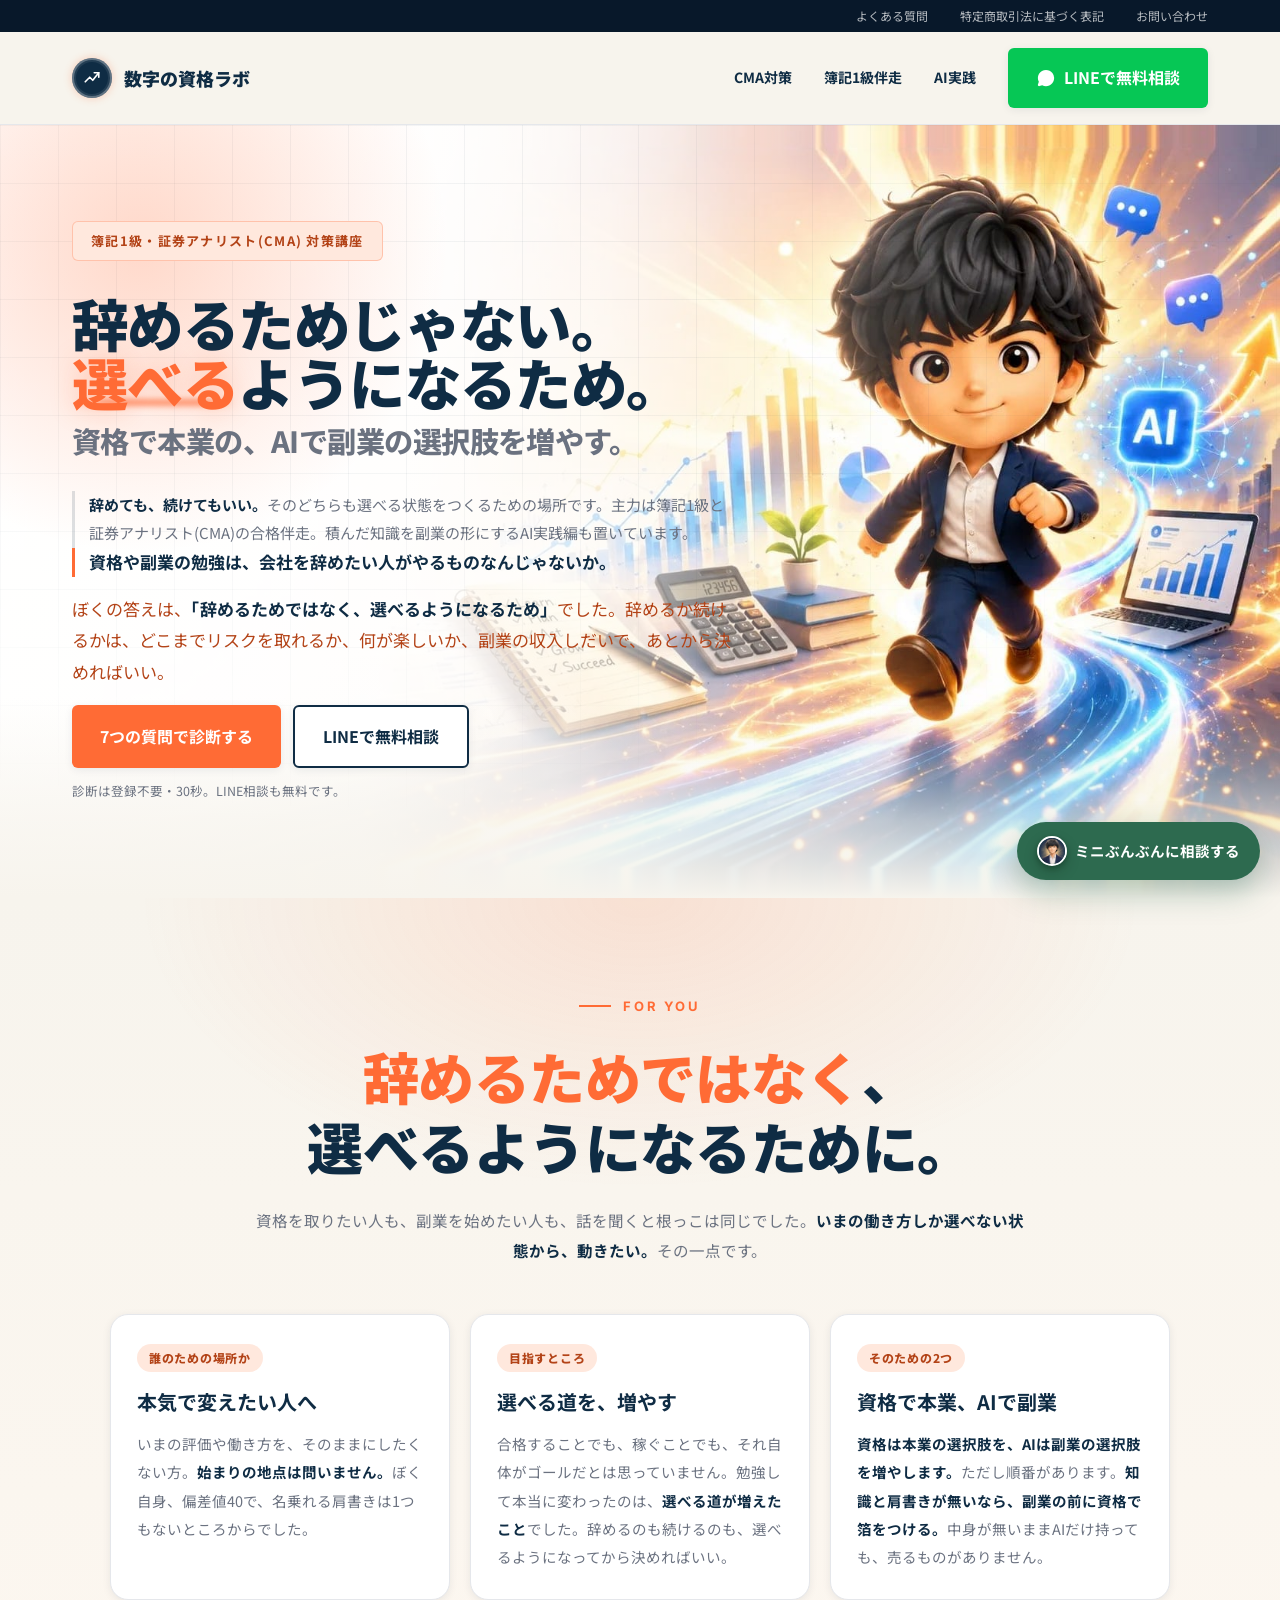
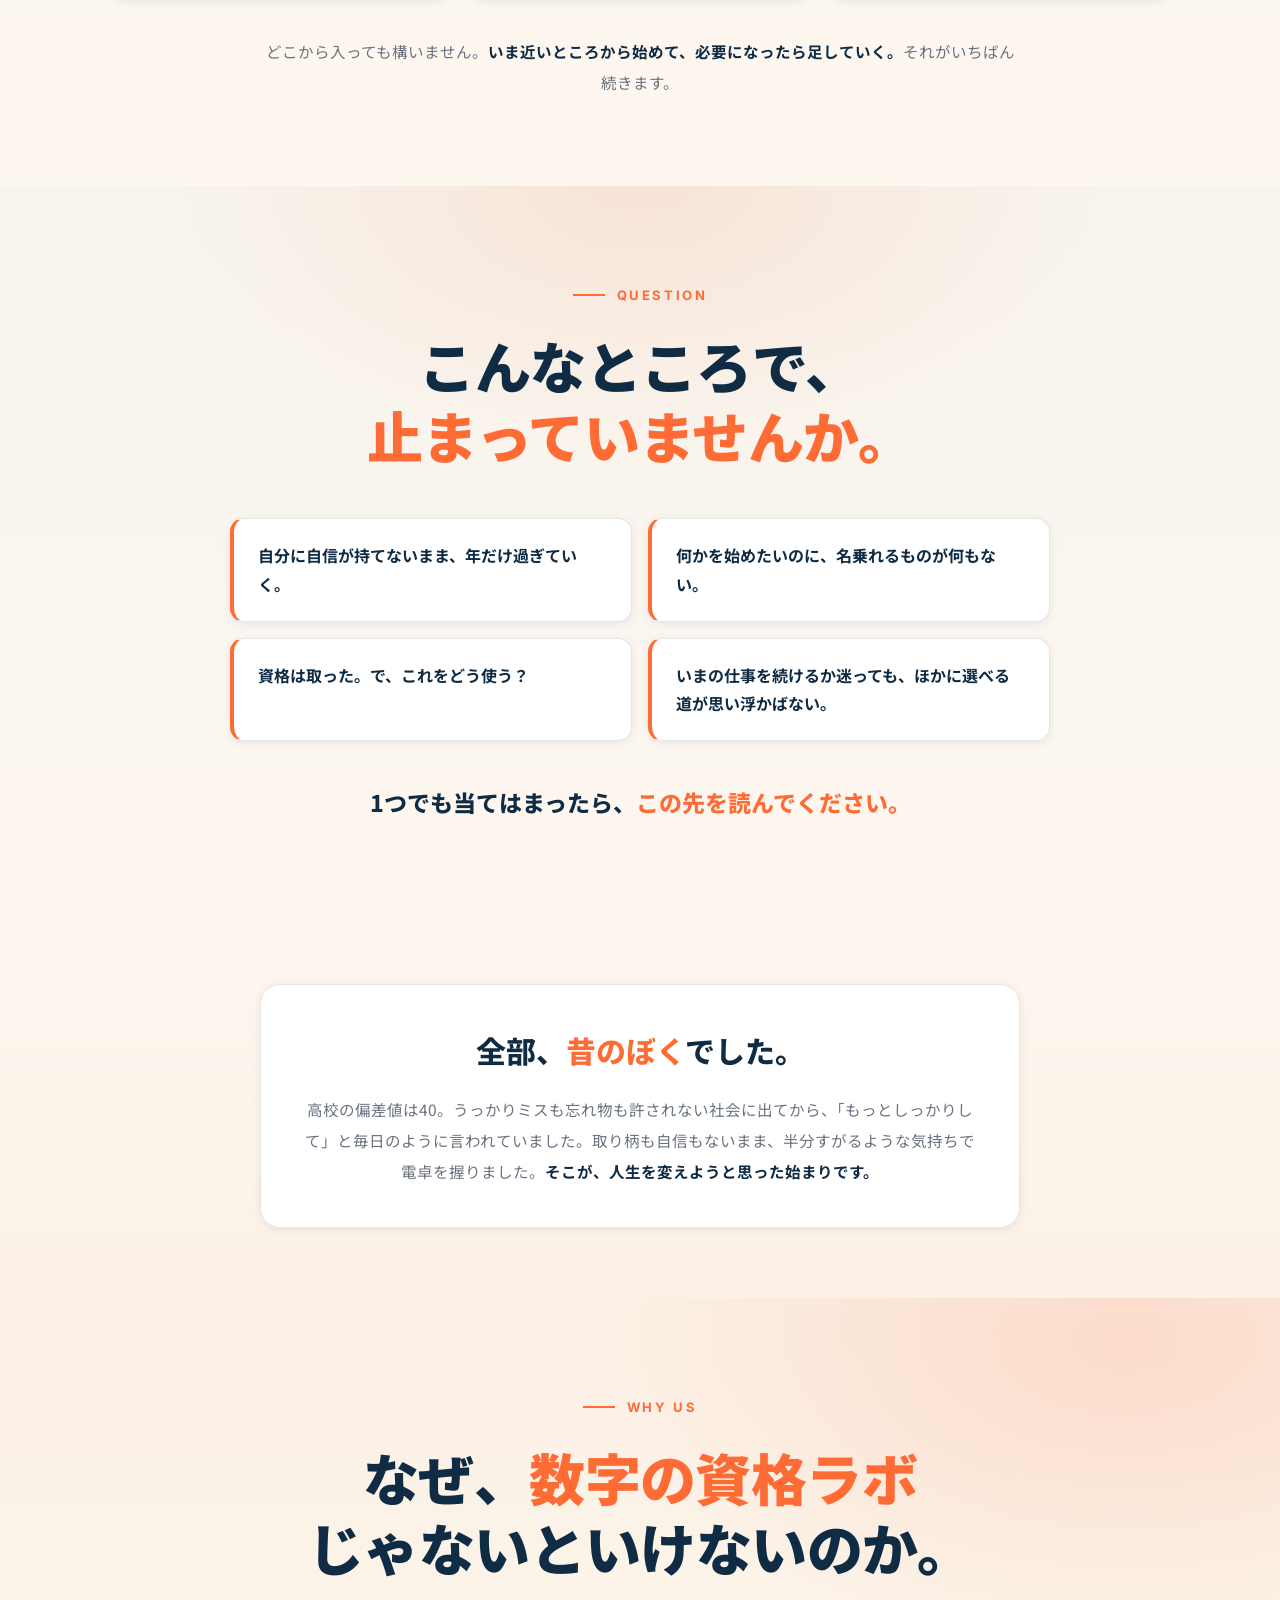
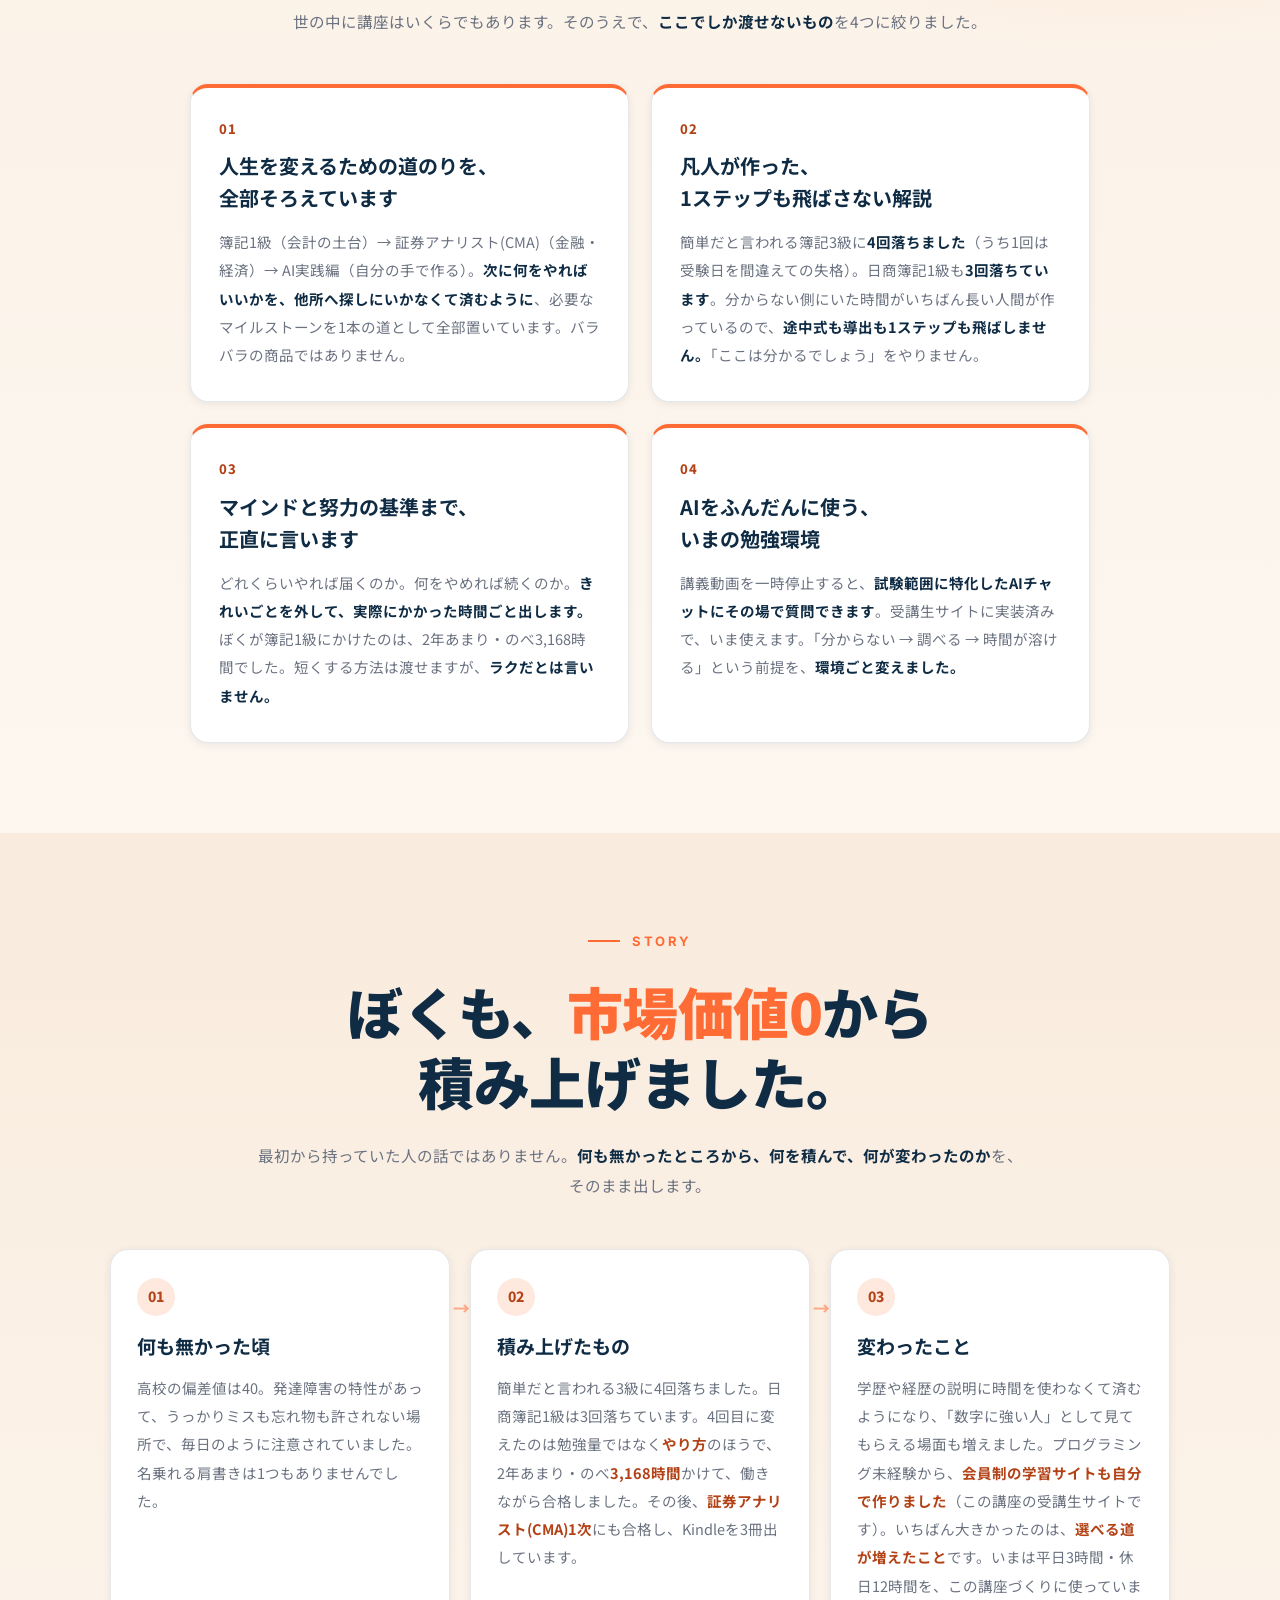
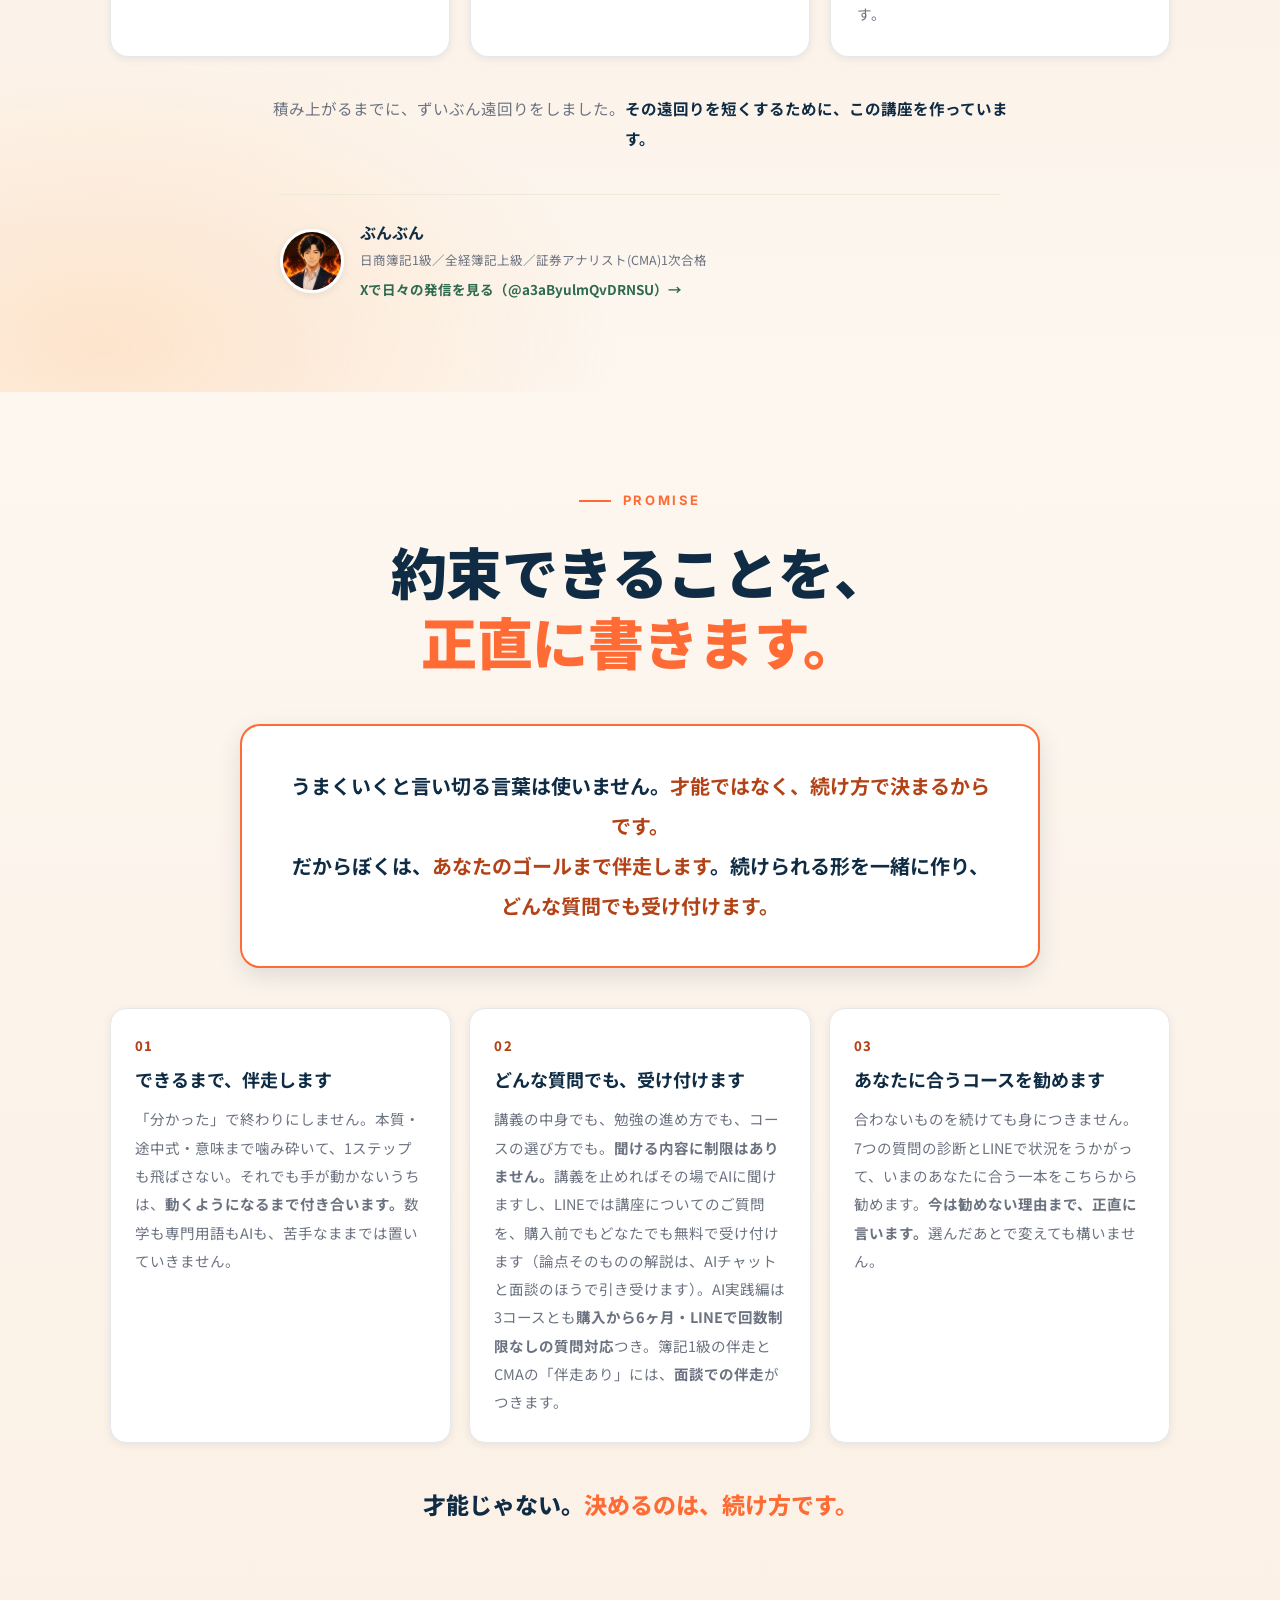
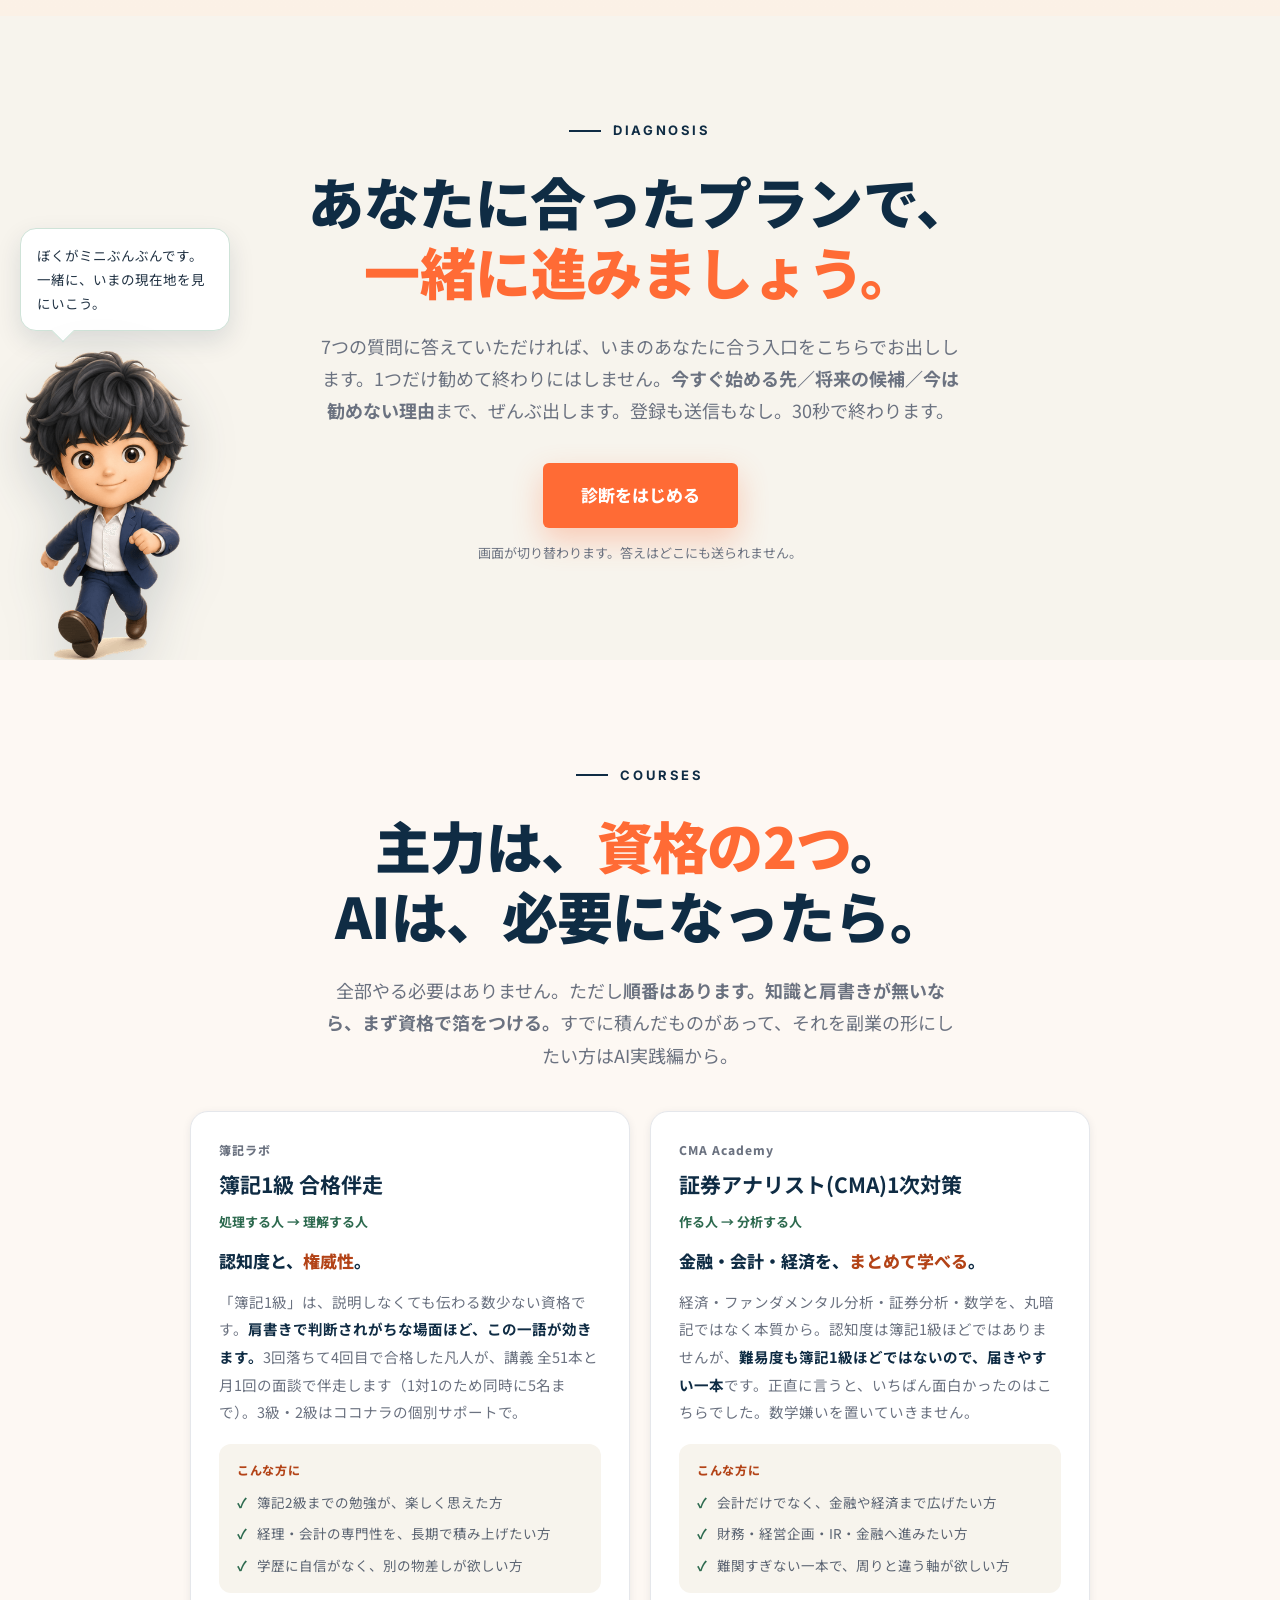
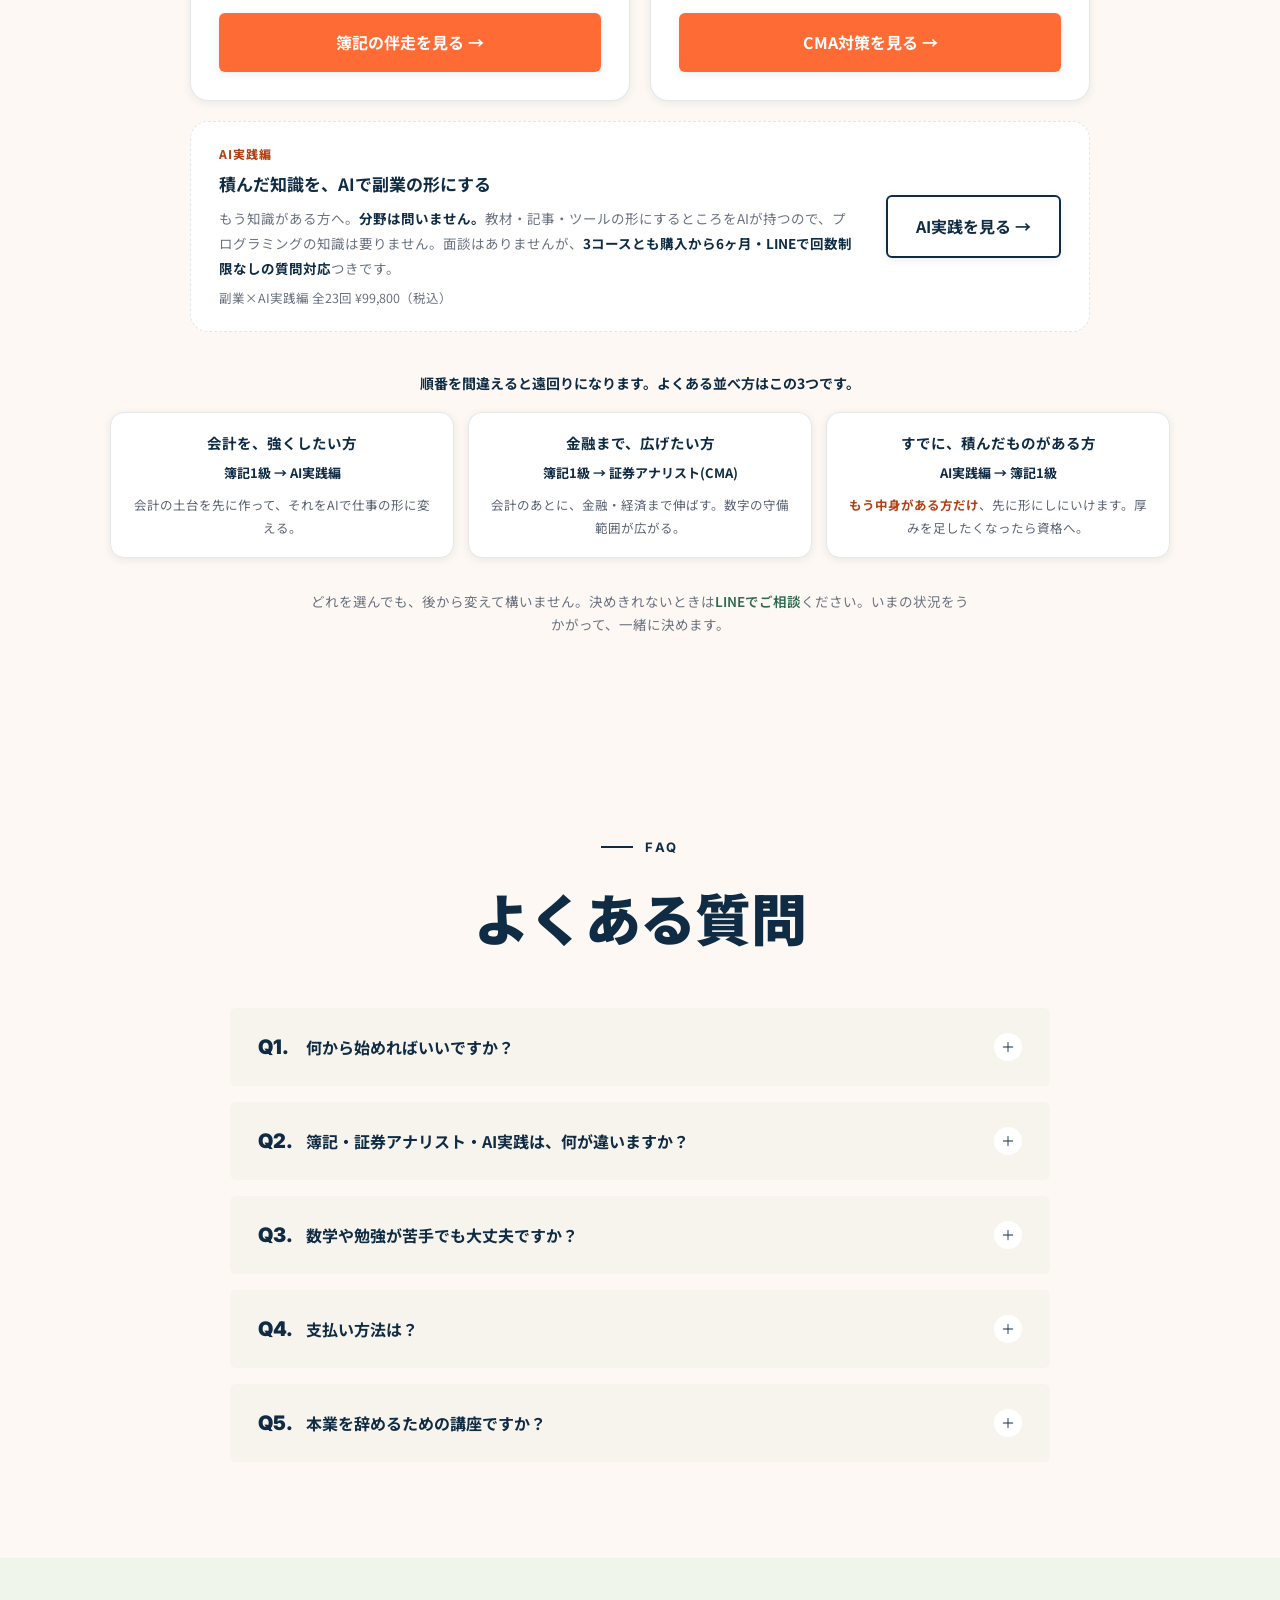
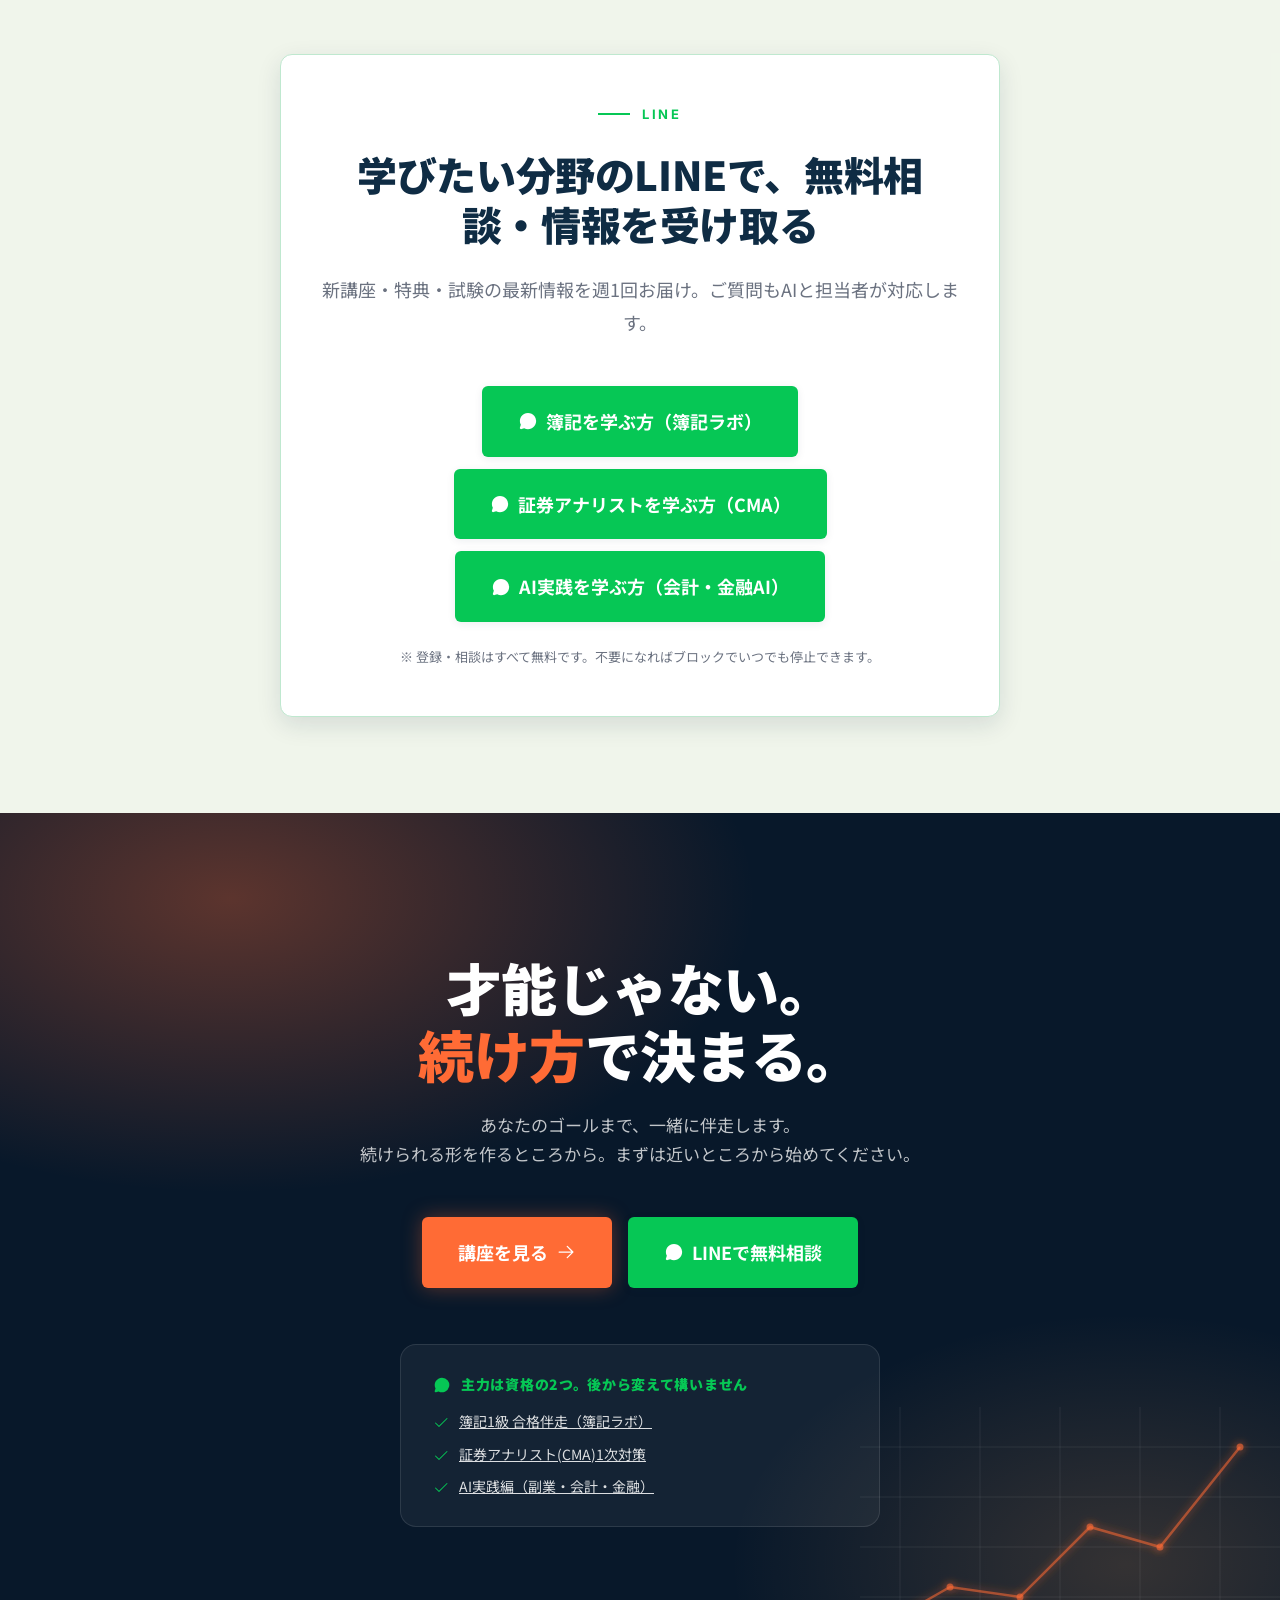
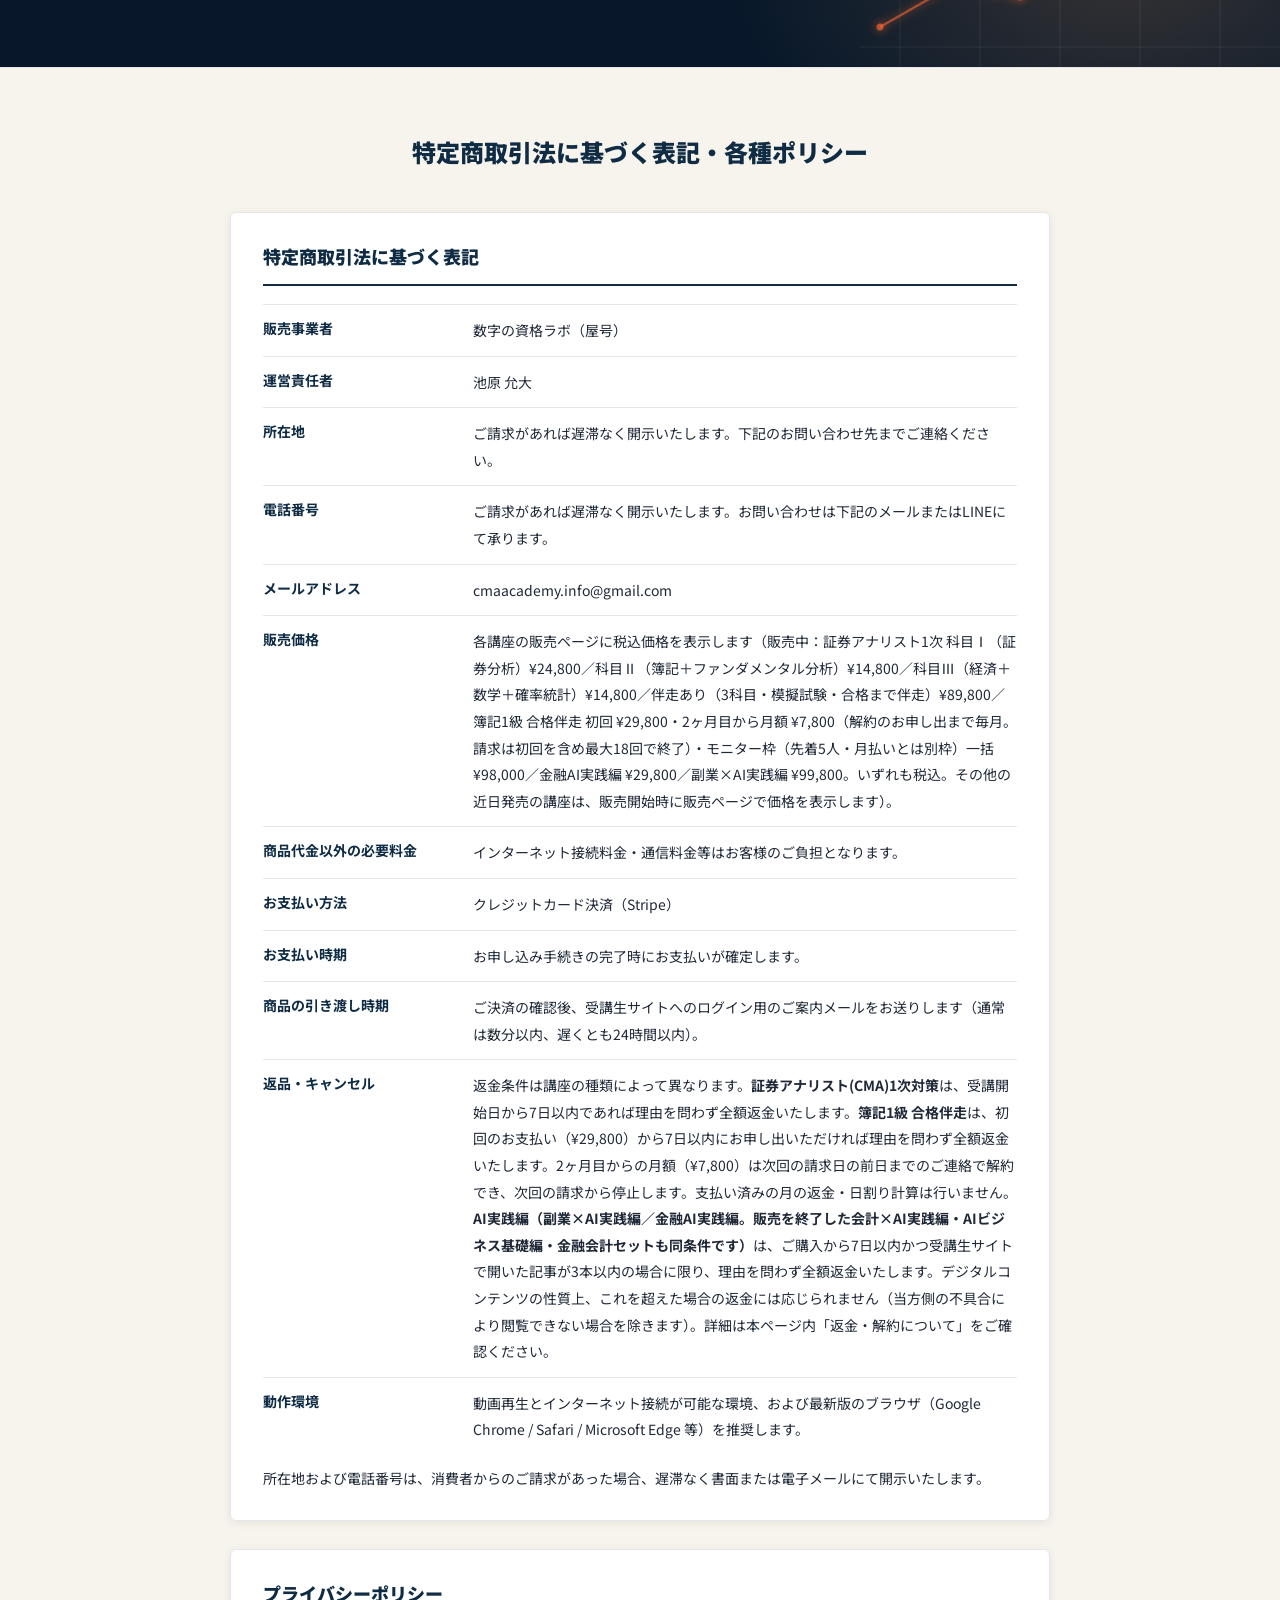
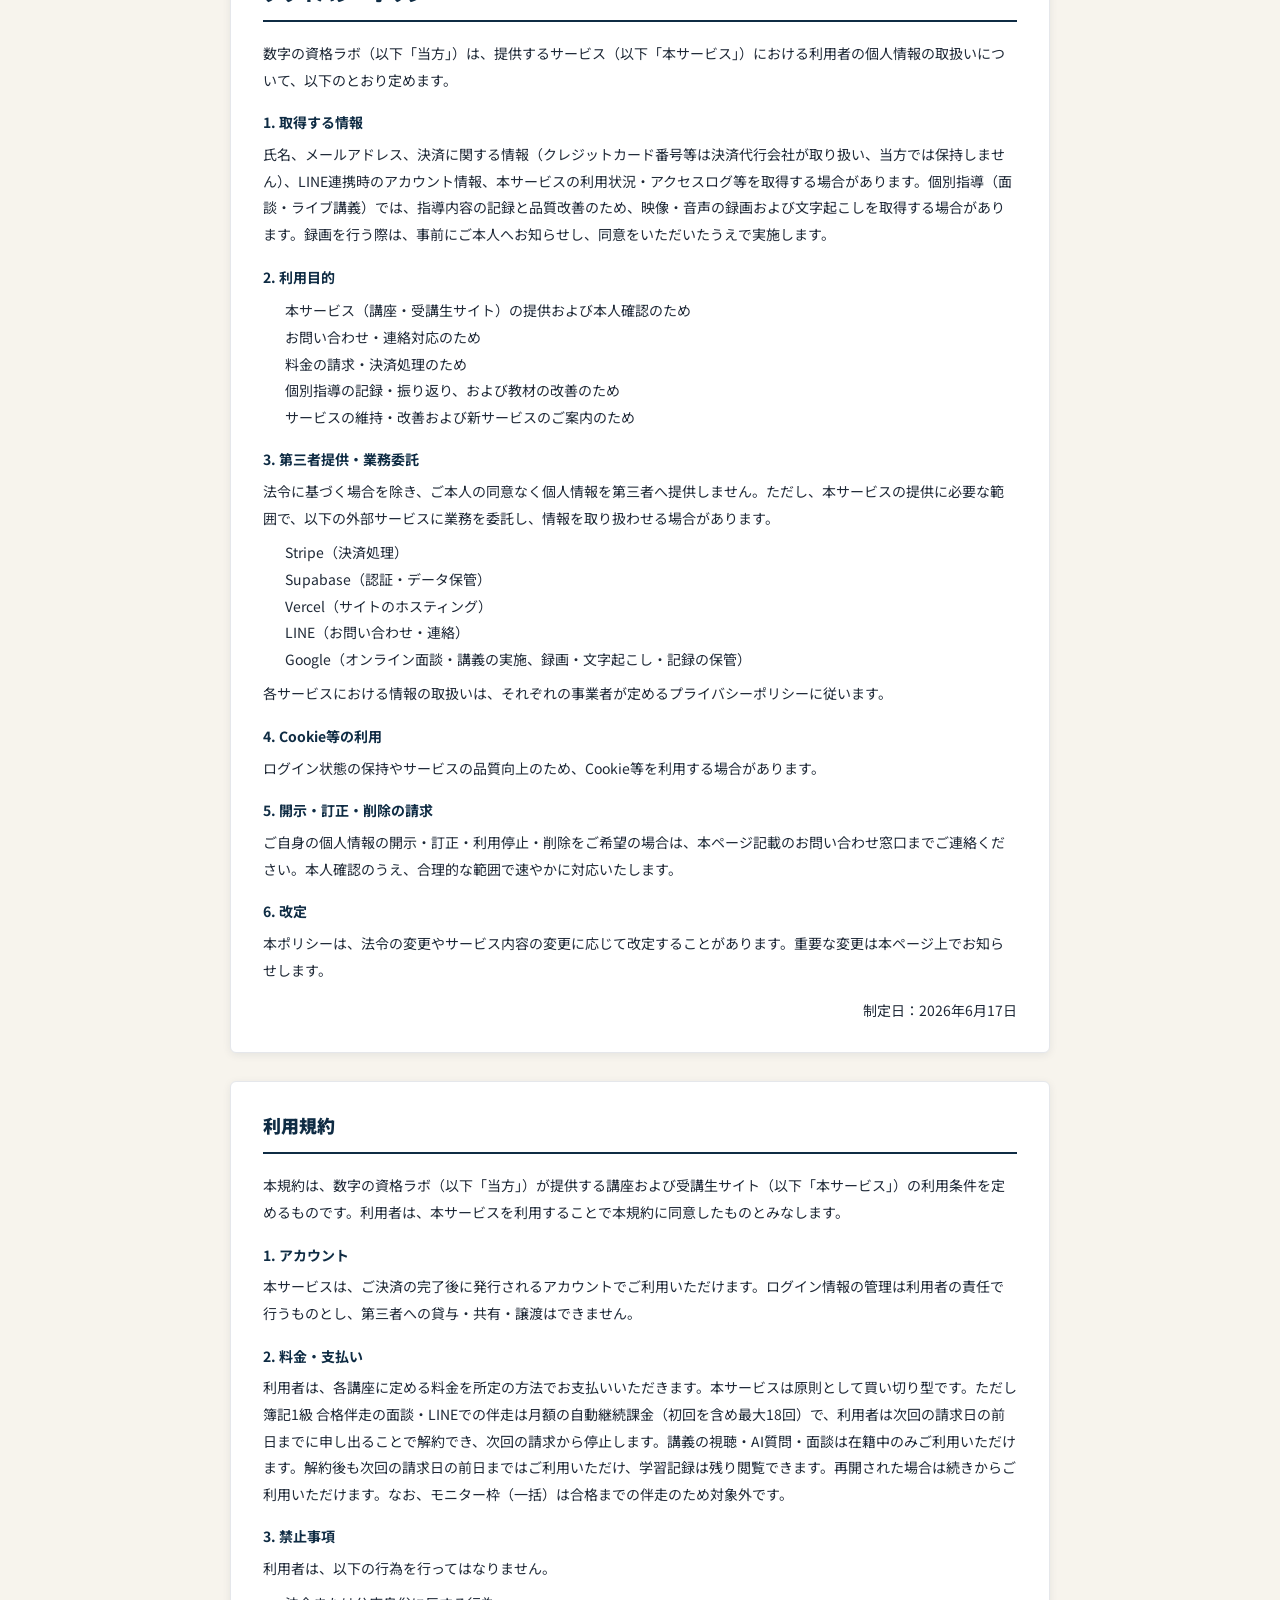
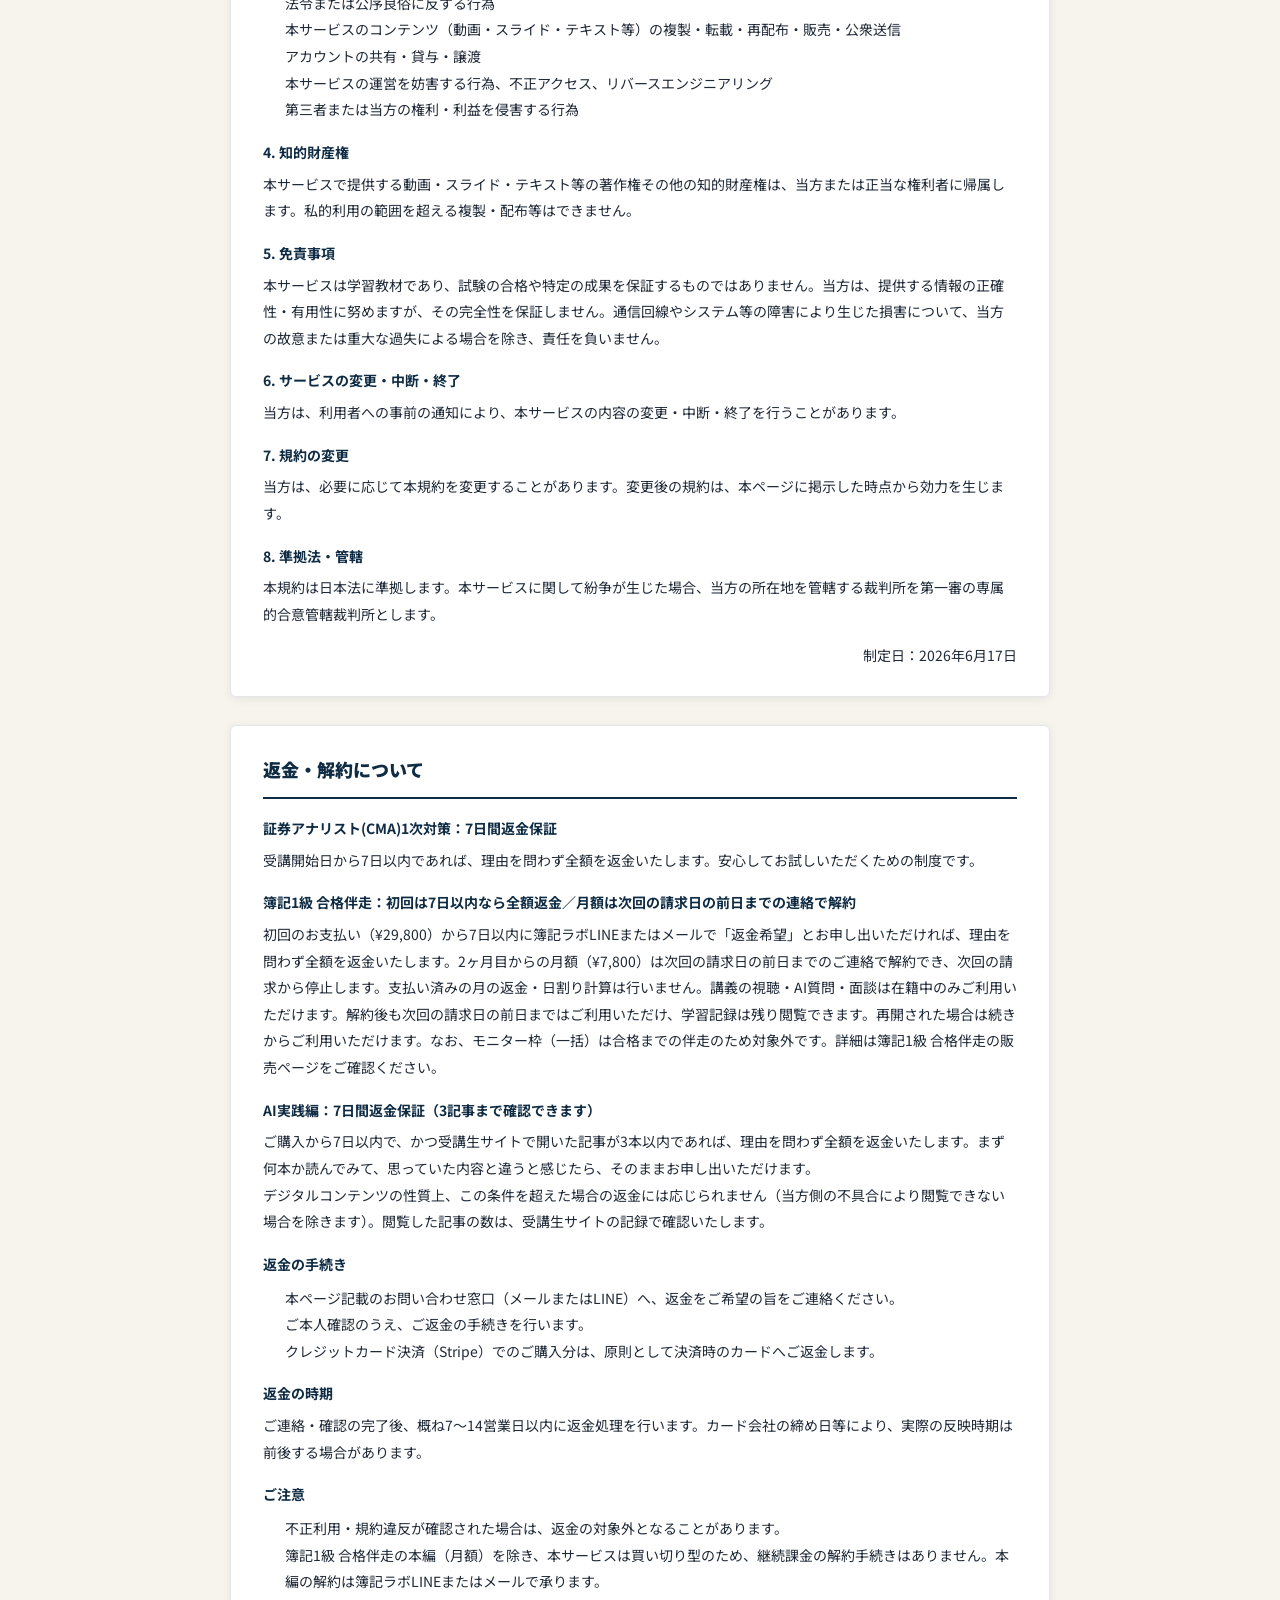
==== index.html @ 0aae83b2 "lp(cma): sell CMA level 1 per exam subject plus coaching (2026-10-18 pricing) - pricing: 科目I ¥24,800" ====
<!DOCTYPE html>
<html lang="ja">
<head>
  <!-- Google tag (gtag.js) -->
  <script async src="https://www.googletagmanager.com/gtag/js?id=G-1YC8Z04C44"></script>
  <script>
    window.dataLayer = window.dataLayer || [];
    function gtag(){dataLayer.push(arguments);}
    gtag('js', new Date());
    gtag('config', 'G-1YC8Z04C44');
  </script>
  <meta charset="UTF-8">
  <meta name="viewport" content="width=device-width, initial-scale=1.0">
  <title>選べるようになるための、資格とAI｜簿記1級・証券アナリスト対策</title>
  <meta name="description" content="辞めても、続けてもいい。選べるようになるための場所です。資格で本業の選択肢を、AIで副業の選択肢を増やす。講義を止めてその場でAIに質問できる簿記1級・証券アナリスト(CMA)対策と、積んだ知識を副業の形にするAI実践編。偏差値40から積み上げた、凡人の正直な学びを。">

  <!-- 検索・SNS最適化 -->
  <link rel="canonical" href="https://sujilab.net/">
  <meta name="robots" content="index, follow">
  <meta property="og:type" content="website">
  <meta property="og:site_name" content="数字の資格ラボ">
  <meta property="og:locale" content="ja_JP">
  <meta property="og:title" content="選べるようになるための、資格とAI｜簿記1級・証券アナリスト対策">
  <meta property="og:description" content="辞めるためじゃない。選べるようになるため。資格で本業の選択肢を、AIで副業の選択肢を増やす。講義を止めてその場でAIに質問できる簿記1級・証券アナリスト(CMA)対策と、積んだ知識を副業の形にするAI実践編。偏差値40から積み上げた、凡人の正直な学びを。">
  <meta property="og:url" content="https://sujilab.net/">
  <meta property="og:image" content="https://sujilab.net/assets/og-image-v4.jpg">
  <meta property="og:image:type" content="image/jpeg">
  <meta property="og:image:width" content="1200">
  <meta property="og:image:height" content="630">
  <meta property="og:image:alt" content="数字の資格ラボ｜簿記1級・証券アナリスト(CMA)・AI実践　資格を、使える武器に">
  <meta name="twitter:card" content="summary_large_image">
  <meta name="twitter:title" content="選べるようになるための、資格とAI｜簿記1級・証券アナリスト対策">
  <meta name="twitter:description" content="辞めるためじゃない。選べるようになるため。資格で本業の選択肢を、AIで副業の選択肢を増やす。講義を止めてその場でAIに質問できる簿記1級・証券アナリスト(CMA)対策と、積んだ知識を副業の形にするAI実践編。偏差値40から積み上げた、凡人の正直な学びを。">
  <meta name="twitter:image" content="https://sujilab.net/assets/og-image-v4.jpg">
  <meta name="twitter:image:alt" content="数字の資格ラボ｜簿記1級・証券アナリスト(CMA)・AI実践　資格を、使える武器に">
  <script type="application/ld+json">
  {
    "@context": "https://schema.org",
    "@graph": [
      {
        "@type": "Organization",
        "name": "数字の資格ラボ",
        "url": "https://sujilab.net/",
        "description": "簿記1級・証券アナリスト(CMA)の理解重視型オンライン講座と、学んだ会計・金融をAIで実務に使うAI実践編。"
      },
      {
        "@type": "Course",
        "name": "証券アナリスト(CMA)1次試験対策講座",
        "description": "経済・ファンダメンタル分析・証券分析・数学の4科目を、丸暗記ではなく本質・途中式・意味まで噛み砕いて学ぶオンライン講座。",
        "inLanguage": "ja",
        "provider": {
          "@type": "Organization",
          "name": "数字の資格ラボ",
          "url": "https://sujilab.net/"
        }
      }
    ]
  }
  </script>

  <link rel="preconnect" href="https://fonts.googleapis.com">
  <link rel="preconnect" href="https://fonts.gstatic.com" crossorigin>
  <!-- 明朝は「開講中の講座」の掲示板だけに使っていたので、掲示板の削除とあわせて Noto Serif JP も外した（2026-08-11） -->
  <link href="https://fonts.googleapis.com/css2?family=Noto+Sans+JP:wght@400;500;700;900&family=Inter:wght@400;700;900&display=swap" rel="stylesheet">
  <style>
    /* ============================================
       数字の資格ラボ LP — Design System
       Theme: ディープネイビー × ウォームオレンジ × クリームベージュ
       ============================================ */

    /* リセット */
    html { scroll-behavior: smooth; }
    *, *::before, *::after { box-sizing: border-box; margin: 0; padding: 0; }
    /* 固定ヘッダー(92px)の下に見出しが潜らないよう、ページ内リンクの飛び先すべてに逃げを入れる */
    #mission, #curriculum, #pricing, #faq,
    #shindan, #tracks,
    #legal-tokuho, #legal-privacy, #legal-terms, #legal-refund, #legal-contact { scroll-margin-top: 100px; }
    img, svg { max-width: 100%; height: auto; display: block; }
    button { font-family: inherit; cursor: pointer; border: none; background: none; }
    a { color: inherit; text-decoration: none; }
    ul, ol { list-style: none; }

    /* CSS 変数 */
    :root {
      --navy: #0F2C44;
      --navy-soft: #1A3F5F;
      --navy-deep: #08182A;
      --orange: #FF6B35;
      --orange-soft: #FFE8DD;
      --green: #06C755;
      --green-dark: #04A547;
      --cream: #F7F4ED;
      --cream-deep: #EFE9DC;
      --white: #FFFFFF;
      --text: #1F2937;
      --text-muted: #6B7280;
      --text-light: #9CA3AF;
      --border: #E5E7EB;
      --border-dark: #2A4866;
      --shadow-sm: 0 2px 8px rgba(15, 44, 68, 0.08);
      --shadow-md: 0 8px 24px rgba(15, 44, 68, 0.12);
      --shadow-lg: 0 20px 50px rgba(15, 44, 68, 0.18);

      /* スペーシング（8px基準） */
      --space-1: 8px;  --space-2: 16px; --space-3: 24px;
      --space-4: 32px; --space-5: 40px; --space-6: 48px;
      --space-7: 64px; --space-8: 80px; --space-9: 96px;

      /* 角丸 */
      --radius-sm: 6px;
      --radius-md: 10px;
      --radius-lg: 12px;

      /* カードpadding */
      --card-pad-compact: 28px 32px;
      --card-pad-roomy: 40px 36px;
      --card-pad-showcase: 48px 40px;

      /* タイポグラフィ */
      --fs-display: clamp(44px, 7vw, 88px);
      --fs-h1: clamp(32px, 5vw, 56px);
      --fs-h2: clamp(20px, 2.4vw, 24px);
      --fs-h3: 16px;

      /* 金融チャート風の背景モチーフ（navy地セクション用） */
      --chart-motif: url("data:image/svg+xml,%3Csvg xmlns='http://www.w3.org/2000/svg' viewBox='0 0 420 260'%3E%3Cdefs%3E%3Cfilter id='g' x='-60%25' y='-60%25' width='220%25' height='220%25'%3E%3CfeGaussianBlur stdDeviation='4' result='b'/%3E%3CfeMerge%3E%3CfeMergeNode in='b'/%3E%3CfeMergeNode in='SourceGraphic'/%3E%3C/feMerge%3E%3C/filter%3E%3C/defs%3E%3Cg stroke='%23ffffff' stroke-opacity='0.07'%3E%3Cline x1='0' y1='40' x2='420' y2='40'/%3E%3Cline x1='0' y1='90' x2='420' y2='90'/%3E%3Cline x1='0' y1='140' x2='420' y2='140'/%3E%3Cline x1='0' y1='190' x2='420' y2='190'/%3E%3Cline x1='0' y1='240' x2='420' y2='240'/%3E%3Cline x1='40' y1='0' x2='40' y2='260'/%3E%3Cline x1='120' y1='0' x2='120' y2='260'/%3E%3Cline x1='200' y1='0' x2='200' y2='260'/%3E%3Cline x1='280' y1='0' x2='280' y2='260'/%3E%3Cline x1='360' y1='0' x2='360' y2='260'/%3E%3C/g%3E%3Cpolyline points='20,220 90,180 160,190 230,120 300,140 380,40' fill='none' stroke='%23FF6B35' stroke-opacity='0.55' stroke-width='2.5' filter='url(%23g)'/%3E%3Cg fill='%23FF6B35' fill-opacity='0.6' filter='url(%23g)'%3E%3Ccircle cx='20' cy='220' r='3.5'/%3E%3Ccircle cx='90' cy='180' r='3.5'/%3E%3Ccircle cx='160' cy='190' r='3.5'/%3E%3Ccircle cx='230' cy='120' r='3.5'/%3E%3Ccircle cx='300' cy='140' r='3.5'/%3E%3Ccircle cx='380' cy='40' r='3.5'/%3E%3C/g%3E%3C/svg%3E");
    }

    /* ベース */
    body {
      font-family: 'Noto Sans JP', sans-serif;
      font-weight: 400;
      color: var(--text);
      background: var(--white);
      line-height: 1.7;
      -webkit-font-smoothing: antialiased;
      overflow-x: hidden;
    }

    /* タイポグラフィ */
    .num {
      font-family: 'Inter', sans-serif;
      font-weight: 900;
      letter-spacing: -0.01em;
    }
    .eyebrow {
      display: inline-flex;
      align-items: center;
      gap: 12px;
      font-family: 'Inter', sans-serif;
      font-size: 13px;
      font-weight: 700;
      letter-spacing: 0.2em;
      color: var(--navy);
      text-transform: uppercase;
      margin-bottom: 24px;
    }
    .eyebrow::before {
      content: '';
      width: 32px;
      height: 2px;
      background: var(--navy);
    }
    .section-title {
      font-size: var(--fs-h1);
      font-weight: 900;
      line-height: 1.25;
      letter-spacing: -0.01em;
      margin-bottom: 24px;
      color: var(--navy);
    }
    .section-subtitle {
      font-size: clamp(16px, 1.5vw, 18px);
      color: var(--text-muted);
      max-width: 640px;
      line-height: 1.8;
    }
    .underline-mark {
      background: linear-gradient(transparent 60%, var(--orange-soft) 60%);
      padding: 0 4px;
      color: var(--orange);
    }

    /* コンテナ */
    .container {
      max-width: 1200px;
      margin: 0 auto;
      padding: 0 32px;
    }
    section {
      padding: clamp(64px, 8vw, 96px) 0;
      position: relative;
    }

    /* ボタン */
    .btn {
      display: inline-flex;
      align-items: center;
      justify-content: center;
      gap: 8px;
      padding: 16px 28px;
      border-radius: var(--radius-sm);
      font-weight: 700;
      font-size: 16px;
      transition: transform 0.15s ease, box-shadow 0.15s ease, background 0.15s ease;
      white-space: nowrap;
      min-height: 56px;
      box-shadow: var(--shadow-sm);
    }
    .btn svg { width: 20px; height: 20px; }
    .btn:hover { transform: translateY(-2px); box-shadow: var(--shadow-md); }
    .btn-line {
      background: var(--green);
      color: var(--white);
    }
    .btn-line:hover { background: var(--green-dark); }
    .btn-outline {
      background: var(--white);
      color: var(--navy);
      border: 2px solid var(--navy);
    }
    .btn-outline:hover { background: var(--navy); color: var(--white); }
    .btn-orange {
      background: var(--orange);
      color: var(--white);
    }
    .btn-orange:hover { background: #E55A2B; }
    .btn-large {
      padding: 20px 36px;
      font-size: 18px;
      min-height: 64px;
    }

    /* ============================================
       ユーティリティバー
       ============================================ */
    .utility-bar {
      background: var(--navy-deep);
      padding: 6px 0;
    }
    .utility-bar .container {
      display: flex;
      justify-content: flex-end;
      gap: var(--space-4);
    }
    .utility-bar a {
      font-size: 12px;
      color: rgba(255,255,255,0.7);
      white-space: nowrap;
    }
    .utility-bar a:hover {
      color: var(--white);
      text-decoration: underline;
    }

    /* ============================================
       ヘッダー
       ============================================ */
    .site-header {
      position: sticky;
      top: 0;
      left: 0;
      width: 100%;
      padding: 16px 0;
      z-index: 10;
      background: var(--cream);
      border-bottom: 1px solid var(--border);
    }
    .site-header .container {
      display: flex;
      align-items: center;
      justify-content: space-between;
    }
    .header-right {
      display: flex;
      align-items: center;
      gap: var(--space-4);
    }
    .site-nav {
      display: flex;
      gap: var(--space-4);
    }
    .site-nav a {
      font-size: 14px;
      font-weight: 700;
      color: var(--navy);
      white-space: nowrap;
    }
    .site-nav a:hover {
      color: var(--navy-soft);
      text-decoration: underline;
    }
    .logo {
      display: flex;
      align-items: center;
      gap: 12px;
      font-weight: 900;
      font-size: 18px;
      color: var(--navy);
    }
    .logo-mark {
      width: 40px;
      height: 40px;
      border-radius: 50%;
      background: var(--navy);
      color: var(--white);
      display: flex;
      align-items: center;
      justify-content: center;
      box-shadow: inset 0 0 0 2px rgba(255,255,255,0.28), inset 0 0 0 4px rgba(255,255,255,0.08), 0 0 8px rgba(255,107,53,0.3);
      flex-shrink: 0;
    }
    .logo-mark svg { width: 18px; height: 18px; }
    .header-cta {
      display: flex;
      gap: 12px;
    }

    /* ============================================
       Section 1: HERO
       ============================================ */
    .hero {
      padding: clamp(48px, 6vw, 80px) 0;
      background: var(--white);
      position: relative;
      overflow: hidden;
      min-height: 100vh;
      display: flex;
      align-items: center;
    }
    .hero .container {
      position: relative;
      z-index: 2;
    }
    .hero-grid {
      display: grid;
      grid-template-columns: 1.2fr 1fr;
      gap: 60px;
      align-items: center;
    }
    .hero-eyebrow {
      display: inline-block;
      padding: 8px 18px;
      background: var(--cream-deep);
      color: var(--navy);
      font-weight: 700;
      font-size: 13px;
      letter-spacing: 0.1em;
      border-radius: var(--radius-sm);
      margin-bottom: 32px;
      animation: hero-fade 0.8s ease-out both;
    }
    .hero-title {
      font-size: var(--fs-display);
      font-weight: 900;
      line-height: 1.05;
      letter-spacing: -0.01em;
      color: var(--navy);
      margin-bottom: 32px;
      animation: hero-fade 0.8s ease-out 0.1s both;
    }
    .hero-title .em {
      position: relative;
      display: inline-block;
      color: var(--orange);
    }
    .hero-title .em::after {
      content: '';
      position: absolute;
      left: 0;
      bottom: 8px;
      width: 100%;
      height: 14px;
      background: var(--orange-soft);
      z-index: -1;
    }
    .hero-sub {
      font-size: clamp(16px, 1.5vw, 19px);
      color: var(--text-muted);
      line-height: 1.8;
      margin-bottom: 48px;
      max-width: 520px;
      animation: hero-fade 0.8s ease-out 0.2s both;
    }
    .hero-ctas {
      display: flex;
      flex-wrap: wrap;
      gap: 12px;
      animation: hero-fade 0.8s ease-out 0.4s both;
    }
    .hero-visual {
      position: relative;
      animation: hero-fade 1s ease-out 0.3s both;
    }
    .hero-image-wrap {
      position: relative;
      border-radius: var(--radius-lg);
      overflow: hidden;
      box-shadow: var(--shadow-lg);
      aspect-ratio: 4 / 5;
      background: var(--navy);
    }
    .hero-image-wrap::after {
      content: '';
      position: absolute;
      inset: 0;
      background: linear-gradient(180deg, rgba(15,44,68,0) 55%, rgba(15,44,68,0.55) 100%);
      pointer-events: none;
    }
    .hero-image-wrap img {
      width: 100%;
      height: 100%;
      display: block;
      object-fit: cover;
      object-position: 38% 42%;
    }
    .hero-image-wrap svg {
      width: 100%;
      height: 100%;
      display: block;
    }
    .hero-badge {
      position: absolute;
      top: -20px;
      right: -20px;
      max-width: 200px;
      padding: 14px 18px;
      background: var(--white);
      color: var(--navy);
      border: 2px solid var(--navy);
      border-radius: var(--radius-md);
      display: flex;
      align-items: center;
      gap: 12px;
      font-weight: 900;
      font-size: 14px;
      text-align: left;
      box-shadow: var(--shadow-md);
      transform: rotate(-4deg);
      z-index: 3;
      line-height: 1.3;
    }
    .hero-badge-icon {
      width: 38px;
      height: 38px;
      border-radius: 50%;
      background: rgba(15,44,68,0.08);
      color: var(--navy);
      display: flex;
      align-items: center;
      justify-content: center;
      flex-shrink: 0;
    }
    .hero-badge-icon svg { width: 20px; height: 20px; }
    .hero-badge-text {
      display: flex;
      flex-direction: column;
    }
    .hero-badge-small {
      font-size: 11px;
      font-weight: 500;
      letter-spacing: 0.1em;
    }
    .hero-badge-em {
      font-size: 17px;
      color: var(--navy);
    }
    .hero-floating-card {
      position: absolute;
      bottom: -30px;
      left: -30px;
      background: var(--white);
      padding: 20px 24px;
      border-radius: var(--radius-md);
      box-shadow: var(--shadow-md);
      display: flex;
      align-items: center;
      gap: 14px;
      z-index: 3;
      max-width: 280px;
    }
    .hero-floating-card-icon {
      width: 44px;
      height: 44px;
      border-radius: 50%;
      background: rgba(15,44,68,0.08);
      color: var(--navy);
      display: flex;
      align-items: center;
      justify-content: center;
      flex-shrink: 0;
    }
    .hero-floating-card-icon svg { width: 22px; height: 22px; }
    .hero-floating-card-text {
      font-size: 13px;
      line-height: 1.4;
      color: var(--text);
    }
    .hero-floating-card-text strong {
      display: block;
      font-weight: 900;
      color: var(--navy);
      margin-bottom: 2px;
    }

    @keyframes hero-fade {
      from { opacity: 0; transform: translateY(20px); }
      to { opacity: 1; transform: translateY(0); }
    }

    /* ============================================
       Section 2: PROBLEM
       ============================================ */
    .problem {
      background: var(--cream);
      position: relative;
    }
    .problem::before {
      content: '?';
      position: absolute;
      top: 40px;
      right: 5%;
      font-family: 'Inter', sans-serif;
      font-size: clamp(160px, 20vw, 320px);
      font-weight: 900;
      color: var(--cream-deep);
      line-height: 1;
      pointer-events: none;
      user-select: none;
    }
    .problem .container { position: relative; z-index: 2; }
    .problem-header {
      text-align: center;
      margin-bottom: 60px;
    }
    .problem-header .eyebrow { justify-content: center; }
    .problem-list {
      max-width: 800px;
      margin: 0 auto 48px;
      background: var(--white);
      border: 1px solid var(--border);
      border-radius: var(--radius-md);
      overflow: hidden;
    }
    .problem-card {
      padding: var(--card-pad-compact);
      display: flex;
      align-items: flex-start;
      gap: 18px;
      border-bottom: 1px solid var(--border);
      transition: background 0.2s ease;
      border-left: 4px solid var(--navy);
    }
    .problem-card:last-child { border-bottom: none; }
    .problem-card:hover {
      background: var(--cream);
    }
    .problem-icon {
      width: 36px;
      height: 36px;
      border-radius: 50%;
      background: rgba(15,44,68,0.08);
      color: var(--navy);
      display: flex;
      align-items: center;
      justify-content: center;
      flex-shrink: 0;
    }
    .problem-icon svg { width: 18px; height: 18px; }
    .problem-text {
      font-size: 16px;
      font-weight: 500;
      color: var(--text);
      line-height: 1.6;
    }
    .problem-bridge {
      text-align: center;
      max-width: 720px;
      margin: 0 auto;
      padding: 32px;
      background: var(--white);
      border-radius: var(--radius-md);
      border: 2px dashed var(--navy);
      font-size: clamp(18px, 2vw, 22px);
      font-weight: 700;
      color: var(--navy);
      line-height: 1.6;
    }
    .problem-bridge .em {
      color: var(--orange);
    }

    /* ============================================
       Section 3: MISSION
       ============================================ */
    .mission {
      background: var(--white);
      text-align: center;
    }
    .mission-title {
      font-size: var(--fs-h1);
      font-weight: 900;
      line-height: 1.25;
      letter-spacing: -0.01em;
      color: var(--navy);
      margin-bottom: 32px;
      max-width: 920px;
      margin-left: auto;
      margin-right: auto;
    }
    .mission-title .em {
      color: var(--orange);
      position: relative;
    }
    .mission-lead {
      font-size: 18px;
      color: var(--text-muted);
      margin-bottom: 80px;
      max-width: 640px;
      margin-left: auto;
      margin-right: auto;
    }
    .mission-steps {
      max-width: 820px;
      margin: 0 auto;
      text-align: left;
      background: var(--white);
      border: 1px solid var(--border);
      border-radius: var(--radius-md);
      overflow: hidden;
    }
    .mission-step {
      display: grid;
      grid-template-columns: auto 1fr;
      align-items: start;
      gap: 24px;
      padding: 28px 32px;
      border-bottom: 1px solid var(--border);
      transition: background 0.2s ease;
    }
    .mission-step:last-child { border-bottom: none; }
    .mission-step:hover { background: var(--cream); }
    .mission-step-num {
      width: 44px;
      height: 44px;
      border-radius: 50%;
      background: var(--navy);
      color: var(--white);
      display: flex;
      align-items: center;
      justify-content: center;
      font-family: 'Inter', sans-serif;
      font-weight: 900;
      font-size: 18px;
      flex-shrink: 0;
    }
    .mission-step-label {
      display: block;
      font-family: 'Inter', sans-serif;
      font-size: 12px;
      font-weight: 700;
      letter-spacing: 0.2em;
      color: var(--navy);
      margin-bottom: 8px;
    }
    .mission-step-title {
      font-size: var(--fs-h2);
      font-weight: 900;
      color: var(--navy);
      margin-bottom: 8px;
      line-height: 1.4;
    }
    .mission-step-text {
      font-size: 14px;
      color: var(--text-muted);
      line-height: 1.7;
    }

    /* ============================================
       Section 4: METHOD (navy dark)
       ============================================ */
    .method {
      background: var(--navy);
      color: var(--white);
      position: relative;
      overflow: hidden;
    }
    .method::before {
      content: '';
      position: absolute;
      bottom: 0;
      right: 0;
      width: 420px;
      height: 260px;
      background-image: var(--chart-motif);
      background-repeat: no-repeat;
      background-position: bottom right;
      pointer-events: none;
    }
    .method .container { position: relative; z-index: 2; }
    .method-header {
      text-align: center;
      margin-bottom: 64px;
    }
    .method-header .eyebrow {
      justify-content: center;
      color: rgba(255,255,255,0.85);
    }
    .method-header .eyebrow::before { background: rgba(255,255,255,0.85); }
    .method-title {
      font-size: var(--fs-h1);
      font-weight: 900;
      line-height: 1.25;
      color: var(--white);
      letter-spacing: -0.01em;
    }
    .method-title .em { color: var(--orange); }
    .method-grid {
      display: grid;
      grid-template-columns: repeat(2, 1fr);
      gap: 24px;
      max-width: 1100px;
      margin: 0 auto;
    }
    .method-card {
      background: var(--navy-soft);
      border: 1px solid var(--border-dark);
      padding: var(--card-pad-roomy);
      border-radius: var(--radius-md);
      position: relative;
      transition: transform 0.2s ease, border-color 0.2s ease;
    }
    .method-card:hover {
      transform: translateY(-4px);
      border-color: rgba(255,255,255,0.3);
    }
    .method-num-badge {
      position: absolute;
      top: 24px;
      right: 28px;
      font-family: 'Inter', sans-serif;
      font-size: 40px;
      font-weight: 900;
      color: var(--white);
      opacity: 0.08;
      line-height: 1;
    }
    .method-icon {
      width: 56px;
      height: 56px;
      border-radius: var(--radius-sm);
      background: rgba(255, 255, 255, 0.12);
      color: var(--white);
      display: flex;
      align-items: center;
      justify-content: center;
      margin-bottom: 20px;
    }
    .method-icon svg { width: 28px; height: 28px; }
    .method-card-title {
      font-size: var(--fs-h2);
      font-weight: 900;
      color: var(--white);
      margin-bottom: 12px;
      line-height: 1.4;
    }
    .method-card-text {
      font-size: 15px;
      color: rgba(255, 255, 255, 0.75);
      line-height: 1.8;
    }

    /* ============================================
       Section 5: HOW TO USE (5-step cycle)
       ============================================ */
    .how-to {
      background: var(--white);
      position: relative;
    }
    .how-to-header {
      text-align: center;
      margin-bottom: 64px;
    }
    .how-to-header .eyebrow { justify-content: center; }
    .how-to-flow {
      display: grid;
      grid-template-columns: repeat(5, 1fr);
      gap: 16px;
      max-width: 1200px;
      margin: 0 auto 48px;
      position: relative;
    }
    .how-to-step {
      background: var(--cream);
      padding: 32px 20px;
      border-radius: var(--radius-md);
      text-align: center;
      position: relative;
      border: 1px solid var(--border);
      transition: transform 0.2s ease, background 0.2s ease, border-color 0.2s ease;
    }
    .how-to-step:hover {
      transform: translateY(-4px);
      background: var(--cream-deep);
      border-color: var(--navy);
    }
    .how-to-step-num {
      width: 48px;
      height: 48px;
      border-radius: 50%;
      background: var(--navy);
      color: var(--white);
      display: flex;
      align-items: center;
      justify-content: center;
      font-family: 'Inter', sans-serif;
      font-weight: 900;
      font-size: 20px;
      margin: 0 auto 18px;
    }
    .how-to-step:nth-child(odd) .how-to-step-num { background: var(--navy); }
    .how-to-step-title {
      font-size: var(--fs-h3);
      font-weight: 900;
      color: var(--navy);
      margin-bottom: 8px;
      line-height: 1.4;
    }
    .how-to-step-text {
      font-size: 13px;
      color: var(--text-muted);
      line-height: 1.6;
    }
    .how-to-arrow {
      display: none;
    }
    .how-to-note {
      max-width: 720px;
      margin: 0 auto;
      padding: 28px 36px;
      background: var(--navy);
      color: var(--white);
      border-radius: var(--radius-md);
      text-align: center;
      font-size: 16px;
      line-height: 1.7;
      font-weight: 500;
    }
    .how-to-note .em {
      color: var(--orange);
      font-weight: 900;
    }

    /* ============================================
       Section 6: CONNECTIONS
       ============================================ */
    .connections {
      background: var(--cream);
      position: relative;
      overflow: hidden;
    }
    .connections .container { position: relative; z-index: 2; }
    .connections-header {
      text-align: center;
      margin-bottom: 64px;
    }
    .connections-header .eyebrow { justify-content: center; }
    .connections-list {
      max-width: 920px;
      margin: 0 auto 56px;
      background: var(--white);
      border: 1px solid var(--border);
      border-radius: var(--radius-sm);
      overflow: hidden;
    }
    .connection-row {
      display: grid;
      grid-template-columns: 1fr auto 1.5fr;
      align-items: center;
      gap: 24px;
      padding: 24px 28px;
      border-bottom: 1px solid var(--border);
      transition: background 0.2s ease;
    }
    .connection-row:last-child { border-bottom: none; }
    .connection-row:hover {
      background: var(--cream);
    }
    .connection-math {
      font-family: 'Inter', sans-serif;
      font-size: clamp(18px, 2.2vw, 24px);
      font-weight: 700;
      color: var(--navy);
      letter-spacing: -0.01em;
    }
    .connection-arrow {
      width: 44px;
      height: 44px;
      border-radius: 50%;
      background: rgba(15,44,68,0.08);
      color: var(--navy);
      display: flex;
      align-items: center;
      justify-content: center;
      flex-shrink: 0;
    }
    .connection-arrow svg { width: 20px; height: 20px; }
    .connection-finance {
      font-size: 15px;
      color: var(--text);
      font-weight: 500;
      line-height: 1.5;
    }
    .connections-quote {
      max-width: 720px;
      margin: 0 auto;
      text-align: center;
      font-size: clamp(20px, 2.5vw, 28px);
      font-weight: 700;
      color: var(--navy);
      line-height: 1.6;
      padding: 0 24px;
      position: relative;
    }
    .connections-quote::before,
    .connections-quote::after {
      content: '"';
      font-family: 'Inter', serif;
      font-size: clamp(60px, 8vw, 96px);
      font-weight: 900;
      color: var(--navy);
      opacity: 0.4;
      line-height: 0.6;
      position: absolute;
    }
    .connections-quote::before { left: -20px; top: -10px; }
    .connections-quote::after { right: -20px; bottom: -40px; transform: rotate(180deg); }

    /* ============================================
       Section 8: PRICING
       ============================================ */
    .pricing {
      background: var(--navy);
      color: var(--white);
      position: relative;
      overflow: hidden;
    }
    .pricing::before {
      content: '¥';
      position: absolute;
      top: 40px;
      left: 5%;
      font-family: 'Inter', sans-serif;
      font-size: clamp(180px, 25vw, 360px);
      font-weight: 900;
      color: rgba(255, 255, 255, 0.04);
      line-height: 1;
      pointer-events: none;
      user-select: none;
    }
    .pricing::after {
      content: '';
      position: absolute;
      bottom: 0;
      right: 0;
      width: 420px;
      height: 260px;
      background-image: var(--chart-motif);
      background-repeat: no-repeat;
      background-position: bottom right;
      pointer-events: none;
    }
    .pricing .container { position: relative; z-index: 2; }
    .pricing-header {
      text-align: center;
      margin-bottom: 64px;
    }
    .pricing-header .eyebrow {
      justify-content: center;
      color: rgba(255,255,255,0.85);
    }
    .pricing-header .eyebrow::before { background: rgba(255,255,255,0.85); }
    .pricing-title {
      color: var(--white);
      font-size: var(--fs-h1);
      font-weight: 900;
      line-height: 1.25;
      letter-spacing: -0.01em;
    }
    .pricing-grid {
      display: grid;
      grid-template-columns: repeat(3, 1fr);
      gap: 24px;
      max-width: 1100px;
      margin: 0 auto;
    }
    .pricing-card {
      background: var(--white);
      color: var(--text);
      padding: var(--card-pad-showcase);
      border-radius: var(--radius-lg);
      position: relative;
      border: 1px solid var(--border);
      transition: transform 0.2s ease, border-color 0.2s ease;
    }
    .pricing-card.featured {
      background: var(--navy-soft);
      color: var(--white);
      border: 2px solid var(--navy);
    }
    .pricing-card.featured .pricing-cta {
      box-shadow: 0 0 20px rgba(255,107,53,0.35);
    }
    .pricing-card.featured .pricing-badge { background: var(--orange); }
    .pricing-card:hover { transform: translateY(-4px); }
    .pricing-badge {
      position: absolute;
      top: -16px;
      right: 24px;
      background: var(--navy);
      color: var(--white);
      font-size: 12px;
      font-weight: 900;
      padding: 8px 16px;
      border-radius: var(--radius-sm);
      letter-spacing: 0.1em;
    }
    .pricing-card-label {
      font-family: 'Inter', sans-serif;
      font-size: 13px;
      font-weight: 700;
      letter-spacing: 0.2em;
      color: var(--navy);
      margin-bottom: 12px;
    }
    .pricing-card.featured .pricing-card-label {
      color: rgba(255,255,255,0.85);
    }
    .pricing-card-name {
      font-size: var(--fs-h2);
      font-weight: 900;
      color: var(--navy);
      margin-bottom: 16px;
    }
    .pricing-card.featured .pricing-card-name {
      color: var(--white);
    }
    .pricing-price {
      display: flex;
      align-items: baseline;
      gap: 6px;
      margin-bottom: 4px;
    }
    .pricing-price .num {
      font-size: clamp(40px, 5vw, 56px);
      font-weight: 900;
      letter-spacing: -0.01em;
      line-height: 1;
      color: var(--navy);
    }
    .pricing-card.featured .pricing-price .num { color: var(--white); }
    .pricing-price .yen {
      font-size: 24px;
      font-weight: 900;
      color: var(--navy);
      margin-right: 2px;
    }
    .pricing-card.featured .pricing-price .yen { color: var(--white); }
    .pricing-price .tax {
      font-size: 13px;
      color: var(--text-muted);
      font-weight: 500;
    }
    .pricing-card.featured .pricing-price .tax { color: rgba(255,255,255,0.8); }
    .pricing-original {
      font-size: 13px;
      color: var(--text-light);
      text-decoration: line-through;
      margin-bottom: 28px;
    }
    .pricing-card.featured .pricing-original { color: rgba(255,255,255,0.6); }

    /* 科目別プラン用：科目ごとに価格を等しく並べる */
    .pricing-card-sub {
      font-size: 14px;
      color: var(--text-muted);
      margin: 0 0 16px;
      line-height: 1.5;
    }
    .pricing-card.featured .pricing-card-sub { color: rgba(255,255,255,0.8); }
    .pricing-list {
      list-style: none;
      margin: 0 0 28px;
      padding: 12px 0 0;
      border-top: 1px solid #e5e7eb;
    }
    .pricing-list li {
      display: flex;
      justify-content: space-between;
      align-items: baseline;
      padding: 10px 0;
      border-bottom: 1px solid #e5e7eb;
      font-size: 15px;
    }
    .pricing-list .subject {
      color: var(--navy);
      font-weight: 600;
    }
    .pricing-list .price {
      font-weight: 900;
      font-size: 22px;
      color: var(--navy);
      letter-spacing: -0.01em;
    }
    .pricing-card.featured .pricing-list { border-color: rgba(255,255,255,0.2); }
    .pricing-card.featured .pricing-list li { border-color: rgba(255,255,255,0.2); }
    .pricing-card.featured .pricing-list .subject,
    .pricing-card.featured .pricing-list .price { color: var(--white); }
    /* 階層価格リスト：科目見出し行（パック）と配下の分野行 */
    .pricing-list li.group {
      background: var(--cream);
      margin-top: 14px;
      padding: 10px 12px;
      border-bottom: none;
      border-radius: var(--radius-sm);
    }
    .pricing-list li.group:first-child { margin-top: 0; }
    .pricing-list li.group .subject { font-size: 15px; }
    .pricing-list li.group .price { font-size: 18px; }
    .pricing-list li.sub { padding-left: 16px; }
    .pricing-list li.sub .subject { font-weight: 500; font-size: 14px; }
    .pricing-list li.sub .price { font-size: 17px; }
    .pricing-list li { flex-wrap: wrap; gap: 4px 8px; }
    .pricing-list .price-cell {
      display: flex;
      align-items: center;
      gap: 8px;
      margin-left: auto;
    }
    /* 販売状態バッジ */
    .badge-onsale, .badge-soon {
      display: inline-block;
      font-size: 11px;
      font-weight: 700;
      line-height: 1;
      padding: 4px 8px;
      border-radius: var(--radius-sm);
      white-space: nowrap;
    }
    .badge-onsale { background: var(--green-dark); color: #fff; }
    .badge-soon { background: var(--border); color: var(--text-muted); }
    /* 販売中行の小型購入ボタン */
    .buy-mini {
      display: inline-block;
      font-size: 12px;
      font-weight: 700;
      line-height: 1;
      padding: 7px 12px;
      border-radius: var(--radius-sm);
      background: var(--orange);
      color: #fff;
      text-decoration: none;
      white-space: nowrap;
      transition: opacity .15s;
    }
    .buy-mini:hover { opacity: .85; }
    /* 未発売の価格・科目名はグレー表示 */
    .pricing-list .is-soon .subject,
    .pricing-list .is-soon .price { color: #9aa1ab; }
    .pricing-features {
      margin: 28px 0 36px;
    }
    .pricing-feature {
      display: flex;
      align-items: flex-start;
      gap: 12px;
      padding: 10px 0;
      font-size: 14px;
      line-height: 1.6;
      color: var(--text);
    }
    .pricing-card.featured .pricing-feature { color: var(--white); }
    .pricing-feature svg {
      width: 18px;
      height: 18px;
      color: var(--green);
      flex-shrink: 0;
      margin-top: 4px;
    }
    .pricing-card.featured .pricing-feature svg { color: var(--white); }
    .pricing-cta {
      display: block;
      width: 100%;
      text-align: center;
      padding: 18px;
      background: var(--orange);
      color: var(--white);
      border-radius: var(--radius-sm);
      font-weight: 700;
      font-size: 15px;
      transition: background 0.15s ease, transform 0.15s ease;
    }
    .pricing-cta:hover {
      background: #E55A2B;
      transform: translateY(-2px);
    }
    .pricing-compare-wrap {
      max-width: 1100px;
      margin: var(--space-6) auto 0;
      overflow-x: auto;
      border-radius: var(--radius-md);
      border: 1px solid var(--border);
    }
    .pricing-compare {
      width: 100%;
      min-width: 560px;
      border-collapse: collapse;
      background: var(--white);
      font-size: 14px;
    }
    .pricing-compare th,
    .pricing-compare td {
      padding: 14px 16px;
      text-align: center;
      border-top: 1px solid var(--border);
      border-left: 1px solid var(--border);
    }
    .pricing-compare th:first-child,
    .pricing-compare td:first-child {
      border-left: none;
    }
    .pricing-compare thead th {
      background: var(--navy);
      color: var(--white);
      font-weight: 900;
      border-top: none;
      border-left: 1px solid rgba(255,255,255,0.15);
    }
    .pricing-compare thead th:first-child { border-left: none; }
    .pricing-compare tbody th {
      text-align: left;
      color: var(--navy);
      font-weight: 700;
      white-space: nowrap;
      background: var(--cream);
    }
    .pricing-compare td { color: var(--text); }
    .pricing-compare tbody tr:nth-child(even) td { background: var(--cream); }
    .pricing-compare .compare-check { color: var(--green-dark); display: inline-flex; }
    .pricing-compare .compare-check svg { width: 18px; height: 18px; }
    .pricing-trust-band {
      display: grid;
      grid-template-columns: repeat(3, 1fr);
      gap: var(--space-3);
      max-width: 920px;
      margin: var(--space-6) auto 0;
      padding: var(--space-3) var(--space-4);
      background: var(--navy-soft);
      border: 1px solid var(--border-dark);
      border-radius: var(--radius-md);
    }
    .trust-item {
      display: flex;
      align-items: center;
      gap: 12px;
      color: var(--white);
    }
    .trust-item-icon {
      width: 36px;
      height: 36px;
      border-radius: 50%;
      background: rgba(255,255,255,0.12);
      display: flex;
      align-items: center;
      justify-content: center;
      flex-shrink: 0;
      color: var(--white);
    }
    .trust-item-icon svg { width: 18px; height: 18px; }
    .trust-item-text {
      display: flex;
      flex-direction: column;
      font-size: 13px;
      line-height: 1.5;
    }
    .trust-item-text strong { font-size: 14px; font-weight: 900; }
    .trust-item-text span { color: rgba(255,255,255,0.7); }
    a.trust-item:hover .trust-item-text strong { text-decoration: underline; }

    /* ============================================
       Section 8.5: LINE 週1配信
       ============================================ */
    .line-broadcast {
      background: rgba(6, 199, 85, 0.05);
    }
    .line-broadcast-inner {
      max-width: 720px;
      margin: 0 auto;
      background: var(--white);
      border: 1px solid #BFE8CF;
      border-radius: var(--radius-lg);
      box-shadow: var(--shadow-md);
      padding: var(--card-pad-showcase);
      text-align: center;
      display: flex;
      flex-direction: column;
      align-items: center;
      gap: 24px;
    }
    .line-broadcast-inner .eyebrow { color: var(--green); margin-bottom: 0; }
    .line-broadcast-inner .eyebrow::before { background: var(--green); }
    .line-broadcast-inner .section-title { font-size: clamp(26px, 3.5vw, 40px); margin-bottom: 0; }
    .line-broadcast-inner .section-subtitle { margin: 0 auto; }
    .line-broadcast-points {
      display: flex;
      flex-direction: column;
      gap: 10px;
      text-align: left;
      color: var(--text);
      line-height: 1.8;
    }
    .line-broadcast-points li {
      display: flex;
      align-items: baseline;
      gap: 10px;
    }
    .line-broadcast-points .point-icon {
      flex-shrink: 0;
      width: 28px;
      height: 28px;
      border-radius: 50%;
      background: rgba(6, 199, 85, 0.1);
      color: var(--green-dark);
      display: inline-flex;
      align-items: center;
      justify-content: center;
    }
    .line-broadcast-points .point-icon svg { width: 15px; height: 15px; }
    .line-broadcast-note {
      font-size: 13px;
      color: var(--text-muted);
    }
    /* ============================================
       Section 9: FAQ
       ============================================ */
    .faq {
      background: var(--white);
    }
    .faq-header {
      text-align: center;
      margin-bottom: 56px;
    }
    .faq-header .eyebrow { justify-content: center; }
    .faq-list {
      max-width: 820px;
      margin: 0 auto;
      display: grid;
      gap: 16px;
    }
    .faq-item {
      background: var(--cream);
      border-radius: var(--radius-sm);
      overflow: hidden;
      transition: background 0.2s ease;
    }
    .faq-item[open] { background: var(--white); border: 2px solid var(--navy); }
    .faq-q {
      list-style: none;
      cursor: pointer;
      padding: 24px 28px;
      display: flex;
      align-items: center;
      justify-content: space-between;
      gap: 16px;
      font-size: var(--fs-h3);
      font-weight: 700;
      color: var(--navy);
      line-height: 1.5;
      position: relative;
    }
    .faq-q::-webkit-details-marker { display: none; }
    .faq-q-mark {
      font-family: 'Inter', sans-serif;
      font-weight: 900;
      color: var(--navy);
      font-size: 20px;
      flex-shrink: 0;
      width: 32px;
    }
    .faq-q-text { flex: 1; }
    .faq-toggle {
      width: 28px;
      height: 28px;
      border-radius: 50%;
      background: var(--white);
      color: var(--navy);
      display: flex;
      align-items: center;
      justify-content: center;
      flex-shrink: 0;
      transition: transform 0.2s ease, background 0.2s ease;
    }
    .faq-item[open] .faq-toggle {
      background: var(--navy);
      color: var(--white);
      transform: rotate(45deg);
    }
    .faq-toggle svg { width: 14px; height: 14px; }
    .faq-a {
      padding: 0 28px 28px 60px;
      font-size: 15px;
      color: var(--text-muted);
      line-height: 1.8;
    }

    /* ============================================
       Final CTA
       ============================================ */
    .final-cta {
      padding: clamp(96px, 11vw, 140px) 0;
      background: var(--navy-deep);
      color: var(--white);
      position: relative;
      overflow: hidden;
    }
    .final-cta::before {
      content: '';
      position: absolute;
      bottom: 0;
      right: 0;
      width: 420px;
      height: 260px;
      background-image: var(--chart-motif);
      background-repeat: no-repeat;
      background-position: bottom right;
      pointer-events: none;
    }
    .final-cta .container {
      position: relative;
      z-index: 2;
      text-align: center;
    }
    .final-cta-title {
      font-size: var(--fs-h1);
      font-weight: 900;
      line-height: 1.2;
      letter-spacing: -0.01em;
      margin-bottom: 24px;
      color: var(--white);
    }
    .final-cta-title .em {
      color: var(--orange);
      /* inline-block ＝ スマホ幅で「加速／する。」と割らず、塊ごと次の行へ落とす */
      display: inline-block;
    }
    .final-cta-sub {
      font-size: 17px;
      color: rgba(255, 255, 255, 0.75);
      margin-bottom: 48px;
      max-width: 560px;
      margin-left: auto;
      margin-right: auto;
    }
    .final-cta-buttons {
      display: flex;
      flex-wrap: wrap;
      gap: 16px;
      justify-content: center;
      margin-bottom: 56px;
    }
    .final-cta-buttons .btn-orange {
      box-shadow: 0 0 20px rgba(255,107,53,0.35);
    }
    .final-cta-bonus {
      max-width: 480px;
      margin: 0 auto;
      padding: 28px 32px;
      background: rgba(255, 255, 255, 0.05);
      border: 1px solid rgba(255, 255, 255, 0.1);
      border-radius: 16px;
      text-align: left;
    }
    .final-cta-bonus-title {
      display: flex;
      align-items: center;
      gap: 10px;
      font-size: 14px;
      font-weight: 900;
      color: var(--green);
      margin-bottom: 14px;
      letter-spacing: 0.05em;
    }
    .final-cta-bonus-title svg { width: 18px; height: 18px; }
    .final-cta-bonus-list {
      display: grid;
      gap: 10px;
    }
    .final-cta-bonus-item {
      display: flex;
      align-items: flex-start;
      gap: 10px;
      font-size: 14px;
      color: rgba(255, 255, 255, 0.85);
      line-height: 1.6;
    }
    .final-cta-bonus-item svg {
      width: 16px;
      height: 16px;
      color: var(--green);
      flex-shrink: 0;
      margin-top: 4px;
    }

    /* ============================================
       FOOTER
       ============================================ */
    .site-footer {
      background: var(--navy-deep);
      color: rgba(255, 255, 255, 0.6);
      padding: 48px 0 32px;
      border-top: 1px solid rgba(255, 255, 255, 0.08);
    }
    .footer-inner {
      display: flex;
      justify-content: space-between;
      align-items: center;
      flex-wrap: wrap;
      gap: 24px;
    }
    .footer-logo {
      color: var(--white);
      display: flex;
      align-items: center;
      gap: 12px;
      font-weight: 900;
      font-size: 16px;
    }
    .footer-logo .logo-mark {
      background: var(--navy);
      width: 36px;
      height: 36px;
    }
    .footer-logo .logo-mark svg { width: 16px; height: 16px; }
    .footer-copy {
      font-size: 13px;
    }
    .footer-nav {
      display: flex;
      flex-wrap: wrap;
      gap: 8px 20px;
      width: 100%;
      margin-bottom: 24px;
      padding-bottom: 24px;
      border-bottom: 1px solid rgba(255, 255, 255, 0.12);
    }
    .footer-nav a {
      color: rgba(255, 255, 255, 0.7);
      font-size: 13px;
      text-decoration: none;
    }
    .footer-nav a:hover { color: var(--white); text-decoration: underline; }

    /* ============================================
       法務セクション（特商法・各種ポリシー）
       ============================================ */
    .legal {
      background: var(--cream);
      padding: var(--space-7) 0;
      border-top: 1px solid var(--border);
    }
    .legal-title {
      font-size: var(--fs-h2);
      font-weight: 900;
      color: var(--navy);
      text-align: center;
      margin-bottom: 40px;
    }
    .legal-block {
      max-width: 820px;
      margin: 0 auto 28px;
      background: var(--white);
      border: 1px solid var(--border);
      border-radius: var(--radius-sm);
      padding: var(--card-pad-compact);
      box-shadow: var(--shadow-sm);
    }
    .legal-block h3 {
      font-size: 18px;
      font-weight: 900;
      color: var(--navy);
      margin: 0 0 18px;
      padding-bottom: 12px;
      border-bottom: 2px solid var(--navy);
    }
    .legal-block h4 {
      font-size: 14px;
      font-weight: 700;
      color: var(--navy);
      margin: 18px 0 6px;
    }
    .legal-block p,
    .legal-block li,
    .legal-block dd {
      font-size: 14px;
      line-height: 1.9;
      color: var(--text);
    }
    .legal-block ul,
    .legal-block ol { padding-left: 1.4em; margin: 8px 0; }
    .legal-dl {
      display: grid;
      grid-template-columns: 210px 1fr;
    }
    .legal-dl dt {
      font-weight: 700;
      color: var(--navy);
      padding: 12px 0;
      border-top: 1px solid var(--border);
      font-size: 14px;
    }
    .legal-dl dd {
      margin: 0;
      padding: 12px 0;
      border-top: 1px solid var(--border);
    }
    .legal-note { font-size: 12px; color: var(--text-muted); margin-top: 10px; }
    .legal-updated { text-align: right; font-size: 12px; color: var(--text-muted); margin-top: 14px; }
    /* ============================================
       レスポンシブ・タブレット (≤1024px)
       ============================================ */
    @media (max-width: 1024px) {
      .container { padding: 0 28px; }
      section { padding: var(--space-8) 0; }
      .how-to-flow { grid-template-columns: repeat(3, 1fr); }
    }

    /* ============================================
       レスポンシブ (≤768px)
       ============================================ */
    @media (max-width: 768px) {
      .container { padding: 0 20px; }
      section { padding: 64px 0; }

      .header-cta { display: none; }
      .site-nav { display: none; }
      .utility-bar { display: none; }

      /* LINE 週1配信 */
      .line-broadcast-inner { padding: 36px 20px; }
      .line-broadcast-inner .btn-line { width: 100%; white-space: normal; }

      /* 法務セクション */
      .legal { padding: 48px 0; }
      .legal-block { padding: 22px 20px; }
      .legal-dl { grid-template-columns: 1fr; }
      .legal-dl dt { padding: 12px 0 0; }
      .legal-dl dd { padding: 4px 0 12px; border-top: none; }

      /* Hero */
      .hero { padding: 48px 0 64px; }
      .hero-grid {
        grid-template-columns: 1fr;
        gap: 48px;
      }
      .hero-title { font-size: clamp(36px, 9vw, 56px); }
      .hero-ctas { flex-direction: column; }
      .hero-ctas .btn {
        width: 100%;
        min-height: 52px;
      }
      .hero-image-wrap {
        aspect-ratio: 4 / 3;
        max-width: 420px;
        margin: 0 auto;
      }
      .hero-badge {
        max-width: 160px;
        padding: 10px 14px;
        top: -14px;
        right: 8px;
      }
      .hero-badge-icon { width: 30px; height: 30px; }
      .hero-badge-icon svg { width: 16px; height: 16px; }
      .hero-floating-card {
        bottom: -20px;
        left: 10px;
        padding: 14px 18px;
        max-width: 240px;
      }

      /* Problem */
      .problem-card {
        padding: 22px 24px;
      }

      /* Mission */
      .mission-step {
        padding: 20px 22px;
        gap: 14px;
      }

      /* Method */
      .method-grid {
        grid-template-columns: 1fr;
        gap: 18px;
      }
      .method-card {
        padding: 32px 28px;
      }
      .method-num-badge { font-size: 32px; }

      /* How to Use */
      .how-to-flow {
        grid-template-columns: 1fr;
        gap: 14px;
      }
      .how-to-step {
        display: grid;
        grid-template-columns: auto 1fr;
        gap: 16px;
        text-align: left;
        padding: 20px 22px;
        align-items: center;
      }
      .how-to-step-num {
        margin: 0;
        width: 40px;
        height: 40px;
        font-size: 17px;
      }
      .how-to-step-title { margin-bottom: 4px; }

      /* Connections */
      .connection-row {
        grid-template-columns: 1fr;
        gap: 12px;
        padding: 22px 24px;
      }
      .connection-arrow {
        transform: rotate(90deg);
      }

      /* Pricing */
      .pricing-grid {
        grid-template-columns: 1fr;
        gap: 18px;
      }
      .pricing-card {
        padding: 36px 28px;
      }
      .pricing-card.featured {
        order: -1;
      }
      .pricing-trust-band { grid-template-columns: 1fr; gap: var(--space-2); }

      /* FAQ */
      .faq-q { padding: 20px 22px; font-size: 15px; }
      .faq-a { padding: 0 22px 22px 50px; font-size: 14px; }

      /* Final CTA */
      .final-cta-buttons {
        flex-direction: column;
      }
      .final-cta-buttons .btn {
        width: 100%;
        min-height: 52px;
      }
    }

    /* ================================
       Sample Lesson セクション
       ================================ */
    .sample-lesson {
      padding: clamp(64px, 8vw, 96px) 0;
      background: linear-gradient(180deg, var(--cream) 0%, #ffffff 100%);
    }
    .sample-lesson .container {
      max-width: 960px;
    }
    .sample-lesson-header {
      text-align: center;
      margin-bottom: 40px;
    }
    .sample-lesson-video {
      position: relative;
      width: 100%;
      border-radius: var(--radius-md);
      overflow: hidden;
      box-shadow: var(--shadow-lg);
      background: #000;
    }
    .sample-lesson-video video {
      width: 100%;
      display: block;
      aspect-ratio: 16 / 9;
    }
    .sample-lesson-meta {
      display: flex;
      gap: 28px;
      flex-wrap: wrap;
      justify-content: center;
      margin-top: 28px;
      font-size: 14px;
      color: var(--text-muted);
    }
    .sample-lesson-meta-item {
      display: inline-flex;
      align-items: center;
      gap: 8px;
    }
    .sample-lesson-meta-item svg {
      flex-shrink: 0;
      color: var(--green-dark);
    }
    @media (max-width: 768px) {
      .sample-lesson { padding: 56px 0; }
      .sample-lesson-meta { gap: 16px; font-size: 13px; }
    }

    /* ============================================
       ブランドハブ Hero（2カラム・自作SVGビジュアル）
       ============================================ */
    /* 未来感は「暗さ」ではなく「薄い格子＋やわらかい光」で出す。地は明るいクリーム。
       画像は背景に敷かず右のカードで見せる（文字と画像を重ねないので可読性の調整が要らない）。 */
    .hub-hero {
      position: relative;
      overflow: hidden;
      color: var(--text);
      background:
        radial-gradient(900px 520px at 88% 12%, rgba(255,183,120,0.28) 0%, rgba(255,183,120,0) 62%),
        radial-gradient(760px 480px at 6% 90%, rgba(120,180,230,0.20) 0%, rgba(120,180,230,0) 65%),
        linear-gradient(160deg, #FFFDF8 0%, var(--cream) 48%, #F1EFE6 100%);
    }
    /* 薄い格子。明るい地なので線はネイビー側を薄く使う */
    .hub-hero::before {
      content: '';
      position: absolute;
      inset: 0;
      background-image:
        linear-gradient(rgba(15,44,68,0.055) 1px, transparent 1px),
        linear-gradient(90deg, rgba(15,44,68,0.055) 1px, transparent 1px);
      background-size: 58px 58px;
      -webkit-mask-image: radial-gradient(120% 90% at 30% 20%, #000 20%, transparent 78%);
      mask-image: radial-gradient(120% 90% at 30% 20%, #000 20%, transparent 78%);
      pointer-events: none;
    }
    /* オレンジのにじみ。H1の裏に置いて見出しだけを光らせる */
    .hub-hero::after {
      content: '';
      position: absolute;
      left: -180px; top: -200px;
      width: 640px; height: 640px;
      border-radius: 50%;
      background: radial-gradient(circle, rgba(255,107,53,0.14) 0%, rgba(255,107,53,0) 66%);
      pointer-events: none;
    }
    .hub-hero > .container { position: relative; z-index: 1; }
    /* 漂う数式・数字（診断ワールドの dxw-form / dxw-num と同じ発想） */
    .hub-hero-motif { position: absolute; inset: 0; pointer-events: none; z-index: 0; overflow: hidden; }
    .hub-hero-motif span {
      position: absolute;
      font-family: 'Inter', system-ui, sans-serif;
      font-weight: 700;
      color: rgba(15,44,68,0.10);
      white-space: nowrap;
      animation: motif-drift 12s ease-in-out infinite alternate;
    }
    @keyframes motif-drift { from { transform: translateY(0); } to { transform: translateY(-14px); } }
    @media (prefers-reduced-motion: reduce) { .hub-hero-motif span { animation: none; } }

    .hub-hero-grid {
      display: grid;
      /* H1の2行目「加速する。」を折らずに置ける幅を左に確保する */
      grid-template-columns: 1.12fr 0.88fr;
      gap: 52px;
      align-items: center;
    }
    .hub-hero-copy { max-width: 640px; }
    .hub-hero-copy .eyebrow { margin-bottom: 20px; }
    .hub-hero-h1 {
      /* 「AIで、勉強と副業を」を1行に収める上限。ここを上げると3行にちぎれる */
      font-size: clamp(40px, 5.6vw, 72px);
      font-weight: 900;
      line-height: 1.05;
      letter-spacing: -0.01em;
      color: var(--navy);
      margin: 0 0 32px;
    }
    .hub-hero-h1 .em {
      color: var(--orange);
      white-space: nowrap;
      position: relative;
      display: inline-block;
      text-shadow: 0 0 26px rgba(255,107,53,0.28);
    }
    /* 下線＝光の帯。height を上げたり bottom を下げたりすると字の下端に食い込む（12px より上には出さない） */
    .hub-hero-h1 .em::after {
      content: '';
      position: absolute;
      left: 2%; bottom: 6px;
      width: 96%; height: 5px;
      border-radius: 99px;
      background: linear-gradient(90deg, rgba(255,107,53,0) 0%, rgba(255,107,53,0.9) 22%, rgba(255,107,53,0.9) 78%, rgba(255,107,53,0) 100%);
      filter: blur(3px);
      z-index: -1;
    }
    /* .h1-accel＝小見出し「資格で土台をつくり、AIで前に進める。」＝H1の強さを消さないよう一段小さく置く */
    .hub-hero-h1 .h1-accel {
      display: block;
      margin-top: 10px;
      font-size: 0.52em;
      font-weight: 800;
      line-height: 1.3;
      color: var(--navy-soft);
    }
    /* 読者の迷いを名指しする一言 */
    .hub-hero-doubt {
      margin: 0 0 16px;
      padding-left: 14px;
      border-left: 3px solid var(--orange);
      font-size: clamp(15px, 1.4vw, 17px);
      font-weight: 700;
      line-height: 1.7;
      color: var(--navy);
    }
    .hub-hero-sub {
      font-size: clamp(16px, 1.5vw, 19px);
      color: var(--text-muted);
      line-height: 1.8;
      margin: 0 0 28px;
    }
    .hub-hero-sub strong { color: var(--navy); }
    /* 本人の答え＝一人称で置く。読者への一般論として言い切らない */
    .hub-hero-answer {
      margin: 0 0 18px;
      font-size: clamp(15px, 1.4vw, 17px);
      line-height: 1.85;
      color: #A15A2B;
    }
    .hub-hero-answer strong { color: var(--navy); }
    .hub-hero-ctas { display: flex; flex-wrap: wrap; gap: 12px; }
    /* 予備校の「無料体験」の注記にあたる一行 */
    .hub-hero-free { margin: 12px 0 0; font-size: 12.5px; color: var(--text-muted); }
    /* 宛先ブロック内のトラックへのクイック導線（ピル） */
    /* トラックへのクイック導線（明るい地なので白ピル） */
    .hub-hero-tracks { display: flex; flex-wrap: wrap; gap: 10px; margin-top: 26px; }
    .hub-hero-track-ai { border-color: var(--orange); box-shadow: 0 4px 18px rgba(255,107,53,0.18); }
    .hub-hero-track {
      display: inline-flex;
      align-items: center;
      gap: 8px;
      padding: 8px 15px;
      background: var(--white);
      border: 1px solid var(--border);
      border-radius: 999px;
      font-size: 13px;
      font-weight: 700;
      color: var(--navy);
      box-shadow: var(--shadow-sm);
      transition: transform 0.15s ease, box-shadow 0.15s ease;
    }
    .hub-hero-track:hover { transform: translateY(-2px); box-shadow: var(--shadow-md); }
    .hub-hero-track i { width: 9px; height: 9px; border-radius: 50%; display: inline-block; flex-shrink: 0; }
    /* ビジュアル（自作SVGを白フチのカードに載せる） */
    .hub-hero-visual { position: relative; }
    .hub-hero-card {
      border-radius: 22px;
      overflow: hidden;
      box-shadow: var(--shadow-lg);
      background: var(--cream-deep);
      animation: hero-fade 1s ease-out 0.2s both;
    }
    .hub-hero-card svg { width: 100%; height: auto; display: block; }


    @media (max-width: 900px) {
      .hub-hero-grid { grid-template-columns: 1fr; gap: 40px; text-align: center; }
      .hub-hero-h1 { font-size: clamp(36px, 9vw, 56px); }
      .hub-hero-copy { max-width: 640px; margin: 0 auto; }
      .hub-hero-copy .eyebrow { justify-content: center; }
      .hub-hero-ctas, .hub-hero-tracks { justify-content: center; }
      .hub-hero-doubt { text-align: left; }
      .hub-hero-h1 .h1-accel { font-size: 0.62em; }
      .hub-hero-visual { max-width: 480px; margin: 0 auto; width: 100%; }
      /* モチーフは狭い画面だと文字に重なるので消す */
      .hub-hero-motif { display: none; }
    }
    /* ヒーロー内の eyebrow は明るい地に載せるので、白のバッジにする */
    .hub-hero .hero-eyebrow {
      background: var(--white);
      border: 1px solid var(--border);
      color: var(--navy);
      box-shadow: var(--shadow-sm);
    }

    /* ============================================================
       ヒーロー＝ミニぶんぶんのイラスト（hub-hero-mini）に合わせて明るくする一括上書き。
       2026-08-11 本人指示で、紺のダーク版（hub-hero-desk-v4.jpg）から差し替えた。

       絵は「左半分が白く空いていて、右にキャラ・電卓・ノート・ラップトップ・AI」。
       左の空きにコピーを置くので、左からの白いスクリムで帯を均してから文字を載せる。
       アクセントは絵に合わせて青とオレンジ（熱さ）の2色。
       🔴 このブロックをまるごと消すと、上で定義した明るいヒーローの素の状態に戻る。
       ============================================================ */
    .hub-hero {
      --hero-cyan: #2E7FC2;   /* 明るい地でも読める青。絵の道と同系 */
      --hero-gold: #B26A12;   /* 明るい地でも読める金 */
      color: var(--text);
      background-image:
        /* ① 下端をクリームへ溶かして、次の節へ渡す */
        linear-gradient(to bottom, rgba(247,244,237,0) 74%, rgba(247,244,237,0.72) 90%, var(--cream) 100%),
        /* ② 左からの白いスクリム。コピーを載せる帯だけ均す */
        linear-gradient(96deg, rgba(255,255,255,0.97) 0%, rgba(255,255,255,0.94) 32%, rgba(255,255,255,0.74) 46%, rgba(255,255,255,0.30) 60%, rgba(255,255,255,0) 76%),
        url('assets/hub-hero-mini.jpg');
      background-size: cover, cover, cover;
      /* 🔴 right 固定。キャラを右端に残すため。left にすると絵の主役が画面外へ逃げる */
      background-position: center, center, right center;
      background-repeat: no-repeat;
    }
    /* 薄い格子。明るい地なので線はネイビー側を薄く使う */
    .hub-hero::before {
      background-image:
        linear-gradient(rgba(15,44,68,0.05) 1px, transparent 1px),
        linear-gradient(90deg, rgba(15,44,68,0.05) 1px, transparent 1px);
    }
    /* 見出しの裏の光は、熱さを出すためオレンジにする */
    .hub-hero::after { background: radial-gradient(circle, rgba(255,107,53,0.26) 0%, rgba(255,107,53,0) 68%); }
    .hub-hero-motif span { color: rgba(15,44,68,0.08); }
    /* 絵に「文字を置くための空き」が作ってあるので1カラムで使う */
    .hub-hero-grid { display: block; min-height: 60vh; }
    .hub-hero-copy {
      /* H1「AIで、勉強と副業を」が1行に収まる幅。狭めると「を」だけ次行に落ちる（要注意） */
      max-width: 660px;
    }
    .hub-hero-h1 { font-size: clamp(34px, 4.4vw, 58px); color: var(--navy); }
    .hub-hero-visual { display: none; }
    .hub-hero .hero-eyebrow {
      background: var(--orange-soft);
      border: 1px solid rgba(255,107,53,0.30);
      color: #B34317;
      box-shadow: none;
    }
    .hub-hero-h1 .em { color: var(--orange); }
    .hub-hero-h1 .em::after {
      background: linear-gradient(90deg, rgba(255,107,53,0) 0%, rgba(255,107,53,0.9) 20%, rgba(255,107,53,0.9) 80%, rgba(255,107,53,0) 100%);
    }
    .hub-hero-h1 .h1-accel { color: var(--text-muted); }
    .hub-hero-doubt { color: var(--navy); border-left-color: var(--orange); }
    .hub-hero-answer { color: #B34317; }
    .hub-hero-answer strong { color: var(--navy); }
    .hub-hero-sub { color: var(--text-muted); }
    .hub-hero-sub strong { color: var(--navy); }
    .hub-hero-free { color: var(--text-muted); }
    .hub-hero-track {
      background: var(--white);
      border: 1px solid var(--border);
      color: var(--navy);
      box-shadow: var(--shadow-sm);
    }
    .hub-hero-track:hover { background: var(--cream); box-shadow: var(--shadow-md); }
    .hub-hero-track-ai { border-color: rgba(255,107,53,0.55); }
    .hub-hero .btn-outline { background: var(--white); color: var(--navy); border-color: var(--navy); }
    .hub-hero .btn-outline:hover { background: var(--navy); color: var(--white); }
    @media (max-width: 900px) {
      /* 縦画面では横スクリムが効かないので、上から白く覆う。キャラが入る位置まで右へ寄せる */
      .hub-hero {
        background-image:
          linear-gradient(180deg, rgba(255,255,255,0.90) 0%, rgba(255,255,255,0.84) 44%, rgba(250,248,243,0.94) 86%, var(--cream) 100%),
          url('assets/hub-hero-mini.jpg');
        background-position: center, right center;
      }
      .hub-hero-grid { min-height: 0; }
      /* 左に色帯のあるブロックを中央寄せにすると崩れるので、ここだけ左揃えに戻す */
      .hub-hero-for, .hub-hero-for *, .hub-hero-bridge { text-align: left; }
      .hf-col .hub-hero-tracks { justify-content: flex-start; }
    }

    /* ===== 宛先を2つに分けるブロック =====
       「勉強を加速」と「副業を加速」はターゲットが違う（前者は会計・金融に限定、後者は分野不問）。
       1文にまとめると両方に刺さらなくなるので、左の色帯で分けて別々に名指しする。 */
    .hub-hero-for { display: grid; gap: 18px; margin-top: 26px; }
    .hf-col { padding-left: 15px; border-left: 3px solid; }
    .hf-study { border-left-color: var(--hero-cyan); }
    .hf-work { border-left-color: var(--hero-gold); }
    .hf-tag {
      display: inline-block;
      font-size: 12px;
      font-weight: 800;
      letter-spacing: .06em;
      padding: 3px 10px;
      border-radius: 999px;
    }
    .hf-study .hf-tag { background: rgba(110,198,245,0.18); color: var(--hero-cyan); }
    .hf-work .hf-tag { background: rgba(242,200,121,0.18); color: var(--hero-gold); }
    .hf-who { margin: 9px 0 0; font-size: 15.5px; font-weight: 700; color: var(--white); line-height: 1.6; }
    .hf-who em { font-style: normal; color: var(--hero-gold); }
    .hf-detail { margin: 5px 0 0; font-size: 12.5px; color: rgba(255,255,255,0.7); line-height: 1.75; }
    .hf-col .hub-hero-tracks { margin-top: 11px; }
    .hub-hero-bridge {
      margin: 22px 0 0;
      padding-top: 16px;
      border-top: 1px solid rgba(255,255,255,0.16);
      font-size: 13.5px;
      color: rgba(255,255,255,0.72);
      line-height: 1.8;
    }
    .hub-hero-bridge strong { color: var(--white); }


    /* ===== 進む順番（ルーター）＝ヒーロー直下 ===== */
    /* ============================================================
       コンセプト＝3拍で見せる。
       01 何がある（講義の種類）→ 02 どれが自分に合うか（診断）→ 03 何のために
       ⚠ 03 は「人生が変わります」と言い切らない。渡せるのは一歩であって結果ではない。
       ============================================================ */
    .concept { padding: clamp(56px, 7vw, 92px) 0; background: var(--white); }
    .concept-head { max-width: 780px; margin: 0 auto clamp(32px, 4vw, 48px); text-align: center; }
    .concept-head .section-title { margin-top: 12px; }
    .concept-head .em { color: var(--orange); display: inline-block; }
    .concept-lead { margin: 16px 0 0; color: var(--text-muted); font-size: 15.5px; line-height: 2; }
    .concept-steps { list-style: none; display: grid; grid-template-columns: minmax(0, 1fr); gap: 18px; max-width: 1000px; margin: 0 auto; }
    .cstep {
      background: var(--cream);
      border: 1px solid var(--border);
      border-radius: 18px;
      padding: clamp(22px, 2.6vw, 32px) clamp(20px, 2.6vw, 34px);
    }
    .cstep-num {
      font-family: 'Inter', system-ui, sans-serif;
      font-size: 12px; font-weight: 900; letter-spacing: .1em; color: var(--orange);
    }
    .cstep-title { margin: 8px 0 0; font-size: clamp(19px, 2.1vw, 24px); color: var(--navy); line-height: 1.5; }
    .cstep-text { margin: 12px 0 0; color: var(--text-muted); font-size: 14.5px; line-height: 2; }
    .cstep-text strong { color: var(--navy); }
    /* 01＝講義の種類 */
    .ckinds { list-style: none; display: grid; grid-template-columns: repeat(auto-fit, minmax(min(220px, 100%), 1fr)); gap: 12px; margin-top: 18px; }
    .ckind { background: var(--white); border: 1px solid var(--border); border-radius: 14px; padding: 16px 18px; }
    .ckind a { color: var(--navy); font-weight: 700; font-size: 15px; text-decoration: none; }
    .ckind a::after { content: " →"; color: var(--orange); font-weight: 900; }
    .ckind span { display: block; margin-top: 6px; color: var(--text-muted); font-size: 12.5px; line-height: 1.7; }
    /* 02＝診断への導線 */
    .cstep-cta { margin-top: 18px; display: flex; flex-wrap: wrap; gap: 12px; align-items: center; }
    .cstep-note { margin: 10px 0 0; font-size: 12.5px; color: var(--text-light); }
    /* 03＝コンセプトの言い切り。ここだけ紺地にして着地点だと分かるようにする */
    .cstep-goal { background: var(--navy); border-color: var(--navy); }
    .cstep-goal .cstep-num { color: #F2C879; }
    .cstep-goal .cstep-title { color: var(--white); }
    .cstep-goal .cstep-text { color: rgba(255,255,255,0.84); }
    .cstep-goal .cstep-text strong { color: #F2C879; }
    @media (max-width: 700px) { .concept-head { text-align: left; } }
    .hub-router { padding: clamp(36px, 4.5vw, 56px) 0; background: var(--white); }
    .hub-router-lead {
      margin: 0;
      text-align: center;
      font-size: clamp(18px, 2vw, 22px);
      font-weight: 800;
      color: var(--navy);
      line-height: 1.6;
    }
    /* inline-block ＝ 折り返すときに「どちらから始めても構いません。」を途中で割らない */
    .hub-router-lead .em { color: var(--orange); display: inline-block; }
    .hub-router-note {
      margin: 12px auto 0;
      max-width: 660px;
      text-align: center;
      color: var(--text-muted);
      font-size: 14.5px;
      line-height: 1.9;
    }
    .hub-router-grid {
      display: grid;
      grid-template-columns: repeat(auto-fit, minmax(220px, 1fr));
      gap: 12px;
      max-width: 1000px;
      margin: 22px auto 0;
    }
    .hub-router-card {
      background: var(--cream);
      border: 1px solid var(--border);
      border-radius: 12px;
      padding: 16px 18px;
    }
    .hub-router-card strong { display: block; color: var(--navy); font-size: 14px; }
    .hub-router-card p { margin: 6px 0 0; color: var(--text-muted); font-size: 13.5px; }
    .hub-router-line {
      margin: 18px auto 0;
      max-width: 660px;
      text-align: center;
      color: var(--text-muted);
      font-size: 13.5px;
    }
    .hub-router-line a { color: #2D6A4F; font-weight: 600; }

    /* ===== 「なぜ作ったのか」＝4つの約束の前置き（旧 STORY の節をここへ畳んだ） ===== */
    .method-why {
      max-width: 720px;
      margin: 0 auto clamp(36px, 4.5vw, 56px);
      color: var(--text);
      font-size: 15.5px;
      line-height: 2.15;
    }
    .method-why p { margin: 0; }
    .method-why p + p { margin-top: 20px; }
    .method-why strong { color: var(--navy); font-weight: 700; }
    /* 書いた人。約束のあとに名刺のように1枚だけ置く */
    .method-who {
      max-width: 720px;
      margin: clamp(32px, 4vw, 44px) auto 0;
      padding-top: 24px;
      border-top: 1px solid var(--cream-deep);
      display: flex; align-items: center; gap: 16px;
    }
    .method-who img {
      width: 64px; height: 64px; border-radius: 50%; object-fit: cover;
      border: 3px solid var(--white); box-shadow: var(--shadow-sm); flex: none;
    }
    .method-who b { display: block; color: var(--navy); font-size: 16px; }
    .method-who span { display: block; margin-top: 3px; color: var(--text-muted); font-size: 12.5px; line-height: 1.7; }
    .method-who a { display: inline-block; margin-top: 8px; font-size: 13.5px; color: #2D6A4F; font-weight: 700; }
    @media (max-width: 700px) {
      .method-why { font-size: 15px; line-height: 2.05; }
    }

    /* ===== なぜ、AIの時代に簿記1級とCMAなのか ===== */
    .why-now {
      position: relative;
      overflow: hidden;
      color: var(--white);
      background:
        radial-gradient(900px 520px at 85% 0%, #17415F 0%, rgba(23,65,95,0) 60%),
        linear-gradient(200deg, #0B2136 0%, #0F2C44 50%, #08182A 100%);
    }
    .why-now::before {
      content: '';
      position: absolute; inset: 0;
      background-image:
        linear-gradient(rgba(255,255,255,0.045) 1px, transparent 1px),
        linear-gradient(90deg, rgba(255,255,255,0.045) 1px, transparent 1px);
      background-size: 58px 58px;
      -webkit-mask-image: radial-gradient(110% 80% at 70% 10%, #000 15%, transparent 75%);
      mask-image: radial-gradient(110% 80% at 70% 10%, #000 15%, transparent 75%);
      pointer-events: none;
    }
    .why-now > .container { position: relative; z-index: 1; }
    .why-now-motif { position: absolute; inset: 0; pointer-events: none; }
    .why-now-motif span {
      position: absolute;
      font-family: 'Inter', system-ui, sans-serif;
      font-weight: 700;
      color: rgba(240,217,174,0.13);
    }
    .why-now-head { max-width: 760px; margin: 0 auto 48px; text-align: center; }
    .why-now-head .eyebrow { justify-content: center; color: rgba(255,255,255,0.85); }
    .why-now-head .eyebrow::before { background: rgba(255,255,255,0.85); }
    .why-now-head .section-title { color: var(--white); }
    .why-now-lead {
      margin: 20px auto 0;
      color: rgba(255,255,255,0.78);
      line-height: 1.95;
      font-size: clamp(15px, 1.4vw, 17px);
    }
    .why-now-lead strong { color: var(--white); }
    .why-now-grid {
      display: grid;
      grid-template-columns: repeat(auto-fit, minmax(280px, 1fr));
      gap: 20px;
      max-width: 1060px;
      margin: 0 auto;
    }
    .why-now-card {
      display: flex;
      flex-direction: column;
      position: relative;
      padding: 30px 28px;
      border-radius: 18px;
      background: rgba(255,255,255,0.05);
      border: 1px solid rgba(255,255,255,0.14);
      backdrop-filter: blur(10px);
    }
    .why-now-num {
      font-family: 'Inter', system-ui, sans-serif;
      font-size: 13px;
      font-weight: 900;
      letter-spacing: .12em;
      color: var(--orange);
    }
    .why-now-title {
      margin: 12px 0 0;
      font-size: 19px;
      line-height: 1.5;
      color: var(--white);
    }
    .why-now-text {
      margin: 14px 0 0;
      flex: 1;
      color: rgba(255,255,255,0.72);
      font-size: 14.5px;
      line-height: 1.9;
    }
    .why-now-text strong { color: #F2C879; }
    .why-now-link {
      margin-top: 18px;
      font-size: 13.5px;
      font-weight: 700;
      color: #F2C879;
    }
    .why-now-link:hover { color: var(--orange); }
    .why-now-stance {
      max-width: 720px;
      margin: 36px auto 0;
      text-align: center;
      color: rgba(255,255,255,0.72);
      font-size: 14.5px;
      line-height: 1.95;
    }
    .why-now-stance strong { color: var(--white); }
    /* 「勉強そのものをAIで速くする」＝実装済み機能の紹介ブロック */
    .why-now-accel {
      max-width: 860px;
      margin: 44px auto 0;
      padding: 34px 36px;
      border-radius: 20px;
      text-align: center;
      background: linear-gradient(135deg, rgba(255,107,53,0.16) 0%, rgba(255,107,53,0.04) 100%);
      border: 1px solid rgba(255,107,53,0.4);
      box-shadow: 0 0 60px rgba(255,107,53,0.12);
    }
    .why-now-accel-eyebrow {
      display: block;
      font-size: 12.5px;
      font-weight: 700;
      letter-spacing: .06em;
      color: var(--orange);
    }
    .why-now-accel-title { margin: 12px 0 0; font-size: clamp(20px, 2.2vw, 26px); color: var(--white); }
    .why-now-accel-text {
      margin: 14px auto 0;
      max-width: 640px;
      color: rgba(255,255,255,0.78);
      font-size: 14.5px;
      line-height: 1.95;
    }
    .why-now-accel-text strong { color: var(--white); }
    .why-now-accel-ctas { display: flex; flex-wrap: wrap; gap: 12px; justify-content: center; margin-top: 24px; }

    /* ハイライト＝暗い地の上でここだけ光らせる。使いすぎると効かないので1文に1回まで */
    .wn-hl { color: var(--hero-gold, #F2C879); }
    .why-now { --hero-gold: #F2C879; --hero-cyan: #6EC6F5; }
    /* 「では、なぜこの2つなのか」の問いと答え */
    .wn-q {
      max-width: 820px;
      margin: 0 auto;
      text-align: center;
      font-size: clamp(19px, 2.2vw, 26px);
      font-weight: 800;
      color: var(--white);
      line-height: 1.6;
    }
    .wn-a {
      max-width: 720px;
      margin: 14px auto 44px;
      text-align: center;
      font-size: 15px;
      line-height: 1.95;
      color: rgba(255,255,255,0.8);
    }
    .wn-a strong { color: var(--hero-gold); }
    /* 資格カード2枚 */
    .wn-grid {
      display: grid;
      grid-template-columns: repeat(auto-fit, minmax(320px, 1fr));
      gap: 22px;
      max-width: 1000px;
      margin: 0 auto;
    }
    .wn-card {
      position: relative;
      display: flex;
      flex-direction: column;
      padding: 34px 30px 30px;
      border-radius: 20px;
      background: linear-gradient(165deg, rgba(255,255,255,0.09) 0%, rgba(255,255,255,0.035) 100%);
      border: 1px solid rgba(255,255,255,0.16);
      backdrop-filter: blur(10px);
      transition: transform 0.18s ease, border-color 0.18s ease;
    }
    .wn-card:hover { transform: translateY(-4px); border-color: rgba(242,200,121,0.45); }
    .wn-card-badge {
      position: absolute;
      top: 20px; right: 24px;
      font-family: 'Inter', system-ui, sans-serif;
      font-size: 40px;
      font-weight: 900;
      line-height: 1;
      color: rgba(255,255,255,0.10);
    }
    .wn-card-name { margin: 0; font-size: 15px; font-weight: 700; letter-spacing: .06em; color: var(--hero-cyan); }
    .wn-card-catch {
      margin: 8px 0 0;
      font-size: clamp(24px, 2.6vw, 31px);
      font-weight: 900;
      line-height: 1.35;
      color: var(--white);
    }
    .wn-card-text { margin: 16px 0 0; font-size: 14.5px; line-height: 1.95; color: rgba(255,255,255,0.78); }
    .wn-card-text strong { color: var(--white); }
    .wn-card-for {
      margin: 20px 0 0;
      padding: 16px 18px;
      border-radius: 12px;
      background: rgba(0,0,0,0.22);
      flex: 1;
    }
    .wn-for-label { display: block; font-size: 11.5px; font-weight: 800; letter-spacing: .08em; color: var(--hero-gold); }
    .wn-card-for ul { margin: 10px 0 0; padding: 0; }
    .wn-card-for li {
      position: relative;
      padding-left: 18px;
      font-size: 13.5px;
      line-height: 1.85;
      color: rgba(255,255,255,0.82);
    }
    .wn-card-for li + li { margin-top: 4px; }
    .wn-card-for li::before { content: '✓'; position: absolute; left: 0; color: var(--hero-cyan); font-weight: 900; }
    .wn-card-cta { margin-top: 20px; width: 100%; }

    /* ===== 知識がある人へ（マネタイズ側） =====
       稼ぐ話なので、資格側より一段コントラストを上げて「切り替わった」ことを見せる。 */
    .for-work {
      --fw-gold: #F5C451;
      position: relative;
      overflow: hidden;
      color: var(--white);
      background:
        radial-gradient(760px 460px at 82% 6%, rgba(245,196,81,0.16) 0%, rgba(245,196,81,0) 62%),
        linear-gradient(165deg, #0A1A2B 0%, #071522 55%, #05101B 100%);
    }
    .for-work::before {
      content: '';
      position: absolute; inset: 0;
      background-image:
        linear-gradient(rgba(255,255,255,0.04) 1px, transparent 1px),
        linear-gradient(90deg, rgba(255,255,255,0.04) 1px, transparent 1px);
      background-size: 58px 58px;
      -webkit-mask-image: radial-gradient(100% 80% at 80% 10%, #000 10%, transparent 72%);
      mask-image: radial-gradient(100% 80% at 80% 10%, #000 10%, transparent 72%);
      pointer-events: none;
    }
    .for-work > .container { position: relative; z-index: 1; }
    .fw-hl { color: var(--fw-gold); }
    /* 「終わ／らせますか」で割れるのを防ぐ。折り返すならこの塊ごと落とす */
    .fw-nb { display: inline-block; }
    .fw-head { max-width: 800px; margin: 0 auto 46px; text-align: center; }
    .fw-head .eyebrow { justify-content: center; color: rgba(255,255,255,0.85); }
    .fw-head .eyebrow::before { background: var(--fw-gold); }
    .fw-head .section-title { color: var(--white); }
    .fw-lead { margin: 20px auto 0; font-size: clamp(15px, 1.4vw, 17px); line-height: 1.95; color: rgba(255,255,255,0.8); }
    .fw-lead strong { color: var(--white); }
    /* 2ステップの流れ */
    .fw-flow {
      display: grid;
      grid-template-columns: 1fr auto 1fr;
      align-items: stretch;
      gap: 18px;
      max-width: 960px;
      margin: 0 auto;
    }
    .fw-step {
      padding: 28px 26px;
      border-radius: 18px;
      background: rgba(255,255,255,0.05);
      border: 1px solid rgba(255,255,255,0.14);
    }
    .fw-step-num {
      font-family: 'Inter', system-ui, sans-serif;
      font-size: 13px; font-weight: 900; letter-spacing: .1em;
      color: var(--fw-gold);
    }
    .fw-step-title { margin: 10px 0 0; font-size: 20px; color: var(--white); }
    .fw-step-text { margin: 12px 0 0; font-size: 14.5px; line-height: 1.95; color: rgba(255,255,255,0.78); }
    .fw-step-text strong { color: var(--fw-gold); }
    .fw-arrow { align-self: center; font-size: 26px; color: rgba(245,196,81,0.7); }
    /* 主張＋CTA。ここが金の掛かる場所なので一番強く出す */
    .fw-claim {
      max-width: 880px;
      margin: 44px auto 0;
      padding: 40px 38px;
      border-radius: 22px;
      text-align: center;
      background: linear-gradient(135deg, rgba(245,196,81,0.15) 0%, rgba(245,196,81,0.03) 100%);
      border: 1px solid rgba(245,196,81,0.42);
      box-shadow: 0 0 70px rgba(245,196,81,0.10);
    }
    .fw-claim-lead {
      margin: 0;
      font-size: clamp(22px, 2.8vw, 32px);
      font-weight: 900;
      line-height: 1.45;
      color: var(--white);
    }
    .fw-claim-text {
      margin: 16px auto 0;
      max-width: 660px;
      font-size: 14.5px;
      line-height: 2;
      color: rgba(255,255,255,0.8);
    }
    .fw-claim-text strong { color: var(--white); }
    .fw-ctas { display: flex; flex-wrap: wrap; gap: 12px; justify-content: center; margin-top: 26px; }
    .for-work .btn-outline { background: transparent; color: var(--white); border-color: rgba(255,255,255,0.55); }
    .for-work .btn-outline:hover { background: var(--white); color: var(--navy); }
    .for-work .btn-orange { box-shadow: 0 0 40px rgba(255,107,53,0.3); }
    .fw-note { margin: 18px 0 0; font-size: 12px; color: rgba(255,255,255,0.6); line-height: 1.8; }
    @media (max-width: 780px) {
      .fw-flow { grid-template-columns: 1fr; }
      .fw-arrow { transform: rotate(90deg); justify-self: center; }
      .fw-claim { padding: 30px 22px; }
    }
    .why-now-accel .btn-outline { background: transparent; color: var(--white); border-color: rgba(255,255,255,0.55); }
    .why-now-accel .btn-outline:hover { background: var(--white); color: var(--navy); }
    @media (max-width: 700px) {
      .why-now-accel { padding: 28px 22px; }
      .why-now-motif { display: none; }
    }

    /* ===== コース診断（入口＝ボタンのみ。本体は全画面の「ラボ」の中） ===== */
    #shindan { position: relative; overflow: hidden; }
    .dx-enter { text-align: center; }
    /* 🔴 緑はLINEの色として取ってあるので、診断の入口はオレンジ（サイト共通のCTA色）にする。
       角丸もピルをやめて、他のボタンと同じ --radius-sm に揃えた（2026-08-11） */
    .dx-enter-btn {
      font: inherit; font-size: 17px; font-weight: 800; color: #fff;
      background: var(--orange);
      border: none; border-radius: var(--radius-sm); padding: 18px 38px; cursor: pointer;
      box-shadow: 0 12px 30px rgba(255,107,53,.30);
      transition: transform .15s, box-shadow .15s, background .15s;
    }
    .dx-enter-btn:hover { background: #E55A2B; transform: translateY(-2px); box-shadow: 0 18px 40px rgba(255,107,53,.38); }
    .dx-enter-note { margin: 14px 0 0; font-size: 13px; color: var(--text-muted); }

    .dx-guide {
      position: absolute; left: max(12px, calc(50% - 620px)); bottom: 0;
      width: 170px; height: auto; pointer-events: none;
      filter: drop-shadow(0 18px 26px rgba(15,44,68,.18));
    }
    .dx-guide-bubble {
      position: absolute; left: max(12px, calc(50% - 620px)); bottom: 329px;
      width: 210px; background: #fff; border: 1.5px solid #CFE3D8; border-radius: 16px;
      padding: 14px 16px; font-size: 13.5px; line-height: 1.8; color: #234;
      box-shadow: 0 10px 26px rgba(15,44,68,.12); pointer-events: none;
    }
    .dx-guide-bubble::after {
      content: ""; position: absolute; left: 34px; bottom: -9px; width: 16px; height: 16px;
      background: #fff; border-right: 1.5px solid #CFE3D8; border-bottom: 1.5px solid #CFE3D8;
      transform: rotate(45deg);
    }
    @media (max-width: 1180px) { .dx-guide, .dx-guide-bubble { display: none; } }

    /* ===== ここから「別の世界」＝静かな研究所 =====
       学校の記号（黒板・机）は置かない。深い藍の空間に、上からの光と同心円、
       浮かぶ数式だけを配置して、集中できる神聖な場所として見せる。 */
    .dxw {
      position: fixed; inset: 0; z-index: 200; display: none;
      background: #0A121B url("/assets/lab-bg.jpg") center/cover no-repeat;
      overflow: hidden;
    }
    /* 背景を残したまま文字を読めるようにする、ごく薄い暗幕。真ん中は薄くして奥行きを見せる */
    .dxw::before {
      content: ""; position: absolute; inset: 0; pointer-events: none;
      background:
        radial-gradient(70% 60% at 50% 45%, rgba(4,10,16,.10) 0%, rgba(4,10,16,.46) 100%),
        linear-gradient(180deg, rgba(4,10,16,.34) 0%, rgba(4,10,16,.12) 40%, rgba(4,10,16,.52) 100%);
    }
    .dxw.is-open { display: block; }

    /* 入場：暗転 → 明転（約1.2秒） */
    .dxw-veil {
      position: absolute; inset: 0; background: #04090F; z-index: 5;
      animation: dxwVeil 1.2s ease forwards;
    }
    @keyframes dxwVeil {
      0%   { opacity: 1; }
      45%  { opacity: 1; }
      100% { opacity: 0; visibility: hidden; }
    }

    /* 上から差す光の柱 */
    .dxw-halo {
      position: absolute; left: 50%; top: -18%; transform: translateX(-50%);
      width: min(760px, 78vw); height: 78%;
      background: linear-gradient(180deg, rgba(255,236,205,.34) 0%, rgba(255,236,205,.10) 45%, rgba(255,236,205,0) 100%);
      clip-path: polygon(38% 0, 62% 0, 100% 100%, 0 100%);
      filter: blur(2px); pointer-events: none;
      animation: dxwFade 1.4s ease .5s both;
    }
    @keyframes dxwFade { from { opacity: 0; } to { opacity: 1; } }

    /* 同心円（観測装置のような輪） */
    .dxw-rings { position: absolute; left: 50%; top: 52%; transform: translate(-50%, -50%); pointer-events: none; }
    .dxw-ring {
      position: absolute; left: 50%; top: 50%; transform: translate(-50%, -50%);
      border-radius: 50%; border: 1px solid rgba(242,200,121,.10);
      animation: dxwFade 1.6s ease .6s both;
    }
    .dxw-ring:nth-child(1) { width: 420px; height: 420px; }
    .dxw-ring:nth-child(2) { width: 700px; height: 700px; border-color: rgba(242,200,121,.07); }
    .dxw-ring:nth-child(3) { width: 1020px; height: 1020px; border-color: rgba(242,200,121,.05); }
    .dxw-ring:nth-child(4) { width: 1400px; height: 1400px; border-color: rgba(255,255,255,.035); }

    /* 浮かぶ数式（チョークではなく、光で書かれている） */
    .dxw-form {
      position: absolute; color: rgba(214,232,245,.22); font-weight: 600;
      font-family: "Courier New", monospace; letter-spacing: .04em;
      text-shadow: 0 0 14px rgba(140,200,235,.28);
      pointer-events: none; user-select: none;
      animation: dxwFade 1.8s ease .7s both;
    }
    /* 遠くに散る記号 */
    .dxw-num {
      position: absolute; color: rgba(242,200,121,.16); font-weight: 800;
      text-shadow: 0 0 18px rgba(110,198,245,.22);
      pointer-events: none; user-select: none;
      animation: dxwFade 1.8s ease .8s both;
    }

    /* 足元の台座（床の光） */
    .dxw-floor {
      position: absolute; left: 50%; bottom: -140px; transform: translateX(-50%);
      width: min(1200px, 120vw); height: 320px; border-radius: 50%;
      background: radial-gradient(50% 50% at 50% 50%, rgba(110,198,245,.20) 0%, rgba(110,198,245,0) 70%);
      pointer-events: none;
      animation: dxwFade 1.6s ease .6s both;
    }

    /* 中身 */
    .dxw-inner {
      position: relative; z-index: 3; height: 100%;
      display: flex; flex-direction: column; align-items: center;
      padding: 84px 20px 110px; overflow-y: auto;
    }
    .dxw-panel {
      width: min(560px, 92vw);
      background: linear-gradient(180deg, rgba(12,22,33,.62), rgba(8,16,25,.72));
      -webkit-backdrop-filter: blur(9px) saturate(120%); backdrop-filter: blur(9px) saturate(120%);
      border: 1px solid rgba(242,200,121,.42); border-radius: 20px; padding: 28px 28px 24px;
      box-shadow: 0 26px 80px rgba(0,0,0,.55), 0 0 60px rgba(110,198,245,.10), inset 0 1px 0 rgba(255,255,255,.14);
      animation: dxwIn .5s ease .55s both;
    }
    @keyframes dxwIn { from { opacity: 0; transform: translateY(18px); } to { opacity: 1; transform: none; } }

    .dxw-top { display: flex; align-items: center; gap: 14px; margin-bottom: 24px; }
    .dxw-step { font-size: 13px; font-weight: 800; color: #F2C879; flex: none; }
    .dxw-step b { font-size: 22px; }
    .dxw-bar { flex: 1; height: 6px; border-radius: 99px; background: rgba(255,255,255,.16); overflow: hidden; }
    .dxw-bar-fill { height: 100%; border-radius: 99px; background: linear-gradient(90deg, #6EC6F5, #F2C879); width: 0; transition: width .35s cubic-bezier(.4,0,.2,1); }

    .dxw-q { font-size: clamp(19px, 2.4vw, 23px); font-weight: 800; color: #F4F7FA; line-height: 1.55; margin: 0 0 20px; text-shadow: 0 2px 12px rgba(0,0,0,.5); }
    .dxw-opts { display: grid; gap: 10px; }
    .dxw-opt {
      display: flex; align-items: center; justify-content: space-between; gap: 12px;
      width: 100%; text-align: left; font: inherit; font-size: 15.5px; color: #EAF1F7;
      background: rgba(255,255,255,.07); border: 1px solid rgba(255,255,255,.20); border-radius: 13px;
      padding: 16px 18px; cursor: pointer; transition: transform .12s, border-color .12s, box-shadow .12s, background .12s;
    }
    .dxw-opt:hover { border-color: rgba(110,198,245,.85); background: rgba(110,198,245,.14); transform: translateY(-2px); box-shadow: 0 10px 26px rgba(0,0,0,.4); }
    .dxw-opt:focus-visible { outline: 2px solid #6EC6F5; outline-offset: 2px; }
    .dxw-opt.is-on { border-color: #6EC6F5; background: rgba(110,198,245,.22); font-weight: 700; color: #fff; }
    .dxw-opt i { flex: none; width: 22px; height: 22px; border-radius: 50%; border: 1.5px solid rgba(255,255,255,.35); position: relative; }
    .dxw-opt:hover i, .dxw-opt.is-on i { border-color: #6EC6F5; }
    .dxw-opt.is-on i::after { content: ""; position: absolute; inset: 4px; border-radius: 50%; background: #6EC6F5; }
    .dxw-nav { margin-top: 20px; display: flex; align-items: center; justify-content: space-between; gap: 12px; }
    .dxw-back { font: inherit; font-size: 14px; color: rgba(234,241,247,.7); background: none; border: none; cursor: pointer; }
    .dxw-back:hover { color: #fff; text-decoration: underline; }
    .dxw-back[hidden] { visibility: hidden; display: block; }
    .dxw-hint { font-size: 12.5px; color: rgba(234,241,247,.55); }

    /* ミニぶんぶんと吹き出し（世界の中） */
    .dxw-chara {
      position: absolute; right: max(16px, calc(50% - 600px)); bottom: 40px;
      width: 190px; z-index: 4; pointer-events: none;
      filter: drop-shadow(0 0 26px rgba(110,198,245,.30)) drop-shadow(0 18px 26px rgba(0,0,0,.5));
      animation: dxwChara .6s ease .5s both;
    }
    @keyframes dxwChara { from { opacity: 0; transform: translateY(26px); } to { opacity: 1; transform: none; } }
    .dxw-say {
      position: absolute; right: max(16px, calc(50% - 600px)); bottom: 386px;
      width: 250px; background: rgba(255,255,255,.97); border: 1px solid rgba(110,198,245,.5); border-radius: 18px;
      padding: 16px 18px; font-size: 14.5px; line-height: 1.85; color: #234; z-index: 4;
      box-shadow: 0 18px 40px rgba(0,0,0,.45), 0 0 40px rgba(110,198,245,.14); pointer-events: none;
      animation: dxwIn .5s ease .8s both;
    }
    .dxw-say::after {
      content: ""; position: absolute; right: 40px; bottom: -9px; width: 16px; height: 16px;
      background: rgba(255,255,255,.97); border-right: 1px solid rgba(110,198,245,.5); border-bottom: 1px solid rgba(110,198,245,.5);
      transform: rotate(45deg);
    }
    .dxw-say[hidden] { display: none; }

    /* 結果 */
    .dxw-lead { text-align: center; margin: 0 0 22px; }
    .dxw-lead span { font-size: 12px; font-weight: 800; letter-spacing: .12em; color: #F2C879; }
    .dxw-lead h3 { margin: 8px 0 0; font-size: clamp(21px, 2.6vw, 26px); font-weight: 900; color: #F4F7FA; line-height: 1.5; text-shadow: 0 2px 12px rgba(0,0,0,.5); }
    .dxw-alert { background: #FFF9E6; border: 1px solid #E8C84A; border-radius: 14px; padding: 16px 18px; font-size: 14px; color: #5A4A10; line-height: 1.85; margin-bottom: 16px; }
    .dxw-card { border-radius: 18px; padding: 24px; margin-bottom: 12px; }
    .dxw-card-1 { background: linear-gradient(160deg, rgba(20,42,64,.92), rgba(11,26,41,.94)); border: 1px solid rgba(110,198,245,.55); color: #fff; box-shadow: 0 18px 44px rgba(0,0,0,.5), 0 0 40px rgba(110,198,245,.12); }
    .dxw-card-2 { background: rgba(255,255,255,.10); border: 1px solid rgba(255,255,255,.24); }
    .dxw-card-3 { background: rgba(255,255,255,.05); border: 1px solid rgba(255,255,255,.14); }
    .dxw-rank { display: inline-flex; align-items: center; font-size: 11.5px; font-weight: 800; letter-spacing: .08em; padding: 5px 11px; border-radius: 99px; }
    .dxw-card-1 .dxw-rank { background: #6EC6F5; color: #08182A; }
    .dxw-card-2 .dxw-rank { background: rgba(242,200,121,.22); color: #F2C879; }
    .dxw-card-3 .dxw-rank { background: rgba(255,255,255,.12); color: rgba(234,241,247,.7); }
    .dxw-name { margin: 12px 0 0; font-size: 22px; font-weight: 900; line-height: 1.4; }
    .dxw-card-1 .dxw-name { color: #fff; }
    .dxw-card-2 .dxw-name, .dxw-card-3 .dxw-name { color: #F4F7FA; }
    .dxw-why { margin: 10px 0 0; font-size: 14.5px; line-height: 1.95; }
    .dxw-card-1 .dxw-why { color: rgba(255,255,255,.86); }
    .dxw-card-2 .dxw-why, .dxw-card-3 .dxw-why { color: rgba(234,241,247,.78); }
    .dxw-route { margin-top: 18px; background: rgba(242,200,121,.10); border: 1px solid rgba(242,200,121,.30); border-radius: 16px; padding: 20px 22px; }
    .dxw-route p { margin: 0; font-size: 14.5px; line-height: 1.95; color: rgba(240,246,251,.9); }
    .dxw-route strong { color: #F2C879; }
    /* ガラスのカードの上では、LP既定の濃紺ボタンが読めないので上書きする */
    .dxw-card .btn-outline {
      color: #F2C879; border-color: rgba(242,200,121,.6); background: rgba(242,200,121,.08);
    }
    .dxw-card .btn-outline:hover { color: #fff; border-color: #6EC6F5; background: rgba(110,198,245,.22); }
    /* ===== 診断を閉じたあとに残る結果の帯 ===== */
    .dxw-echo { background: var(--cream); padding: clamp(28px, 4vw, 44px) 0 0; }
    .dxe-card {
      max-width: 720px; margin: 0 auto;
      background: var(--navy); border-radius: 18px;
      padding: clamp(22px, 3vw, 30px) clamp(20px, 3vw, 32px);
      box-shadow: var(--shadow-md);
    }
    .dxe-tag { font-size: 11.5px; font-weight: 800; letter-spacing: .12em; color: #F2C879; }
    .dxe-name { margin: 10px 0 0; font-size: clamp(19px, 2.2vw, 23px); font-weight: 900; color: var(--white); line-height: 1.45; }
    .dxe-note { margin: 10px 0 0; font-size: 13.5px; line-height: 1.9; color: rgba(255,255,255,0.8); }
    .dxe-note strong { color: #F2C879; }
    .dxe-ctas { margin-top: 18px; display: flex; flex-wrap: wrap; gap: 12px; align-items: center; }
    .dxe-card .btn-outline { background: transparent; color: var(--white); border-color: rgba(255,255,255,0.55); }
    .dxe-card .btn-outline:hover { background: var(--white); color: var(--navy); }
    .dxe-redo { font: inherit; font-size: 13.5px; color: rgba(255,255,255,0.72); background: none; border: none; cursor: pointer; }
    .dxe-redo:hover { color: #fff; text-decoration: underline; }

    .dxw-foot { margin-top: 18px; display: flex; gap: 14px; justify-content: center; flex-wrap: wrap; }
    .dxw-foot button { font: inherit; font-size: 14px; color: rgba(234,241,247,.72); background: none; border: none; cursor: pointer; }
    .dxw-foot button:hover { color: #fff; text-decoration: underline; }

    @media (max-width: 1080px) { .dxw-chara, .dxw-say { display: none; } }
    @media (max-width: 560px) {
      .dxw-inner { padding: 60px 14px 80px; }
      .dxw-panel { padding: 24px 18px 22px; border-radius: 18px; }
      .dxw-halo { width: 108vw; }
      .dxw-ring:nth-child(2), .dxw-ring:nth-child(3), .dxw-ring:nth-child(4) { display: none; }
    }
    /* 動きを減らす設定の人には、演出を出さない */
    @media (prefers-reduced-motion: reduce) {
      .dxw-veil { display: none; }
      .dxw-panel, .dxw-chara, .dxw-say, .dxw-halo, .dxw-ring, .dxw-form, .dxw-num, .dxw-floor { animation: none; }
      .dxw-bar-fill { transition: none; }
      .dxw-opt { transition: none; }
    }

  </style>
</head>
<body>
  <div class="utility-bar">
    <div class="container">
      <a href="#faq">よくある質問</a>
      <a href="#legal-tokuho">特定商取引法に基づく表記</a>
      <a href="mailto:cmaacademy.info@gmail.com">お問い合わせ</a>
    </div>
  </div>
  <!-- ============================================
       ヘッダー
       ============================================ -->
  <header class="site-header">
    <div class="container">
      <div class="logo">
        <div class="logo-mark"><svg viewBox="0 0 24 24" fill="none" stroke="currentColor" stroke-width="2.2" stroke-linecap="round" stroke-linejoin="round"><polyline points="3 17 9 11 13 15 21 5"/><polyline points="15 5 21 5 21 11"/></svg></div>
        <span>数字の資格ラボ</span>
      </div>
      <div class="header-right">
        <nav class="site-nav" aria-label="ページ内ナビゲーション">
          <a href="/cma.html">CMA対策</a>
          <a href="/boki.html">簿記1級伴走</a>
          <a href="/ai.html">AI実践</a>
        </nav>
        <div class="header-cta">
          <a href="https://line.me/R/ti/p/@159qegdx" target="_blank" rel="noopener" class="btn btn-line">
            <svg viewBox="0 0 256 256" fill="currentColor"><path d="M128,24A104,104,0,0,0,36.18,176.88L24.83,210.93a16,16,0,0,0,20.24,20.24l34.05-11.35A104,104,0,1,0,128,24Z"/></svg>
            LINEで無料相談
          </a>
        </div>
      </div>
    </div>
  </header>


  <!-- ===== HERO（ブランドハブ） ===== -->
  <section class="hub-hero">
    <!-- 数式モチーフは背景画像を入れた時点で不要（画像側が十分に情報量を持っている）。
         カード表示に戻すときは、この下の .hub-hero-visual と合わせて復活させる -->
    <div class="container">
      <div class="hub-hero-grid">
        <!-- 左：コピー -->
        <div class="hub-hero-copy">
          <span class="hero-eyebrow">簿記1級・証券アナリスト(CMA) 対策講座</span>
          <!-- 🔴 2026-09-14 本人決定：軸＝資格が主役「資格で本業の選択肢を、AIで副業の選択肢を増やす」。
               切り口＝「辞めるためではなく、選べるようになるため」。辞めても続けてもいい。
               ⚠ 本人の「月50万が続いたら辞める」計画は書かない／不安を煽らない／成果を保証しない。 -->
          <h1 class="hub-hero-h1">辞めるためじゃない。<br><span class="em">選べる</span>ように<br class="sp-br">なるため。<span class="h1-accel">資格で本業の、AIで副業の選択肢を増やす。</span></h1>
          <!-- 何をする場所かを1行で（2026-08-11 本人指示。抽象語を使わず、置いてあるものを言う） -->
          <p class="hub-hero-what"><strong>辞めても、続けてもいい。</strong>そのどちらも選べる状態をつくるための場所です。主力は簿記1級と証券アナリスト(CMA)の合格伴走。積んだ知識を副業の形にするAI実践編も置いています。</p>
          <!-- 読者がいちばん引っかかっている迷いを、最初に名指しする -->
          <p class="hub-hero-doubt">資格や副業の勉強は、会社を辞めたい人がやるものなんじゃないか。</p>
          <!-- 答えは一人称で。読者への一般論として言い切ると成果の保証になる。
               🔴 2026-08-11 本人指摘：前の「どちらもAIで速くする／片方ずつ順番にやろうとするから止まる」は事実と違った。
                  一次ソース profile.json theme.valueAxis.order は「資格（土台）→ AI（エンジン）。土台があるからAIに
                  的確な指示が出せる」＝順番がある、が本人の軸。同 shikaku「資格＝見られ方・扱われ方が変わる」と
                  writingRule「資格の話は見られ方・扱われ方・チャンスへ着地」に合わせ、土台→肩書と知識が武器、へ直した。 -->
          <p class="hub-hero-answer">ぼくの答えは、<strong>「辞めるためではなく、選べるようになるため」</strong>でした。辞めるか続けるかは、どこまでリスクを取れるか、何が楽しいか、副業の収入しだいで、あとから決めればいい。</p>
          <div class="hub-hero-ctas">
            <a href="#shindan" class="btn btn-orange">7つの質問で診断する</a>
            <a href="https://line.me/R/ti/p/@159qegdx" target="_blank" rel="noopener" class="btn btn-outline">LINEで無料相談</a>
          </div>
          <p class="hub-hero-free">診断は登録不要・30秒。LINE相談も無料です。</p>
          <!-- 「勉強を加速／副業を加速」の宛先分けは、運営側の都合から入っていたので削除した
               （2026-08-11 本人指示）。読者を分ける役目は、下の7問の診断が持つ。 -->
        </div>
      </div>
    </div>
  </section>



  <!-- ============================================================
       ①-2 この場所は誰のためで、ゴールは何か（2026-08-11 本人指示）
       🔴 親LPは3コースを包括する層に向ける。2026-09-14 から切り口は「辞めるためではなく、選べるようになるため」。
          資格の勉強の話に寄せない（それは boki / cma の各ページの役目）。
       ⚠ 一次ソース＝profile.json theme.valueAxis「資格とAIスキルは人生を良くする両輪。
          資格＝見られ方／AI＝できること」。順序も資格→AIで守る。
       ⚠ 「人生が変わります」とは書かない（結果の保証になる）。渡せるのは選べる道であって結果ではない。
       ============================================================ -->
  <section class="blk about">
    <div class="container">
      <div class="blk-head">
        <span class="eyebrow">FOR YOU</span>
        <h2 class="section-title"><span class="em">辞めるためではなく</span>、<br>選べるように<br class="sp-br">なるために。</h2>
        <p class="blk-lead">資格を取りたい人も、副業を始めたい人も、話を聞くと根っこは同じでした。<strong>いまの働き方しか選べない状態から、動きたい。</strong>その一点です。</p>
      </div>

      <div class="ab-grid">
        <div class="ab-card">
          <span class="ab-label">誰のための場所か</span>
          <h3 class="ab-title">本気で変えたい人へ</h3>
          <p class="ab-text">いまの評価や働き方を、そのままにしたくない方。<strong>始まりの地点は問いません。</strong>ぼく自身、偏差値40で、名乗れる肩書きは1つもないところからでした。</p>
        </div>
        <div class="ab-card">
          <span class="ab-label">目指すところ</span>
          <h3 class="ab-title">選べる道を、増やす</h3>
          <p class="ab-text">合格することでも、稼ぐことでも、それ自体がゴールだとは思っていません。勉強して本当に変わったのは、<strong>選べる道が増えたこと</strong>でした。辞めるのも続けるのも、選べるようになってから決めればいい。</p>
        </div>
        <div class="ab-card">
          <span class="ab-label">そのための2つ</span>
          <h3 class="ab-title">資格で本業、AIで副業</h3>
          <p class="ab-text"><strong>資格は本業の選択肢を、AIは副業の選択肢を増やします。</strong>ただし順番があります。<strong>知識と肩書きが無いなら、副業の前に資格で箔をつける。</strong>中身が無いままAIだけ持っても、売るものがありません。</p>
        </div>
      </div>

      <p class="ab-close">どこから入っても構いません。<strong>いま近いところから始めて、必要になったら足していく。</strong>それがいちばん続きます。</p>
    </div>
  </section>

  <!-- ============================================================
       ② 問い ＝ 読者の潜在的な悩みを、抽象語なしの「場面」で引き出す
       ⚠ 抽象語（市場価値・自己肯定感）は使わない。悩みの層は根本まで下げつつ、必ず「場面」で書く。
       🔴 親LPなので、簿記1級・CMAの各論（過去問で手が止まる等）は書かない。3コース共通の根本だけ。
       ⚠ 不安を煽らない（事業ハブ 販売倫理）。責めない・脅さない・「このままでは危ない」と書かない。
       ============================================================ -->
  <section class="blk pains">
    <div class="container">
      <div class="blk-head">
        <span class="eyebrow">QUESTION</span>
        <h2 class="section-title">こんなところで、<br><span class="em">止まっていませんか。</span></h2>
      </div>
      <div class="pain-grid">
        <p class="pain">自分に自信が持てないまま、年だけ過ぎていく。</p>
        <p class="pain">何かを始めたいのに、名乗れるものが何もない。</p>
        <p class="pain">資格は取った。で、これをどう使う？</p>
        <p class="pain">いまの仕事を続けるか迷っても、ほかに選べる道が思い浮かばない。</p>
      </div>
      <p class="pain-catch">1つでも当てはまったら、<span class="em">この先を読んでください。</span></p>
    </div>
  </section>

  <!-- ============================================================
       ③ 私もそうでした ＝ 短く。ここで長く語らない（時系列は⑥にある）
       ⚠ 一次ソース＝ぶんぶん書籍/日商簿記1級勉強法_改訂版.md（第1〜2章）と profile.json。
       ⚠ 書かないもの：得点の推移／「独学合格」（最初は通信）／休職／前職。
       ============================================================ -->
  <section class="blk metoo">
    <div class="container">
      <div class="metoo-inner">
        <p class="metoo-lead">全部、<span class="em">昔のぼく</span>でした。</p>
        <p class="metoo-text">高校の偏差値は40。うっかりミスも忘れ物も許されない社会に出てから、「もっとしっかりして」と毎日のように言われていました。取り柄も自信もないまま、半分すがるような気持ちで電卓を握りました。<strong>そこが、人生を変えようと思った始まりです。</strong></p>
      </div>
    </div>
  </section>

  <!-- ============================================================
       ④ なぜ「数字の資格ラボ」じゃないといけないのか ＝ 差別化を4点で名指しする
       柱は本人が挙げた4つ。①マイルストーンを全部そろえている ②凡人が作った1ステップも飛ばさない解説
       ③マインド・努力の基準まで正直に伝える ④AIをふんだんに使った現代の勉強環境
       ⚠ 就職・収入・市場価値の保証は書かない。
       ============================================================ -->
  <section class="blk pillars">
    <div class="container">
      <div class="blk-head">
        <span class="eyebrow">WHY US</span>
        <h2 class="section-title">なぜ、<span class="em">数字の資格ラボ</span><br>じゃないといけないのか。</h2>
        <p class="blk-lead">世の中に講座はいくらでもあります。そのうえで、<strong>ここでしか渡せないもの</strong>を4つに絞りました。</p>
      </div>
      <div class="pillar-grid">
        <div class="pillar">
          <span class="pillar-num">01</span>
          <h3 class="pillar-title">人生を変えるための道のりを、<br>全部そろえています</h3>
          <p class="pillar-text">簿記1級（会計の土台）→ 証券アナリスト(CMA)（金融・経済）→ AI実践編（自分の手で作る）。<strong>次に何をやればいいかを、他所へ探しにいかなくて済むように</strong>、必要なマイルストーンを1本の道として全部置いています。バラバラの商品ではありません。</p>
        </div>
        <div class="pillar">
          <span class="pillar-num">02</span>
          <h3 class="pillar-title">凡人が作った、<br>1ステップも飛ばさない解説</h3>
          <p class="pillar-text">簡単だと言われる簿記3級に<strong>4回落ちました</strong>（うち1回は受験日を間違えての失格）。日商簿記1級も<strong>3回落ちています</strong>。分からない側にいた時間がいちばん長い人間が作っているので、<strong>途中式も導出も1ステップも飛ばしません。</strong>「ここは分かるでしょう」をやりません。</p>
        </div>
        <div class="pillar">
          <span class="pillar-num">03</span>
          <h3 class="pillar-title">マインドと努力の基準まで、<br>正直に言います</h3>
          <p class="pillar-text">どれくらいやれば届くのか。何をやめれば続くのか。<strong>きれいごとを外して、実際にかかった時間ごと出します。</strong>ぼくが簿記1級にかけたのは、2年あまり・のべ3,168時間でした。短くする方法は渡せますが、<strong>ラクだとは言いません。</strong></p>
        </div>
        <div class="pillar">
          <span class="pillar-num">04</span>
          <h3 class="pillar-title">AIをふんだんに使う、<br>いまの勉強環境</h3>
          <p class="pillar-text">講義動画を一時停止すると、<strong>試験範囲に特化したAIチャットにその場で質問できます</strong>。受講生サイトに実装済みで、いま使えます。「分からない → 調べる → 時間が溶ける」という前提を、<strong>環境ごと変えました。</strong></p>
        </div>
      </div>
    </div>
  </section>

  <!-- ============================================================
       ⑥ 市場価値0からの時系列 ＝「何もなかった頃 → 積んだもの → 変わったこと」を1本の帯に
       ⚠ 一次ソース＝ぶんぶん書籍/日商簿記1級勉強法_改訂版.md と profile.json confidenceClaims。
       ⚠ 書かないもの：得点の推移／「独学合格」／休職／前職／勤務先の規模・業種・雇用形態（2026-09-14「大企業に入社」を削除）／就職・年収の保証。
       ⚠ サイトづくりの期間（「4か月」）は一次ソースで確認できないので書かない（2026-09-14 本人判断）。
       ============================================================ -->
  <section class="blk journey">
    <div class="container">
      <div class="blk-head">
        <span class="eyebrow">STORY</span>
        <h2 class="section-title">ぼくも、<span class="em">市場価値0</span>から<br>積み上げました。</h2>
        <p class="blk-lead">最初から持っていた人の話ではありません。<strong>何も無かったところから、何を積んで、何が変わったのか</strong>を、そのまま出します。</p>
      </div>

      <ol class="jr-band">
        <li class="jr-step">
          <span class="jr-num">01</span>
          <h3 class="jr-title">何も無かった頃</h3>
          <p class="jr-text">高校の偏差値は40。発達障害の特性があって、うっかりミスも忘れ物も許されない場所で、毎日のように注意されていました。名乗れる肩書きは1つもありませんでした。</p>
        </li>
        <li class="jr-step">
          <span class="jr-num">02</span>
          <h3 class="jr-title">積み上げたもの</h3>
          <p class="jr-text">簡単だと言われる3級に4回落ちました。日商簿記1級は3回落ちています。4回目に変えたのは勉強量ではなく<strong>やり方</strong>のほうで、2年あまり・のべ<strong>3,168時間</strong>かけて、働きながら合格しました。その後、<strong>証券アナリスト(CMA)1次</strong>にも合格し、Kindleを3冊出しています。</p>
        </li>
        <li class="jr-step">
          <span class="jr-num">03</span>
          <h3 class="jr-title">変わったこと</h3>
          <p class="jr-text">学歴や経歴の説明に時間を使わなくて済むようになり、「数字に強い人」として見てもらえる場面も増えました。プログラミング未経験から、<strong>会員制の学習サイトも自分で作りました</strong>（この講座の受講生サイトです）。いちばん大きかったのは、<strong>選べる道が増えたこと</strong>です。いまは平日3時間・休日12時間を、この講座づくりに使っています。</p>
        </li>
      </ol>

      <p class="jr-close">積み上がるまでに、ずいぶん遠回りをしました。<strong>その遠回りを短くするために、この講座を作っています。</strong></p>

      <div class="method-who">
        <img src="assets/bunbun-avatar-v2.jpg" alt="運営者 ぶんぶん" loading="lazy">
        <div>
          <b>ぶんぶん</b>
          <span>日商簿記1級／全経簿記上級／証券アナリスト(CMA)1次合格</span>
          <a href="https://x.com/a3aByulmQvDRNSU" target="_blank" rel="noopener">Xで日々の発信を見る（@a3aByulmQvDRNSU）→</a>
        </div>
      </div>
    </div>
  </section>

  <!-- ============================================================
       ⑦ 約束 ＝ 本人確定の言い回し。「保証しない」と逃げず「こうする」を言い切る
       🔴 合格保証・収入保証は景表法上も事業ハブの販売倫理上も書けない。
          そのぶん「続けられる形を一緒に作る」という、実際にやることだけを約束する。
       旧「4つの約束」（.method）はここへ統合した。
       ============================================================ -->
  <section class="blk promise">
    <div class="container">
      <div class="blk-head">
        <span class="eyebrow">PROMISE</span>
        <h2 class="section-title">約束できることを、<br><span class="em">正直に書きます。</span></h2>
      </div>

      <div class="pm-hero">
        <p class="pm-hero-text">うまくいくと言い切る言葉は使いません。<strong>才能ではなく、続け方で決まるからです。</strong><br>だからぼくは、<em>あなたのゴールまで伴走します</em>。続けられる形を一緒に作り、<strong>どんな質問でも受け付けます。</strong></p>
      </div>

      <div class="pm-grid">
        <div class="pm-card">
          <span class="pm-num">01</span>
          <h3 class="pm-title">できるまで、伴走します</h3>
          <p class="pm-text">「分かった」で終わりにしません。本質・途中式・意味まで噛み砕いて、1ステップも飛ばさない。それでも手が動かないうちは、<strong>動くようになるまで付き合います。</strong>数学も専門用語もAIも、苦手なままでは置いていきません。</p>
        </div>
        <div class="pm-card">
          <span class="pm-num">02</span>
          <h3 class="pm-title">どんな質問でも、受け付けます</h3>
          <p class="pm-text">講義の中身でも、勉強の進め方でも、コースの選び方でも。<strong>聞ける内容に制限はありません。</strong>講義を止めればその場でAIに聞けますし、LINEでは講座についてのご質問を、購入前でもどなたでも無料で受け付けます（論点そのものの解説は、AIチャットと面談のほうで引き受けます）。AI実践編は3コースとも<strong>購入から6ヶ月・LINEで回数制限なしの質問対応</strong>つき。簿記1級の伴走とCMAの「伴走あり」には、<strong>面談での伴走</strong>がつきます。</p>
        </div>
        <div class="pm-card">
          <span class="pm-num">03</span>
          <h3 class="pm-title">あなたに合うコースを勧めます</h3>
          <p class="pm-text">合わないものを続けても身につきません。7つの質問の診断とLINEで状況をうかがって、いまのあなたに合う一本をこちらから勧めます。<strong>今は勧めない理由まで、正直に言います。</strong>選んだあとで変えても構いません。</p>
        </div>
      </div>

      <p class="pm-close">才能じゃない。<span class="em">決めるのは、続け方です。</span></p>
    </div>
  </section>

  <!-- ===== コース診断（入口） ===== -->
  <section id="shindan" style="background:var(--cream);">
    <div class="container">
      <div class="dx-guide-bubble">ぼくがミニぶんぶんです。<br>一緒に、いまの現在地を見にいこう。</div>
      <img src="/assets/minibunbun-chibi.png" alt="案内役のミニぶんぶん" class="dx-guide" width="286" height="520" decoding="async">

      <div style="text-align:center;max-width:760px;margin:0 auto 36px;">
        <span class="eyebrow" style="justify-content:center;">DIAGNOSIS</span>
        <h2 class="section-title">あなたに合ったプランで、<br><span class="em">一緒に進みましょう。</span></h2>
        <p class="section-subtitle" style="margin:16px auto 0;">7つの質問に答えていただければ、いまのあなたに合う入口をこちらでお出しします。1つだけ勧めて終わりにはしません。<strong>今すぐ始める先／将来の候補／今は勧めない理由</strong>まで、ぜんぶ出します。登録も送信もなし。30秒で終わります。</p>
      </div>

      <div class="dx-enter">
        <button type="button" class="dx-enter-btn" id="dxw-enter">診断をはじめる</button>
        <p class="dx-enter-note">画面が切り替わります。答えはどこにも送られません。</p>
      </div>
    </div>
  </section>

  <!-- ===== 別の世界：明るいラボ ===== -->
  <div class="dxw" id="dxw" role="dialog" aria-modal="true" aria-label="コース診断">
    <div class="dxw-veil" id="dxw-veil"></div>
    <div class="dxw-rings" aria-hidden="true"><span class="dxw-ring"></span><span class="dxw-ring"></span><span class="dxw-ring"></span><span class="dxw-ring"></span></div>
    <div id="dxw-nums" aria-hidden="true"></div>

    <div class="dxw-say" id="dxw-say" hidden></div>
    <img src="/assets/minibunbun-chibi.png" alt="" class="dxw-chara" id="dxw-chara" width="286" height="520" decoding="async">

    <div class="dxw-inner">
      <div class="dxw-panel" id="dxw-panel" aria-live="polite"></div>
    </div>
  </div>

  <script>
  (function () {
    // 診断の中身（設問・配点・判定）は、これまでの実装をそのまま引き継いでいる。
    // 変わったのは「どこで答えるか」だけ。数字を触るときは 事業ハブ/コース診断_設計.md も直すこと。
    var Q = [
      { t: 'いま一番実現したいことは何ですか？', o: [
        ['自分の知識を収入に変えたい', 0,0,3], ['経理で転職・昇進したい', 3,0,0],
        ['財務・経営企画・IR・金融へ進みたい', 0,3,0], ['まだ決まっていない', 1,1,1]] },
      { t: 'いつまでに成果が欲しいですか？', o: [
        ['3か月以内', 0,0,3], ['1年以内', 0,2,1], ['2〜3年かけてもいい', 2,1,0]] },
      { t: 'いま持っている資格は？', o: [
        ['なし', 0,0,1], ['簿記3級', 1,0,1], ['簿記2級', 2,2,0], ['簿記1級', 0,3,2]] },
      { t: '経理・財務の実務経験はありますか？', o: [
        ['ない', 1,0,0], ['1〜3年', 2,0,1], ['3年以上', 0,1,2], ['別の職種だけど、数字は扱う', 0,0,1]] },
      { t: '週に確保できる勉強時間は？', o: [
        ['5時間より少ない', 0,0,2], ['5〜10時間', 0,2,1], ['10〜20時間', 2,1,0], ['20時間以上', 3,0,0]] },
      { t: '勉強と実践、どっちを優先したいですか？', o: [
        ['まず資格を取りたい', 2,2,0], ['まず動かして結果を出したい', 0,0,3], ['半々でいい', 0,1,1]] },
      // ⚠ 「できればやりたくない」でもAI実践編を0点にしない。
      //    発信しない人向けの回（副業×AI実践編の経理まわり・金融AI）があるので、行き先を変えるだけでよい
      { t: '発信や営業に抵抗はありますか？', o: [
        ['抵抗はない', 0,0,2], ['少しある', 0,0,1], ['できればやりたくない', 1,1,1]] }
    ];
    // AI実践編は3コースある。どれを出すかは「目的（Q1）」と「発信への抵抗（Q7）」で決める
    var AI = {
      side:  { name: '副業×AI実践編（全23回）',        keyword: '副業AI 希望' },
      // 2026-08-24：会計×AI実践編は副業×AI実践編へ統合して畳んだ。経理まわりの自動化は side に入っている
      // 2026-08-24：金融AI実践編はCMA講座のページへ移設したので、行き先だけ /cma に差し替える
      kinyu: { name: '金融AI実践編・投資分析（全9回）', keyword: '金融AI 希望', href: '/cma', cta: '金融AI実践編を見る' }
    };
    // card() からも参照するので、描画関数の外に置く
    var ac = null;
    function aiCourse(ans) {
      if (ans[0] === 2) return AI.kinyu;               // 財務・IR・金融へ進みたい
      // 経理で転職・昇進したい／発信はやりたくない＝どちらも「経理まわりの自動化」が要る。
      // その回は副業×AI実践編に入っているので side へ送る（2026-08-24の統合）
      return AI.side;                                  // 収入に変えたい／まだ決まっていない
    }
    var C = {
      B: { label: '簿記ラボ', name: '簿記1級 合格伴走', href: '/boki', cta: '簿記の伴走を見る',
        r1: '経理・会計で専門性を高めたいという目的と、確保できる勉強時間がしっかり噛み合っています。',
        r2: 'まず動かす側を優先して、専門性が足りないと感じたときに戻ってくるのが現実的です。',
        r3: 'すぐに結果が欲しい状況だと、1年単位の試験勉強はどうしても噛み合いにくいからです。',
        // ⚠ 時間に余裕がある人に「すぐ結果が欲しいから」と返すとちぐはぐになるので、理由を分ける
        r3slow: 'いまの目的から見ると、先に進めたほうが近道だからです。経理の専門性を深く積みたくなったときに、戻ってくれば十分です。' },
      C: { label: 'CMA Academy', name: '証券アナリスト(CMA)1次対策', href: '/cma', cta: 'CMA対策を見る',
        r1: '分析する側へ進みたいという目的に合っていて、会計の基礎もすでにあります。',
        r2: '会計の土台ができたあと、財務・投資まで広げる段階で効いてきます。',
        r3: 'いまは金融分析より、会計の基盤を固めるほうが目的に近いからです。',
        r3income: '収入をつくるのが目的なら、CMAは要りません。財務・IR・金融など、本業のポジションを動かしたくなったときに、はじめて意味が出てきます。' },
      A: { label: 'AI実践編', name: '知識を、AIで収入に変える', href: '/ai', cta: 'AI実践を見る',
        r1: '早く結果を出したいという条件と、いま持っている知識をそのまま使える点が合っています。',
        r2: '資格でつくった専門性を、売れる形に変える段階で効いてきます。',
        r3: 'まず土台になる知識をつくったほうが、結果的に早いと思います。' }
    };
    var SWAP = '簿記1級は、模擬試験で合格点を連発できてようやくスタートラインの試験です。いま確保できる時間から見ると、先にCMAへ進むほうが届きやすい！ CMAは簿記1級より目指しやすくて、財務・投資の知識は実務でそのまま使えます。';
    var PREF = { 0: 'A', 1: 'B', 2: 'C' }, ORDER = ['B','C','A'];

    var world = document.getElementById('dxw');
    var panel = document.getElementById('dxw-panel');
    var say   = document.getElementById('dxw-say');
    var veil  = document.getElementById('dxw-veil');
    var enter = document.getElementById('dxw-enter');
    if (!world || !enter) return;

    var step = 0, ans = [], scrollY = 0;

    function esc(s) { return String(s).replace(/[&<>"]/g, function (c) { return {'&':'&amp;','<':'&lt;','>':'&gt;','"':'&quot;'}[c]; }); }

    // 黒板の計算跡と、舞う数字を一度だけ置く（毎回作り直すと重い）
    // 数式と記号は一度だけ置く（毎回作り直すと重い）
    var decorated = false;
    function decorate() {
      if (decorated) return; decorated = true;
      var wrap = document.getElementById('dxw-nums');
      // 光で書かれた数式。学校の板書ではなく、空間に浮かんでいる想定
      // 背景の黒板に数式が入ったので、空間に浮かべるのは少数だけにする
      var forms = [
        ['PV = Σ CF / (1+r)^t', 8, 66, 15],
        ['σ² = E[(X−μ)²]', 74, 70, 14]
      ];
      forms.forEach(function (f) {
        var el = document.createElement('div');
        el.className = 'dxw-form'; el.textContent = f[0];
        el.style.left = f[1] + '%'; el.style.top = f[2] + '%'; el.style.fontSize = f[3] + 'px';
        wrap.appendChild(el);
      });
      // 🔴 もとは簿記1級の点数を浮かべていた。本人指示（推移は出さない）で、意味の無い記号に差し替えた
      var nums = [['1級',4,30,26],['β',88,20,30],['CMA',18,74,24],['NPV',80,80,28],['13週',46,10,20],['±0',92,56,22]];
      nums.forEach(function (n) {
        var el = document.createElement('div');
        el.className = 'dxw-num'; el.textContent = n[0];
        el.style.left = n[1] + '%'; el.style.top = n[2] + '%'; el.style.fontSize = n[3] + 'px';
        wrap.appendChild(el);
      });
    }
    function open() {
      decorate();
      scrollY = window.scrollY;
      document.body.style.overflow = 'hidden';
      world.classList.add('is-open');
      // 入場の暗転をやり直す（2回目以降も同じ演出になるように）
      veil.style.animation = 'none'; void veil.offsetWidth; veil.style.animation = '';
      step = 0; ans = [];
      render();
      speak('ようこそ。7つ聞くね。ここからが面白い。');
      world.focus && world.focus();
      document.addEventListener('keydown', onKey);
    }
    function close() {
      world.classList.remove('is-open');
      document.body.style.overflow = '';
      // 結果まで進んでいたら、元の位置ではなく結果の帯へ戻す
      var box = document.getElementById('dxw-echo');
      if (box && !box.hidden) box.scrollIntoView({ block: 'center' });
      else window.scrollTo(0, scrollY);
      document.removeEventListener('keydown', onKey);
    }
    function onKey(e) {
      if (e.key === 'Escape') { close(); return; }
      // 1〜4 の数字キーでも選べるようにする（選択肢は最大4つ）
      var n = parseInt(e.key, 10);
      if (n >= 1 && n <= 4) {
        var opts = panel.querySelectorAll('.dxw-opt');
        if (opts[n - 1]) { e.preventDefault(); pick(n - 1); }
      }
    }
    enter.addEventListener('click', open);

    function speak(text) {
      if (!text) { say.hidden = true; return; }
      say.textContent = text; say.hidden = false;
      say.style.animation = 'none'; void say.offsetWidth; say.style.animation = '';
    }

    function render() {
      var q = Q[step];
      panel.innerHTML =
        '<div class="dxw-top"><span class="dxw-step"><b>' + (step + 1) + '</b> / 7</span>'
        + '<span class="dxw-bar"><span class="dxw-bar-fill" style="width:' + (step / Q.length * 100) + '%"></span></span></div>'
        + '<h3 class="dxw-q">' + esc(q.t) + '</h3>'
        + '<div class="dxw-opts">'
        + q.o.map(function (o, i) {
            return '<button type="button" class="dxw-opt' + (ans[step] === i ? ' is-on' : '') + '" data-i="' + i + '"><span>' + esc(o[0]) + '</span><i></i></button>';
          }).join('')
        + '</div>'
        + '<div class="dxw-nav"><button type="button" class="dxw-back" id="dxw-back"' + (step === 0 ? ' hidden' : '') + '>← ひとつ戻る</button>'
        + '<span class="dxw-hint">選ぶと次へ進みます</span></div>';

      panel.querySelectorAll('.dxw-opt').forEach(function (b) {
        b.addEventListener('click', function () { pick(+b.dataset.i); });
      });
      var back = document.getElementById('dxw-back');
      if (back) back.addEventListener('click', function () { if (step > 0) { step--; render(); } });
      // キーボードだけでも進めるように、最初の選択肢へフォーカスを移す
      var first = panel.querySelector('.dxw-opt');
      if (first) first.focus({ preventScroll: true });
    }

    function pick(i) {
      ans[step] = i;
      var nodes = panel.querySelectorAll('.dxw-opt');
      for (var k = 0; k < nodes.length; k++) nodes[k].classList.toggle('is-on', k === i);
      var fill = panel.querySelector('.dxw-bar-fill');
      if (fill) fill.style.width = ((step + 1) / Q.length * 100) + '%';
      setTimeout(function () {
        if (step < Q.length - 1) { step++; render(); }
        else { show(); }
      }, 220);
    }

    // name は差し替えできる（AI実践編だけは3コースあるので、どれかを名指しする）
    function card(rank, key, why, name) {
      var c = C[key];
      // AI実践編だけは行き先が枝分かれする（金融AIはCMA講座のページ）
      var href = (key === 'A' && ac && ac.href) ? ac.href : c.href;
      var cta  = (key === 'A' && ac && ac.cta)  ? ac.cta  : c.cta;
      var head = rank === 1 ? '★ 今すぐ始めるならここ' : (rank === 2 ? '次に効いてくる' : '今は急がなくていい');
      var s = '<div class="dxw-card dxw-card-' + rank + '"><span class="dxw-rank">' + head + '</span>'
        + '<p class="dxw-name">' + esc(name || c.name) + '</p><p class="dxw-why">' + why + '</p>';
      if (rank !== 3) s += '<a href="' + href + '" class="btn ' + (rank === 1 ? 'btn-orange' : 'btn-outline') + '" style="margin-top:18px;">' + esc(cta) + ' →</a>';
      return s + '</div>';
    }

    function show() {
      var sc = { B: 0, C: 0, A: 0 };
      ans.forEach(function (i, qi) { var o = Q[qi].o[i]; sc.B += o[1]; sc.C += o[2]; sc.A += o[3]; });

      var pool = (ans[2] === 3) ? ['C','A'] : ORDER.slice();   // 簿記1級を持っている人にBは勧めない
      var pref = PREF[ans[0]];
      pool.sort(function (x, y) {
        if (sc[y] !== sc[x]) return sc[y] - sc[x];
        if (x === pref) return -1; if (y === pref) return 1;
        return ORDER.indexOf(x) - ORDER.indexOf(y);
      });
      var swapped = false;
      if (pool[0] === 'B' && (ans[4] === 0 || ans[1] === 0) && pool.indexOf('C') > 0) {
        pool.splice(pool.indexOf('C'), 1); pool.unshift('C'); swapped = true;
      }
      // 収入が目的の人に、CMAを2番手として見せない（財務・金融を選んだ人は除く）
      var incomeAxis = (pool[0] === 'A' && ans[0] !== 2);
      if (incomeAxis) { pool = ['A', 'B', 'C']; }

      // AI実践編は3コースある。名前を確定させてから結果に出す
      ac = aiCourse(ans);
      function nameOf(key) { return key === 'A' ? ac.name : C[key].name; }

      var h = '<div class="dxw-lead"><span>YOUR ROUTE</span><h3>あなたは、ここから始めるのがいちばん早い！</h3></div>';
      // ⚠ 1位がAI実践編（＝資格を待たずに動く道）のときにこれを出すと、
      //    下の「資格はいま要りません」と真逆のことを言ってしまうので出さない
      if (ans[2] === 0 && pool[0] !== 'A') {
        h += '<div class="dxw-alert">まずは<strong>簿記3級・2級</strong>からいきましょう（<a href="https://coconala.com/services/3501081" target="_blank" rel="noopener" style="color:#F2C879;font-weight:700;">ココナラの個別サポート</a>）。下の結果は、その次に進む先として読んでください。</div>';
      }
      h += card(1, pool[0], swapped && pool[0] === 'C' ? SWAP : C[pool[0]].r1, nameOf(pool[0]));
      h += card(2, pool[1], C[pool[1]].r2, nameOf(pool[1]));
      if (pool[2]) {
        var why3 = C[pool[2]].r3;
        if (incomeAxis && pool[2] === 'C') why3 = C.C.r3income;
        else if (pool[2] === 'B' && ans[1] !== 0) why3 = C.B.r3slow;   // 急いでいない人に「急ぐと噛み合わない」は返さない
        h += card(3, pool[2], why3, nameOf(pool[2]));
      }

      h += '<div class="dxw-route">';
      if (pool[0] === 'A') {
        if (incomeAxis) {
          h += '<p><strong>まずは、収入をつくるところから。</strong><br>資格はいま要りません。案件や発信を進めるうちに「会計の知識が足りない」と感じたら、そのとき簿記1級へ戻ってくれば十分です。</p>';
        } else {
          h += '<p><strong>まずは、収入をつくるところから。</strong><br>ただし、あなたが進みたい財務・金融の方向では <strong>' + esc(C[pool[1]].name) + '</strong> が本線になります。先に収入をつくってから取りにいっても、並行しても構いません。</p>';
        }
      } else {
        h += '<p>あなたの順番は <strong>' + esc(C[pool[0]].name) + '</strong> → <strong>' + esc(ac.name) + '</strong>。<br>資格で専門性をつくって、AIでそれを収入に変える。この向きだと、学んだことがそのまま指示力になります。</p>';
      }
      if (pool[0] === 'C' && ac !== AI.kinyu) {
        h += '<p style="margin:12px 0 0;font-size:13.5px;">CMAで学んだ指標を実際の決算で動かす「金融AI実践編・投資分析（全9回）」もあります。<a href="/ai" style="color:#F2C879;font-weight:700;">こちら</a></p>';
      }
      // 🔴 結果を持ったままLINEへ渡す。LINEは本文を先に入れられないので、
      //    送る合言葉を出しておく（boki.html の「1級伴走 希望」と同じやり方）
      var kw = pool[0] === 'A' ? ac.keyword : (pool[0] === 'B' ? '1級伴走 希望' : 'CMA対策 希望');
      h += '<p style="margin:12px 0 0;font-size:13.5px;">この結果のまま相談するなら、<a href="https://line.me/R/ti/p/@159qegdx" target="_blank" rel="noopener" style="color:#F2C879;font-weight:700;">LINE</a>で <strong style="color:#F2C879;">「' + esc(kw) + '」</strong> と送ってください。いまの状況をうかがって、一緒に決めます！</p></div>'
        + '<div class="dxw-foot"><button type="button" id="dxw-tochat">この結果、ちょっと違うかも？ ミニぶんぶんに相談する</button>'
        + '<button type="button" id="dxw-again">もう一度やる</button>'
        + '<button type="button" id="dxw-close">結果を持ってページに戻る</button></div>';

      panel.innerHTML = h;
      panel.style.animation = 'none'; void panel.offsetWidth; panel.style.animation = '';
      speak('あなたは、ここから始めるのが一番早い。焦らんでいい、順番に積んでいこう。');
      // scrollIntoView だとパネルの上端が18pxほど画面の外に出るので、器ごと先頭に戻す
      var inner = document.querySelector('.dxw-inner');
      if (inner) inner.scrollTop = 0;
      // 閉じても結果が消えないよう、ページ側にも同じ結論を残しておく
      var topHref = (pool[0] === 'A' && ac.href) ? ac.href : C[pool[0]].href;
      var topCta  = (pool[0] === 'A' && ac.cta)  ? ac.cta  : C[pool[0]].cta;
      echo(nameOf(pool[0]), topHref, topCta, kw);
      document.getElementById('dxw-again').addEventListener('click', function () {
        step = 0; ans = []; render(); speak('もう一回いこう。ここからが面白い。');
      });
      document.getElementById('dxw-close').addEventListener('click', close);
      // 表で決めきれない人は、そのままミニぶんぶんとの会話へ渡す
      document.getElementById('dxw-tochat').addEventListener('click', function () {
        close();
        if (window.cwOpen) setTimeout(window.cwOpen, 260);
      });
    }

    // 診断を閉じたあとも、ページの「講座一覧」の手前に結果を残す。
    // 出したままにしないと、閉じた瞬間に何を勧められたか分からなくなる
    function echo(name, href, cta, kw) {
      var box = document.getElementById('dxw-echo');
      if (!box) return;
      box.innerHTML =
        '<div class="container"><div class="dxe-card">'
        + '<span class="dxe-tag">あなたの診断結果</span>'
        + '<p class="dxe-name">' + esc(name) + '</p>'
        + '<p class="dxe-note">LINEで <strong>「' + esc(kw) + '」</strong> と送っていただければ、この結果を前提にご案内します。</p>'
        + '<div class="dxe-ctas">'
        + '<a href="' + href + '" class="btn btn-orange">' + esc(cta) + ' →</a>'
        + '<a href="https://line.me/R/ti/p/@159qegdx" target="_blank" rel="noopener" class="btn btn-outline">LINEで相談する</a>'
        + '<button type="button" class="dxe-redo" id="dxw-redo">診断をやり直す</button>'
        + '</div></div></div>';
      box.hidden = false;
      var redo = document.getElementById('dxw-redo');
      if (redo) redo.addEventListener('click', open);
    }
  })();
  </script>

  <!-- ===== 診断の結果を、ページ側にも残す帯 =====
       診断を閉じると結果が消えてしまうので、講座一覧の手前に同じ結論を出しておく。
       中身は診断を最後まで進めたときだけ JS が入れる（それまでは hidden）。 -->
  <div class="dxw-echo" id="dxw-echo" hidden></div>

  <!-- ===== ⑧-2 3つのコース =====
       宛先を「勉強を加速／副業を加速」で分ける書き方（運営側の都合）はやめ、
       読者が自分で選べるように「いまのあなた」の側から書く（2026-08-11 全面作り替え）。
       ⚠ 旧 #for-study の2枚のカード（簿記1級＝認知度／CMA＝まとめて学べる）と
          旧 #for-work の2ステップ（コンテンツを作る／案件を獲る）は、ここへ畳んだ。 -->
  <section id="tracks">
    <div class="container">
      <div style="text-align:center;max-width:760px;margin:0 auto 40px;">
        <span class="eyebrow" style="justify-content:center;">COURSES</span>
        <!-- 2026-09-14 本人決定：主力＝簿記1級伴走とCMA。AI実践編は「置くだけ」（新しい章・記事は作らない） -->
        <h2 class="section-title">主力は、<span class="em">資格の2つ</span>。<br>AIは、必要になったら。</h2>
        <p class="section-subtitle" style="margin:16px auto 0;">全部やる必要はありません。ただし<strong>順番はあります。知識と肩書きが無いなら、まず資格で箔をつける。</strong>すでに積んだものがあって、それを副業の形にしたい方はAI実践編から。</p>
      </div>
      <div class="tr-grid tr-grid-main">
        <!-- ① 簿記1級 -->
        <div class="tr-card">
          <div class="tr-brand">簿記ラボ</div>
          <h3 class="tr-name">簿記1級 合格伴走</h3>
          <p class="tr-shift">処理する人 → 理解する人</p>
          <p class="tr-catch">認知度と、<span class="tr-hl">権威性</span>。</p>
          <p class="tr-text">「簿記1級」は、説明しなくても伝わる数少ない資格です。<strong>肩書きで判断されがちな場面ほど、この一語が効きます。</strong>3回落ちて4回目で合格した凡人が、講義 全51本と月1回の面談で伴走します（1対1のため同時に5名まで）。3級・2級はココナラの個別サポートで。</p>
          <div class="tr-for">
            <span class="tr-for-label">こんな方に</span>
            <ul>
              <li>簿記2級までの勉強が、楽しく思えた方</li>
              <li>経理・会計の専門性を、長期で積み上げたい方</li>
              <li>学歴に自信がなく、別の物差しが欲しい方</li>
            </ul>
          </div>
          <a href="/boki.html" class="btn btn-orange tr-cta">簿記の伴走を見る →</a>
        </div>
        <!-- ② アナリスト -->
        <div class="tr-card">
          <div class="tr-brand">CMA Academy</div>
          <h3 class="tr-name">証券アナリスト(CMA)1次対策</h3>
          <p class="tr-shift">作る人 → 分析する人</p>
          <p class="tr-catch">金融・会計・経済を、<span class="tr-hl">まとめて学べる</span>。</p>
          <p class="tr-text">経済・ファンダメンタル分析・証券分析・数学を、丸暗記ではなく本質から。認知度は簿記1級ほどではありませんが、<strong>難易度も簿記1級ほどではないので、届きやすい一本</strong>です。正直に言うと、いちばん面白かったのはこちらでした。数学嫌いを置いていきません。</p>
          <div class="tr-for">
            <span class="tr-for-label">こんな方に</span>
            <ul>
              <li>会計だけでなく、金融や経済まで広げたい方</li>
              <li>財務・経営企画・IR・金融へ進みたい方</li>
              <li>難関すぎない一本で、周りと違う軸が欲しい方</li>
            </ul>
          </div>
          <a href="/cma.html" class="btn btn-orange tr-cta">CMA対策を見る →</a>
        </div>
      </div>

      <!-- ③ AI実践編＝主力2枚の下に細い帯で置く（2026-09-14 本人決定「置くだけ」で再開） -->
      <div class="tr-side">
        <div class="tr-side-body">
          <div class="tr-brand tr-brand-accent">AI実践編</div>
          <h3 class="tr-side-name">積んだ知識を、AIで副業の形にする</h3>
          <p class="tr-side-text">もう知識がある方へ。<strong>分野は問いません。</strong>教材・記事・ツールの形にするところをAIが持つので、プログラミングの知識は要りません。面談はありませんが、<strong>3コースとも購入から6ヶ月・LINEで回数制限なしの質問対応</strong>つきです。</p>
          <p class="tr-price">副業×AI実践編 全23回 ¥99,800（税込）</p>
        </div>
        <a href="/ai.html" class="btn btn-outline tr-side-cta">AI実践を見る →</a>
      </div>

      <!-- 進む順番（複合ルート）＝旧 .hub-router。診断だけに任せず、代表的な並べ方をここに残す -->
      <div class="tr-router">
        <p class="tr-router-lead">順番を間違えると遠回りになります。よくある並べ方はこの3つです。</p>
        <div class="tr-router-grid">
          <div class="tr-router-card"><strong>会計を、強くしたい方</strong><p>簿記1級 → AI実践編</p><span>会計の土台を先に作って、それをAIで仕事の形に変える。</span></div>
          <div class="tr-router-card"><strong>金融まで、広げたい方</strong><p>簿記1級 → 証券アナリスト(CMA)</p><span>会計のあとに、金融・経済まで伸ばす。数字の守備範囲が広がる。</span></div>
          <div class="tr-router-card"><strong>すでに、積んだものがある方</strong><p>AI実践編 → 簿記1級</p><span><b>もう中身がある方だけ</b>、先に形にしにいけます。厚みを足したくなったら資格へ。</span></div>
        </div>
      </div>

      <p style="margin:32px auto 0;max-width:660px;text-align:center;color:var(--text-muted);font-size:13.5px;">どれを選んでも、後から変えて構いません。決めきれないときは<a href="https://line.me/R/ti/p/@159qegdx" target="_blank" rel="noopener" style="color:#2D6A4F;font-weight:600;">LINEでご相談</a>ください。いまの状況をうかがって、一緒に決めます。</p>
    </div>
  </section>



  <!-- ===== FAQ（共通の質問） ===== -->
  <section id="faq" class="faq">
    <div class="container">
      <div class="faq-header">
        <span class="eyebrow">FAQ</span>
        <h2 class="section-title">よくある質問</h2>
      </div>
      <div class="faq-list">
        <details class="faq-item"><summary class="faq-q"><span class="faq-q-mark">Q1.</span><span class="faq-q-text">何から始めればいいですか？</span><span class="faq-toggle"><svg viewBox="0 0 256 256" fill="currentColor"><path d="M224,128a8,8,0,0,1-8,8H136v80a8,8,0,0,1-16,0V136H40a8,8,0,0,1,0-16h80V40a8,8,0,0,1,16,0v80h80A8,8,0,0,1,224,128Z"/></svg></span></summary><div class="faq-a">迷うようでしたら、<strong>7つの質問の診断</strong>を先にどうぞ。目安としては、<strong>これから会計・金融の知識をつける方</strong>は簿記1級か証券アナリスト(CMA)のうち近いほうから、<strong>すでに知識や実務がある方</strong>はAI実践編から（こちらは分野を問いません）。順番に両方を進めても、後から足しても構いません。LINEでの無料相談もできます。</div></details>
        <details class="faq-item"><summary class="faq-q"><span class="faq-q-mark">Q2.</span><span class="faq-q-text">簿記・証券アナリスト・AI実践は、何が違いますか？</span><span class="faq-toggle"><svg viewBox="0 0 256 256" fill="currentColor"><path d="M224,128a8,8,0,0,1-8,8H136v80a8,8,0,0,1-16,0V136H40a8,8,0,0,1,0-16h80V40a8,8,0,0,1,16,0v80h80A8,8,0,0,1,224,128Z"/></svg></span></summary><div class="faq-a">簿記は会計の基礎、証券アナリスト(CMA)は金融・投資分析の資格、AI実践は「学んだ知識をAIで実務の道具にする」トラックです。会計・金融で学んだことは、そのままAIを使いこなす力になります。AI実践は会計・金融に限らず、ほかの分野で積んだ知識でも使えます。</div></details>
        <details class="faq-item"><summary class="faq-q"><span class="faq-q-mark">Q3.</span><span class="faq-q-text">数学や勉強が苦手でも大丈夫ですか？</span><span class="faq-toggle"><svg viewBox="0 0 256 256" fill="currentColor"><path d="M224,128a8,8,0,0,1-8,8H136v80a8,8,0,0,1-16,0V136H40a8,8,0,0,1,0-16h80V40a8,8,0,0,1,16,0v80h80A8,8,0,0,1,224,128Z"/></svg></span></summary><div class="faq-a">大丈夫です。運営者自身が偏差値40から3回落ちて4回目で合格した凡人です。丸暗記ではなく、途中式や意味まで高卒レベルから噛み砕く方針で、数学嫌いを置いていきません。</div></details>
        <details class="faq-item"><summary class="faq-q"><span class="faq-q-mark">Q4.</span><span class="faq-q-text">支払い方法は？</span><span class="faq-toggle"><svg viewBox="0 0 256 256" fill="currentColor"><path d="M224,128a8,8,0,0,1-8,8H136v80a8,8,0,0,1-16,0V136H40a8,8,0,0,1,0-16h80V40a8,8,0,0,1,16,0v80h80A8,8,0,0,1,224,128Z"/></svg></span></summary><div class="faq-a">クレジットカード決済（Stripe）です。各講座の販売ページに税込価格を表示しています。詳細は本ページ下部の「特定商取引法に基づく表記」をご確認ください。</div></details>
        <details class="faq-item"><summary class="faq-q"><span class="faq-q-mark">Q5.</span><span class="faq-q-text">本業を辞めるための講座ですか？</span><span class="faq-toggle"><svg viewBox="0 0 256 256" fill="currentColor"><path d="M224,128a8,8,0,0,1-8,8H136v80a8,8,0,0,1-16,0V136H40a8,8,0,0,1,0-16h80V40a8,8,0,0,1,16,0v80h80A8,8,0,0,1,224,128Z"/></svg></span></summary><div class="faq-a">いいえ。<strong>辞めるためではなく、選べるようになるため</strong>の講座です。辞めても、続けてもいい。どこまでリスクを取れるか、何が楽しいか、副業の収入がどうなっているかを見て、あとから決められる状態をつくります。どの講座も、働きながら続けられる形で作っています。</div></details>
      </div>
    </div>
  </section>

  <!-- ===== LINE（両方） ===== -->
  <section class="line-broadcast">
    <div class="container">
      <div class="line-broadcast-inner">
        <span class="eyebrow">LINE</span>
        <h2 class="section-title">学びたい分野のLINEで、無料相談・情報を受け取る</h2>
        <p class="section-subtitle">新講座・特典・試験の最新情報を週1回お届け。ご質問もAIと担当者が対応します。</p>
        <div style="display:flex;flex-wrap:wrap;gap:12px;justify-content:center;margin-top:24px;">
          <a href="https://lin.ee/wDWTB5b" target="_blank" rel="noopener" class="btn btn-line btn-large">
            <svg viewBox="0 0 256 256" fill="currentColor"><path d="M128,24A104,104,0,0,0,36.18,176.88L24.83,210.93a16,16,0,0,0,20.24,20.24l34.05-11.35A104,104,0,1,0,128,24Z"/></svg>
            簿記を学ぶ方（簿記ラボ）
          </a>
          <a href="https://lin.ee/us7vbRy" target="_blank" rel="noopener" class="btn btn-line btn-large">
            <svg viewBox="0 0 256 256" fill="currentColor"><path d="M128,24A104,104,0,0,0,36.18,176.88L24.83,210.93a16,16,0,0,0,20.24,20.24l34.05-11.35A104,104,0,1,0,128,24Z"/></svg>
            証券アナリストを学ぶ方（CMA）
          </a>
          <a href="https://lin.ee/O2xa9mP" target="_blank" rel="noopener" class="btn btn-line btn-large">
            <svg viewBox="0 0 256 256" fill="currentColor"><path d="M128,24A104,104,0,0,0,36.18,176.88L24.83,210.93a16,16,0,0,0,20.24,20.24l34.05-11.35A104,104,0,1,0,128,24Z"/></svg>
            AI実践を学ぶ方（会計・金融AI）
          </a>
        </div>
        <p class="line-broadcast-note">※ 登録・相談はすべて無料です。不要になればブロックでいつでも停止できます。</p>
      </div>
    </div>
  </section>


  <!-- ============================================
       Final CTA
       ============================================ -->
  <section class="final-cta">
    <div class="container">
      <h2 class="final-cta-title">才能じゃない。<br><span class="em">続け方</span>で決まる。</h2>
      <p class="final-cta-sub">あなたのゴールまで、一緒に伴走します。<br>続けられる形を作るところから。まずは近いところから始めてください。</p>
      <div class="final-cta-buttons">
        <a href="#tracks" class="btn btn-orange btn-large">
          講座を見る
          <svg viewBox="0 0 256 256" fill="currentColor"><path d="M221.66,133.66l-72,72a8,8,0,0,1-11.32-11.32L196.69,136H40a8,8,0,0,1,0-16H196.69L138.34,61.66a8,8,0,0,1,11.32-11.32l72,72A8,8,0,0,1,221.66,133.66Z"/></svg>
        </a>
        <a href="https://line.me/R/ti/p/@159qegdx" target="_blank" rel="noopener" class="btn btn-line btn-large">
          <svg viewBox="0 0 256 256" fill="currentColor"><path d="M128,24A104,104,0,0,0,36.18,176.88L24.83,210.93a16,16,0,0,0,20.24,20.24l34.05-11.35A104,104,0,1,0,128,24Z"/></svg>
          LINEで無料相談
        </a>
      </div>
      <div class="final-cta-bonus">
        <div class="final-cta-bonus-title">
          <svg viewBox="0 0 256 256" fill="currentColor"><path d="M128,24A104,104,0,0,0,36.18,176.88L24.83,210.93a16,16,0,0,0,20.24,20.24l34.05-11.35A104,104,0,1,0,128,24Z"/></svg>
          主力は資格の2つ。後から変えて構いません
        </div>
        <div class="final-cta-bonus-list">
          <div class="final-cta-bonus-item"><svg viewBox="0 0 256 256" fill="currentColor"><path d="M229.66,77.66l-128,128a8,8,0,0,1-11.32,0l-56-56a8,8,0,0,1,11.32-11.32L96,188.69,218.34,66.34a8,8,0,0,1,11.32,11.32Z"/></svg><span><a href="/boki.html" style="color:inherit;text-decoration:underline;">簿記1級 合格伴走（簿記ラボ）</a></span></div>
          <div class="final-cta-bonus-item"><svg viewBox="0 0 256 256" fill="currentColor"><path d="M229.66,77.66l-128,128a8,8,0,0,1-11.32,0l-56-56a8,8,0,0,1,11.32-11.32L96,188.69,218.34,66.34a8,8,0,0,1,11.32,11.32Z"/></svg><span><a href="/cma.html" style="color:inherit;text-decoration:underline;">証券アナリスト(CMA)1次対策</a></span></div>
          <div class="final-cta-bonus-item"><svg viewBox="0 0 256 256" fill="currentColor"><path d="M229.66,77.66l-128,128a8,8,0,0,1-11.32,0l-56-56a8,8,0,0,1,11.32-11.32L96,188.69,218.34,66.34a8,8,0,0,1,11.32,11.32Z"/></svg><span><a href="/ai.html" style="color:inherit;text-decoration:underline;">AI実践編（副業・会計・金融）</a></span></div>
        </div>
      </div>
    </div>
  </section>

  <!-- 入口の識別を子LPへ渡す（2026-09-14 追加）
       Xのリンク欄などから ?utm_source=x&utm_medium=profile で来た人の印を、
       ①sessionStorage の entry_ref（簿記・CMA・AIのLPが読んで Stripe の client_reference_id に渡す）と
       ②講座ページへのリンクの utm に引き継ぐ。AIのLPは GA4 のプロパティが別なので、②が無いと入口が見えなくなる。
       診断の結果から後で作られるリンクもあるので、リンクの書き換えはクリックの瞬間に行う。 -->
  <script>
    (function () {
      var src, med;
      try {
        var p = new URLSearchParams(location.search);
        src = p.get('utm_source');
        med = p.get('utm_medium');
      } catch (e) { return; }
      // utm が無い訪問は、参照元のドメインで入口を寄せる（2026-10-06 追加）
      // X本文のリンクは t.co を通るので utm が付かず、印が空のまま決済されていた。
      // 自サイト内の移動・参照元なしは null（＝前に残した印を使う）。
      function readReferrer() {
        try {
          if (!document.referrer) return null;
          var h = new URL(document.referrer).hostname.toLowerCase().replace(/^www\./, '');
          if (h === location.hostname.toLowerCase().replace(/^www\./, '') || /(^|\.)sujilab\.net$/.test(h)) return null;
          var rules = [
            [/^t\.co$/, 'x-tco'],
            [/(^|\.)(x|twitter)\.com$/, 'x-web'],
            [/(^|\.)(youtube\.com|youtu\.be)$/, 'youtube'],
            [/(^|\.)(line\.me|lin\.ee)$/, 'line'],
            [/(^|\.)ukkarihachibee\.com$/, 'blog'],
            [/(^|\.)note\.com$/, 'note'],
            [/(^|\.)google\.[a-z.]+$/, 'google'],
            [/(^|\.)yahoo\.(co\.jp|com)$/, 'yahoo'],
            [/(^|\.)bing\.com$/, 'bing'],
            [/(^|\.)(chatgpt\.com|openai\.com)$/, 'chatgpt'],
            [/(^|\.)amazon\.(co\.jp|com)$/, 'kindle']
          ];
          for (var i = 0; i < rules.length; i++) if (rules[i][0].test(h)) return rules[i][1];
          // 決めていない参照元は「ref-ドメイン」で残す（例：ref-crowdworks_jp）
          return ('ref-' + h.replace(/\./g, '_')).replace(/[^a-zA-Z0-9_-]/g, '').slice(0, 60);
        } catch (e) { return null; }
      }

      // utm が無い時は、参照元の印だけ残す（講座LPが読んで決済リンクに付ける）
      if (!src) {
        var r = readReferrer();
        try { if (r) sessionStorage.setItem('entry_ref', r); } catch (e) { /* 使えなくても止めない */ }
        return;
      }

      var ref = (med ? src + '-' + med : src).replace(/[^a-zA-Z0-9_-]/g, '').slice(0, 60);
      try { if (ref) sessionStorage.setItem('entry_ref', ref); } catch (e) { /* 使えなくても止めない */ }

      document.addEventListener('click', function (ev) {
        var a = ev.target.closest && ev.target.closest('a[href]');
        if (!a) return;
        var href = a.getAttribute('href');
        if (!/^\/(boki|cma|ai)(\.html)?([?#]|$)/.test(href) || href.indexOf('utm_source=') !== -1) return;
        var hash = '';
        var i = href.indexOf('#');
        if (i !== -1) { hash = href.slice(i); href = href.slice(0, i); }
        var q = 'utm_source=' + encodeURIComponent(src) + (med ? '&utm_medium=' + encodeURIComponent(med) : '');
        a.setAttribute('href', href + (href.indexOf('?') === -1 ? '?' : '&') + q + hash);
      }, true);
    })();
  </script>

  <!-- ============================================
       法務（特定商取引法に基づく表記・各種ポリシー）
       ============================================ -->
  <section id="legal" class="legal">
    <div class="container">
      <h2 class="legal-title">特定商取引法に基づく表記・各種ポリシー</h2>

      <!-- 特定商取引法に基づく表記 -->
      <article id="legal-tokuho" class="legal-block">
        <h3>特定商取引法に基づく表記</h3>
        <dl class="legal-dl">
          <dt>販売事業者</dt>
          <dd>数字の資格ラボ（屋号）</dd>
          <dt>運営責任者</dt>
          <dd>池原 允大</dd>
          <dt>所在地</dt>
          <dd>ご請求があれば遅滞なく開示いたします。下記のお問い合わせ先までご連絡ください。</dd>
          <dt>電話番号</dt>
          <dd>ご請求があれば遅滞なく開示いたします。お問い合わせは下記のメールまたはLINEにて承ります。</dd>
          <dt>メールアドレス</dt>
          <dd><a href="mailto:cmaacademy.info@gmail.com">cmaacademy.info@gmail.com</a></dd>
          <dt>販売価格</dt>
          <dd>各講座の販売ページに税込価格を表示します（販売中：証券アナリスト1次 科目Ⅰ（証券分析）¥24,800／科目Ⅱ（簿記＋ファンダメンタル分析）¥14,800／科目Ⅲ（経済＋数学＋確率統計）¥14,800／伴走あり（3科目・模擬試験・合格まで伴走）¥89,800／簿記1級 合格伴走 初回 ¥29,800・2ヶ月目から月額 ¥7,800（解約のお申し出まで毎月。請求は初回を含め最大18回で終了）・モニター枠（先着5人・月払いとは別枠）一括 ¥98,000／金融AI実践編 ¥29,800／副業×AI実践編 ¥99,800。いずれも税込。その他の近日発売の講座は、販売開始時に販売ページで価格を表示します）。</dd>
          <dt>商品代金以外の必要料金</dt>
          <dd>インターネット接続料金・通信料金等はお客様のご負担となります。</dd>
          <dt>お支払い方法</dt>
          <dd>クレジットカード決済（Stripe）</dd>
          <dt>お支払い時期</dt>
          <dd>お申し込み手続きの完了時にお支払いが確定します。</dd>
          <dt>商品の引き渡し時期</dt>
          <dd>ご決済の確認後、受講生サイトへのログイン用のご案内メールをお送りします（通常は数分以内、遅くとも24時間以内）。</dd>
          <dt>返品・キャンセル</dt>
          <dd>返金条件は講座の種類によって異なります。<strong>証券アナリスト(CMA)1次対策</strong>は、受講開始日から7日以内であれば理由を問わず全額返金いたします。<strong>簿記1級 合格伴走</strong>は、初回のお支払い（¥29,800）から7日以内にお申し出いただければ理由を問わず全額返金いたします。2ヶ月目からの月額（¥7,800）は次回の請求日の前日までのご連絡で解約でき、次回の請求から停止します。支払い済みの月の返金・日割り計算は行いません。<strong>AI実践編（副業×AI実践編／金融AI実践編。販売を終了した会計×AI実践編・AIビジネス基礎編・金融会計セットも同条件です）</strong>は、ご購入から7日以内かつ受講生サイトで開いた記事が3本以内の場合に限り、理由を問わず全額返金いたします。デジタルコンテンツの性質上、これを超えた場合の返金には応じられません（当方側の不具合により閲覧できない場合を除きます）。詳細は本ページ内「返金・解約について」をご確認ください。</dd>
          <dt>動作環境</dt>
          <dd>動画再生とインターネット接続が可能な環境、および最新版のブラウザ（Google Chrome / Safari / Microsoft Edge 等）を推奨します。</dd>
        </dl>
        <p class="legal-note">所在地および電話番号は、消費者からのご請求があった場合、遅滞なく書面または電子メールにて開示いたします。</p>
      </article>

      <!-- プライバシーポリシー -->
      <article id="legal-privacy" class="legal-block">
        <h3>プライバシーポリシー</h3>
        <p>数字の資格ラボ（以下「当方」）は、提供するサービス（以下「本サービス」）における利用者の個人情報の取扱いについて、以下のとおり定めます。</p>
        <h4>1. 取得する情報</h4>
        <p>氏名、メールアドレス、決済に関する情報（クレジットカード番号等は決済代行会社が取り扱い、当方では保持しません）、LINE連携時のアカウント情報、本サービスの利用状況・アクセスログ等を取得する場合があります。個別指導（面談・ライブ講義）では、指導内容の記録と品質改善のため、映像・音声の録画および文字起こしを取得する場合があります。録画を行う際は、事前にご本人へお知らせし、同意をいただいたうえで実施します。</p>
        <h4>2. 利用目的</h4>
        <ul>
          <li>本サービス（講座・受講生サイト）の提供および本人確認のため</li>
          <li>お問い合わせ・連絡対応のため</li>
          <li>料金の請求・決済処理のため</li>
          <li>個別指導の記録・振り返り、および教材の改善のため</li>
          <li>サービスの維持・改善および新サービスのご案内のため</li>
        </ul>
        <h4>3. 第三者提供・業務委託</h4>
        <p>法令に基づく場合を除き、ご本人の同意なく個人情報を第三者へ提供しません。ただし、本サービスの提供に必要な範囲で、以下の外部サービスに業務を委託し、情報を取り扱わせる場合があります。</p>
        <ul>
          <li>Stripe（決済処理）</li>
          <li>Supabase（認証・データ保管）</li>
          <li>Vercel（サイトのホスティング）</li>
          <li>LINE（お問い合わせ・連絡）</li>
          <li>Google（オンライン面談・講義の実施、録画・文字起こし・記録の保管）</li>
        </ul>
        <p>各サービスにおける情報の取扱いは、それぞれの事業者が定めるプライバシーポリシーに従います。</p>
        <h4>4. Cookie等の利用</h4>
        <p>ログイン状態の保持やサービスの品質向上のため、Cookie等を利用する場合があります。</p>
        <h4>5. 開示・訂正・削除の請求</h4>
        <p>ご自身の個人情報の開示・訂正・利用停止・削除をご希望の場合は、本ページ記載のお問い合わせ窓口までご連絡ください。本人確認のうえ、合理的な範囲で速やかに対応いたします。</p>
        <h4>6. 改定</h4>
        <p>本ポリシーは、法令の変更やサービス内容の変更に応じて改定することがあります。重要な変更は本ページ上でお知らせします。</p>
        <p class="legal-updated">制定日：2026年6月17日</p>
      </article>

      <!-- 利用規約 -->
      <article id="legal-terms" class="legal-block">
        <h3>利用規約</h3>
        <p>本規約は、数字の資格ラボ（以下「当方」）が提供する講座および受講生サイト（以下「本サービス」）の利用条件を定めるものです。利用者は、本サービスを利用することで本規約に同意したものとみなします。</p>
        <h4>1. アカウント</h4>
        <p>本サービスは、ご決済の完了後に発行されるアカウントでご利用いただけます。ログイン情報の管理は利用者の責任で行うものとし、第三者への貸与・共有・譲渡はできません。</p>
        <h4>2. 料金・支払い</h4>
        <p>利用者は、各講座に定める料金を所定の方法でお支払いいただきます。本サービスは原則として買い切り型です。ただし簿記1級 合格伴走の面談・LINEでの伴走は月額の自動継続課金（初回を含め最大18回）で、利用者は次回の請求日の前日までに申し出ることで解約でき、次回の請求から停止します。講義の視聴・AI質問・面談は在籍中のみご利用いただけます。解約後も次回の請求日の前日まではご利用いただけ、学習記録は残り閲覧できます。再開された場合は続きからご利用いただけます。なお、モニター枠（一括）は合格までの伴走のため対象外です。</p>
        <h4>3. 禁止事項</h4>
        <p>利用者は、以下の行為を行ってはなりません。</p>
        <ul>
          <li>法令または公序良俗に反する行為</li>
          <li>本サービスのコンテンツ（動画・スライド・テキスト等）の複製・転載・再配布・販売・公衆送信</li>
          <li>アカウントの共有・貸与・譲渡</li>
          <li>本サービスの運営を妨害する行為、不正アクセス、リバースエンジニアリング</li>
          <li>第三者または当方の権利・利益を侵害する行為</li>
        </ul>
        <h4>4. 知的財産権</h4>
        <p>本サービスで提供する動画・スライド・テキスト等の著作権その他の知的財産権は、当方または正当な権利者に帰属します。私的利用の範囲を超える複製・配布等はできません。</p>
        <h4>5. 免責事項</h4>
        <p>本サービスは学習教材であり、試験の合格や特定の成果を保証するものではありません。当方は、提供する情報の正確性・有用性に努めますが、その完全性を保証しません。通信回線やシステム等の障害により生じた損害について、当方の故意または重大な過失による場合を除き、責任を負いません。</p>
        <h4>6. サービスの変更・中断・終了</h4>
        <p>当方は、利用者への事前の通知により、本サービスの内容の変更・中断・終了を行うことがあります。</p>
        <h4>7. 規約の変更</h4>
        <p>当方は、必要に応じて本規約を変更することがあります。変更後の規約は、本ページに掲示した時点から効力を生じます。</p>
        <h4>8. 準拠法・管轄</h4>
        <p>本規約は日本法に準拠します。本サービスに関して紛争が生じた場合、当方の所在地を管轄する裁判所を第一審の専属的合意管轄裁判所とします。</p>
        <p class="legal-updated">制定日：2026年6月17日</p>
      </article>

      <!-- 返金・解約について -->
      <article id="legal-refund" class="legal-block">
        <h3>返金・解約について</h3>
        <h4>証券アナリスト(CMA)1次対策：7日間返金保証</h4>
        <p>受講開始日から7日以内であれば、理由を問わず全額を返金いたします。安心してお試しいただくための制度です。</p>
        <h4>簿記1級 合格伴走：初回は7日以内なら全額返金／月額は次回の請求日の前日までの連絡で解約</h4>
        <p>初回のお支払い（¥29,800）から7日以内に簿記ラボLINEまたはメールで「返金希望」とお申し出いただければ、理由を問わず全額を返金いたします。2ヶ月目からの月額（¥7,800）は次回の請求日の前日までのご連絡で解約でき、次回の請求から停止します。支払い済みの月の返金・日割り計算は行いません。講義の視聴・AI質問・面談は在籍中のみご利用いただけます。解約後も次回の請求日の前日まではご利用いただけ、学習記録は残り閲覧できます。再開された場合は続きからご利用いただけます。なお、モニター枠（一括）は合格までの伴走のため対象外です。詳細は簿記1級 合格伴走の販売ページをご確認ください。</p>
        <h4>AI実践編：7日間返金保証（3記事まで確認できます）</h4>
        <p>ご購入から7日以内で、かつ受講生サイトで開いた記事が3本以内であれば、理由を問わず全額を返金いたします。まず何本か読んでみて、思っていた内容と違うと感じたら、そのままお申し出いただけます。</p>
        <p>デジタルコンテンツの性質上、この条件を超えた場合の返金には応じられません（当方側の不具合により閲覧できない場合を除きます）。閲覧した記事の数は、受講生サイトの記録で確認いたします。</p>
        <h4>返金の手続き</h4>
        <ol>
          <li>本ページ記載のお問い合わせ窓口（メールまたはLINE）へ、返金をご希望の旨をご連絡ください。</li>
          <li>ご本人確認のうえ、ご返金の手続きを行います。</li>
          <li>クレジットカード決済（Stripe）でのご購入分は、原則として決済時のカードへご返金します。</li>
        </ol>
        <h4>返金の時期</h4>
        <p>ご連絡・確認の完了後、概ね7〜14営業日以内に返金処理を行います。カード会社の締め日等により、実際の反映時期は前後する場合があります。</p>
        <h4>ご注意</h4>
        <ul>
          <li>不正利用・規約違反が確認された場合は、返金の対象外となることがあります。</li>
          <li>簿記1級 合格伴走の本編（月額）を除き、本サービスは買い切り型のため、継続課金の解約手続きはありません。本編の解約は簿記ラボLINEまたはメールで承ります。</li>
        </ul>
        <p class="legal-updated">制定日：2026年6月17日</p>
      </article>

      <!-- お問い合わせ -->
      <article id="legal-contact" class="legal-block">
        <h3>お問い合わせ</h3>
        <dl class="legal-dl">
          <dt>メール</dt>
          <dd><a href="mailto:cmaacademy.info@gmail.com">cmaacademy.info@gmail.com</a></dd>
          <dt>LINE</dt>
          <dd><a href="https://line.me/R/ti/p/@159qegdx" target="_blank" rel="noopener">公式LINE（@159qegdx）からのお問い合わせ</a></dd>
          <dt>受付・回答</dt>
          <dd>お問い合わせには、通常2営業日以内にご返信します。</dd>
        </dl>
      </article>
    </div>
  </section>

  <!-- ============================================
       FOOTER
       ============================================ -->
  <footer class="site-footer">
    <div class="container">
      <nav class="footer-nav" aria-label="法務・ポリシー">
        <a href="#legal-tokuho">特定商取引法に基づく表記</a>
        <a href="#legal-privacy">プライバシーポリシー</a>
        <a href="#legal-terms">利用規約</a>
        <a href="#legal-refund">返金・解約について</a>
        <a href="#legal-contact">お問い合わせ</a>
      </nav>
      <div class="footer-inner">
        <div class="footer-logo">
          <div class="logo-mark"><svg viewBox="0 0 24 24" fill="none" stroke="currentColor" stroke-width="2.2" stroke-linecap="round" stroke-linejoin="round"><polyline points="3 17 9 11 13 15 21 5"/><polyline points="15 5 21 5 21 11"/></svg></div>
          <span>数字の資格ラボ</span>
        </div>
        <div class="footer-copy">
          運営：数字の資格ラボ ｜ 提供講座：CMA Academy（証券アナリスト1次）／簿記ラボ（簿記1級 合格伴走）／AI実践編（副業・会計・金融）<br>
          © 2026 数字の資格ラボ. 数学嫌いを置いていかない。理解して進む、AI時代の学び方。
        </div>
      </div>
    </div>
  </footer>
  <!-- ===== 相談チャット（/api/chat・受講生サイトのエンドポイントを利用） ===== -->
  <style>
    .cw-launch {
      position: fixed; right: 20px; bottom: 20px; z-index: 90;
      display: inline-flex; align-items: center; gap: 8px;
      background: #2D6A4F; color: #fff; border: none; border-radius: 999px;
      padding: 14px 20px; font: inherit; font-size: 14.5px; font-weight: 700;
      box-shadow: 0 12px 30px rgba(45,106,79,.34); cursor: pointer; transition: transform .15s, box-shadow .15s;
    }
    .cw-launch:hover { transform: translateY(-2px); box-shadow: 0 16px 36px rgba(45,106,79,.42); }
    .cw-launch svg { width: 19px; height: 19px; flex: none; }
    .cw-panel {
      position: fixed; right: 20px; bottom: 20px; z-index: 91;
      width: min(380px, calc(100vw - 32px)); max-height: min(620px, calc(100vh - 40px));
      background: #fff; border-radius: 20px; box-shadow: 0 28px 70px rgba(15,44,68,.30);
      display: none; flex-direction: column; overflow: hidden;
    }
    .cw-panel.is-open { display: flex; }
    .cw-head { background: var(--navy); color: #fff; padding: 16px 18px; display: flex; align-items: center; gap: 10px; }
    .cw-head strong { font-size: 15px; }
    .cw-head span { font-size: 12px; color: rgba(255,255,255,.7); display: block; margin-top: 2px; }
    .cw-close { margin-left: auto; background: none; border: none; color: rgba(255,255,255,.85); font-size: 22px; line-height: 1; cursor: pointer; padding: 0 4px; }
    .cw-close:hover { color: #fff; }
    .cw-body { flex: 1; overflow-y: auto; padding: 18px; background: #F7F9FB; display: flex; flex-direction: column; gap: 12px; }
    .cw-msg { max-width: 86%; font-size: 14px; line-height: 1.85; padding: 12px 14px; border-radius: 14px; white-space: pre-wrap; word-break: break-word; }
    .cw-bot { background: #fff; border: 1px solid #E5E9EF; color: #38455A; align-self: flex-start; border-bottom-left-radius: 5px; }
    .cw-me { background: #2D6A4F; color: #fff; align-self: flex-end; border-bottom-right-radius: 5px; }
    .cw-err { background: #FFF4F2; border: 1px solid #F0C4BC; color: #A2402C; align-self: stretch; max-width: 100%; }
    .cw-dots span { display: inline-block; width: 6px; height: 6px; margin-right: 4px; border-radius: 50%; background: #9AA7B5; animation: cwB 1.1s infinite; }
    .cw-dots span:nth-child(2) { animation-delay: .18s; } .cw-dots span:nth-child(3) { animation-delay: .36s; }
    @keyframes cwB { 0%,60%,100% { opacity: .28; } 30% { opacity: 1; } }
    .cw-chips { display: flex; flex-wrap: wrap; gap: 7px; }
    .cw-chip { font: inherit; font-size: 12.5px; background: #fff; border: 1px solid #CFE3D8; color: #2D6A4F; border-radius: 999px; padding: 7px 12px; cursor: pointer; }
    .cw-chip:hover { background: #F1F7F3; }
    .cw-foot { border-top: 1px solid #E5E9EF; padding: 12px; background: #fff; }
    .cw-form { display: flex; gap: 8px; align-items: flex-end; }
    .cw-input { flex: 1; font: inherit; font-size: 14px; border: 1.5px solid #E5E9EF; border-radius: 12px; padding: 10px 12px; resize: none; max-height: 90px; line-height: 1.6; }
    .cw-input:focus { outline: none; border-color: #2D6A4F; }
    .cw-send { flex: none; background: #2D6A4F; color: #fff; border: none; border-radius: 12px; width: 42px; height: 42px; cursor: pointer; }
    .cw-send:disabled { background: #B6C2CE; cursor: default; }
    .cw-note { margin: 8px 2px 0; font-size: 11px; color: var(--text-muted); line-height: 1.6; }
    /* アイコンの立体感：白い縁 → 落ち影 → 内側のハイライトの3枚重ねで、丸が浮いて見えるようにする */
    .cw-launch-av {
      width: 30px; height: 30px; border-radius: 50%; object-fit: cover; flex: none;
      border: 2px solid #fff;
      box-shadow: 0 2px 5px rgba(10,30,20,.35), 0 6px 14px rgba(10,30,20,.22);
      transform: translateZ(0);
      transition: transform .18s ease;
    }
    .cw-launch:hover .cw-launch-av { transform: scale(1.08) rotate(-3deg); }

    /* ヘッダー：後ろに柔らかい光を敷いて、顔が前に出て見えるようにする */
    .cw-head-av-wrap { position: relative; flex: none; display: inline-flex; }
    .cw-head-av-wrap::before {
      content: ""; position: absolute; inset: -8px; border-radius: 50%;
      background: radial-gradient(circle at 50% 40%, rgba(232,162,74,.55), rgba(232,162,74,0) 70%);
    }
    .cw-head-av {
      position: relative; width: 44px; height: 44px; border-radius: 50%; object-fit: cover;
      border: 2.5px solid rgba(255,255,255,.92);
      box-shadow: 0 3px 8px rgba(0,0,0,.4), 0 10px 22px rgba(0,0,0,.3);
    }

    .cw-row { display: flex; gap: 10px; align-items: flex-start; }
    .cw-row-av {
      width: 32px; height: 32px; border-radius: 50%; object-fit: cover; flex: none; margin-top: 2px;
      border: 2px solid #fff;
      box-shadow: 0 1px 3px rgba(15,44,68,.28), 0 4px 10px rgba(15,44,68,.18);
    }
    /* 吹き出しにも軽い立ち上がりを足して、アイコンと段差をそろえる */
    .cw-row .cw-bot { box-shadow: 0 1px 2px rgba(15,44,68,.06), 0 4px 12px rgba(15,44,68,.08); }
    .cw-row .cw-msg { max-width: calc(100% - 36px); }
    @media (max-width: 560px) {
      .cw-launch { right: 14px; bottom: 14px; padding: 12px 17px; font-size: 14px; }
      .cw-panel { right: 8px; left: 8px; bottom: 8px; width: auto; max-height: calc(100vh - 24px); }
    }

    /* ============================================================
       明暗の縞をやめる一括上書き（2026-08-11・本人指示
       「明るいところと暗いところが織り交ざっていない方がいい」）

       暗いのは ①ヒーロー（表紙） と ②最後のCTA＋フッター（締め）だけ。
       途中にあった紺地の4節（for-study／for-work／method／受かって終わりにしない）と、
       コンセプト03の紺カードを、明るい側へ反転させる。
       🔴 このブロックをまるごと消すと、上で定義した紺地の版に戻る。
       ============================================================ */

    /* --- ① 地をクリームへ。格子・数式・チャートの装飾は薄くして残す --- */
    .why-now, .for-work {
      color: var(--text);
      background:
        radial-gradient(900px 520px at 85% 0%, #FFFDF8 0%, rgba(255,253,248,0) 62%),
        linear-gradient(200deg, var(--white) 0%, var(--cream) 55%, #F1EFE6 100%);
    }
    .why-now::before, .for-work::before { opacity: .30; }
    .why-now-motif span { color: rgba(15,44,68,0.08); }
    .method { background: var(--cream); color: var(--text); }
    .method::before { opacity: .45; }

    /* --- ② 見出しの白を、オレンジの節見出し＋紺の大見出しへ --- */
    .why-now-head .eyebrow, .fw-head .eyebrow, .method-header .eyebrow { color: var(--orange); }
    .why-now-head .eyebrow::before, .fw-head .eyebrow::before, .method-header .eyebrow::before { background: var(--orange); }
    .why-now-head .section-title, .fw-head .section-title, .method-title { color: var(--navy); }
    .why-now-lead, .fw-lead { color: var(--text-muted); }
    .why-now-lead strong, .fw-lead strong { color: var(--navy); }
    .fw-hl { color: var(--orange); }

    /* --- ③ ガラスのカードを、白いカードへ --- */
    .why-now-card, .fw-step, .method-card {
      background: var(--white);
      border: 1px solid var(--border);
      box-shadow: var(--shadow-sm);
      backdrop-filter: none;
    }
    .why-now-card:hover, .method-card:hover { box-shadow: var(--shadow-md); }
    .why-now-title, .fw-step-title, .method-card-title { color: var(--navy); }
    .why-now-text, .fw-step-text, .method-card-text { color: var(--text-muted); }
    .why-now-text strong, .fw-step-text strong { color: var(--orange); }
    .why-now-num, .fw-step-num, .fw-arrow { color: var(--orange); }
    .method-num-badge { color: var(--navy); opacity: .10; }
    .method-icon { background: var(--orange-soft); color: var(--orange); }
    .why-now-stance { color: var(--text-muted); }
    .why-now-stance strong { color: var(--navy); }
    .why-now-link { color: #2D6A4F; }
    .why-now-link:hover { color: var(--orange); }

    /* --- ④ 強調のボックスは、白地にオレンジの枠で立てる --- */
    .why-now-accel, .fw-claim {
      background: var(--white);
      border: 1px solid var(--orange);
      box-shadow: var(--shadow-md);
    }
    .why-now-accel-eyebrow, .fw-claim-text strong { color: var(--orange); }
    .why-now-accel-title, .fw-claim-lead { color: var(--navy); }
    .why-now-accel-text { color: var(--text-muted); }
    .why-now-accel-text strong { color: var(--navy); }
    .fw-claim-text { color: var(--text-muted); }
    .fw-note { color: var(--text-light); }

    /* --- ⑤ 白抜きのボタンは、明るい地では紺の枠にする --- */
    .for-work .btn-outline, .why-now-accel .btn-outline {
      background: transparent; color: var(--navy); border-color: var(--navy);
    }
    .for-work .btn-outline:hover, .why-now-accel .btn-outline:hover { background: var(--navy); color: var(--white); }
    .for-work .btn-orange { box-shadow: var(--shadow-sm); }

    /* --- ⑥ コンセプト03。紺のベタをやめ、白地＋オレンジの枠で「着地」を示す --- */
    .cstep-goal { background: var(--white); border: 2px solid var(--orange); }
    .cstep-goal .cstep-num { color: var(--orange); }
    .cstep-goal .cstep-title { color: var(--navy); }
    .cstep-goal .cstep-text { color: var(--text-muted); }
    .cstep-goal .cstep-text strong { color: var(--orange); }

    /* --- ⑥-2 for-study の2枚のカード（wn-*）。暗地前提の水色・金・白を明地用に置き換える --- */
    .wn-q { color: var(--navy); }
    .wn-a { color: var(--text-muted); }
    .wn-a strong, .wn-hl { color: var(--orange); }
    .wn-card {
      background: var(--white);
      border: 1px solid var(--border);
      box-shadow: var(--shadow-sm);
    }
    .wn-card:hover { border-color: var(--orange); box-shadow: var(--shadow-md); }
    .wn-card-badge { color: rgba(15,44,68,0.08); }
    .wn-card-name { color: #2D6A4F; }
    .wn-card-catch { color: var(--navy); }
    .wn-card-text { color: var(--text-muted); }
    .wn-card-text strong { color: var(--navy); }
    /* 「こんな方に」の箱＝黒の半透明だと明地で灰色に濁るのでクリームにする */
    .wn-card-for { background: var(--cream); }
    .wn-for-label { color: var(--orange); }
    .wn-card-for li { color: var(--text-muted); }
    .wn-card-for li::before { color: #2D6A4F; }

    /* --- ⑦ 「受かって終わり、にしない。」も明るい地に揃える --- */
    .closing-word { background: var(--cream); color: var(--text); }
    .closing-word .eyebrow { color: var(--orange); }
    .closing-word .section-title { color: var(--navy); }
    .closing-word p { color: var(--text-muted); }
    .closing-word strong { color: var(--navy); }

    /* --- 明るいヒーローの宛先ブロック。ダーク版の白文字が後勝ちで残るので、
       ここ（スタイルシートの最後）で暗い側へ戻す --- */
    .hf-who { color: var(--navy); }
    .hf-who em { color: var(--orange); }
    .hf-detail { color: var(--text-muted); }
    .hub-hero-bridge { border-top-color: var(--border); color: var(--text-muted); }
    .hub-hero-bridge strong { color: var(--navy); }
    .hub-hero-copy { text-shadow: none; }

    /* --- ⑨ 白のままだった節も、ごく薄い暖色へ寄せる（2026-08-11「全体的に熱いイメージに」）
       ベタのオレンジにすると読み疲れるので、白との差は最小限にとどめる --- */
    body { background: #FDF8F3; }
    .concept { background: #FDF8F3; }
    .faq { background: #FDF8F3; }

    /* --- ⑧ 熱さを足す（2026-08-11・本人指示「熱いイメージにしたい」）---
       明るい地のままだと淡泊なので、節ごとに朝焼け側の暖色をうっすら敷く。
       ベタで塗らずグラデのにじみにするのは、文字の読みやすさを落とさないため。 */
    .why-now, .for-work {
      background:
        radial-gradient(900px 520px at 86% 2%, rgba(255,107,53,0.20) 0%, rgba(255,107,53,0) 64%),
        radial-gradient(760px 480px at 4% 92%, rgba(255,168,92,0.28) 0%, rgba(255,168,92,0) 68%),
        linear-gradient(200deg, #FFFCF7 0%, #FBF1E6 52%, #F7E4D2 100%);
    }
    .method {
      background:
        radial-gradient(820px 480px at 92% 6%, rgba(255,107,53,0.18) 0%, rgba(255,107,53,0) 64%),
        linear-gradient(180deg, #FDF7F0 0%, #F9EBDD 100%);
    }
    .closing-word {
      background:
        radial-gradient(760px 440px at 50% 0%, rgba(255,107,53,0.22) 0%, rgba(255,107,53,0) 68%),
        linear-gradient(180deg, #FDF7F0 0%, #F9EBDD 100%);
    }
    #shindan { background: linear-gradient(180deg, #FDF7F0 0%, #F7E4D2 100%); }
    /* 締めの紺は、オレンジの熱をもう一段強く回す */
    .final-cta {
      background:
        radial-gradient(820px 460px at 18% 10%, rgba(255,107,53,0.34) 0%, rgba(255,107,53,0) 64%),
        radial-gradient(600px 380px at 88% 88%, rgba(255,168,92,0.18) 0%, rgba(255,168,92,0) 66%),
        var(--navy-deep);
    }


    /* ============================================================
       トップLPの全面作り替え（2026-08-11・本人指示）
       流れ＝概要 → 問い → ぼくもそうでした → だから作った → 時代に合った勉強法
             → 市場価値0からの時系列 → 約束 → あなたに合ったプラン → FAQ以降
       🔴 明暗は「表紙（ヒーロー）と締め（最終CTA＋フッター）だけ暗い」。
          途中で明暗が縞にならないよう、ここで足す節はすべて明るい側に置く。
       🔴 このブロックはスタイルシートのいちばん最後。ここの指定が最後に勝つ。
       ============================================================ */

    /* 🔴 小さい文字のオレンジは、クリーム地でコントラスト2.8前後にしかならない。
       12〜17pxでオレンジを使うところは、この濃い側（実測 白地5.6／クリーム地5.1）に置き換える。
       見出しの --orange は大きい文字なので従来どおり。 */
    .blk, .about, .pains, .metoo, .pillars, .era, .journey, .promise, #tracks {
      --orange-ink: #B34317;   /* 小さい文字用のオレンジ */
      --ink-on-cream: #5B6472; /* クリーム地の本文。--text-muted だと4.4で足りない */
    }

    /* --- 共通：節の余白と中央寄せの見出し --- */
    .blk { padding: clamp(56px, 7vw, 96px) 0; }
    .blk-head { max-width: 780px; margin: 0 auto clamp(32px, 4vw, 48px); text-align: center; }
    .blk-head .eyebrow { justify-content: center; color: var(--orange); }
    .blk-head .eyebrow::before { background: var(--orange); }
    .blk-head .section-title { color: var(--navy); }
    /* 明るい地の節見出しに置いた .em は、どこでもオレンジで拾う（#shindan・#tracks はインラインstyleで
       .blk-head を持たないので、セレクタを .blk-head に閉じない） */
    .blk-head .section-title .em,
    #shindan .section-title .em,
    #tracks .section-title .em { color: var(--orange); }
    .blk-lead { margin: 18px 0 0; font-size: 15.5px; line-height: 1.95; color: var(--text-muted); }
    .blk-lead strong { color: var(--navy); }

    /* --- ①ヒーローに足す1行概要（何をする場所か） --- */
    .hub-hero-what {
      margin: 16px 0 0;
      font-size: 15px;
      line-height: 1.9;
      color: var(--text-muted);
      padding-left: 14px;
      border-left: 3px solid rgba(15,44,68,0.14);
    }
    .hub-hero-what strong { color: var(--navy); font-weight: 700; }

    /* --- ② 問い --- */
    .pains {
      background:
        radial-gradient(700px 420px at 50% 0%, rgba(255,107,53,0.12) 0%, rgba(255,107,53,0) 66%),
        linear-gradient(180deg, var(--cream) 0%, #FDF7F0 100%);
    }
    /* 4つあるので2列。3列にすると最後の1枚だけ取り残されて不格好になる */
    .pain-grid {
      display: grid;
      grid-template-columns: repeat(auto-fit, minmax(min(100%, 360px), 1fr));
      gap: 16px;
      max-width: 820px;
      margin: 0 auto;
    }
    .pain {
      margin: 0;
      background: var(--white);
      border: 1px solid var(--border);
      border-left: 4px solid var(--orange);
      border-radius: 14px;
      padding: 22px 24px;
      box-shadow: var(--shadow-sm);
      font-size: 16px;
      font-weight: 700;
      line-height: 1.8;
      color: var(--navy);
    }
    .pain-catch {
      margin: clamp(28px, 4vw, 40px) auto 0;
      max-width: 760px;
      text-align: center;
      font-size: clamp(18px, 2.4vw, 23px);
      font-weight: 800;
      line-height: 1.85;
      color: var(--navy);
    }
    .pain-catch .em { color: var(--orange); }

    /* --- ③ ぼくもそうでした（短く。ここだけ余白を締める） --- */
    .metoo {
      padding: clamp(44px, 5.5vw, 72px) 0;
      background: linear-gradient(180deg, #FDF7F0 0%, #FBF1E6 100%);
    }
    .metoo-inner {
      max-width: 760px;
      margin: 0 auto;
      text-align: center;
      padding: clamp(28px, 4vw, 40px) clamp(22px, 4vw, 44px);
      background: var(--white);
      border: 1px solid var(--border);
      border-radius: 20px;
      box-shadow: var(--shadow-sm);
    }
    .metoo-lead {
      margin: 0;
      font-size: clamp(21px, 3vw, 30px);
      font-weight: 800;
      line-height: 1.7;
      color: var(--navy);
    }
    .metoo-lead .em { color: var(--orange); }
    .metoo-text { margin: 18px 0 0; font-size: 15.5px; line-height: 2; color: var(--text-muted); }
    .metoo-text strong { color: var(--navy); font-weight: 700; }

    /* --- ④ だから作った（3本の柱） --- */
    .pillars {
      background:
        radial-gradient(820px 480px at 88% 4%, rgba(255,107,53,0.16) 0%, rgba(255,107,53,0) 64%),
        linear-gradient(180deg, #FBF1E6 0%, #FDF7F0 100%);
    }
    /* 柱は4枚。3列にすると最後の1枚だけ取り残されるので、2×2に落とす */
    .pillar-grid {
      display: grid;
      grid-template-columns: repeat(auto-fit, minmax(min(100%, 400px), 1fr));
      gap: 22px;
      max-width: 900px;
      margin: 0 auto;
    }
    .pillar {
      position: relative;
      background: var(--white);
      border: 1px solid var(--border);
      border-top: 4px solid var(--orange);
      border-radius: 18px;
      padding: 30px 28px 32px;
      box-shadow: var(--shadow-sm);
      transition: box-shadow .2s, transform .2s;
    }
    .pillar:hover { box-shadow: var(--shadow-md); transform: translateY(-3px); }
    .pillar-num {
      display: block;
      font-size: 13px;
      font-weight: 800;
      letter-spacing: .1em;
      color: var(--orange-ink);
    }
    .pillar-title { margin: 10px 0 0; font-size: 20px; line-height: 1.6; color: var(--navy); }
    .pillar-text { margin: 14px 0 0; font-size: 14.5px; line-height: 1.95; color: var(--text-muted); }
    .pillar-text strong { color: var(--navy); font-weight: 700; }

    /* --- ⑤ AIがある前提でやる（勉強／仕事の2組のビフォーアフター） --- */
    .era { background: linear-gradient(180deg, #FDF7F0 0%, #F9EBDD 100%); }

    /* 2組を縦に並べる。1組ずつ小見出しで「どっちの話か」を明示する */
    .era-set { max-width: 940px; margin: 0 auto; }
    .era-set + .era-set { margin-top: clamp(28px, 4vw, 44px); }
    .era-set-title {
      margin: 0 0 16px;
      text-align: center;
      font-size: 17px;
      color: var(--navy);
    }
    .era-set-title span {
      display: inline-block;
      margin-right: 4px;
      padding: 3px 12px;
      border-radius: 999px;
      background: var(--orange-soft);
      color: var(--orange-ink);
      font-size: 15px;
    }
    .era-cta { display: flex; flex-wrap: wrap; gap: 12px; justify-content: center; }

    /* --- ①-2 この場所は誰のためで、ゴールは何か --- */
    .about {
      background:
        radial-gradient(760px 440px at 50% 0%, rgba(255,107,53,0.14) 0%, rgba(255,107,53,0) 66%),
        linear-gradient(180deg, var(--cream) 0%, #FDF7F0 100%);
    }
    .ab-grid {
      display: grid;
      grid-template-columns: repeat(auto-fit, minmax(min(100%, 300px), 1fr));
      gap: 20px;
      max-width: 1060px;
      margin: 0 auto;
    }
    .ab-card {
      background: var(--white);
      border: 1px solid var(--border);
      border-radius: 18px;
      padding: 28px 26px;
      box-shadow: var(--shadow-sm);
    }
    .ab-label {
      display: inline-block;
      padding: 4px 12px;
      border-radius: 999px;
      background: var(--orange-soft);
      color: var(--orange-ink);
      font-size: 12px;
      font-weight: 800;
      letter-spacing: .06em;
    }
    .ab-title { margin: 14px 0 0; font-size: 20px; line-height: 1.6; color: var(--navy); }
    .ab-text { margin: 12px 0 0; font-size: 14.5px; line-height: 1.95; color: var(--text-muted); }
    .ab-text strong { color: var(--navy); font-weight: 700; }
    .ab-close {
      margin: clamp(26px, 3.5vw, 36px) auto 0;
      max-width: 760px;
      text-align: center;
      font-size: 15.5px;
      line-height: 1.95;
      color: var(--text-muted);
    }
    .ab-close strong { color: var(--navy); }
    .era-grid {
      display: grid;
      grid-template-columns: repeat(auto-fit, minmax(min(100%, 320px), 1fr));
      gap: 20px;
      max-width: 940px;
      margin: 0 auto;
      align-items: stretch;
    }
    .era-col {
      display: flex;
      flex-direction: column;
      background: var(--white);
      border: 1px solid var(--border);
      border-radius: 18px;
      padding: 28px 26px;
      box-shadow: var(--shadow-sm);
    }
    .era-after { border: 2px solid var(--orange); box-shadow: var(--shadow-md); }
    .era-tag {
      align-self: flex-start;
      font-size: 12px;
      font-weight: 800;
      letter-spacing: .08em;
      padding: 4px 12px;
      border-radius: 999px;
      background: rgba(15,44,68,0.07);
      color: var(--text-muted);
    }
    .era-after .era-tag { background: var(--orange-soft); color: #B34317; }
    .era-flow { margin: 20px 0 0; display: flex; flex-direction: column; gap: 18px; flex: 1; }
    .era-flow li {
      position: relative;
      background: var(--cream);
      border-radius: 10px;
      padding: 12px 16px;
      font-size: 15px;
      font-weight: 700;
      color: var(--navy);
    }
    /* 手順のあいだの矢印。最初の1つには付けない */
    .era-flow li + li::before {
      content: "▼";
      position: absolute;
      left: 0; right: 0; top: -17px;
      text-align: center;
      font-size: 11px;
      line-height: 1;
      color: rgba(15,44,68,0.30);
    }
    /* 工程を無理に同じ高さへ落とさない。右が短いこと自体が「工程が減る」の説明になる。
       カードの下端は、代わりに注記（.era-note）で揃える */
    .era-after .era-flow li { background: #FFF6F1; }
    .era-after .era-flow li + li::before { color: rgba(255,107,53,0.75); }
    /* 🔴 .era-after .era-flow li（0,3,0）が .era-flow .era-bad（0,2,0）に勝つので、
       節クラスまで足して特異度を上げる。これを怠ると「次へ進む」が白文字＋淡色地で消える（実測1.07）。 */
    .era .era-flow .era-bad { background: #EDE7DE; color: var(--ink-on-cream); }
    /* 白抜きにするので、地は --orange ではなく濃い側にする（白抜き2.8→5.6） */
    .era .era-flow .era-good { background: var(--orange-ink); color: var(--white); }
    .era-note { margin: 16px 0 0; margin-top: auto; padding-top: 16px; font-size: 13.5px; line-height: 1.85; color: var(--ink-on-cream); }
    .era-note strong { color: var(--navy); }
    .era-cta { margin: clamp(28px, 4vw, 40px) 0 0; text-align: center; }
    .era .btn-outline { background: transparent; color: var(--navy); border-color: var(--navy); }
    .era .btn-outline:hover { background: var(--navy); color: var(--white); }

    /* --- ⑥ 市場価値0からの時系列（1本の帯） --- */
    .journey {
      background:
        radial-gradient(760px 440px at 8% 96%, rgba(255,168,92,0.24) 0%, rgba(255,168,92,0) 68%),
        linear-gradient(180deg, #F9EBDD 0%, #FDF7F0 100%);
    }
    .jr-band {
      position: relative;
      display: grid;
      grid-template-columns: repeat(auto-fit, minmax(min(100%, 280px), 1fr));
      gap: 20px;
      max-width: 1060px;
      margin: 0 auto;
    }
    .jr-step {
      position: relative;
      background: var(--white);
      border: 1px solid var(--border);
      border-radius: 18px;
      padding: 28px 26px;
      box-shadow: var(--shadow-sm);
    }
    /* 3枚を「1本の帯」に見せる（本人指示）。カードの間に矢印を渡す。
       折り返して1列になったときは向きが合わなくなるので、2列以上のときだけ出す */
    @media (min-width: 900px) {
      .jr-step + .jr-step::before {
        content: "→";
        position: absolute;
        left: -22px; top: 44px;
        width: 24px;
        text-align: center;
        font-size: 17px;
        font-weight: 800;
        color: rgba(255,107,53,0.55);
      }
    }
    .jr-num {
      display: inline-flex;
      align-items: center; justify-content: center;
      width: 38px; height: 38px;
      border-radius: 50%;
      background: var(--orange-soft);
      color: var(--orange-ink);
      font-size: 14px; font-weight: 800;
    }
    .jr-title { margin: 14px 0 0; font-size: 19px; color: var(--navy); }
    .jr-text { margin: 12px 0 0; font-size: 14.5px; line-height: 1.95; color: var(--text-muted); }
    .jr-text strong { color: var(--orange-ink); font-weight: 700; }
    .jr-close {
      margin: clamp(26px, 3.5vw, 36px) auto 0;
      max-width: 760px;
      text-align: center;
      font-size: 15.5px;
      line-height: 1.95;
      color: var(--text-muted);
    }
    .jr-close strong { color: var(--navy); }
    .journey .method-who { margin-top: clamp(28px, 4vw, 40px); }

    /* --- ⑦ 約束 --- */
    .promise { background: linear-gradient(180deg, #FDF7F0 0%, #FBF1E6 100%); }
    .pm-hero {
      max-width: 800px;
      margin: 0 auto clamp(28px, 4vw, 40px);
      padding: clamp(28px, 4vw, 40px) clamp(24px, 4vw, 44px);
      background: var(--white);
      border: 2px solid var(--orange);
      border-radius: 20px;
      box-shadow: var(--shadow-md);
      text-align: center;
    }
    .pm-hero-text {
      margin: 0;
      font-size: clamp(16px, 2.1vw, 20px);
      font-weight: 700;
      line-height: 2;
      color: var(--navy);
    }
    .pm-hero-text strong { color: var(--orange-ink); }
    .pm-hero-text em { font-style: normal; color: var(--orange-ink); }
    .pm-grid {
      display: grid;
      grid-template-columns: repeat(auto-fit, minmax(min(100%, 280px), 1fr));
      gap: 18px;
      max-width: 1060px;
      margin: 0 auto;
    }
    .pm-card {
      background: var(--white);
      border: 1px solid var(--border);
      border-radius: 16px;
      padding: 26px 24px;
      box-shadow: var(--shadow-sm);
    }
    .pm-num { display: block; font-size: 13px; font-weight: 800; letter-spacing: .1em; color: var(--orange-ink); }
    .pm-title { margin: 8px 0 0; font-size: 18px; line-height: 1.6; color: var(--navy); }
    .pm-text { margin: 12px 0 0; font-size: 14.5px; line-height: 1.95; color: var(--text-muted); }
    .pm-close {
      margin: clamp(28px, 4vw, 40px) auto 0;
      max-width: 760px;
      text-align: center;
      font-size: clamp(18px, 2.4vw, 23px);
      font-weight: 800;
      line-height: 1.85;
      color: var(--navy);
    }
    .pm-close .em { color: var(--orange); }

    /* --- ⑧ 3つのコース。旧インラインstyleのグリッドをクラスへ出した --- */
    /* 🔴 minmax(0, 1fr) にしないと grid item の min-width:auto に押し広げられて1024pxで溢れる */
    .tr-grid {
      display: grid;
      grid-template-columns: repeat(auto-fit, minmax(min(100%, 300px), 1fr));
      gap: 20px;
      max-width: 1060px;
      margin: 0 auto;
    }
    .tr-card {
      display: flex;
      flex-direction: column;
      background: var(--white);
      border: 1px solid var(--border);
      border-radius: 18px;
      padding: 28px;
      box-shadow: var(--shadow-sm);
      transition: box-shadow .2s, transform .2s;
    }
    .tr-card:hover { box-shadow: var(--shadow-md); transform: translateY(-3px); }
    .tr-card-accent { border: 2px solid var(--orange); box-shadow: var(--shadow-md); }
    .tr-brand { font-size: 12px; font-weight: 800; letter-spacing: .08em; color: var(--text-muted); }
    .tr-brand-accent { color: var(--orange-ink); }
    .tr-name { margin: 8px 0 0; font-size: 21px; line-height: 1.55; color: var(--navy); }
    .tr-shift { margin: 10px 0 0; font-size: 13px; font-weight: 700; color: #2D6A4F; }
    .tr-catch { margin: 14px 0 0; font-size: 17px; font-weight: 800; line-height: 1.7; color: var(--navy); }
    .tr-hl { color: var(--orange-ink); }
    .tr-text { margin: 12px 0 0; font-size: 14.5px; line-height: 1.9; color: var(--text-muted); }
    .tr-text strong { color: var(--navy); font-weight: 700; }
    .tr-for {
      margin: 18px 0 0;
      background: var(--cream);
      border-radius: 12px;
      padding: 16px 18px;
      flex: 1;
    }
    .tr-for-label { display: block; font-size: 12px; font-weight: 800; letter-spacing: .06em; color: var(--orange-ink); }
    .tr-for ul { margin: 10px 0 0; display: flex; flex-direction: column; gap: 7px; }
    .tr-for li { position: relative; padding-left: 20px; font-size: 13.5px; line-height: 1.8; color: var(--ink-on-cream); }
    .tr-for li::before { content: "✓"; position: absolute; left: 0; top: 0; color: #2D6A4F; font-weight: 800; }
    .tr-price { margin: 14px 0 0; font-size: 12.5px; line-height: 1.8; color: var(--text-muted); }
    .tr-cta { margin-top: 20px; }

    /* 主力2枚を広めに並べ、AI実践編はその下に破線の細い帯で置く（2026-09-14 主力＝簿記・CMA） */
    .tr-grid-main { grid-template-columns: repeat(auto-fit, minmax(min(100%, 380px), 1fr)); max-width: 900px; }
    .tr-side {
      display: flex;
      flex-wrap: wrap;
      align-items: center;
      gap: 16px 28px;
      max-width: 900px;
      margin: 20px auto 0;
      padding: 22px 28px;
      background: var(--white);
      border: 1px dashed var(--border);
      border-radius: 18px;
    }
    .tr-side-body { flex: 1 1 420px; }
    .tr-side-name { margin: 6px 0 0; font-size: 17px; line-height: 1.6; color: var(--navy); }
    .tr-side-text { margin: 8px 0 0; font-size: 13.5px; line-height: 1.85; color: var(--text-muted); }
    .tr-side-text strong { color: var(--navy); font-weight: 700; }
    .tr-side .tr-price { margin-top: 6px; }
    /* スマホ幅だけで効く改行（「なるた／め。」のような1〜2字の泣き別れを防ぐ） */
    .sp-br { display: none; }
    @media (max-width: 768px) {
      .sp-br { display: inline; }
      .tr-side { padding: 20px; }
      .tr-side-cta { width: 100%; }
    }

    /* 進む順番（複合ルート） */
    .tr-router { max-width: 1060px; margin: clamp(28px, 4vw, 40px) auto 0; }
    .tr-router-lead { margin: 0 0 16px; text-align: center; font-size: 14px; font-weight: 700; color: var(--navy); }
    .tr-router-grid {
      display: grid;
      grid-template-columns: repeat(auto-fit, minmax(min(100%, 240px), 1fr));
      gap: 14px;
    }
    .tr-router-card {
      background: var(--white);
      border: 1px solid var(--border);
      border-radius: 14px;
      padding: 18px 20px;
      box-shadow: var(--shadow-sm);
      text-align: center;
    }
    .tr-router-card strong { display: block; font-size: 14.5px; color: var(--navy); }
    .tr-router-card p { margin: 7px 0 0; font-size: 13px; line-height: 1.75; color: var(--text-muted); }
    /* なぜその順番なのかを1行で。ここが無いと「足りないと感じたら」が何を指すのか伝わらない */
    .tr-router-card p { color: var(--navy); font-weight: 700; }
    .tr-router-card span { display: block; margin-top: 9px; font-size: 12.5px; line-height: 1.8; color: var(--ink-on-cream); }
    .tr-router-card b { color: var(--orange-ink); }

    @media (max-width: 700px) {
      .pain { font-size: 15px; padding: 18px 20px; }
      .metoo-inner { padding: 26px 20px; }
      .pillar, .jr-step, .era-col, .tr-card { padding: 24px 20px; }
      .pm-hero { padding: 26px 20px; }
    }
  </style>

  <button type="button" class="cw-launch" id="cw-launch">
    <img src="/assets/minibunbun-3d.jpg" alt="" class="cw-launch-av">
    ミニぶんぶんに相談する
  </button>

  <div class="cw-panel" id="cw-panel" role="dialog" aria-label="コース相談チャット" aria-modal="false">
    <div class="cw-head">
      <span class="cw-head-av-wrap"><img src="/assets/minibunbun-3d.jpg" alt="" class="cw-head-av"></span>
      <div>
        <strong>ミニぶんぶん</strong>
        <span>ぶんぶんのAI分身です</span>
      </div>
      <button type="button" class="cw-close" id="cw-close" aria-label="閉じる">×</button>
    </div>
    <div class="cw-body" id="cw-body"></div>
    <div class="cw-foot">
      <form class="cw-form" id="cw-form">
        <textarea class="cw-input" id="cw-input" rows="1" placeholder="いまの状況を書いてください" maxlength="500"></textarea>
        <button type="submit" class="cw-send" id="cw-send" aria-label="送信">
          <svg viewBox="0 0 256 256" fill="currentColor" style="width:18px;height:18px;"><path d="M231.87,114,52.11,25.35a16,16,0,0,0-19.51,4.86,16,16,0,0,0-1.71,17.06L61.94,128,30.89,208.73A16,16,0,0,0,45.83,232a16.5,16.5,0,0,0,6.31-1.28L231.87,142a16,16,0,0,0,0-28Z"/></svg>
        </button>
      </form>
      <p class="cw-note">合否・収入を保証するものではありません。込み入った相談は <a href="https://line.me/R/ti/p/@159qegdx" target="_blank" rel="noopener" style="color:#2D6A4F;font-weight:600;">LINE</a> へどうぞ。</p>
    </div>
  </div>

  <script>
  (function () {
    var API = 'https://app.sujilab.net/api/chat';
    var launch = document.getElementById('cw-launch'), panel = document.getElementById('cw-panel'),
        body = document.getElementById('cw-body'), form = document.getElementById('cw-form'),
        input = document.getElementById('cw-input'), send = document.getElementById('cw-send');
    if (!launch || !panel) return;
    var msgs = [], busy = false, started = false;

    function add(kind, text) {
      var d = document.createElement('div');
      d.className = 'cw-msg ' + kind;
      d.textContent = text;
      if (kind === 'cw-bot') {
        // ミニぶんぶんの発言にはアイコンを添える（誰が話しているかを一目で分かるように）
        var row = document.createElement('div');
        row.className = 'cw-row';
        var av = document.createElement('img');
        av.src = '/assets/minibunbun-3d.jpg'; av.alt = ''; av.className = 'cw-row-av';
        row.appendChild(av); row.appendChild(d);
        body.appendChild(row);
      } else {
        body.appendChild(d);
      }
      body.scrollTop = body.scrollHeight;
      return d;
    }
    function chips(list) {
      var w = document.createElement('div'); w.className = 'cw-chips';
      list.forEach(function (t) {
        var b = document.createElement('button');
        b.type = 'button'; b.className = 'cw-chip'; b.textContent = t;
        b.addEventListener('click', function () { w.remove(); ask(t); });
        w.appendChild(b);
      });
      body.appendChild(w); body.scrollTop = body.scrollHeight;
    }
    function open() {
      panel.classList.add('is-open'); launch.style.display = 'none';
      if (!started) {
        started = true;
        add('cw-bot', 'こんにちは、ミニぶんぶんです！ ぶんぶんのAI分身で、コース選びの相談に乗ります。いまの状況を教えてください。簿記1級・証券アナリスト(CMA)・AI実践編のどれから始めるのが合っているか、一緒に決めましょう。');
        chips(['簿記2級を取った後、何をすればいい？', '早く収入をつくりたい', '経理で昇進したい', '実務経験が浅いのが不安']);
      }
      setTimeout(function () { input.focus(); }, 60);
    }
    function close() { panel.classList.remove('is-open'); launch.style.display = ''; }
    launch.addEventListener('click', open);
    document.getElementById('cw-close').addEventListener('click', close);
    document.addEventListener('keydown', function (e) { if (e.key === 'Escape' && panel.classList.contains('is-open')) close(); });
    window.cwOpen = open;

    input.addEventListener('input', function () { input.style.height = 'auto'; input.style.height = Math.min(input.scrollHeight, 90) + 'px'; });
    input.addEventListener('keydown', function (e) {
      if (e.key === 'Enter' && !e.shiftKey) { e.preventDefault(); form.dispatchEvent(new Event('submit', { cancelable: true, bubbles: true })); }
    });
    form.addEventListener('submit', function (e) { e.preventDefault(); var v = input.value.trim(); if (v) ask(v); });

    function ask(text) {
      if (busy) return;
      busy = true; send.disabled = true;
      input.value = ''; input.style.height = 'auto';
      add('cw-me', text);
      msgs.push({ role: 'user', content: text });
      if (msgs.length > 12) msgs = msgs.slice(-12);   // 送りすぎない

      var wait = add('cw-bot', '');
      wait.innerHTML = '<span class="cw-dots"><span></span><span></span><span></span></span>';

      fetch(API, {
        method: 'POST',
        headers: { 'Content-Type': 'application/json' },
        body: JSON.stringify({ messages: msgs })
      }).then(function (r) {
        if (r.status === 429) throw new Error('アクセスが集中しています。少し時間をおいてからお試しください。');
        if (!r.ok) throw new Error('いまつながりませんでした。時間をおいてお試しいただくか、LINEからご相談ください。');
        return r.text();
      }).then(function (raw) {
        var out = '';
        raw.split('\n').forEach(function (line) {
          if (line.indexOf('data: ') !== 0) return;
          var p = line.slice(6).trim();
          if (p === '[DONE]') return;
          try { var j = JSON.parse(p); if (j.text) out += j.text; if (j.error) throw new Error(j.error); } catch (e2) { if (e2 instanceof SyntaxError) return; throw e2; }
        });
        (wait.closest('.cw-row') || wait).remove();
        if (!out) throw new Error('うまく返せませんでした。もう一度お試しください。');
        add('cw-bot', out);
        msgs.push({ role: 'assistant', content: out });
      }).catch(function (err) {
        (wait.closest('.cw-row') || wait).remove();
        var m = err.message || '';
        if (err instanceof TypeError || /fetch|network|failed/i.test(m)) { m = 'いまつながりませんでした。通信環境をご確認のうえ、もう一度お試しください。お急ぎのときはLINEからご相談ください。'; }
        add('cw-err', m || 'エラーが起きました。時間をおいてお試しください。');
      }).finally(function () { busy = false; send.disabled = false; });
    }
  })();
  </script>

</body>
</html>
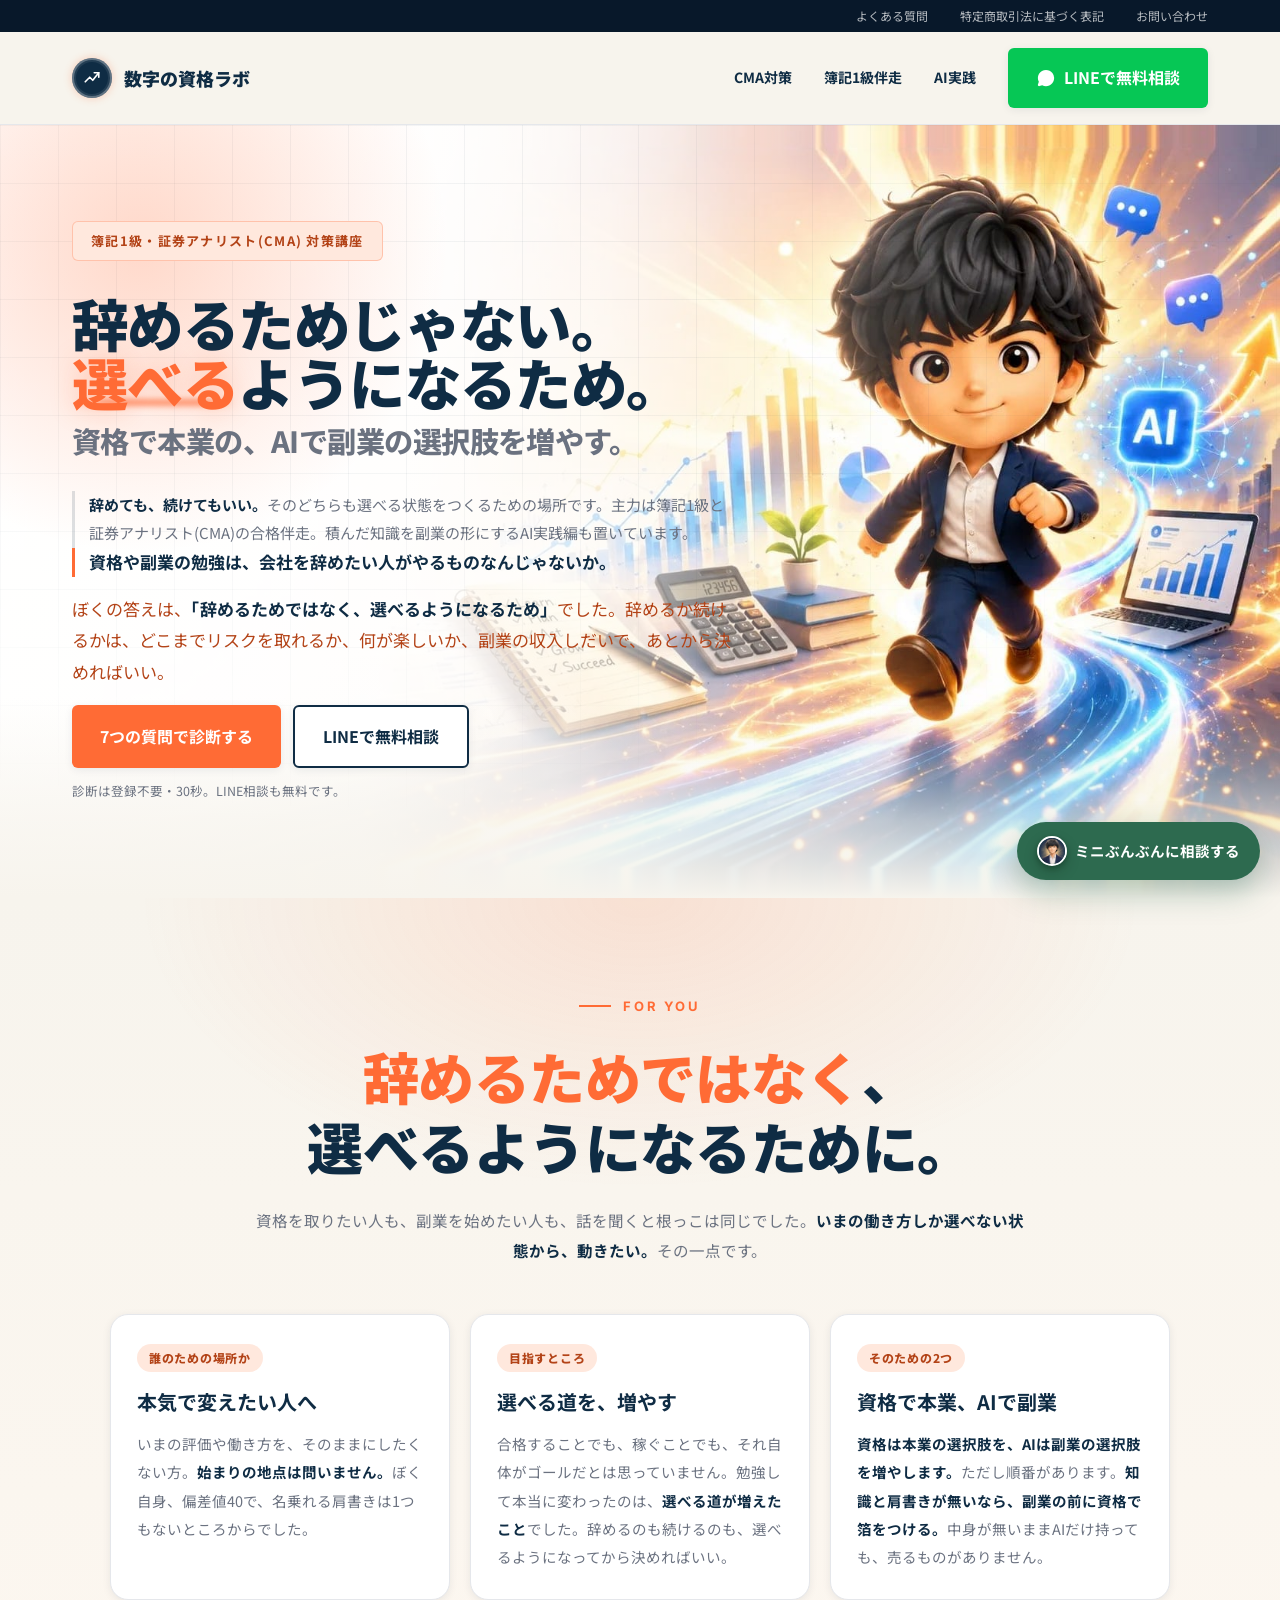
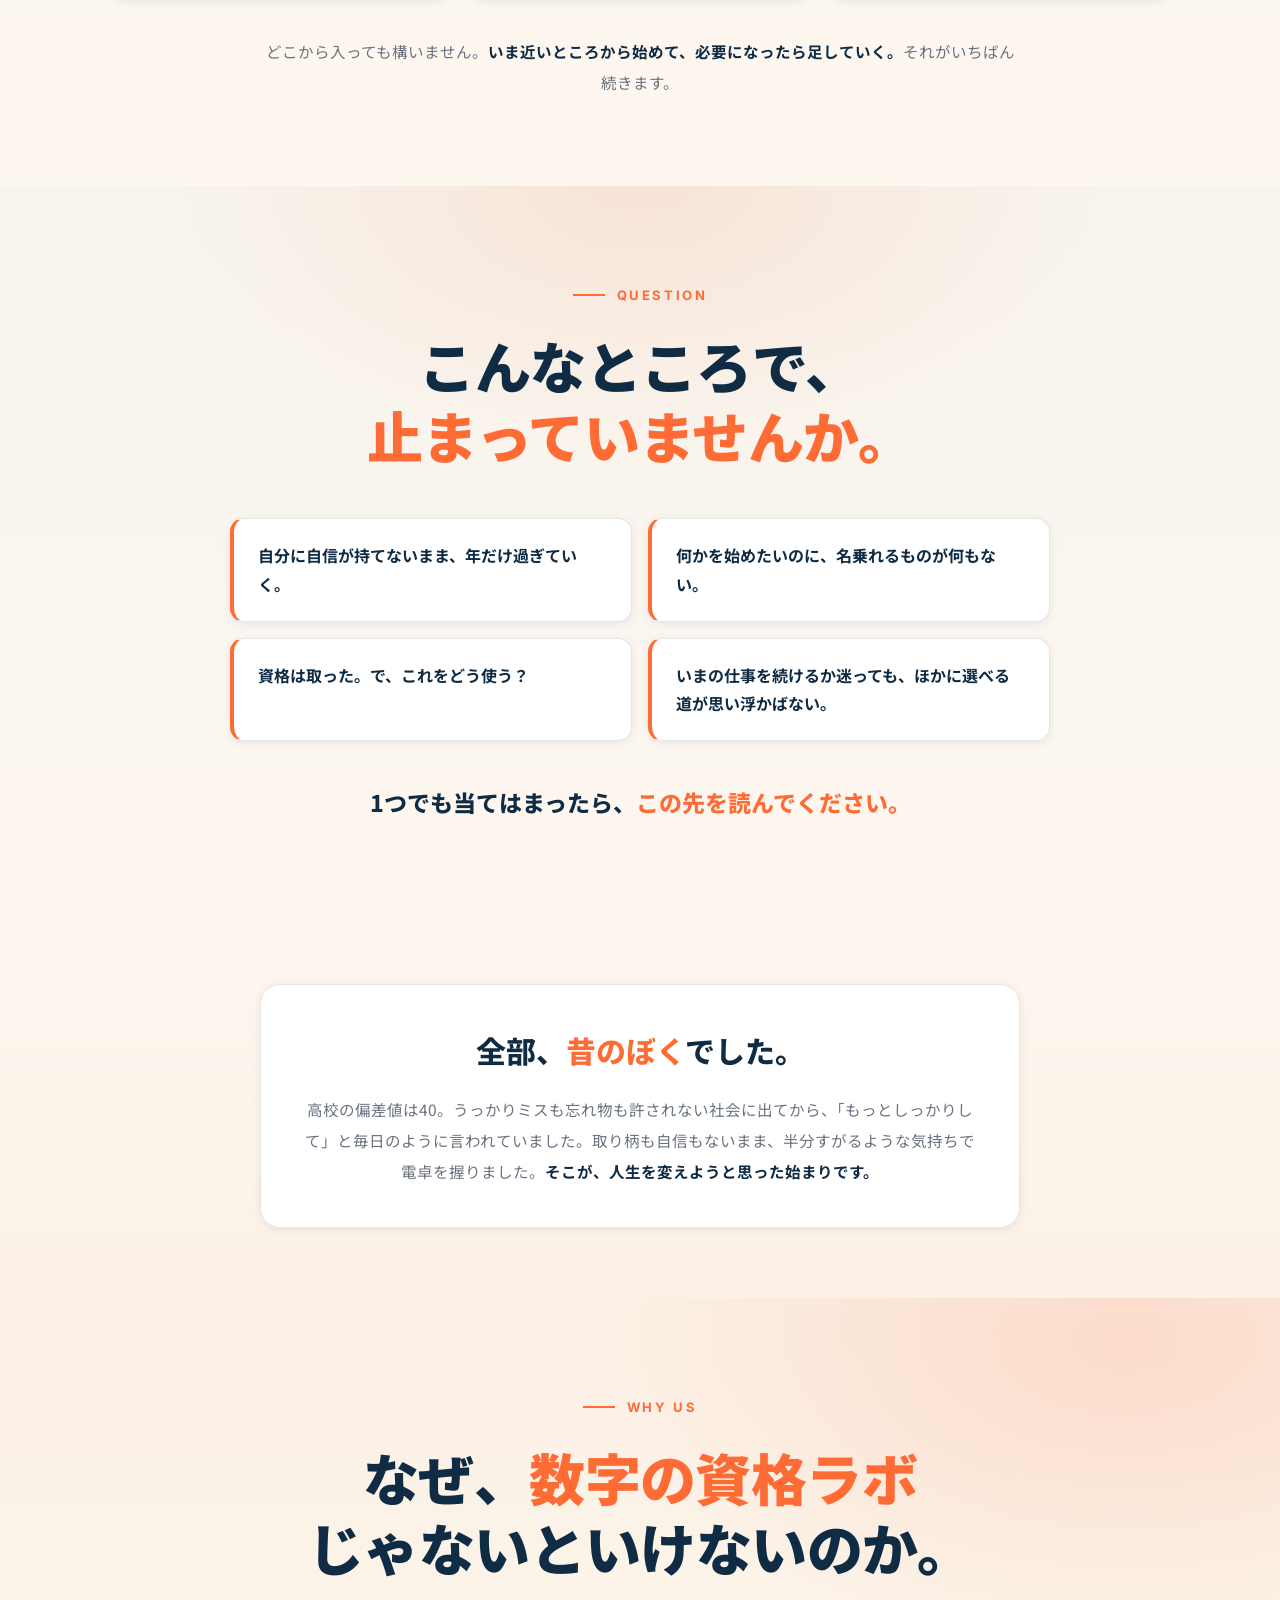
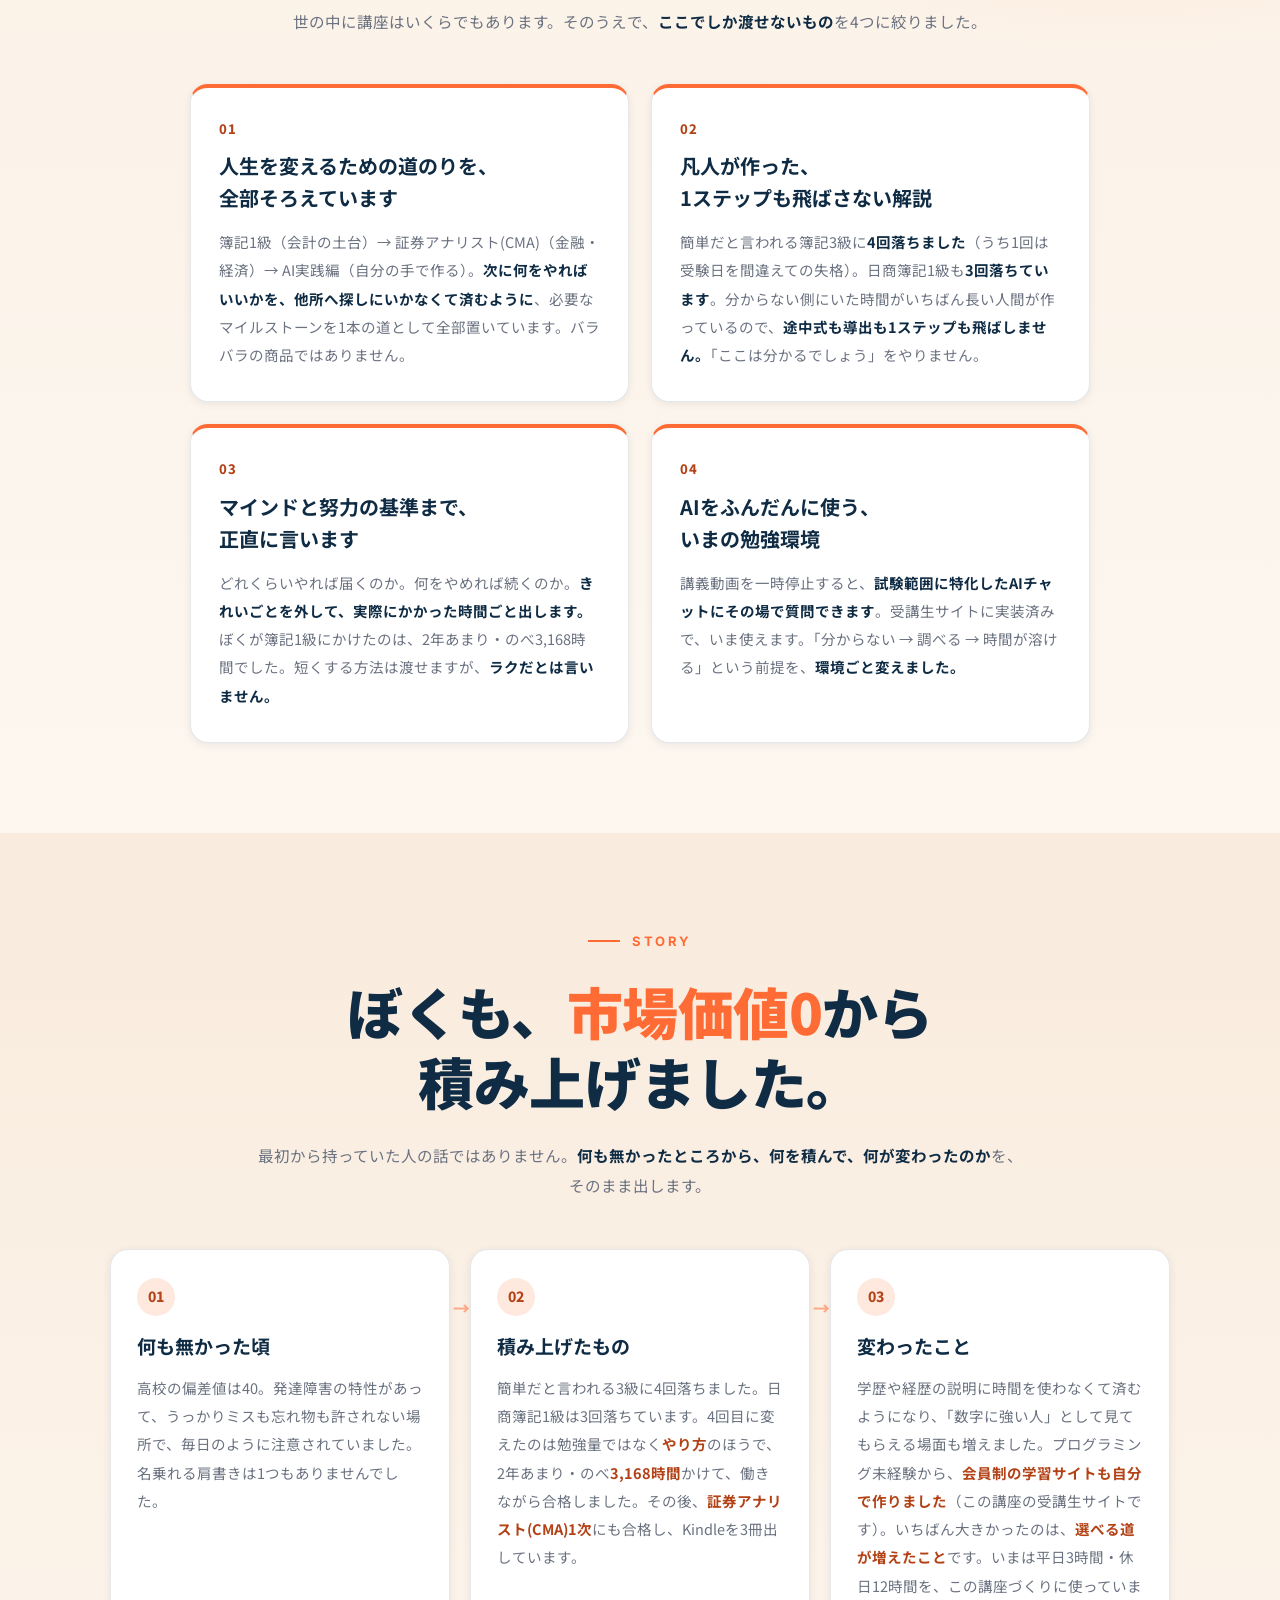
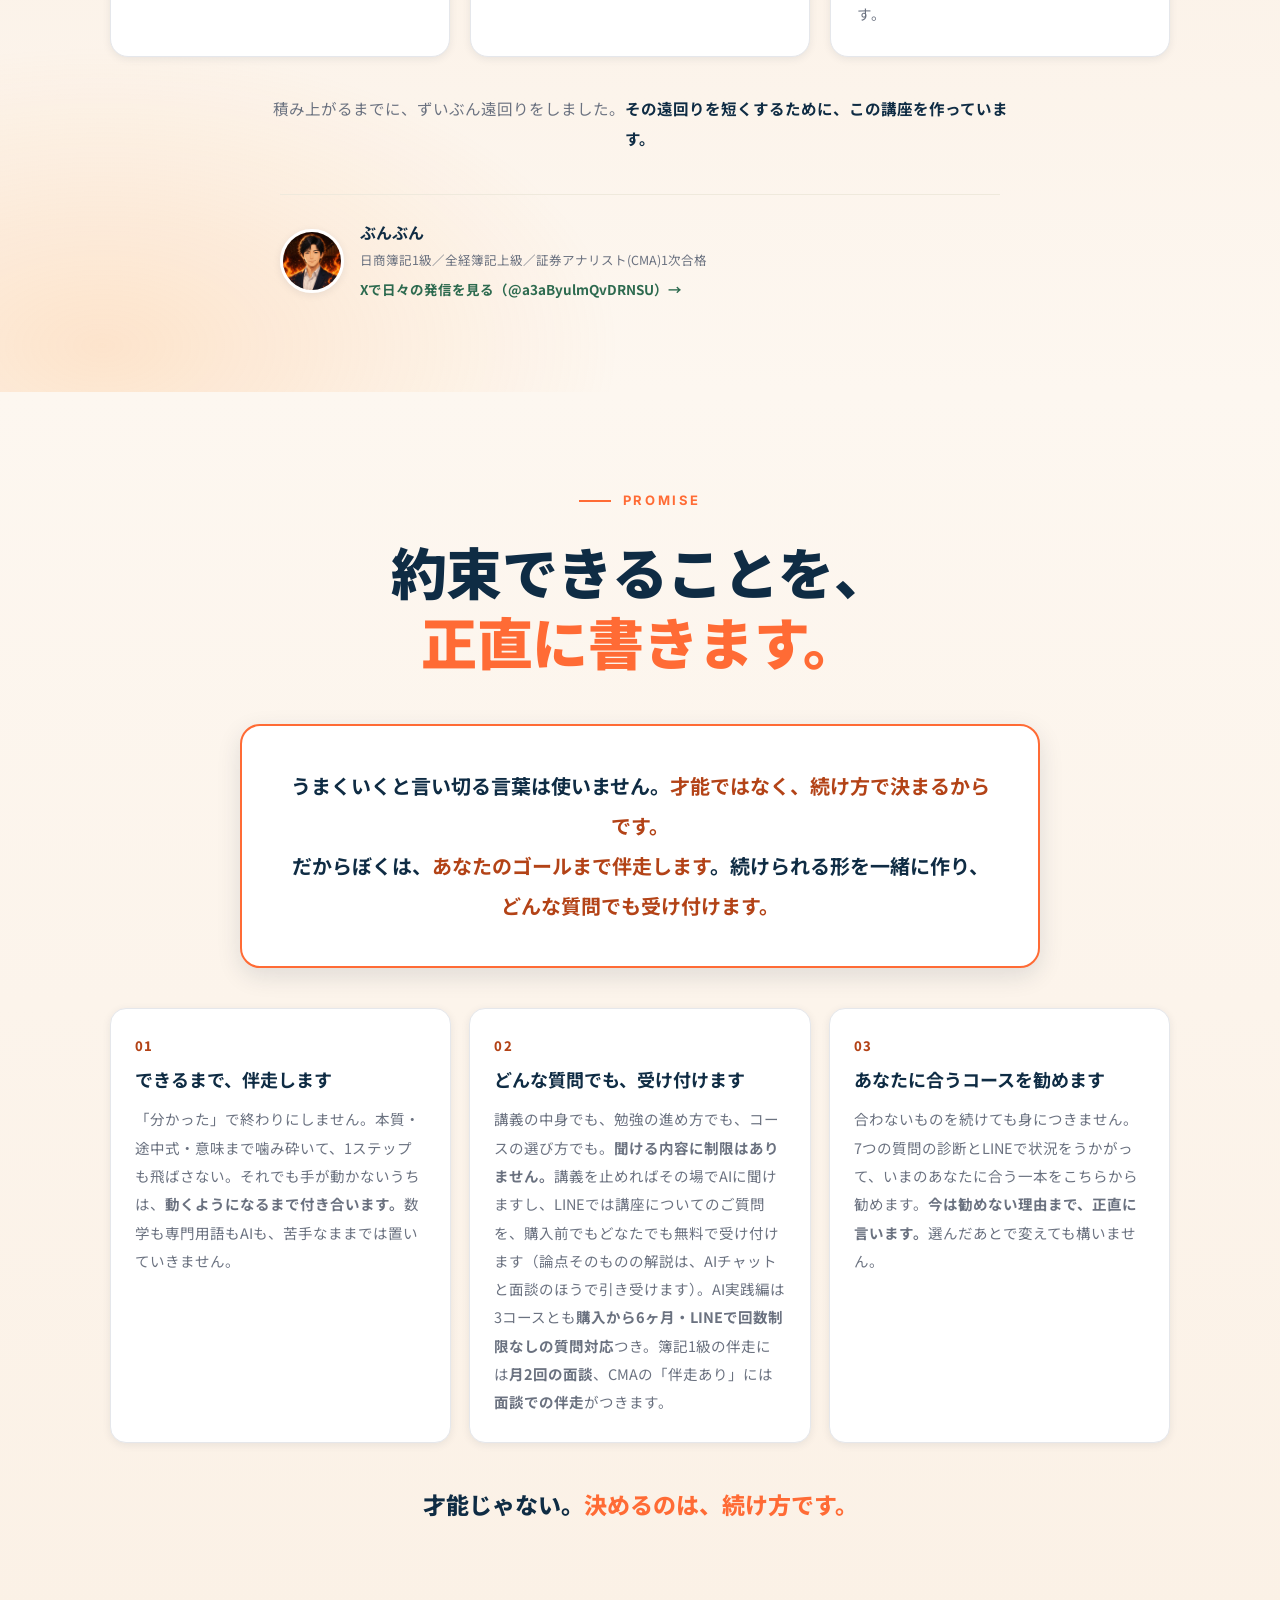
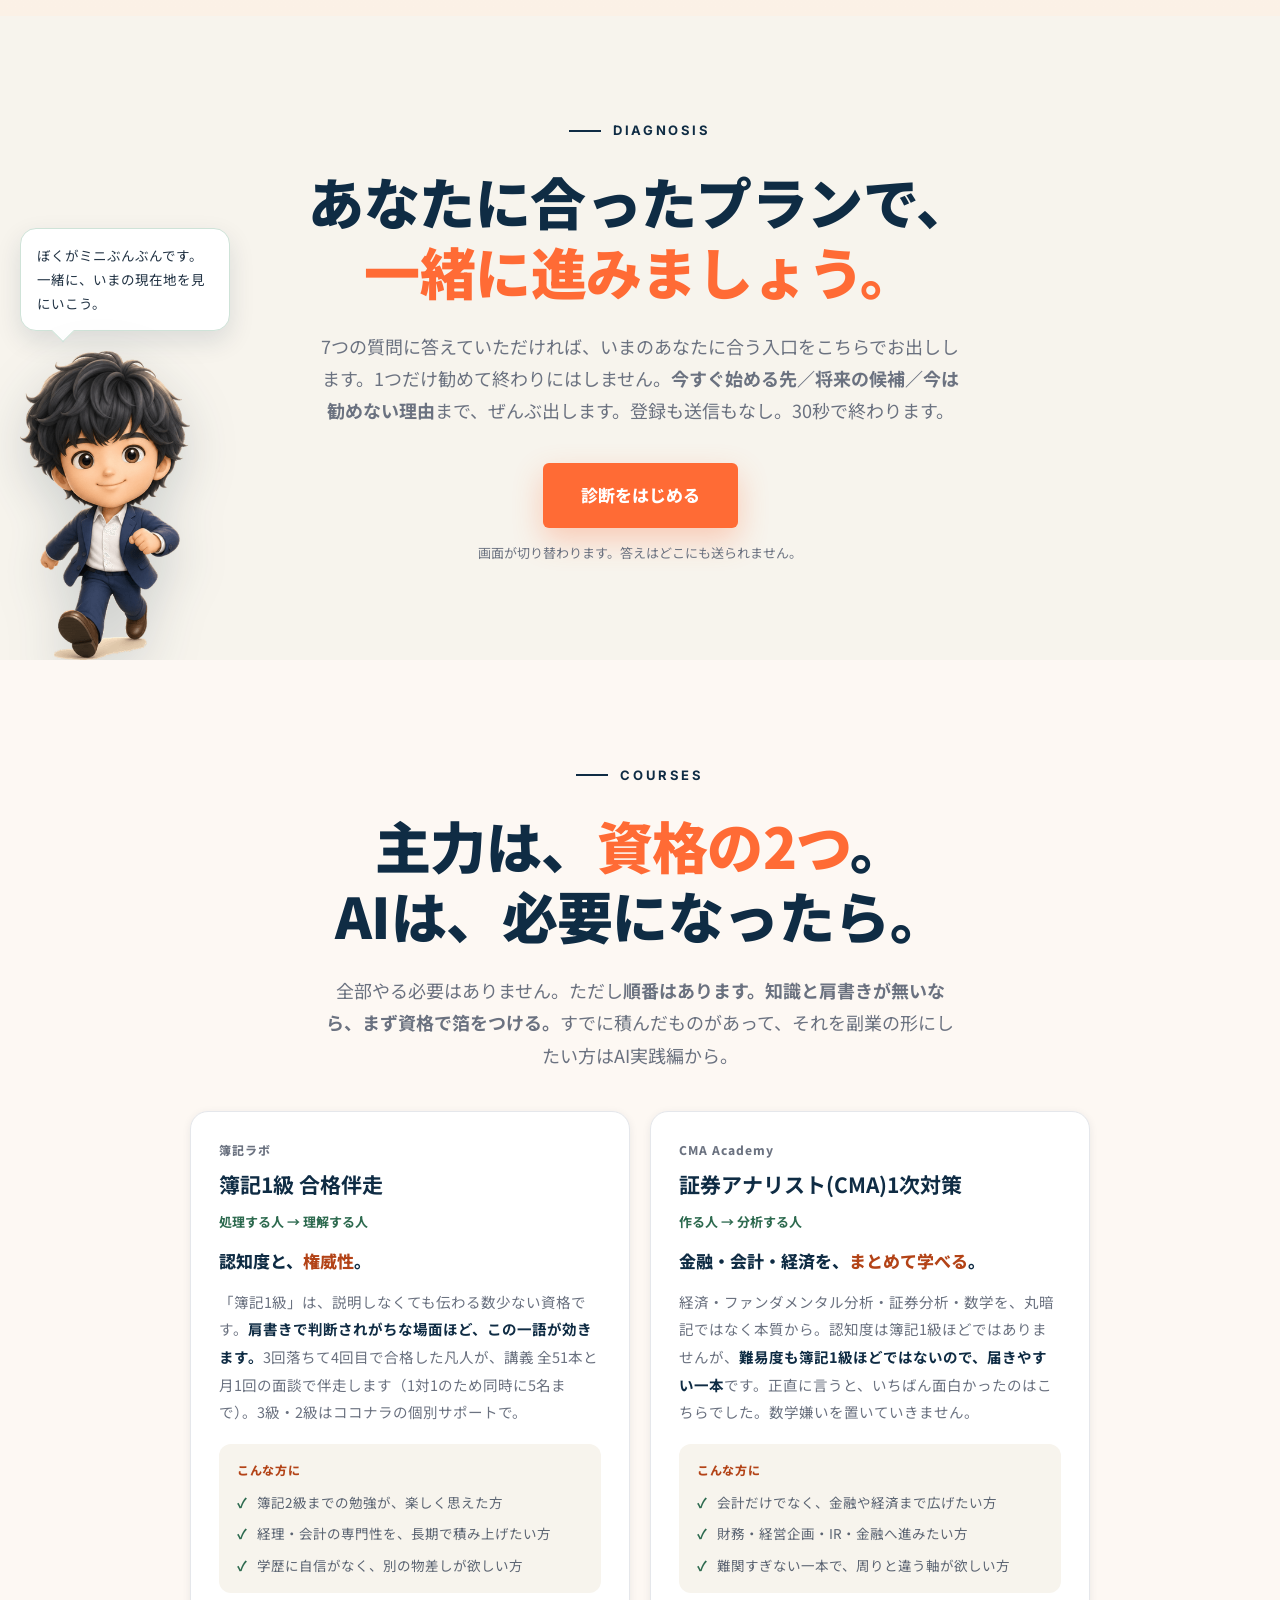
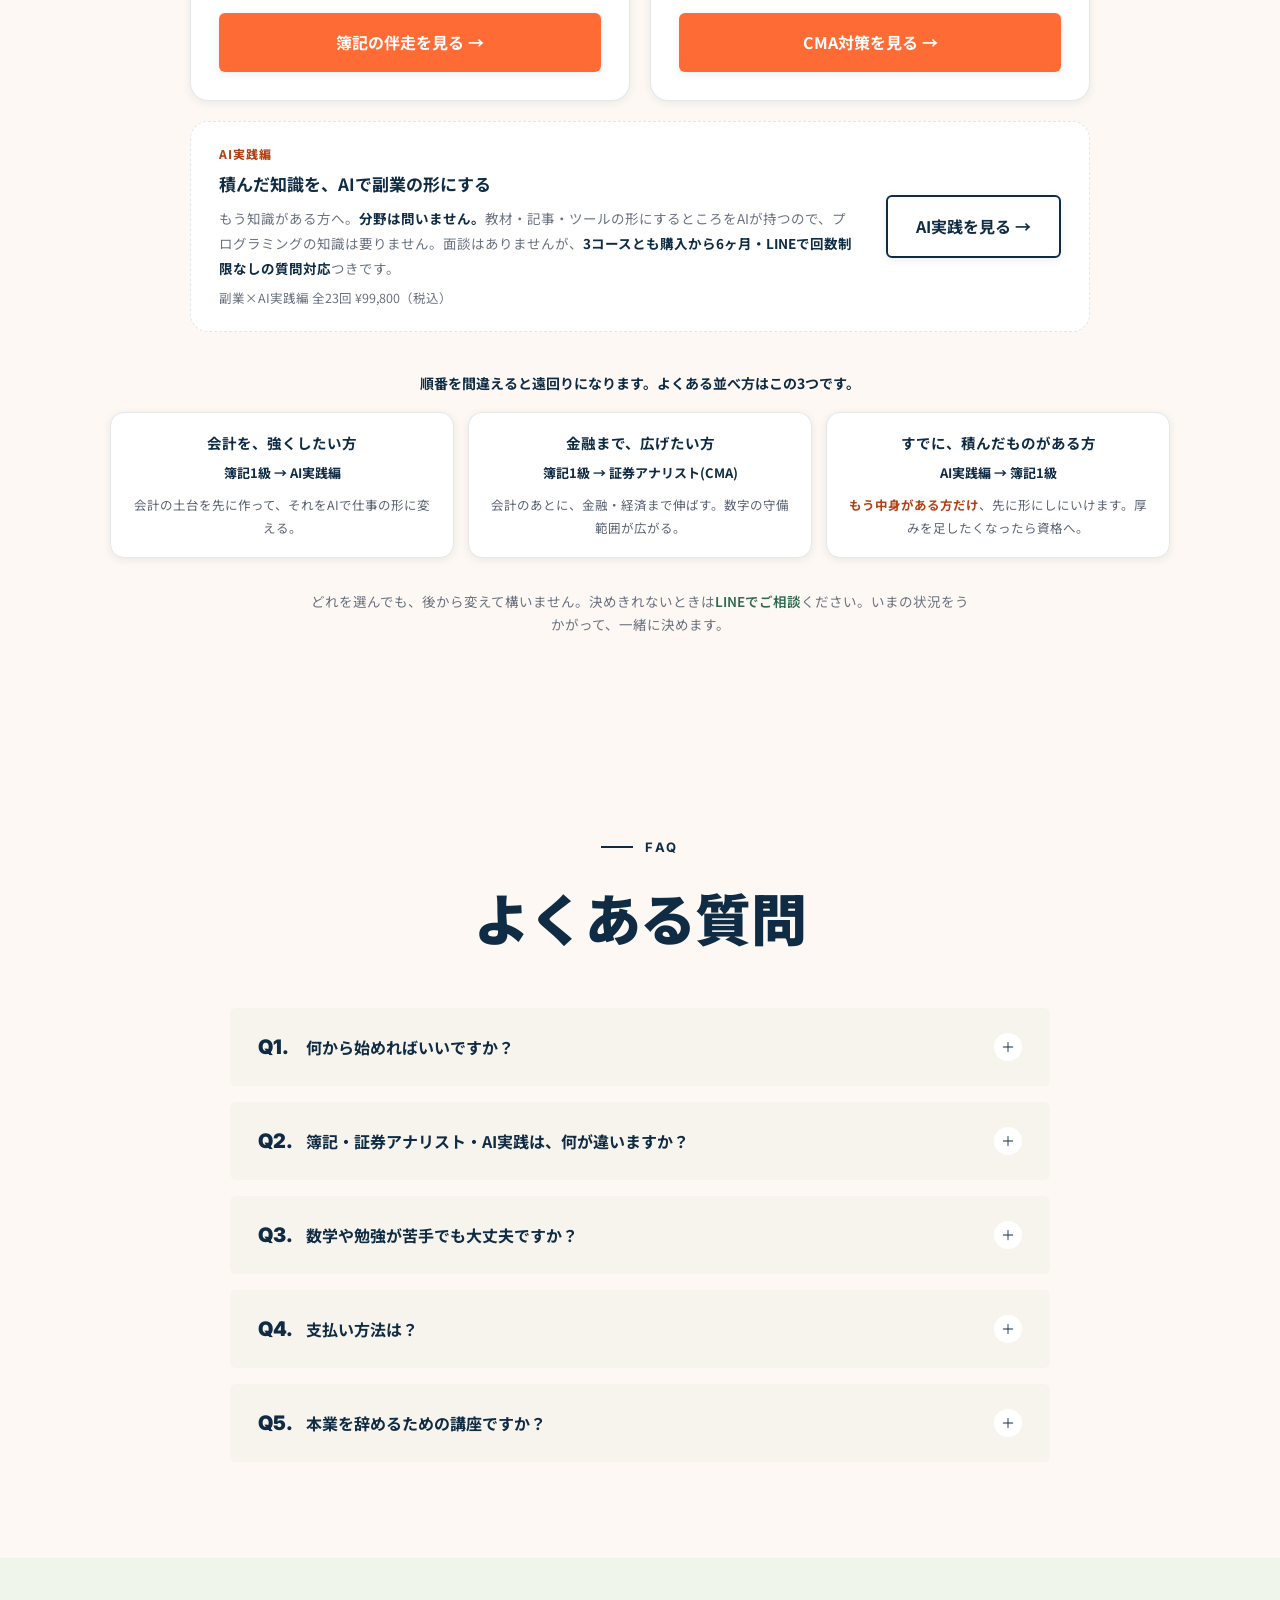
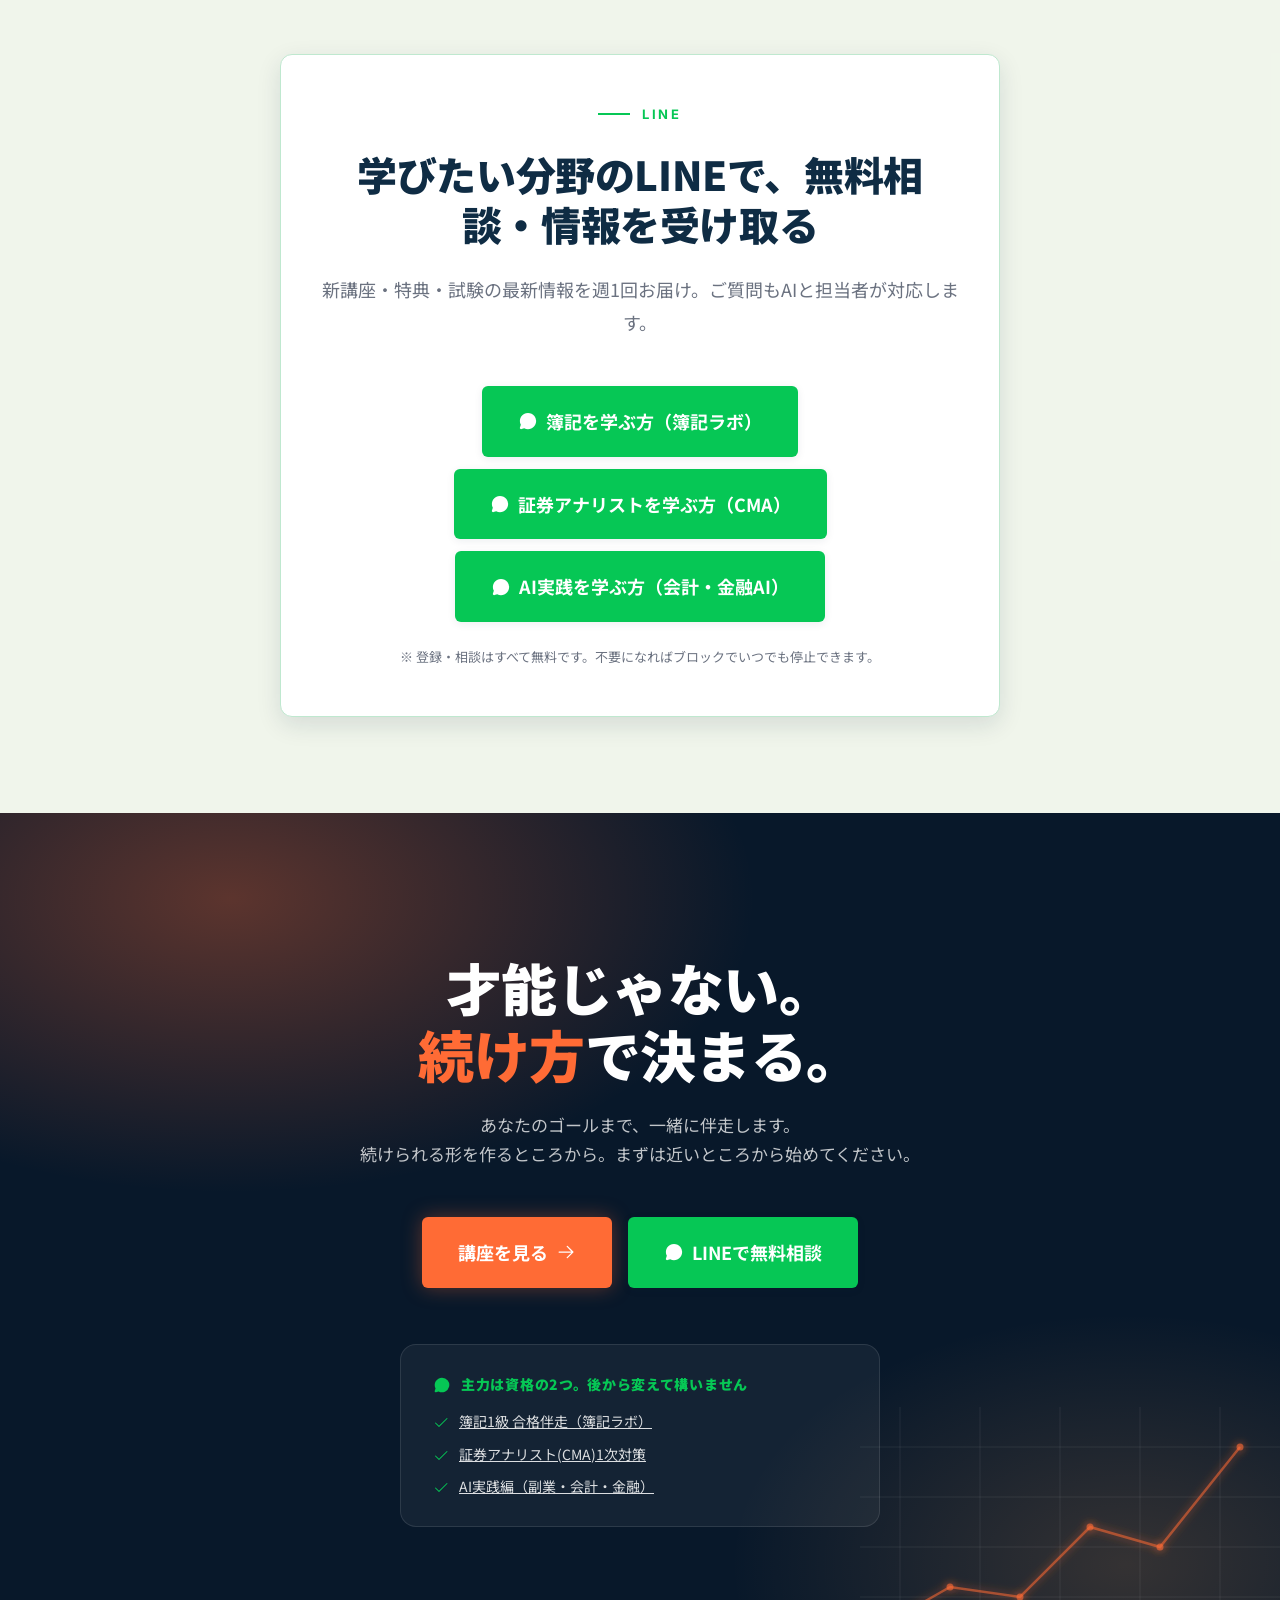
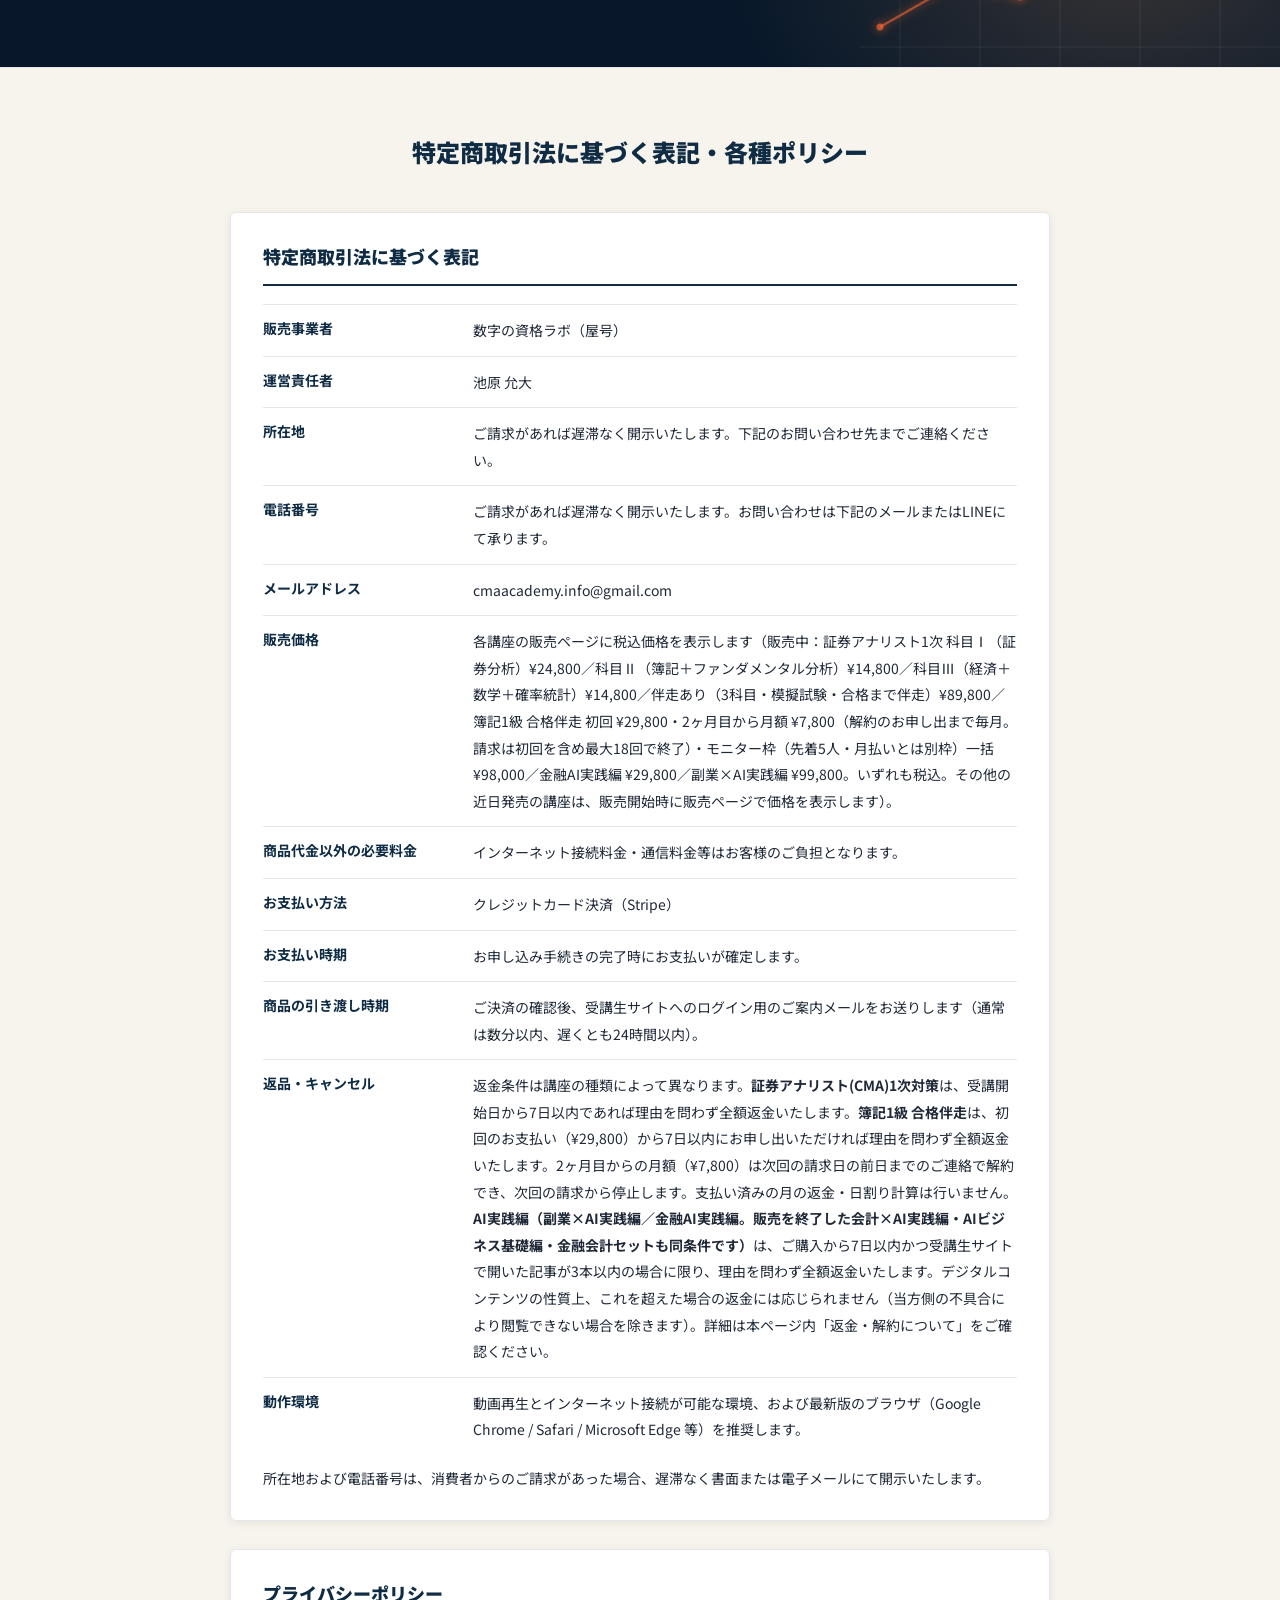
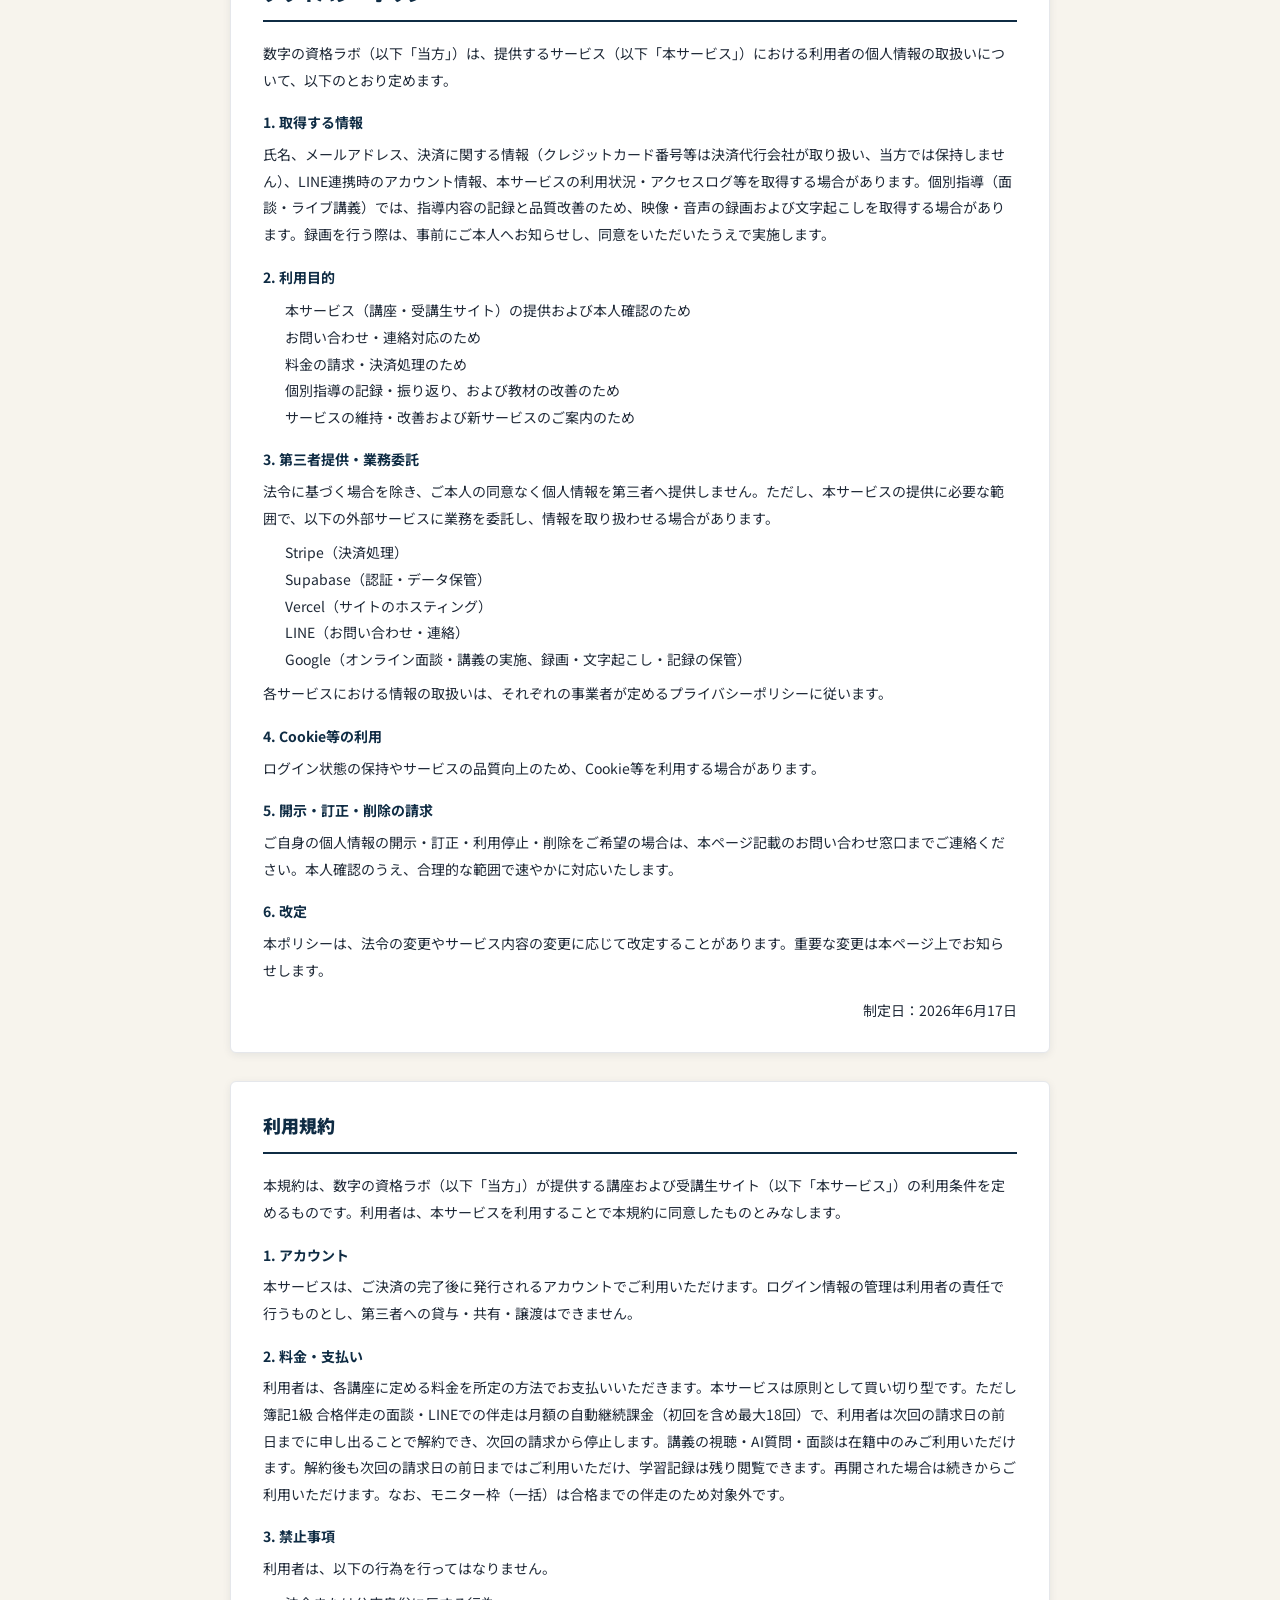
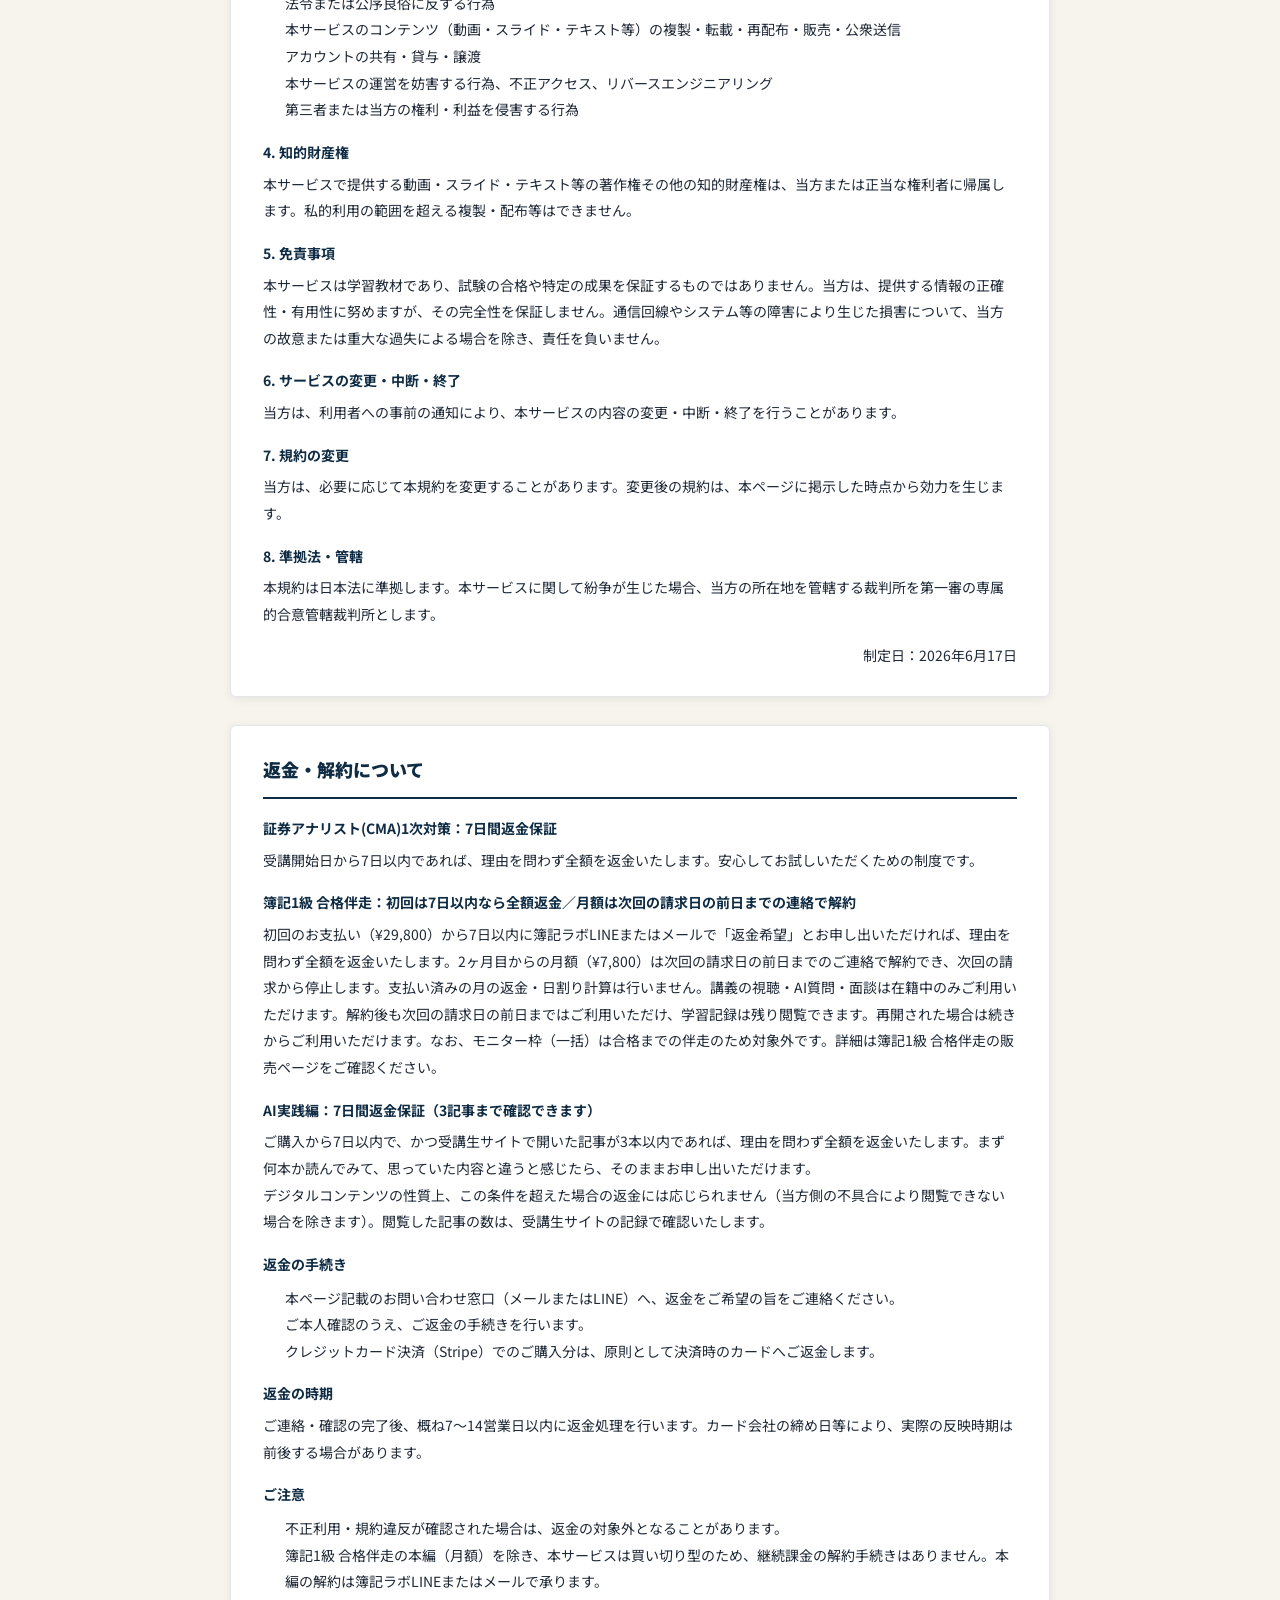
==== commit 6a581ec3: "lp: keep boki1 coaching wording unchanged Co-Authored-By: Claude Opus 5.5 <noreply@anthropic.com>" ====
--- a/index.html
+++ b/index.html
@@ -3016,7 +3016,7 @@
         <div class="pm-card">
           <span class="pm-num">02</span>
           <h3 class="pm-title">どんな質問でも、受け付けます</h3>
-          <p class="pm-text">講義の中身でも、勉強の進め方でも、コースの選び方でも。<strong>聞ける内容に制限はありません。</strong>講義を止めればその場でAIに聞けますし、LINEでは講座についてのご質問を、購入前でもどなたでも無料で受け付けます（論点そのものの解説は、AIチャットと面談のほうで引き受けます）。AI実践編は3コースとも<strong>購入から6ヶ月・LINEで回数制限なしの質問対応</strong>つき。簿記1級の伴走とCMAの「伴走あり」には、<strong>面談での伴走</strong>がつきます。</p>
+          <p class="pm-text">講義の中身でも、勉強の進め方でも、コースの選び方でも。<strong>聞ける内容に制限はありません。</strong>講義を止めればその場でAIに聞けますし、LINEでは講座についてのご質問を、購入前でもどなたでも無料で受け付けます（論点そのものの解説は、AIチャットと面談のほうで引き受けます）。AI実践編は3コースとも<strong>購入から6ヶ月・LINEで回数制限なしの質問対応</strong>つき。簿記1級の伴走には<strong>月2回の面談</strong>、CMAの「伴走あり」には<strong>面談での伴走</strong>がつきます。</p>
         </div>
         <div class="pm-card">
           <span class="pm-num">03</span>
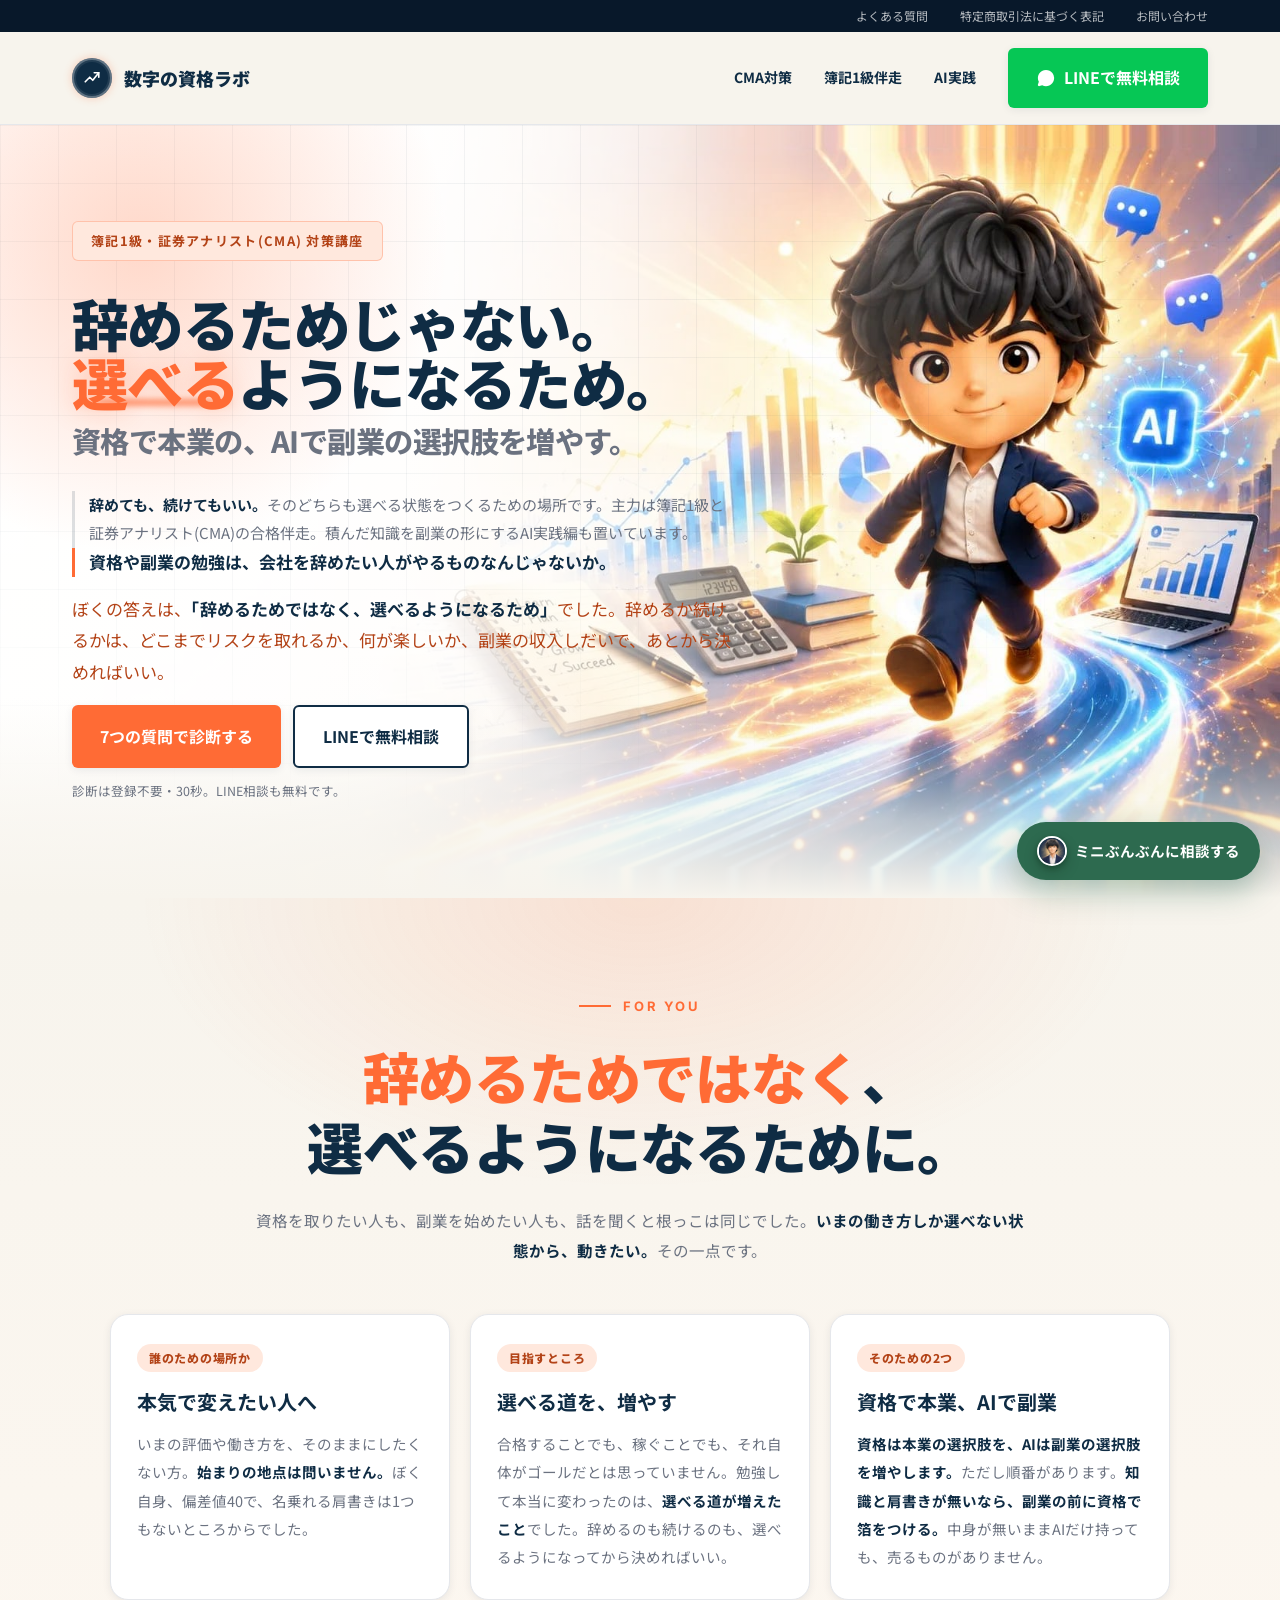
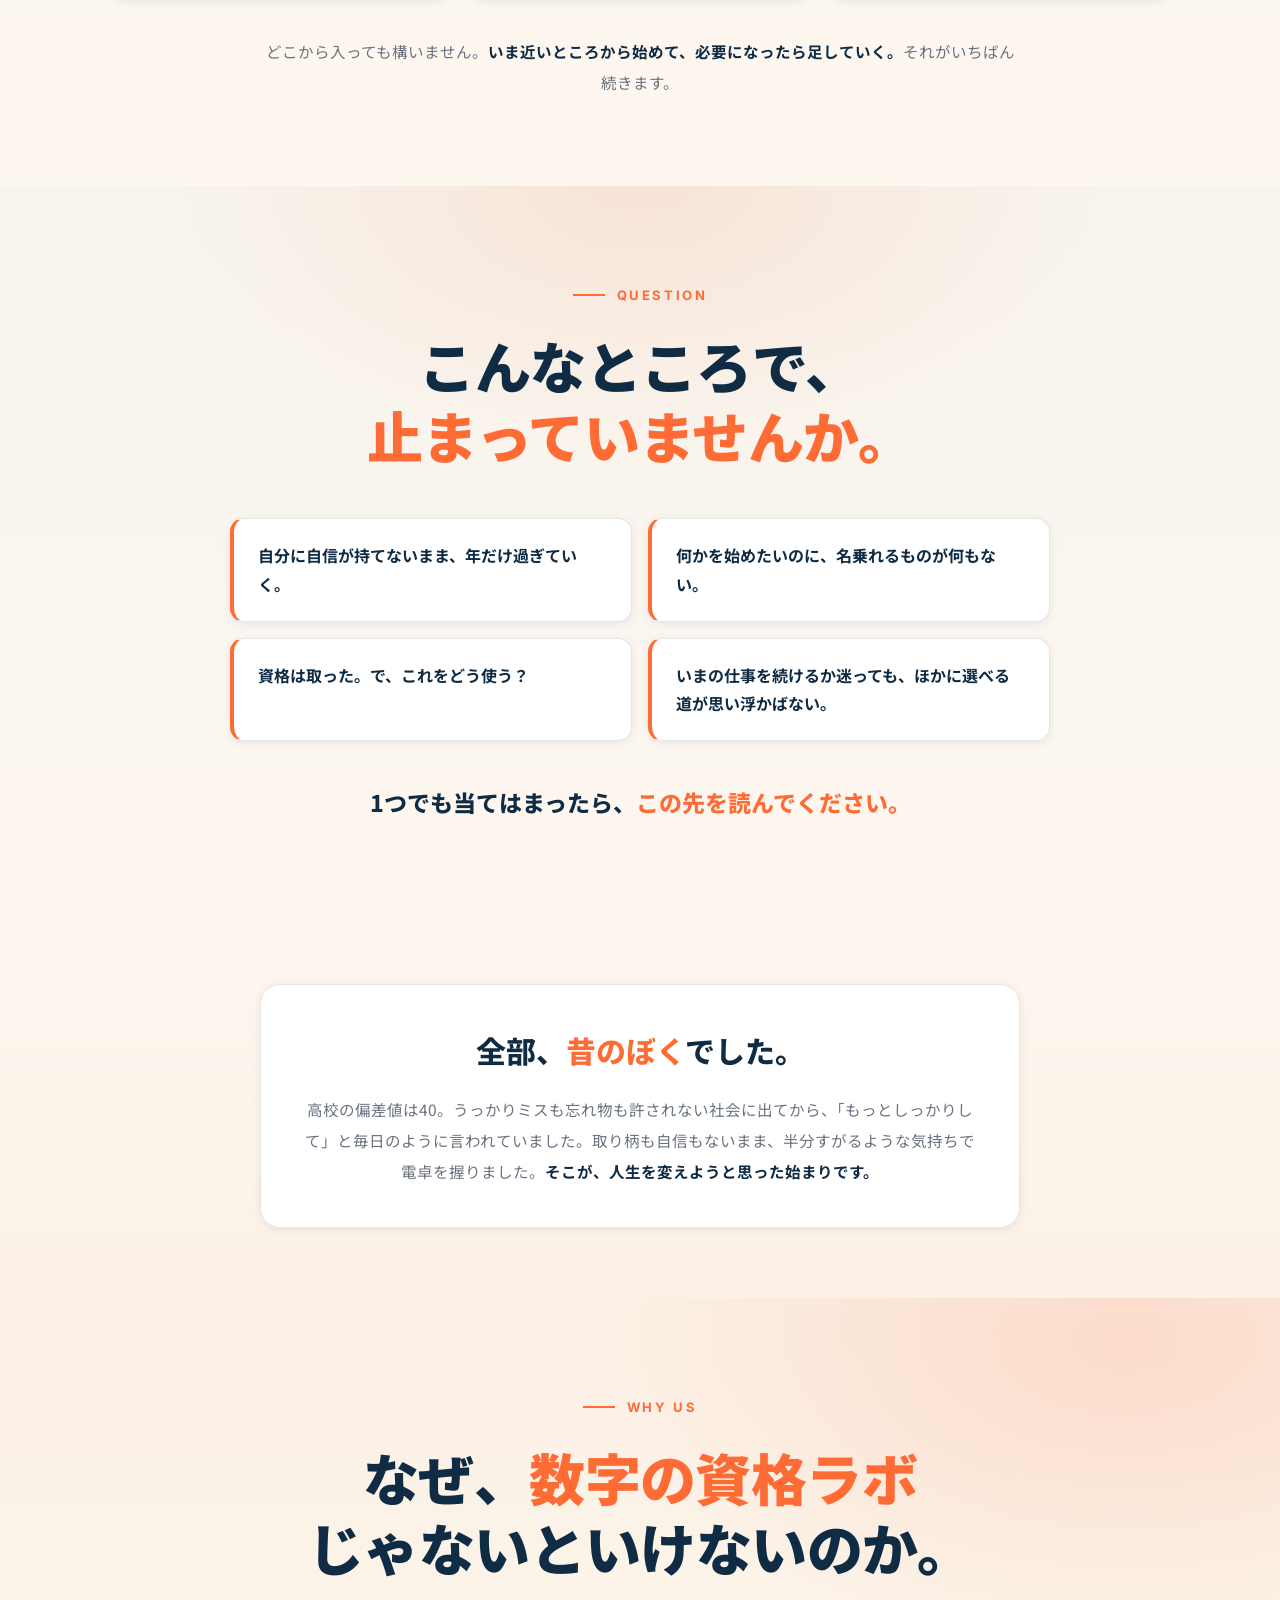
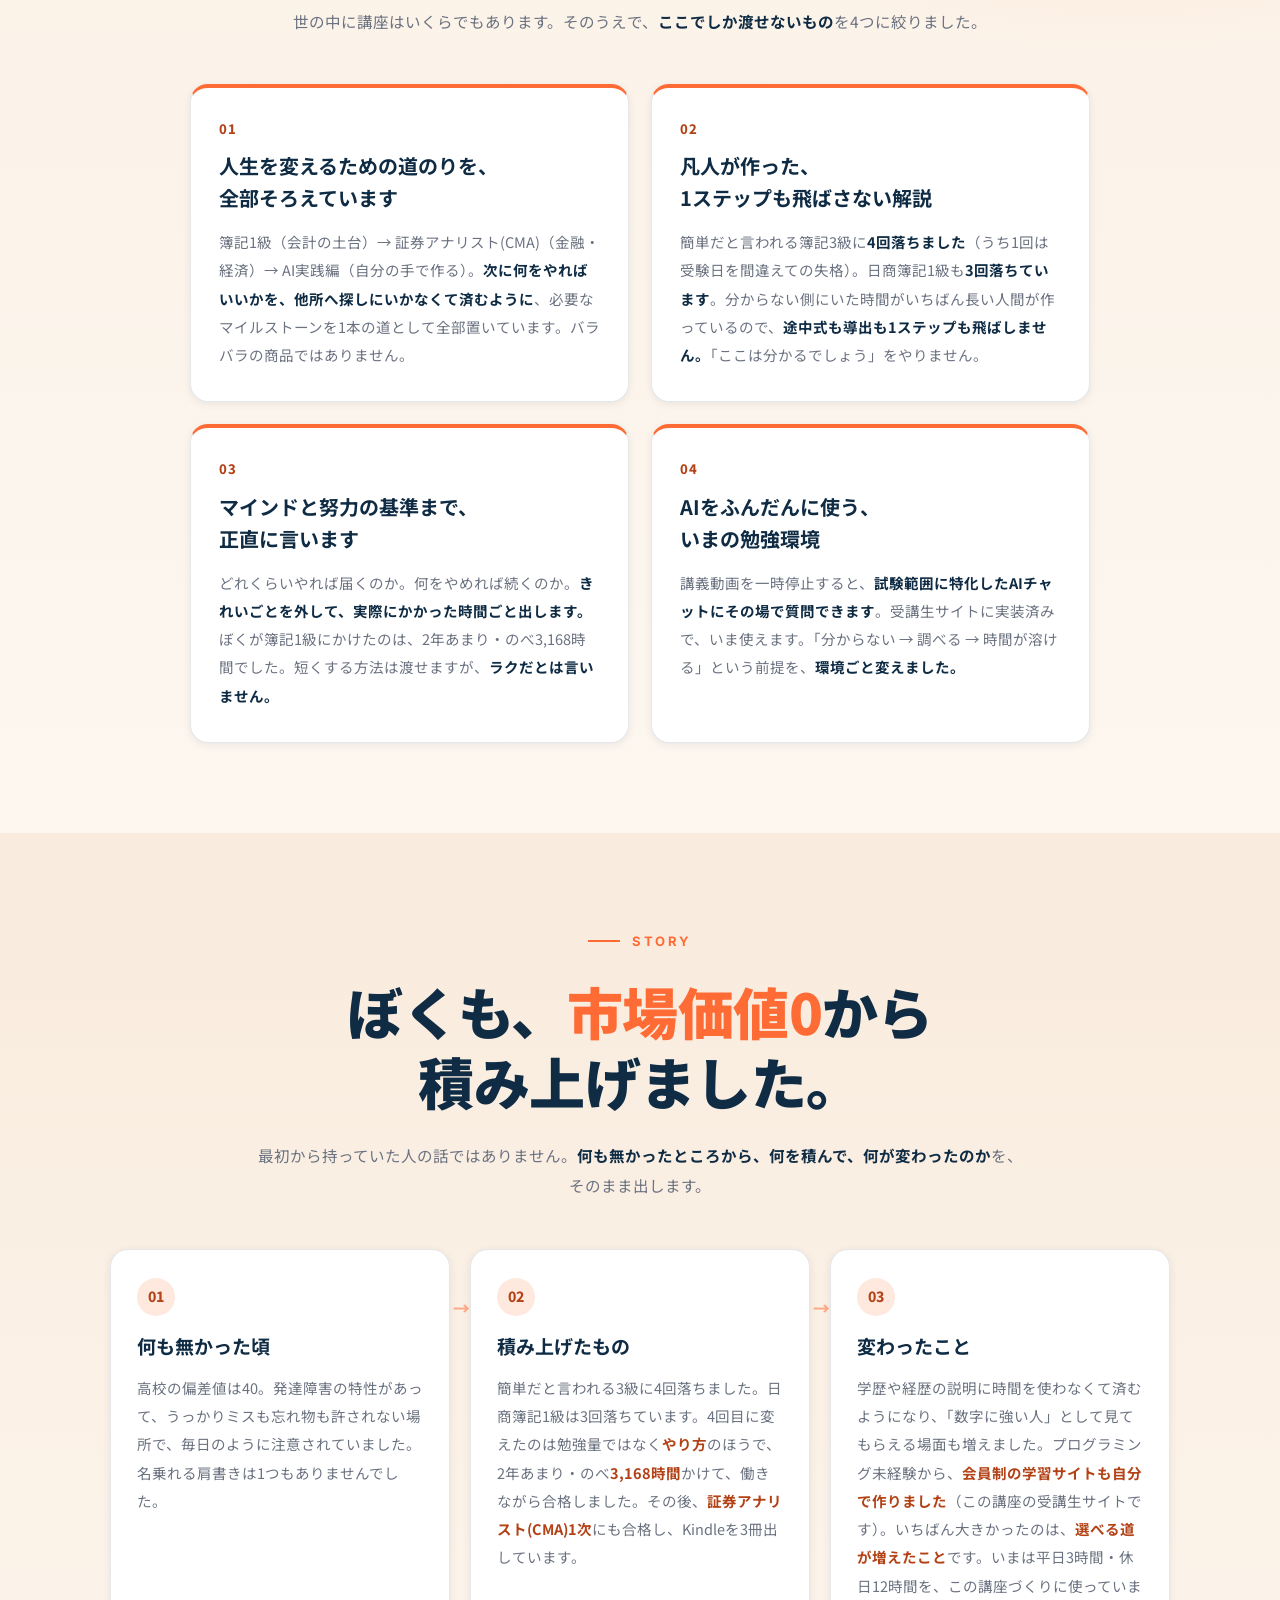
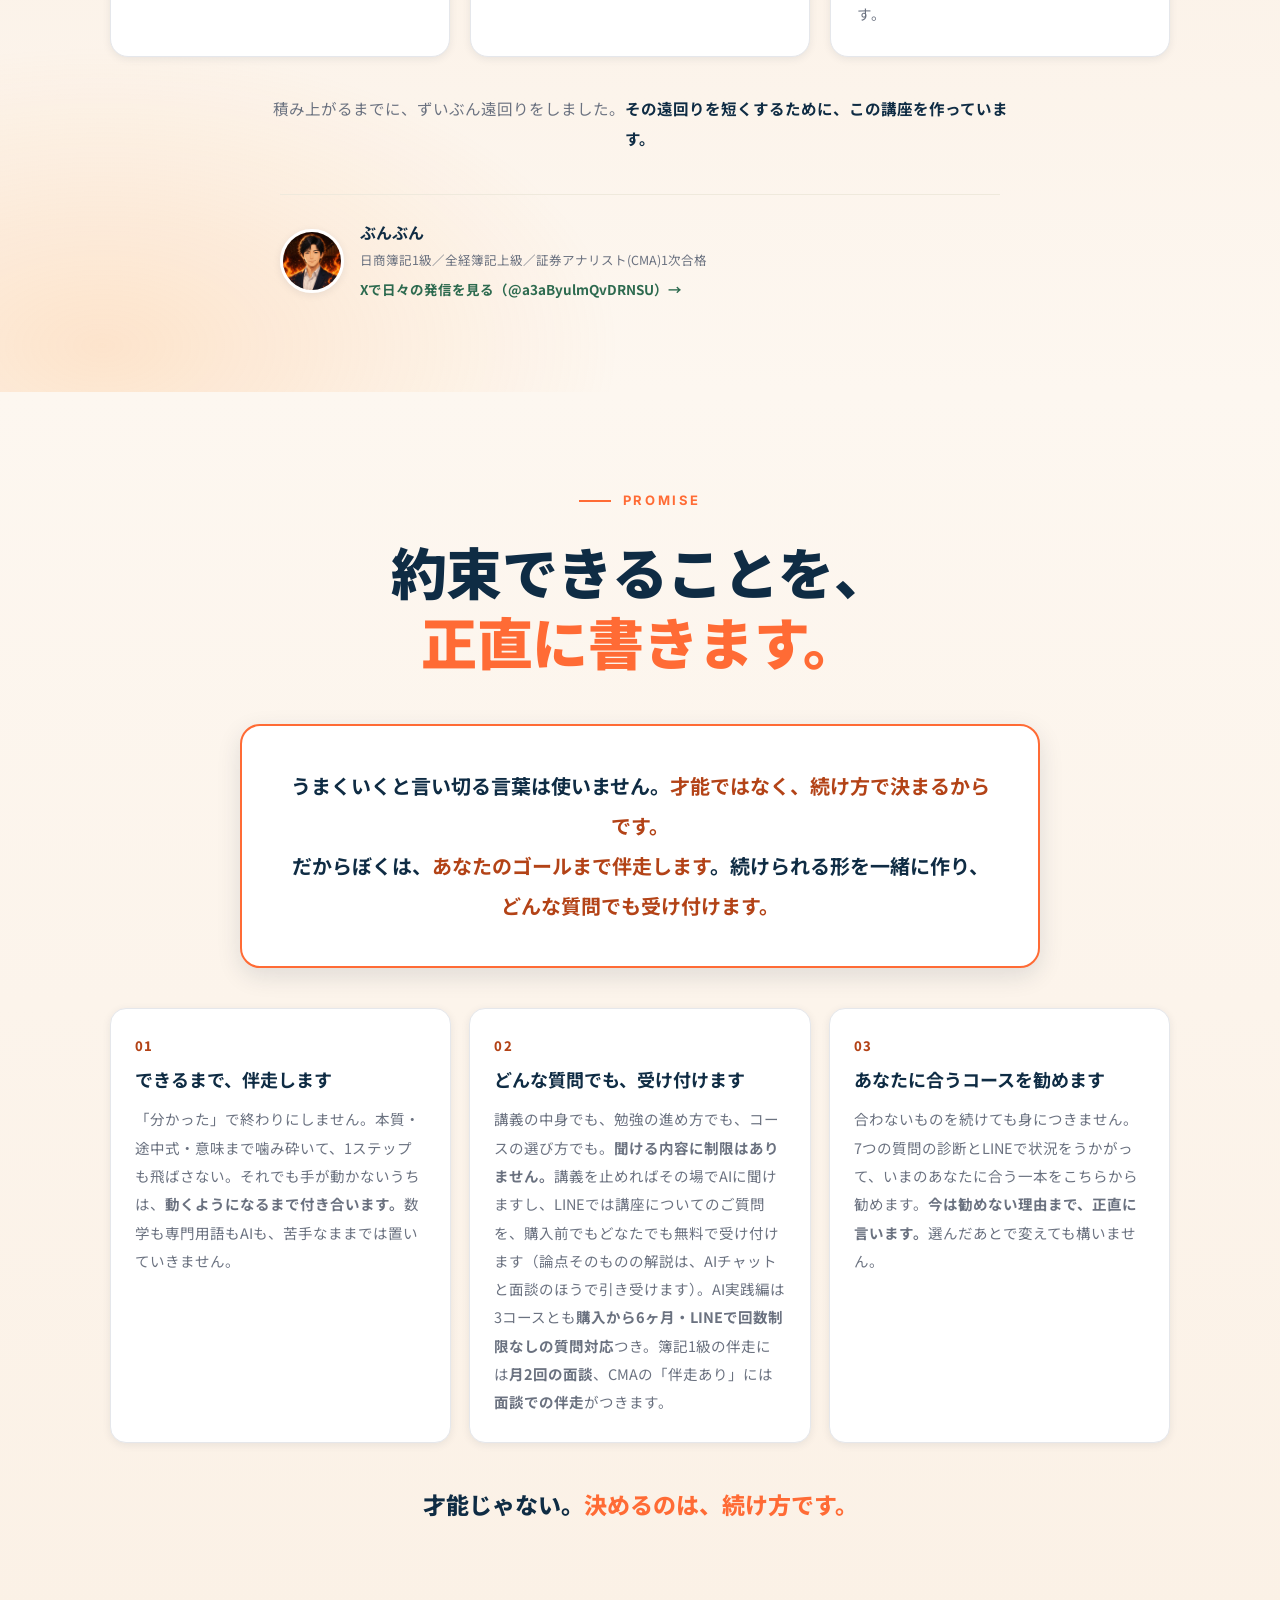
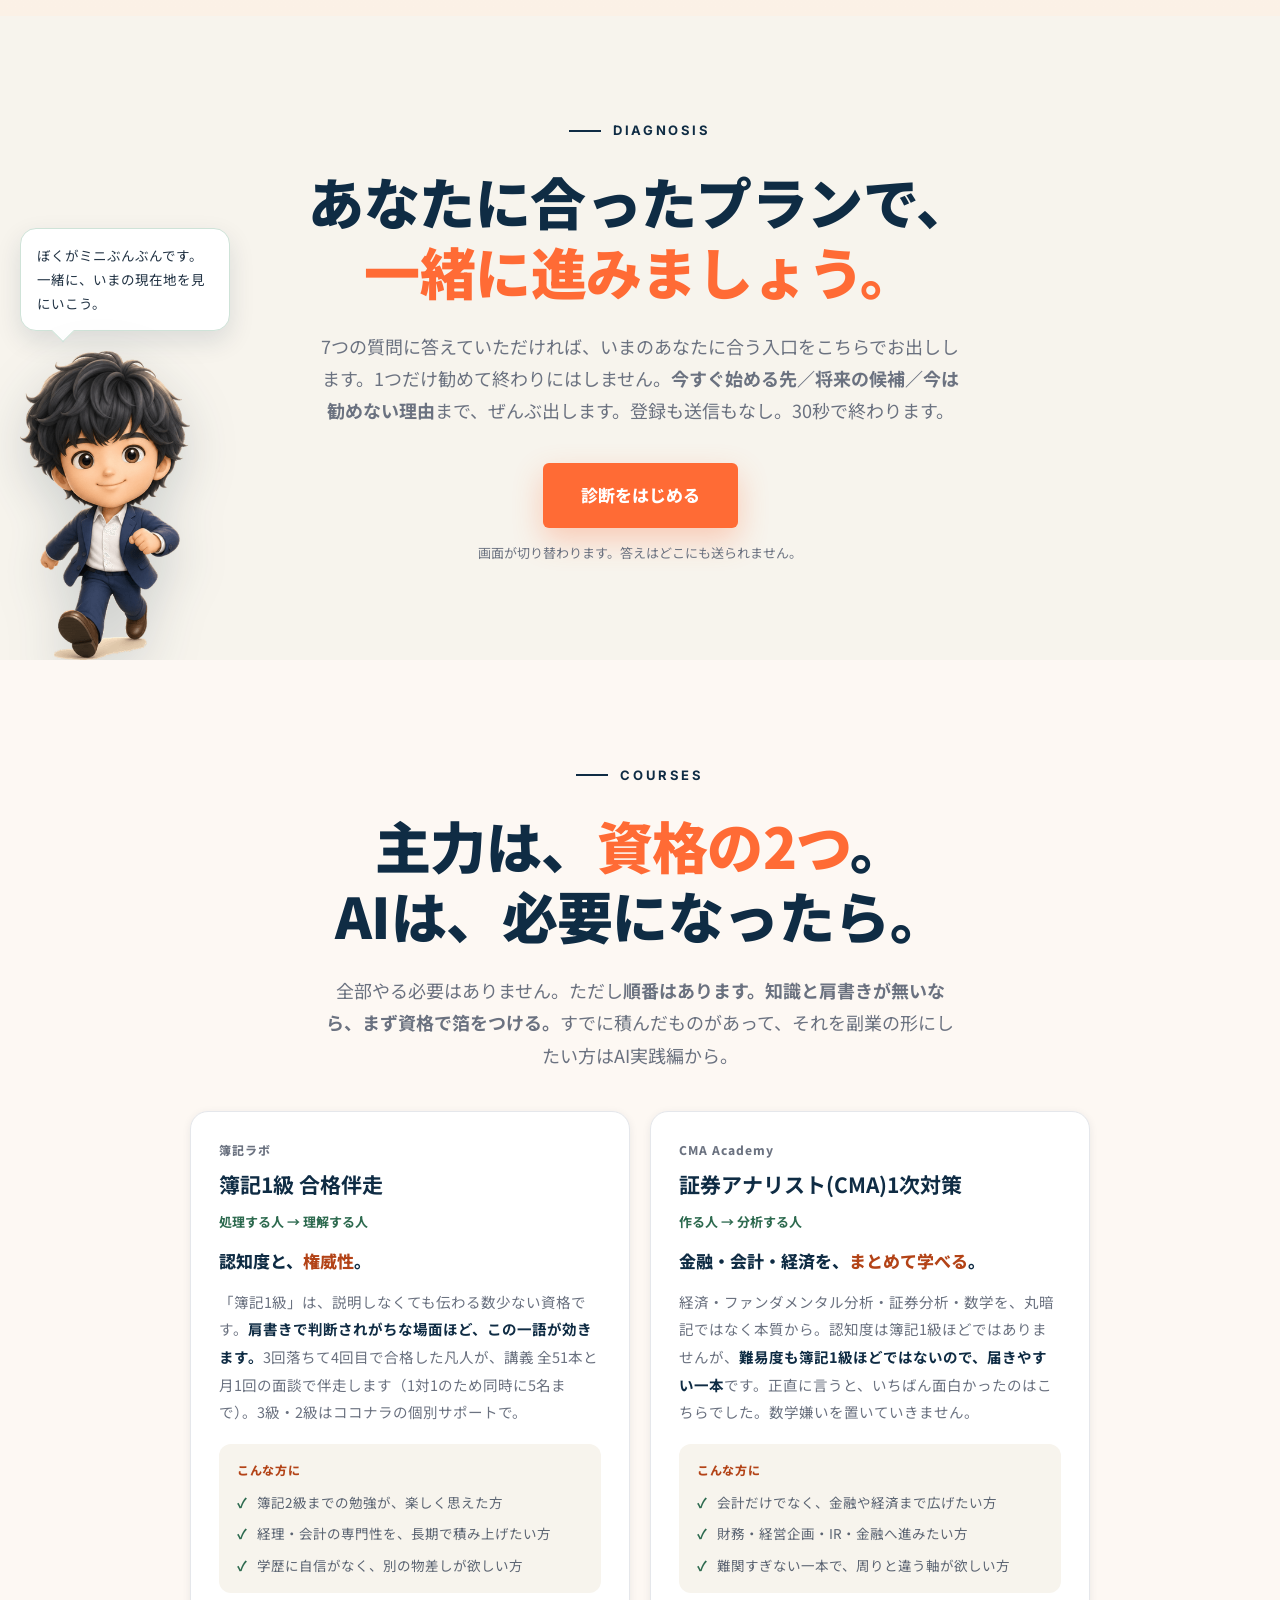
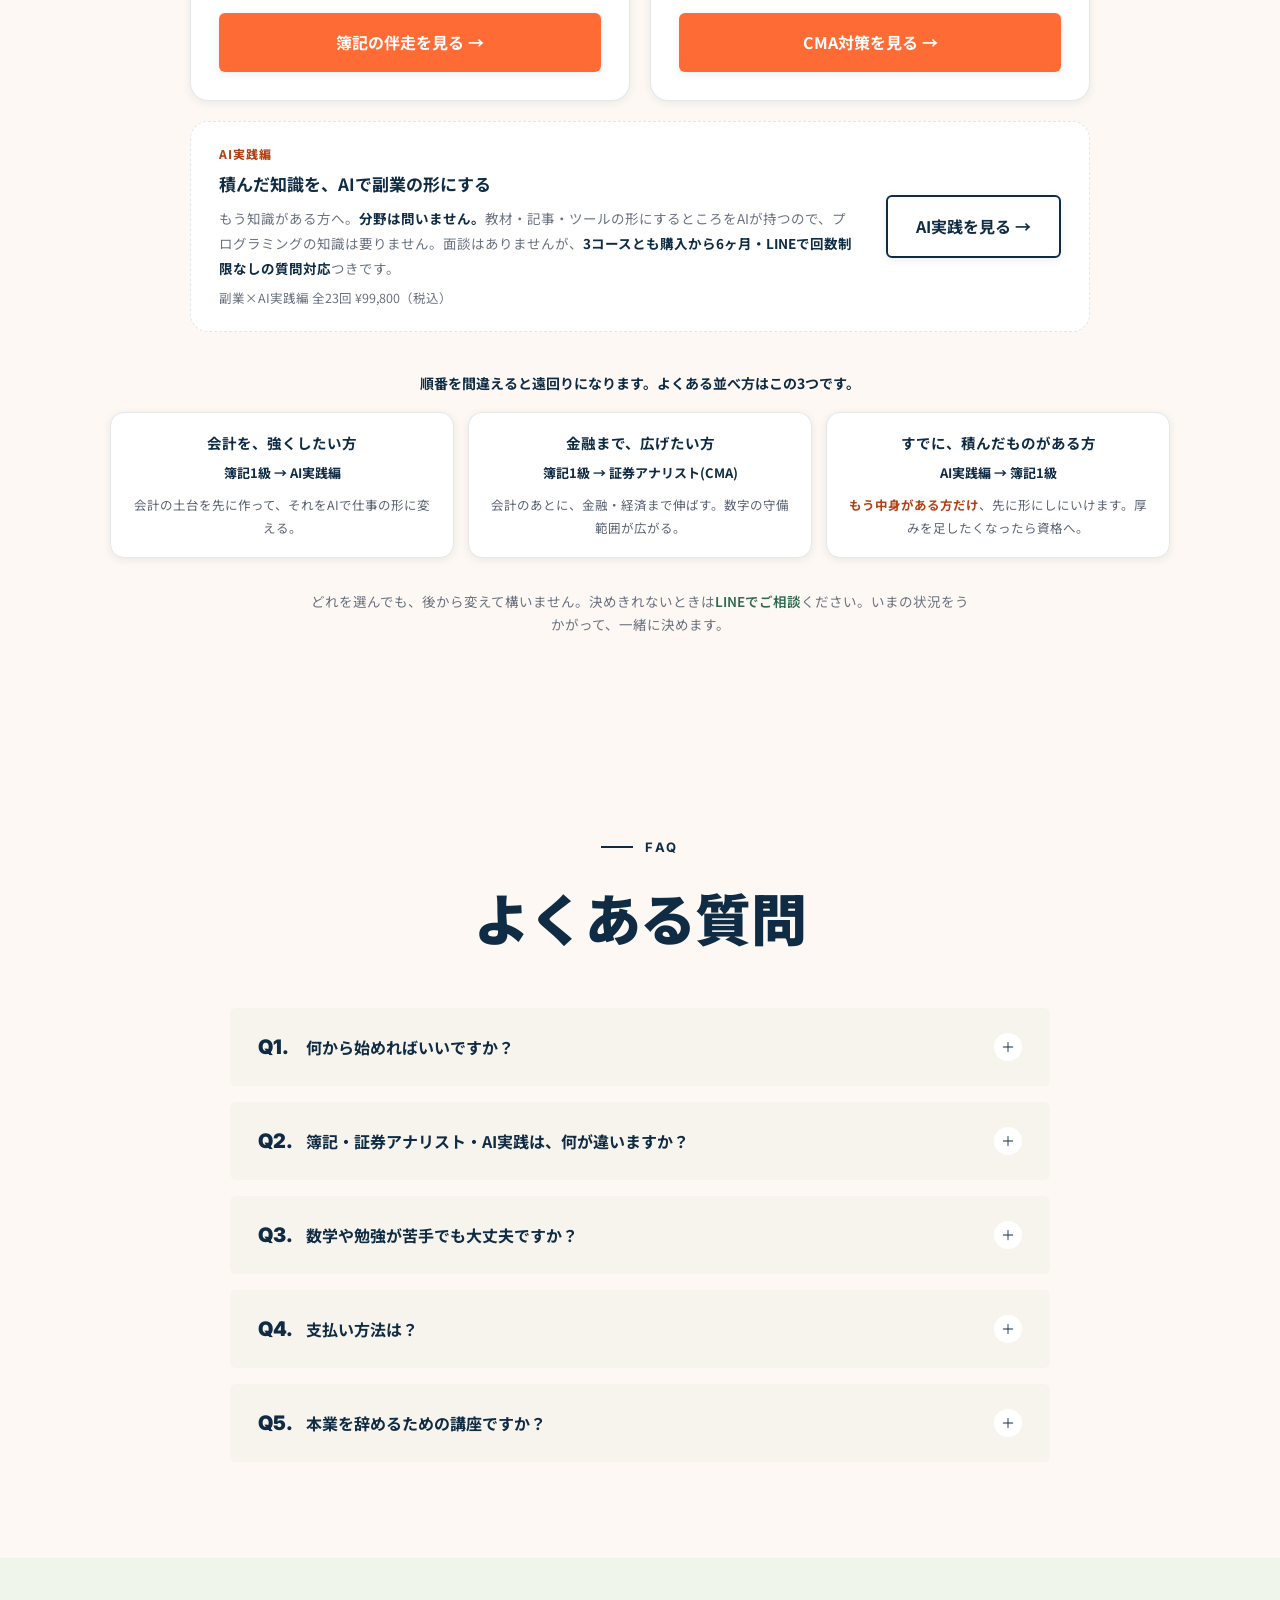
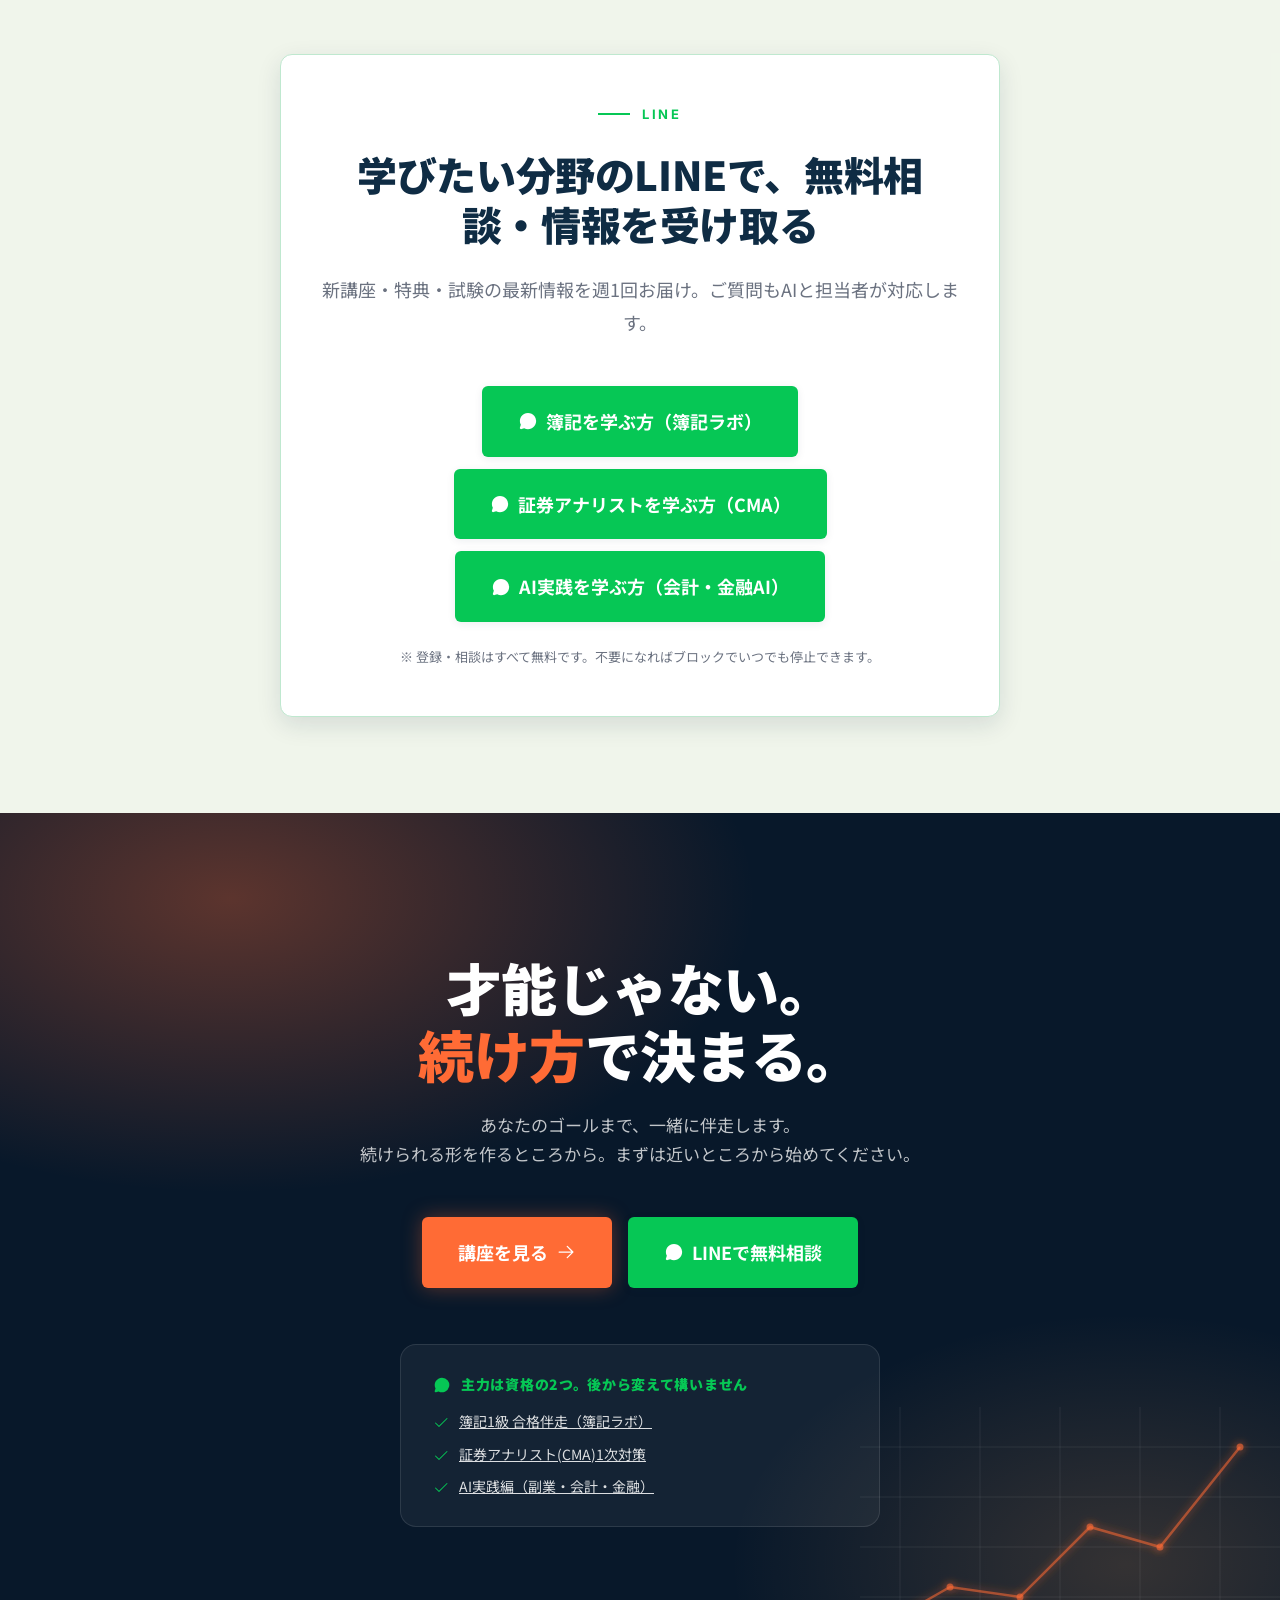
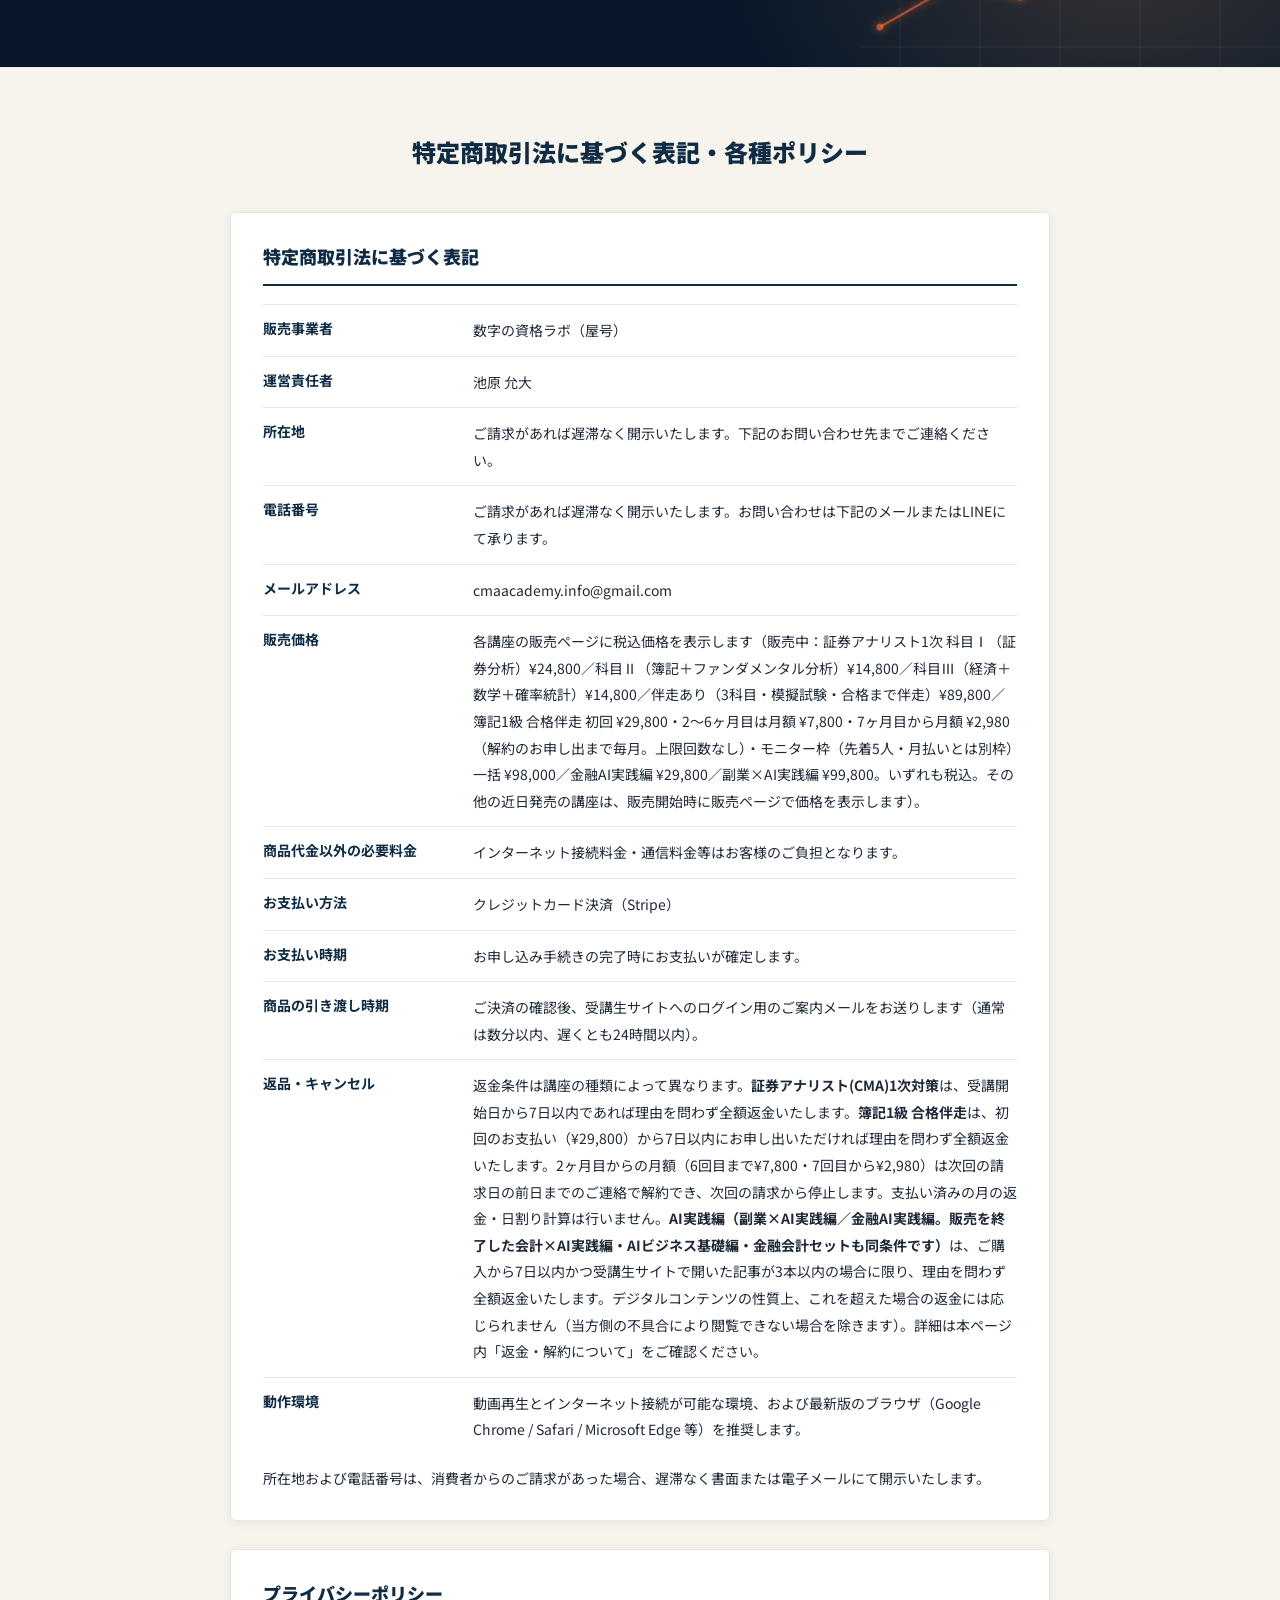
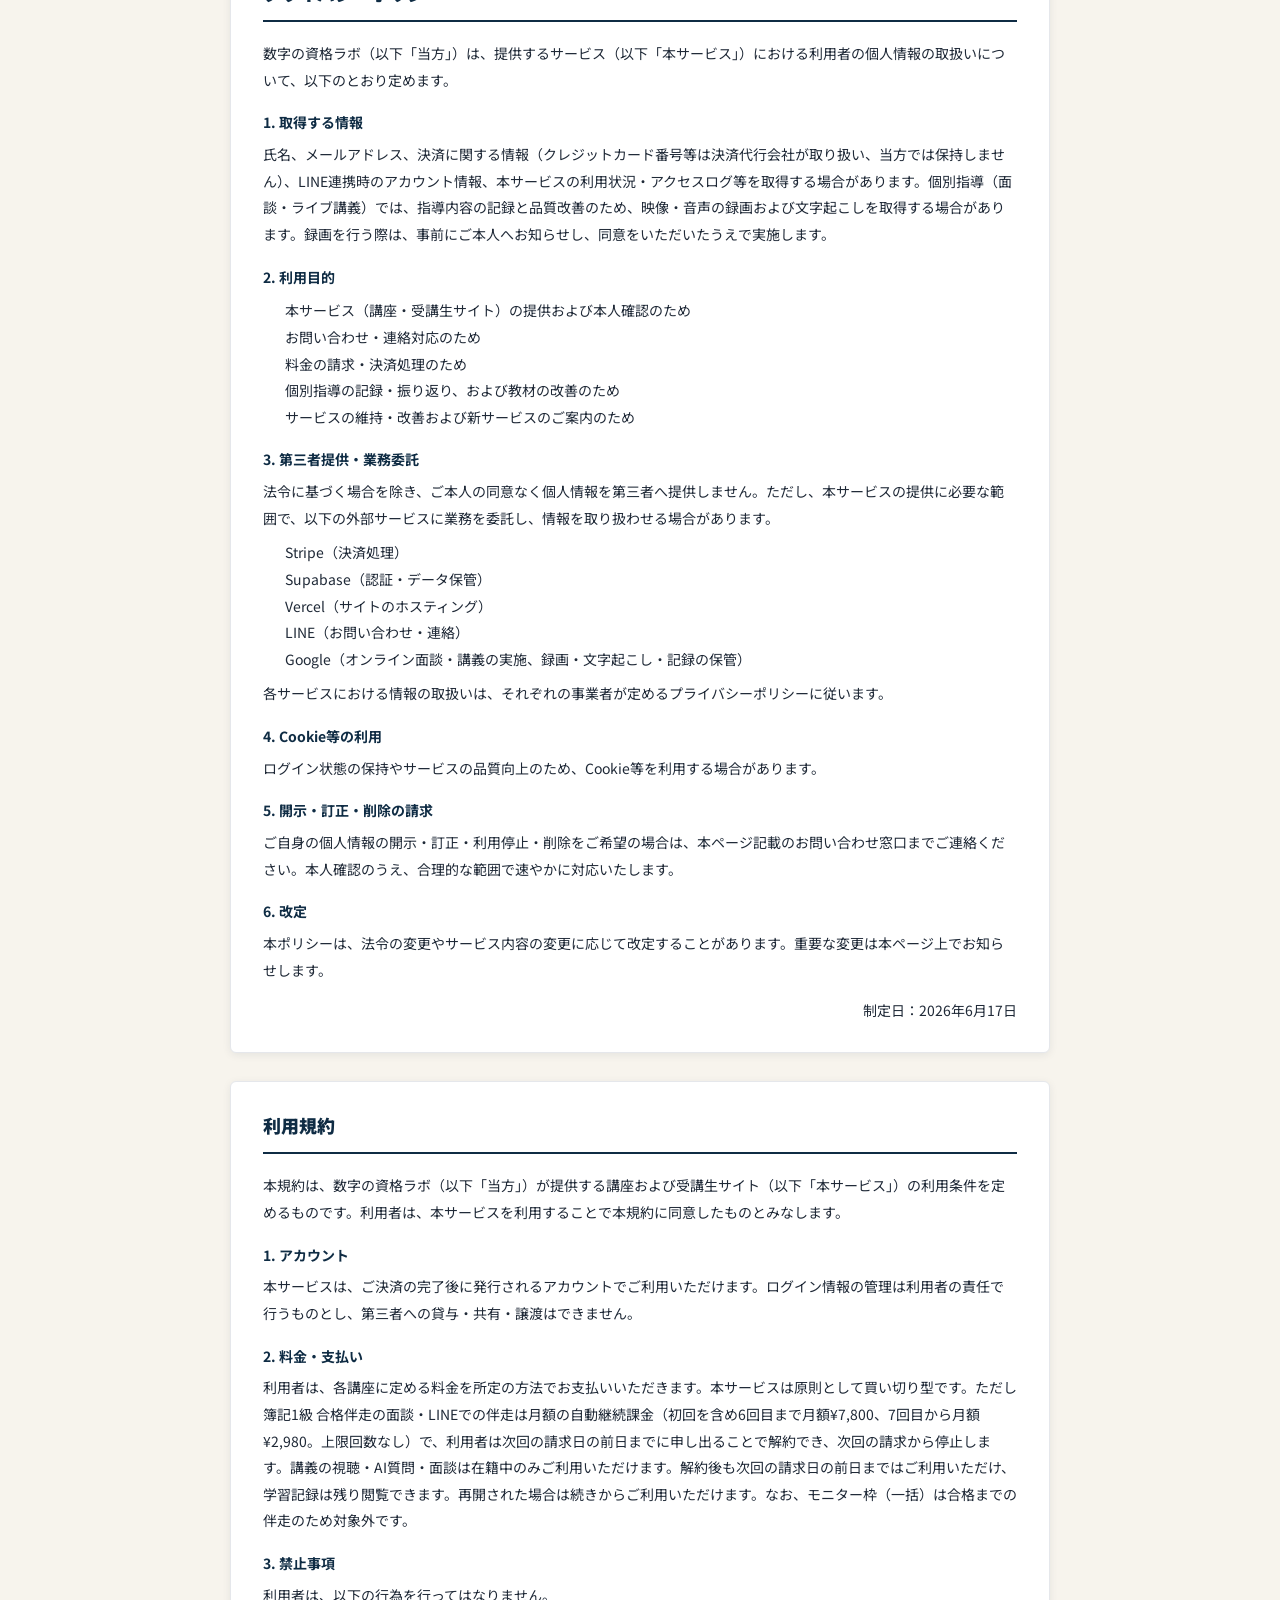
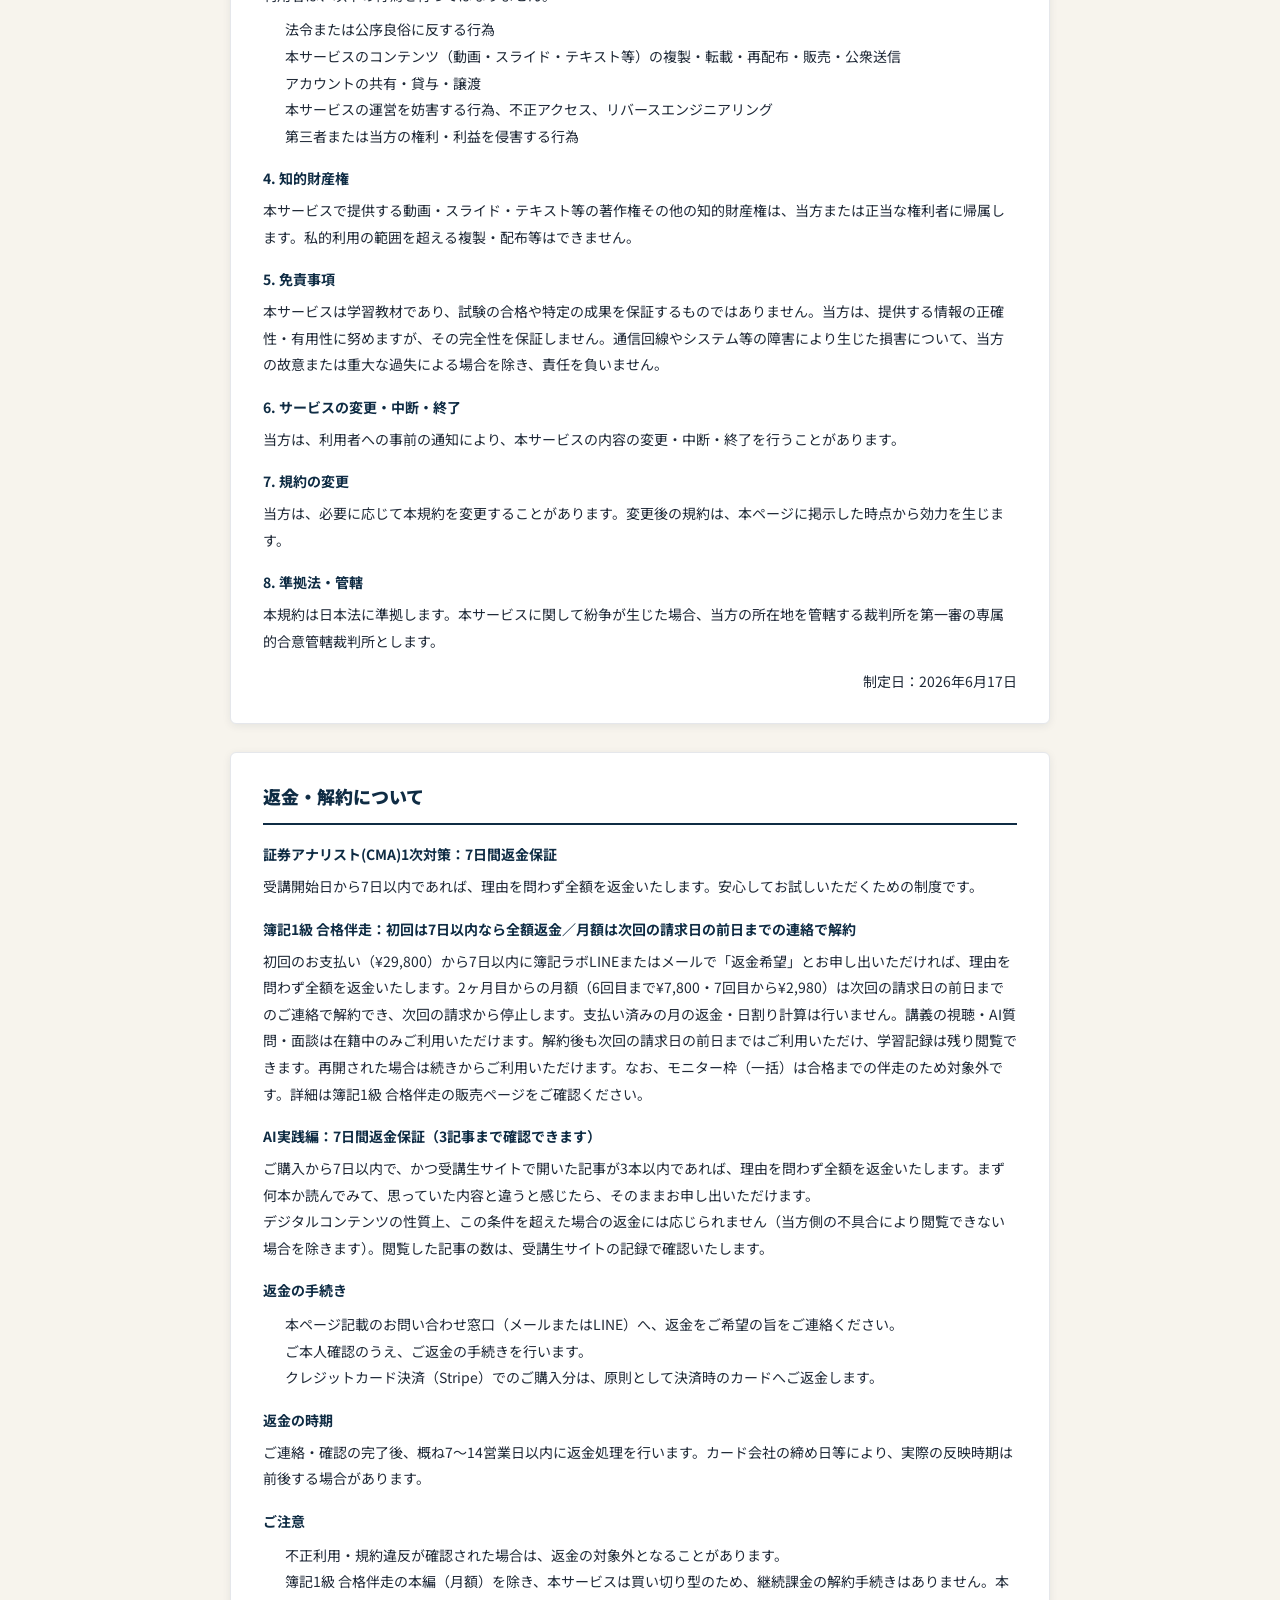
==== commit cdc8b59c: "lp(boki): 月額を6回目まで¥7,800・7回目から¥2,980（合格まで・上限なし）の表記に。最大18回の文を削除 Co-Authored-By: Claude Opus 5.5 <nore" ====
--- a/index.html
+++ b/index.html
@@ -3591,7 +3591,7 @@
           <dt>メールアドレス</dt>
           <dd><a href="mailto:cmaacademy.info@gmail.com">cmaacademy.info@gmail.com</a></dd>
           <dt>販売価格</dt>
-          <dd>各講座の販売ページに税込価格を表示します（販売中：証券アナリスト1次 科目Ⅰ（証券分析）¥24,800／科目Ⅱ（簿記＋ファンダメンタル分析）¥14,800／科目Ⅲ（経済＋数学＋確率統計）¥14,800／伴走あり（3科目・模擬試験・合格まで伴走）¥89,800／簿記1級 合格伴走 初回 ¥29,800・2ヶ月目から月額 ¥7,800（解約のお申し出まで毎月。請求は初回を含め最大18回で終了）・モニター枠（先着5人・月払いとは別枠）一括 ¥98,000／金融AI実践編 ¥29,800／副業×AI実践編 ¥99,800。いずれも税込。その他の近日発売の講座は、販売開始時に販売ページで価格を表示します）。</dd>
+          <dd>各講座の販売ページに税込価格を表示します（販売中：証券アナリスト1次 科目Ⅰ（証券分析）¥24,800／科目Ⅱ（簿記＋ファンダメンタル分析）¥14,800／科目Ⅲ（経済＋数学＋確率統計）¥14,800／伴走あり（3科目・模擬試験・合格まで伴走）¥89,800／簿記1級 合格伴走 初回 ¥29,800・2〜6ヶ月目は月額 ¥7,800・7ヶ月目から月額 ¥2,980（解約のお申し出まで毎月。上限回数なし）・モニター枠（先着5人・月払いとは別枠）一括 ¥98,000／金融AI実践編 ¥29,800／副業×AI実践編 ¥99,800。いずれも税込。その他の近日発売の講座は、販売開始時に販売ページで価格を表示します）。</dd>
           <dt>商品代金以外の必要料金</dt>
           <dd>インターネット接続料金・通信料金等はお客様のご負担となります。</dd>
           <dt>お支払い方法</dt>
@@ -3601,7 +3601,7 @@
           <dt>商品の引き渡し時期</dt>
           <dd>ご決済の確認後、受講生サイトへのログイン用のご案内メールをお送りします（通常は数分以内、遅くとも24時間以内）。</dd>
           <dt>返品・キャンセル</dt>
-          <dd>返金条件は講座の種類によって異なります。<strong>証券アナリスト(CMA)1次対策</strong>は、受講開始日から7日以内であれば理由を問わず全額返金いたします。<strong>簿記1級 合格伴走</strong>は、初回のお支払い（¥29,800）から7日以内にお申し出いただければ理由を問わず全額返金いたします。2ヶ月目からの月額（¥7,800）は次回の請求日の前日までのご連絡で解約でき、次回の請求から停止します。支払い済みの月の返金・日割り計算は行いません。<strong>AI実践編（副業×AI実践編／金融AI実践編。販売を終了した会計×AI実践編・AIビジネス基礎編・金融会計セットも同条件です）</strong>は、ご購入から7日以内かつ受講生サイトで開いた記事が3本以内の場合に限り、理由を問わず全額返金いたします。デジタルコンテンツの性質上、これを超えた場合の返金には応じられません（当方側の不具合により閲覧できない場合を除きます）。詳細は本ページ内「返金・解約について」をご確認ください。</dd>
+          <dd>返金条件は講座の種類によって異なります。<strong>証券アナリスト(CMA)1次対策</strong>は、受講開始日から7日以内であれば理由を問わず全額返金いたします。<strong>簿記1級 合格伴走</strong>は、初回のお支払い（¥29,800）から7日以内にお申し出いただければ理由を問わず全額返金いたします。2ヶ月目からの月額（6回目まで¥7,800・7回目から¥2,980）は次回の請求日の前日までのご連絡で解約でき、次回の請求から停止します。支払い済みの月の返金・日割り計算は行いません。<strong>AI実践編（副業×AI実践編／金融AI実践編。販売を終了した会計×AI実践編・AIビジネス基礎編・金融会計セットも同条件です）</strong>は、ご購入から7日以内かつ受講生サイトで開いた記事が3本以内の場合に限り、理由を問わず全額返金いたします。デジタルコンテンツの性質上、これを超えた場合の返金には応じられません（当方側の不具合により閲覧できない場合を除きます）。詳細は本ページ内「返金・解約について」をご確認ください。</dd>
           <dt>動作環境</dt>
           <dd>動画再生とインターネット接続が可能な環境、および最新版のブラウザ（Google Chrome / Safari / Microsoft Edge 等）を推奨します。</dd>
         </dl>
@@ -3648,7 +3648,7 @@
         <h4>1. アカウント</h4>
         <p>本サービスは、ご決済の完了後に発行されるアカウントでご利用いただけます。ログイン情報の管理は利用者の責任で行うものとし、第三者への貸与・共有・譲渡はできません。</p>
         <h4>2. 料金・支払い</h4>
-        <p>利用者は、各講座に定める料金を所定の方法でお支払いいただきます。本サービスは原則として買い切り型です。ただし簿記1級 合格伴走の面談・LINEでの伴走は月額の自動継続課金（初回を含め最大18回）で、利用者は次回の請求日の前日までに申し出ることで解約でき、次回の請求から停止します。講義の視聴・AI質問・面談は在籍中のみご利用いただけます。解約後も次回の請求日の前日まではご利用いただけ、学習記録は残り閲覧できます。再開された場合は続きからご利用いただけます。なお、モニター枠（一括）は合格までの伴走のため対象外です。</p>
+        <p>利用者は、各講座に定める料金を所定の方法でお支払いいただきます。本サービスは原則として買い切り型です。ただし簿記1級 合格伴走の面談・LINEでの伴走は月額の自動継続課金（初回を含め6回目まで月額¥7,800、7回目から月額¥2,980。上限回数なし）で、利用者は次回の請求日の前日までに申し出ることで解約でき、次回の請求から停止します。講義の視聴・AI質問・面談は在籍中のみご利用いただけます。解約後も次回の請求日の前日まではご利用いただけ、学習記録は残り閲覧できます。再開された場合は続きからご利用いただけます。なお、モニター枠（一括）は合格までの伴走のため対象外です。</p>
         <h4>3. 禁止事項</h4>
         <p>利用者は、以下の行為を行ってはなりません。</p>
         <ul>
@@ -3677,7 +3677,7 @@
         <h4>証券アナリスト(CMA)1次対策：7日間返金保証</h4>
         <p>受講開始日から7日以内であれば、理由を問わず全額を返金いたします。安心してお試しいただくための制度です。</p>
         <h4>簿記1級 合格伴走：初回は7日以内なら全額返金／月額は次回の請求日の前日までの連絡で解約</h4>
-        <p>初回のお支払い（¥29,800）から7日以内に簿記ラボLINEまたはメールで「返金希望」とお申し出いただければ、理由を問わず全額を返金いたします。2ヶ月目からの月額（¥7,800）は次回の請求日の前日までのご連絡で解約でき、次回の請求から停止します。支払い済みの月の返金・日割り計算は行いません。講義の視聴・AI質問・面談は在籍中のみご利用いただけます。解約後も次回の請求日の前日まではご利用いただけ、学習記録は残り閲覧できます。再開された場合は続きからご利用いただけます。なお、モニター枠（一括）は合格までの伴走のため対象外です。詳細は簿記1級 合格伴走の販売ページをご確認ください。</p>
+        <p>初回のお支払い（¥29,800）から7日以内に簿記ラボLINEまたはメールで「返金希望」とお申し出いただければ、理由を問わず全額を返金いたします。2ヶ月目からの月額（6回目まで¥7,800・7回目から¥2,980）は次回の請求日の前日までのご連絡で解約でき、次回の請求から停止します。支払い済みの月の返金・日割り計算は行いません。講義の視聴・AI質問・面談は在籍中のみご利用いただけます。解約後も次回の請求日の前日まではご利用いただけ、学習記録は残り閲覧できます。再開された場合は続きからご利用いただけます。なお、モニター枠（一括）は合格までの伴走のため対象外です。詳細は簿記1級 合格伴走の販売ページをご確認ください。</p>
         <h4>AI実践編：7日間返金保証（3記事まで確認できます）</h4>
         <p>ご購入から7日以内で、かつ受講生サイトで開いた記事が3本以内であれば、理由を問わず全額を返金いたします。まず何本か読んでみて、思っていた内容と違うと感じたら、そのままお申し出いただけます。</p>
         <p>デジタルコンテンツの性質上、この条件を超えた場合の返金には応じられません（当方側の不具合により閲覧できない場合を除きます）。閲覧した記事の数は、受講生サイトの記録で確認いたします。</p>
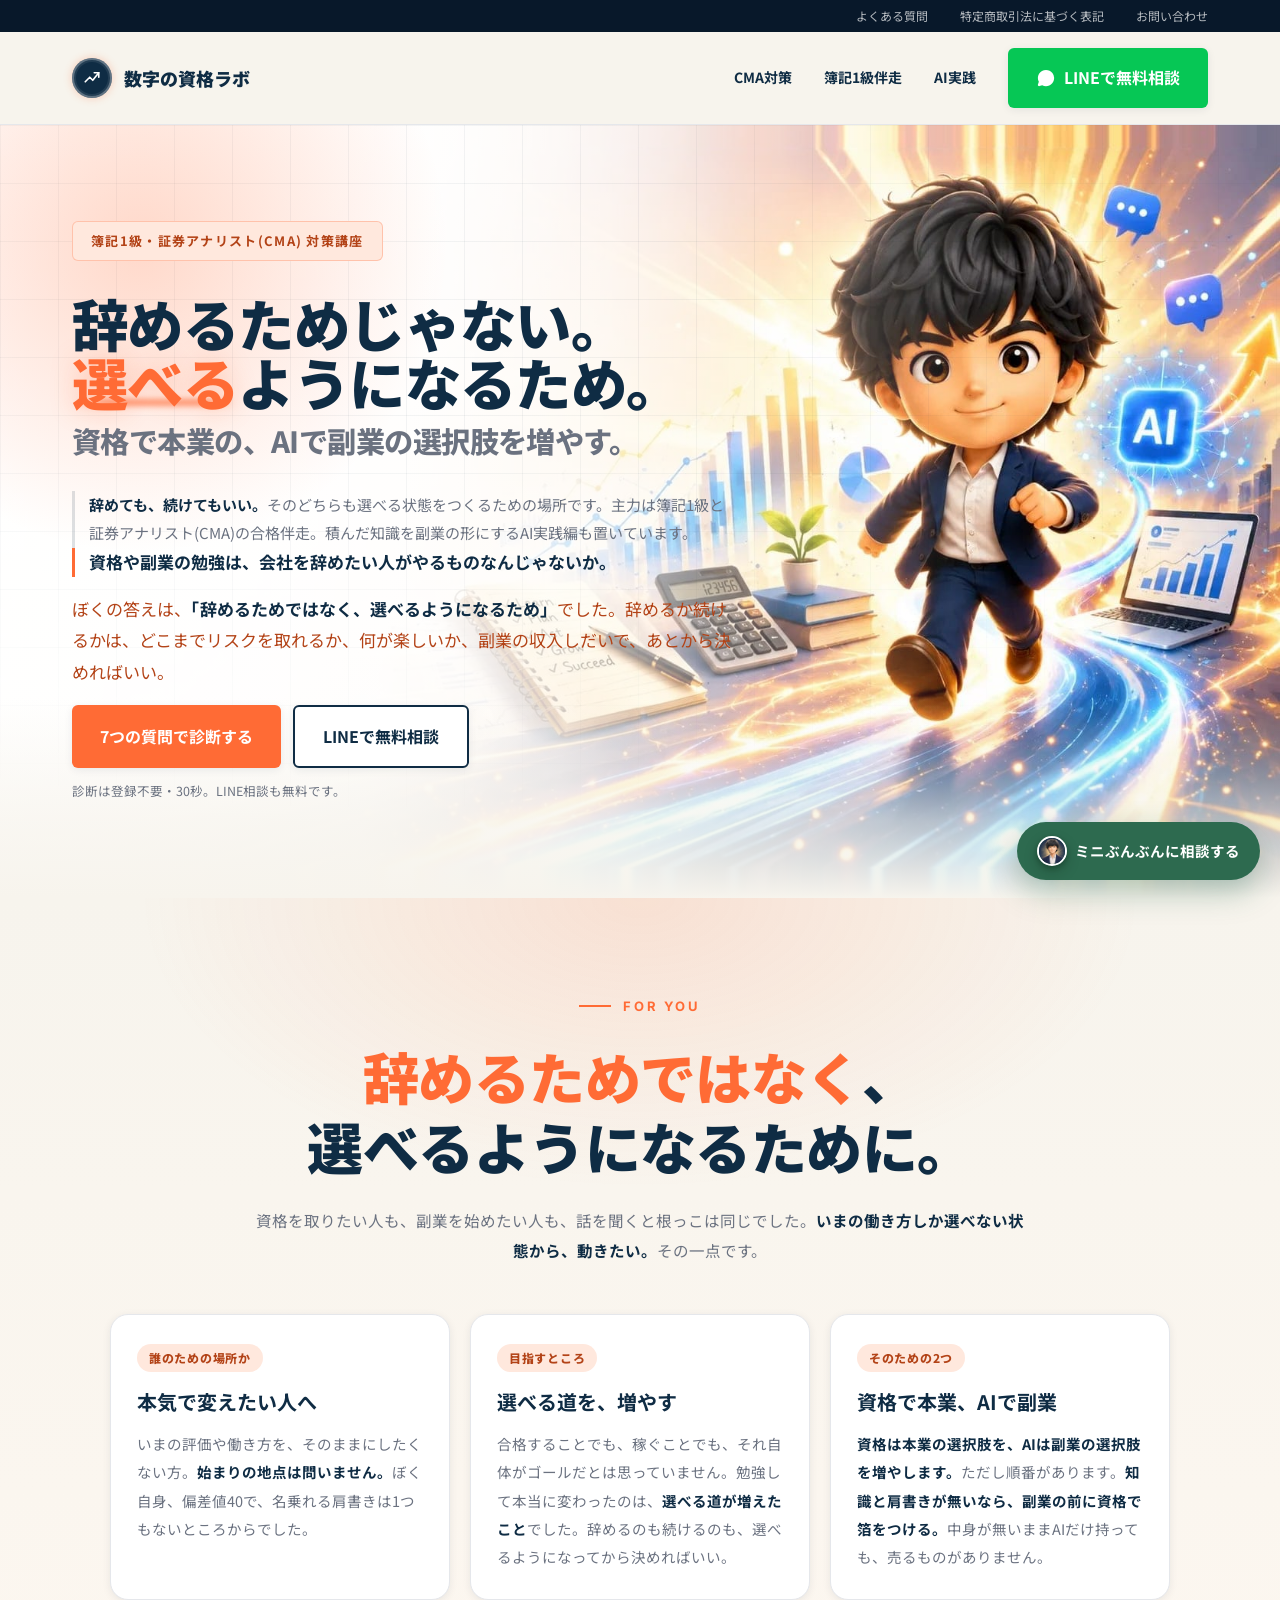
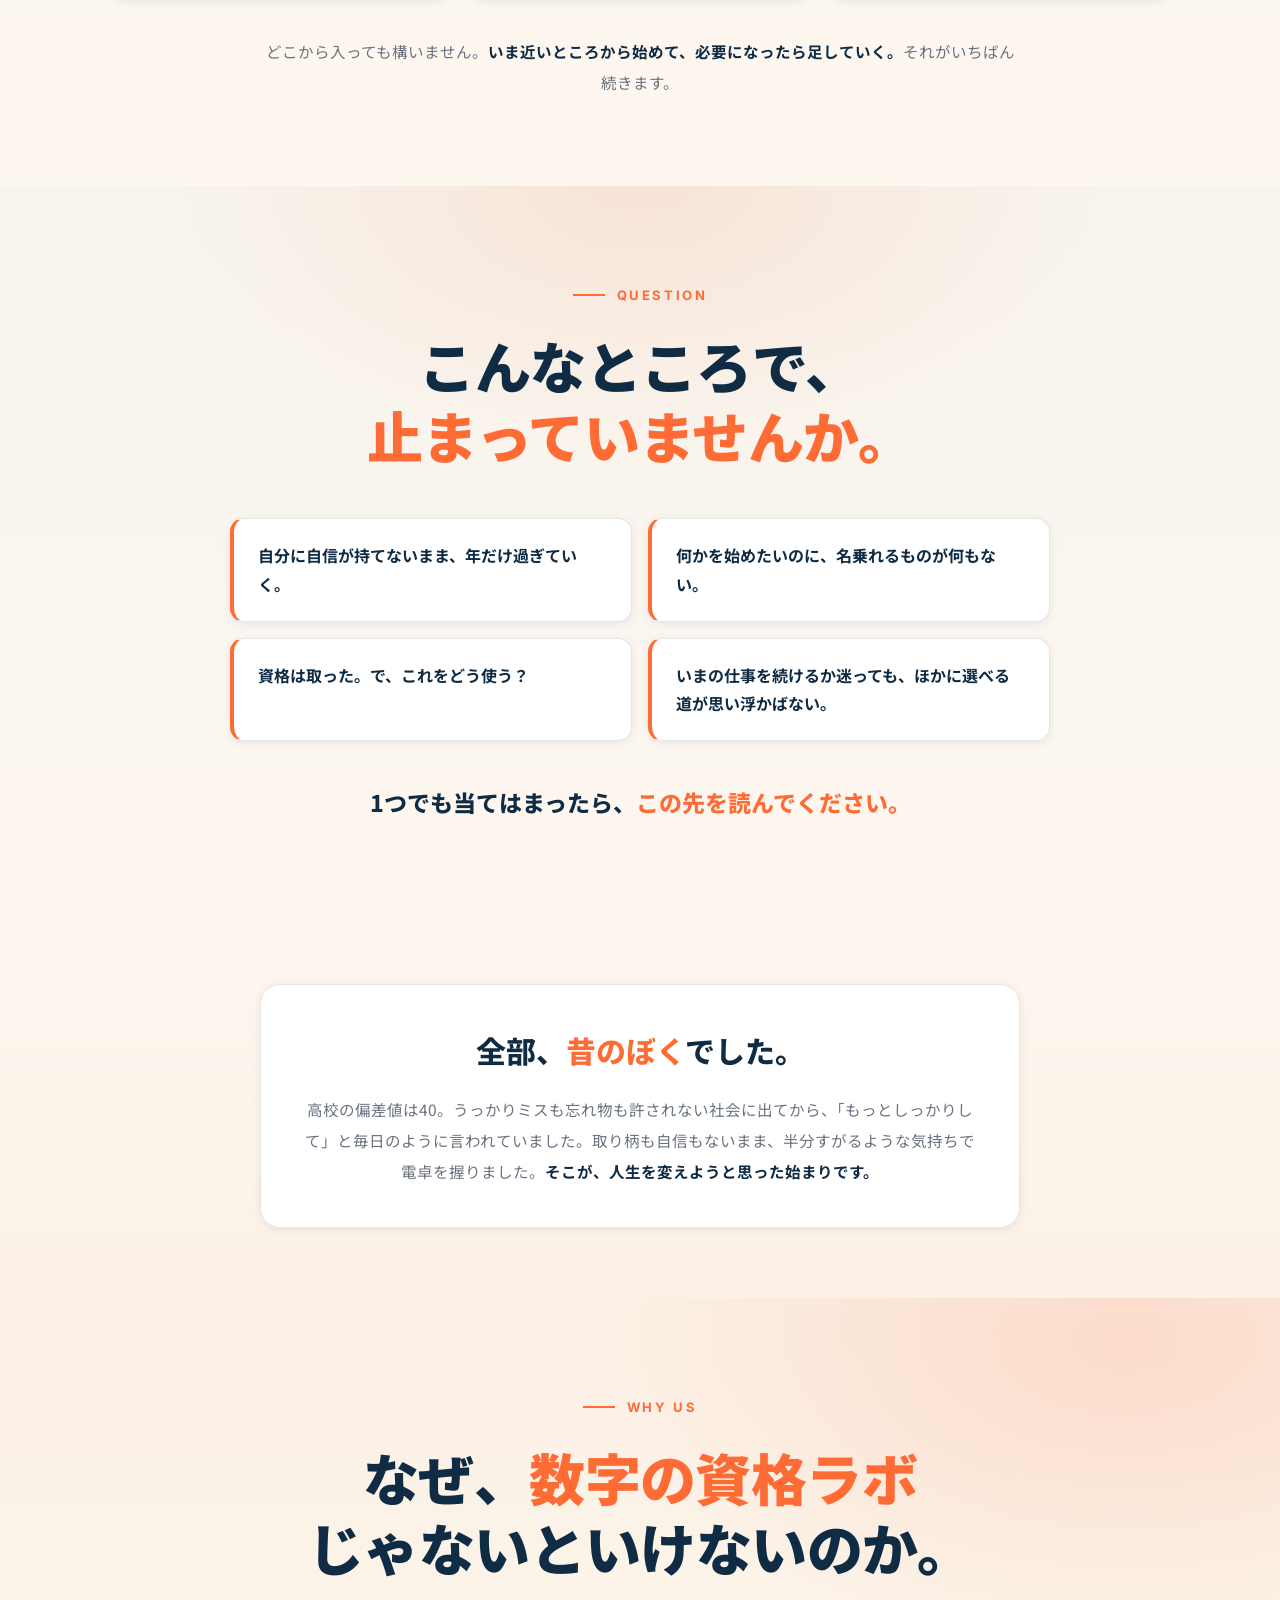
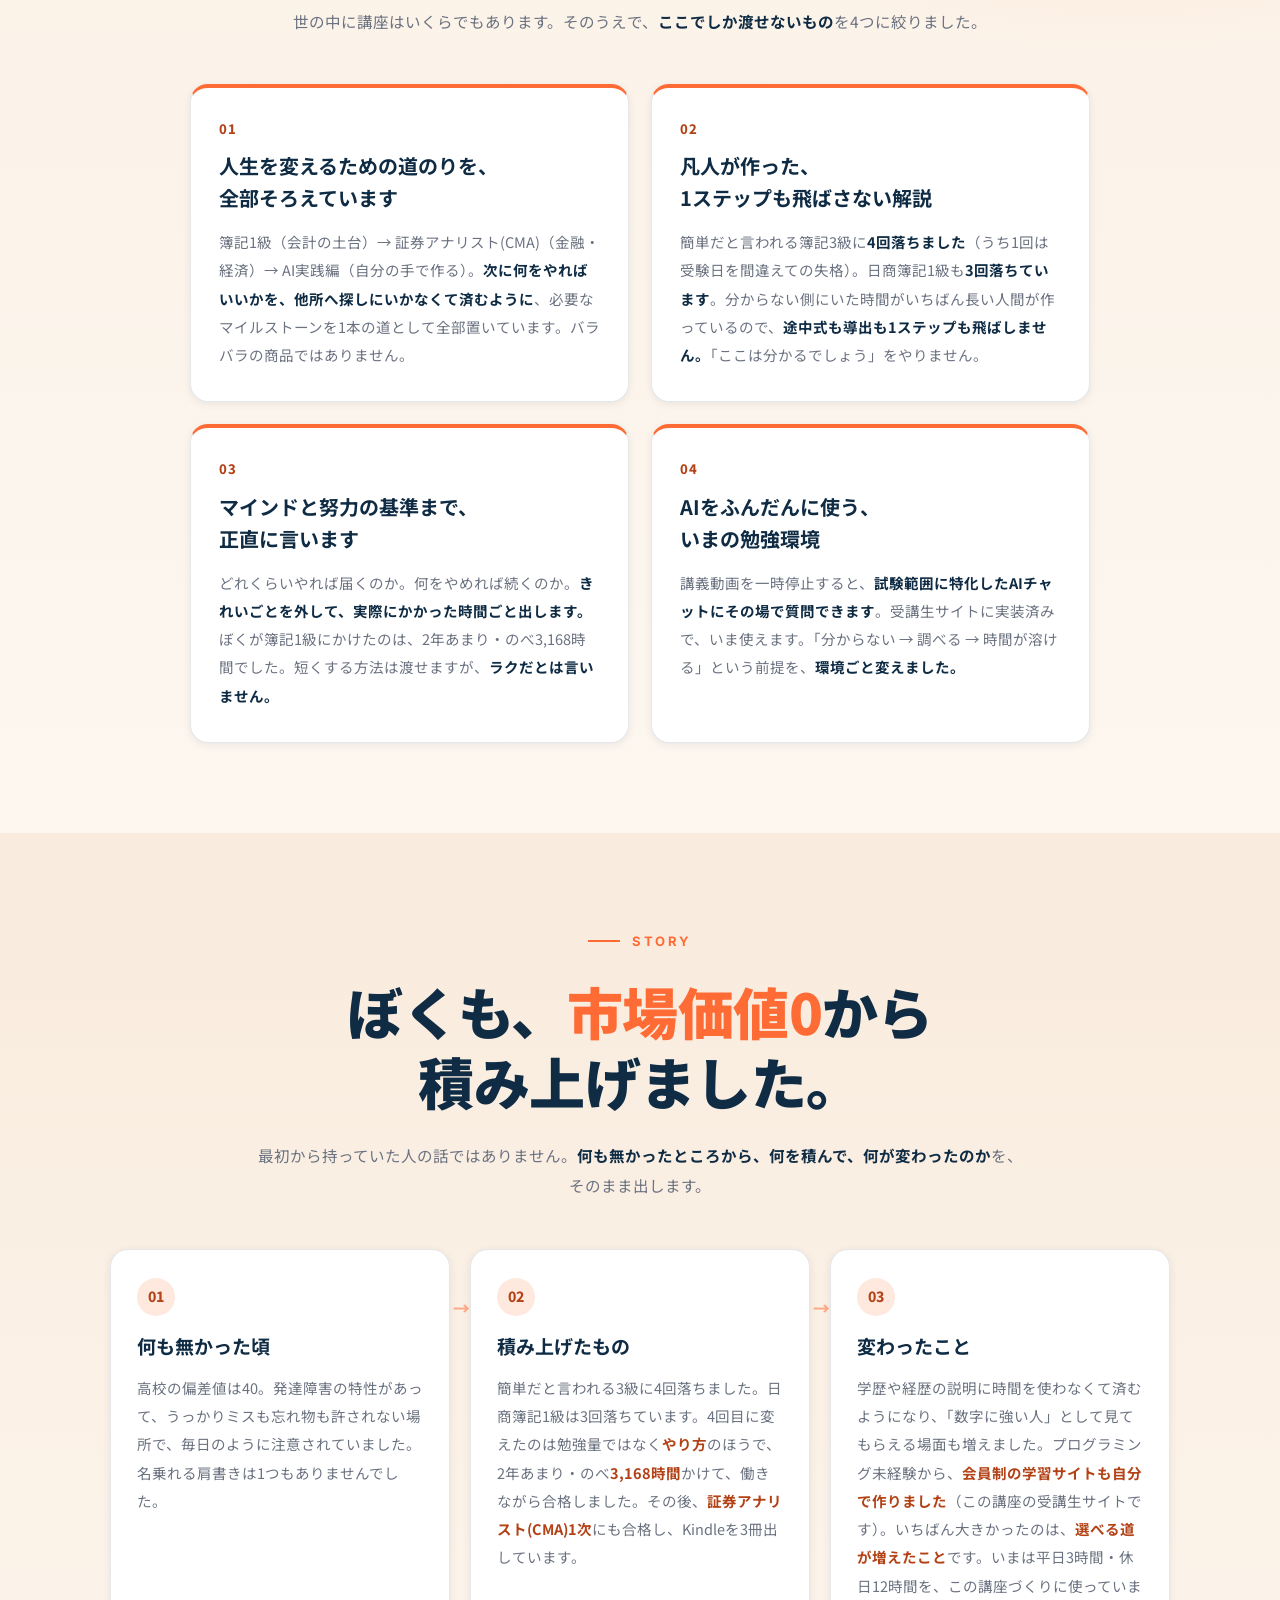
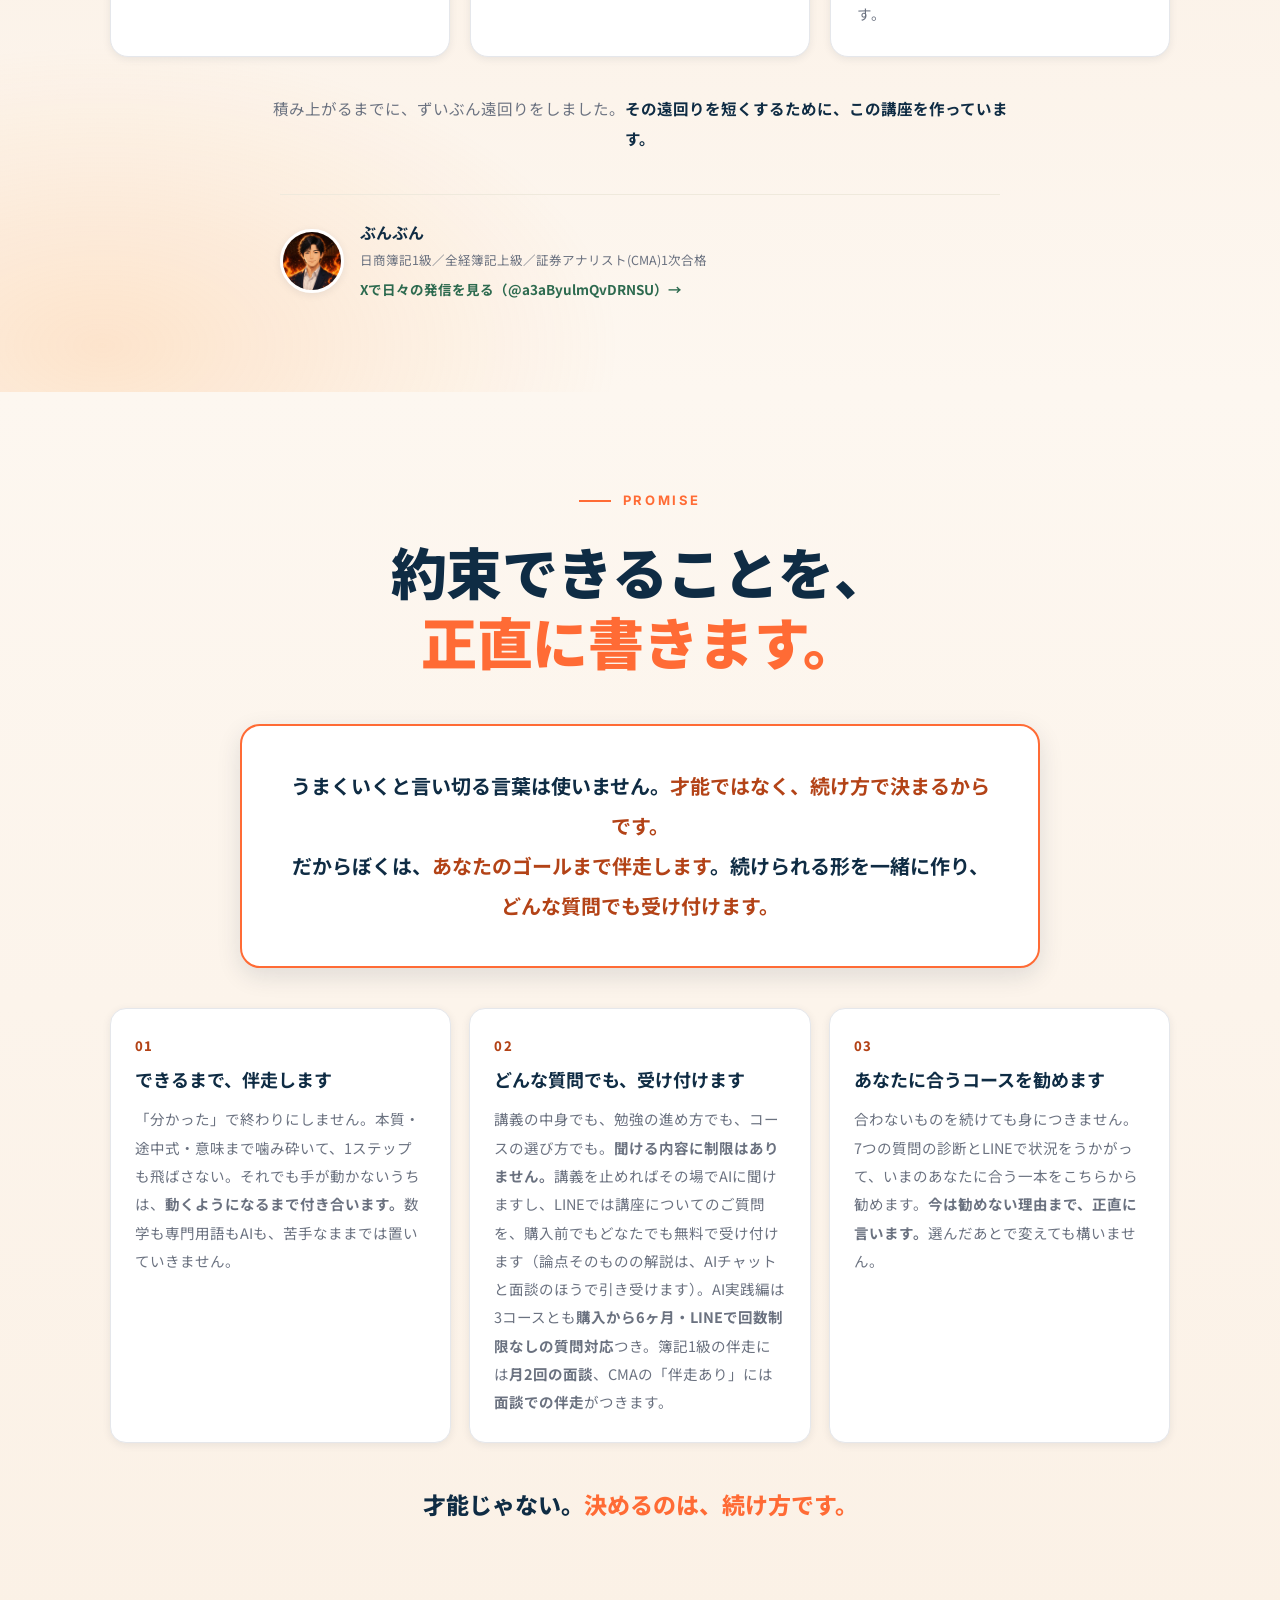
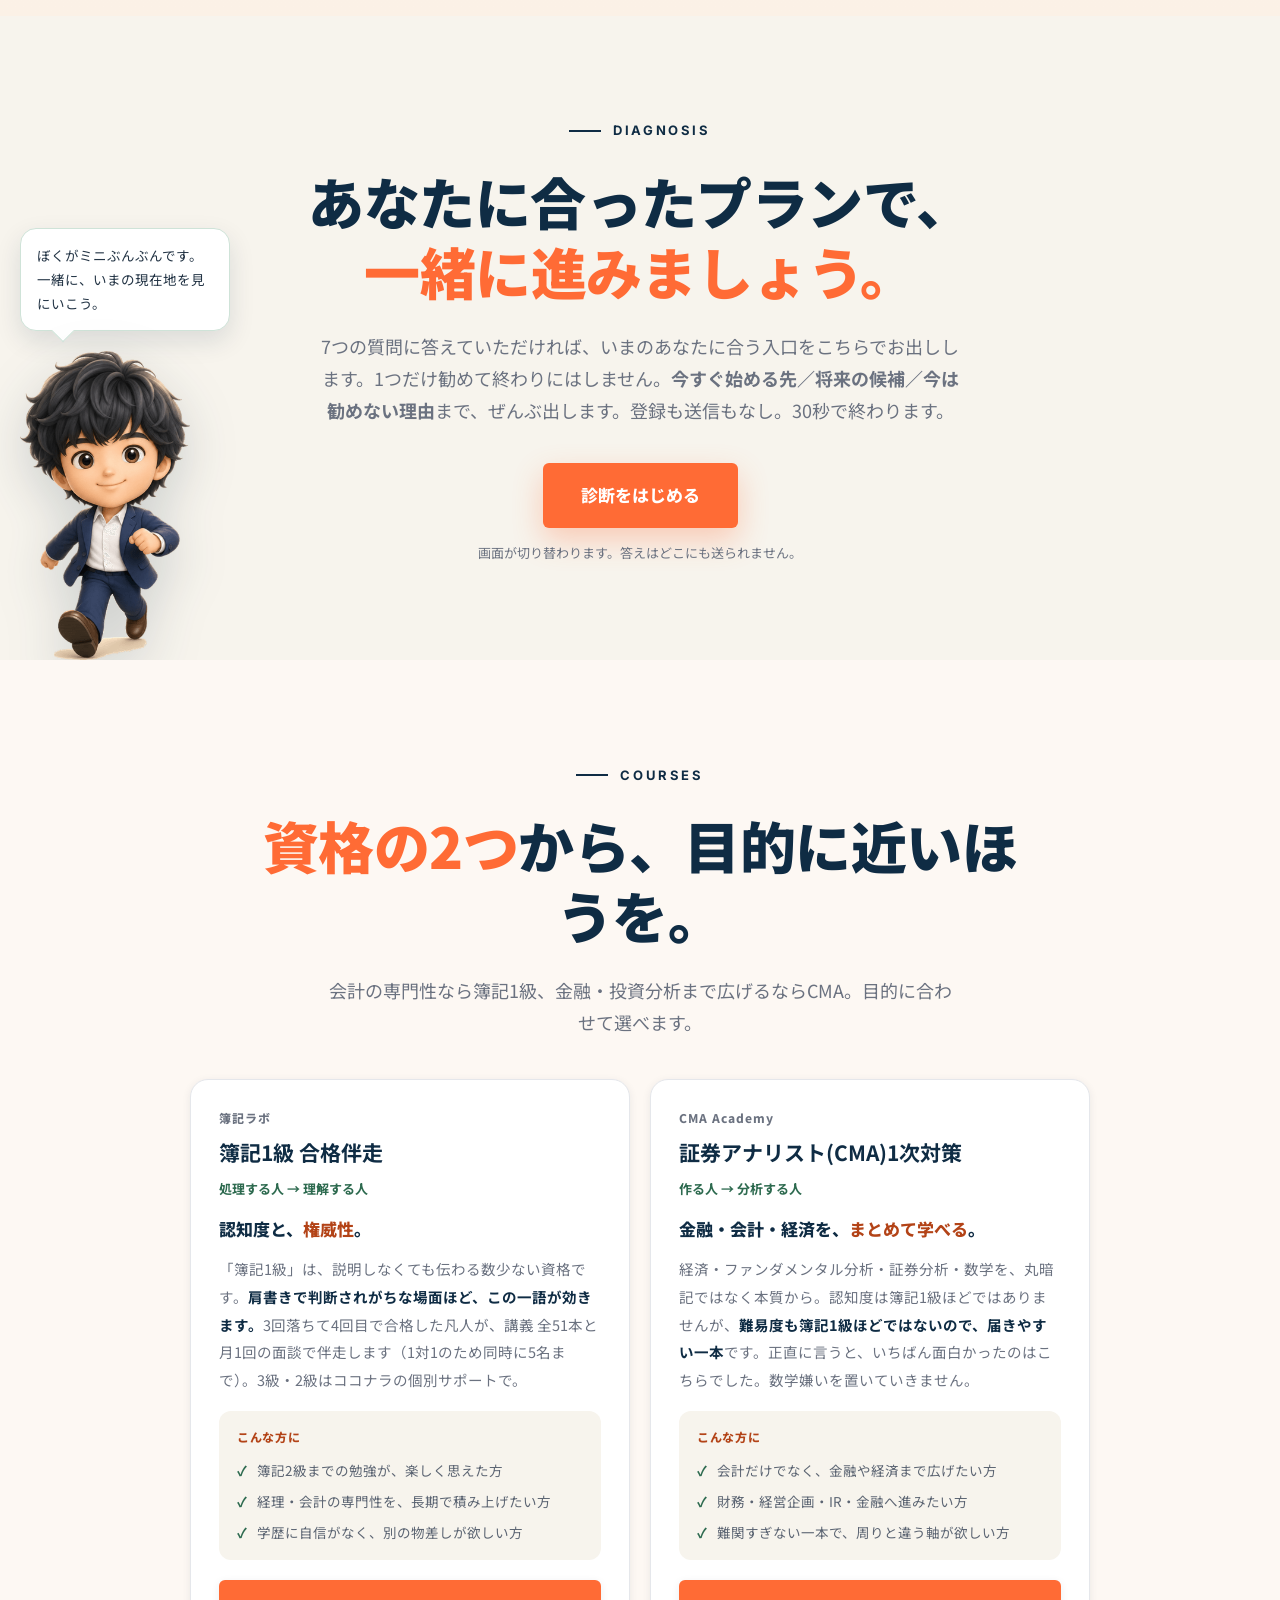
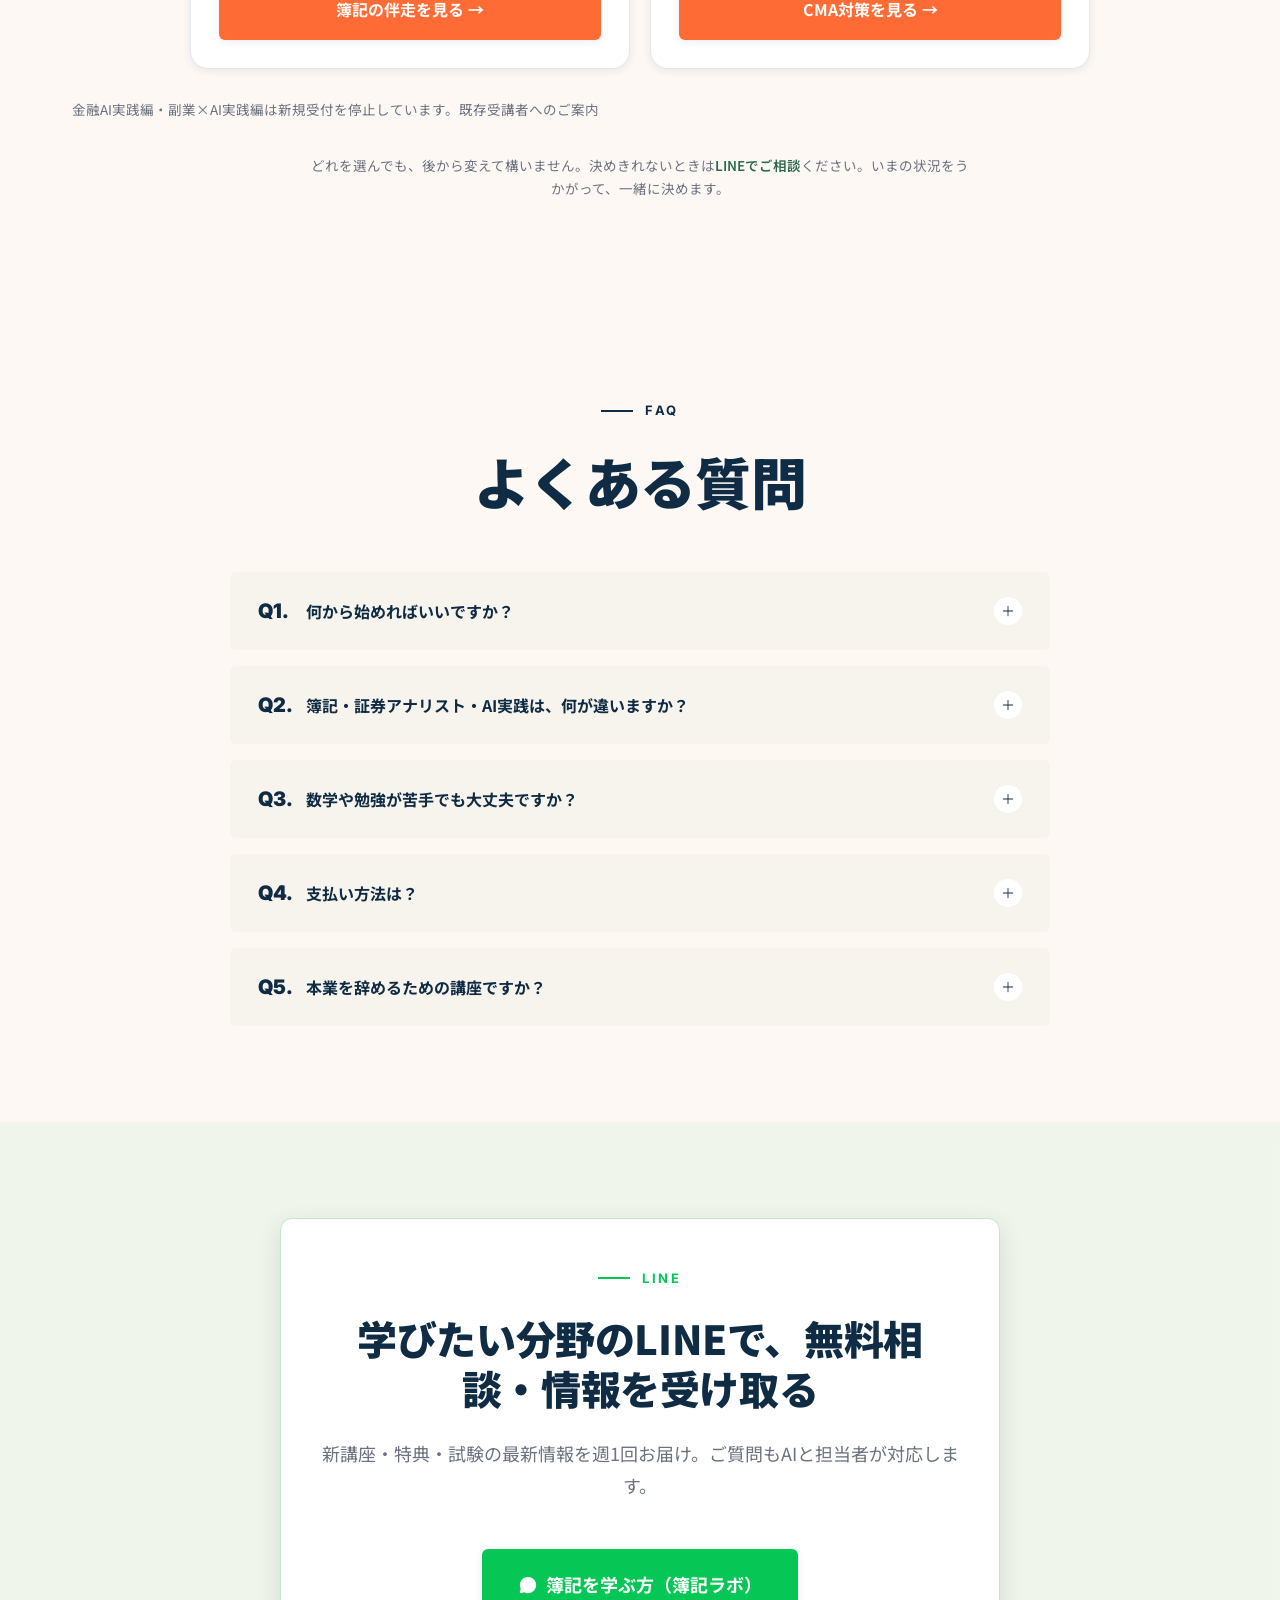
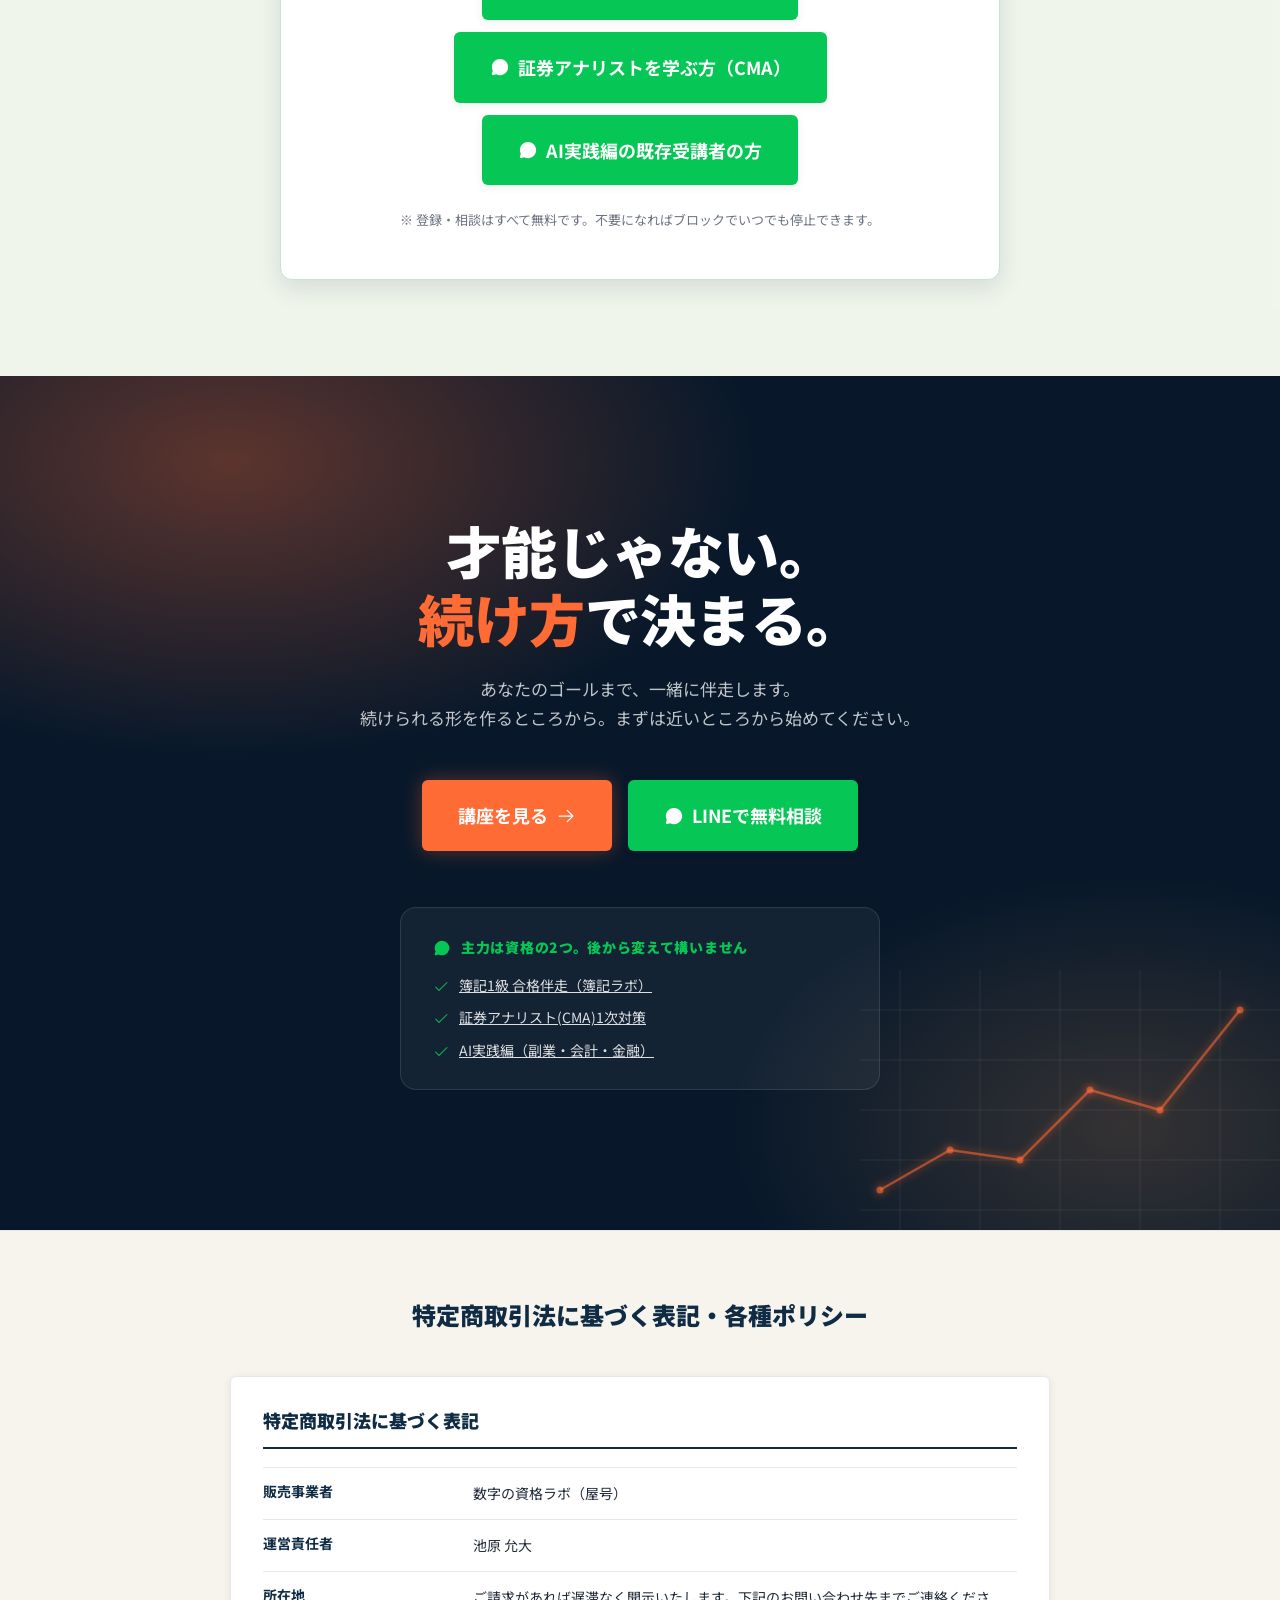
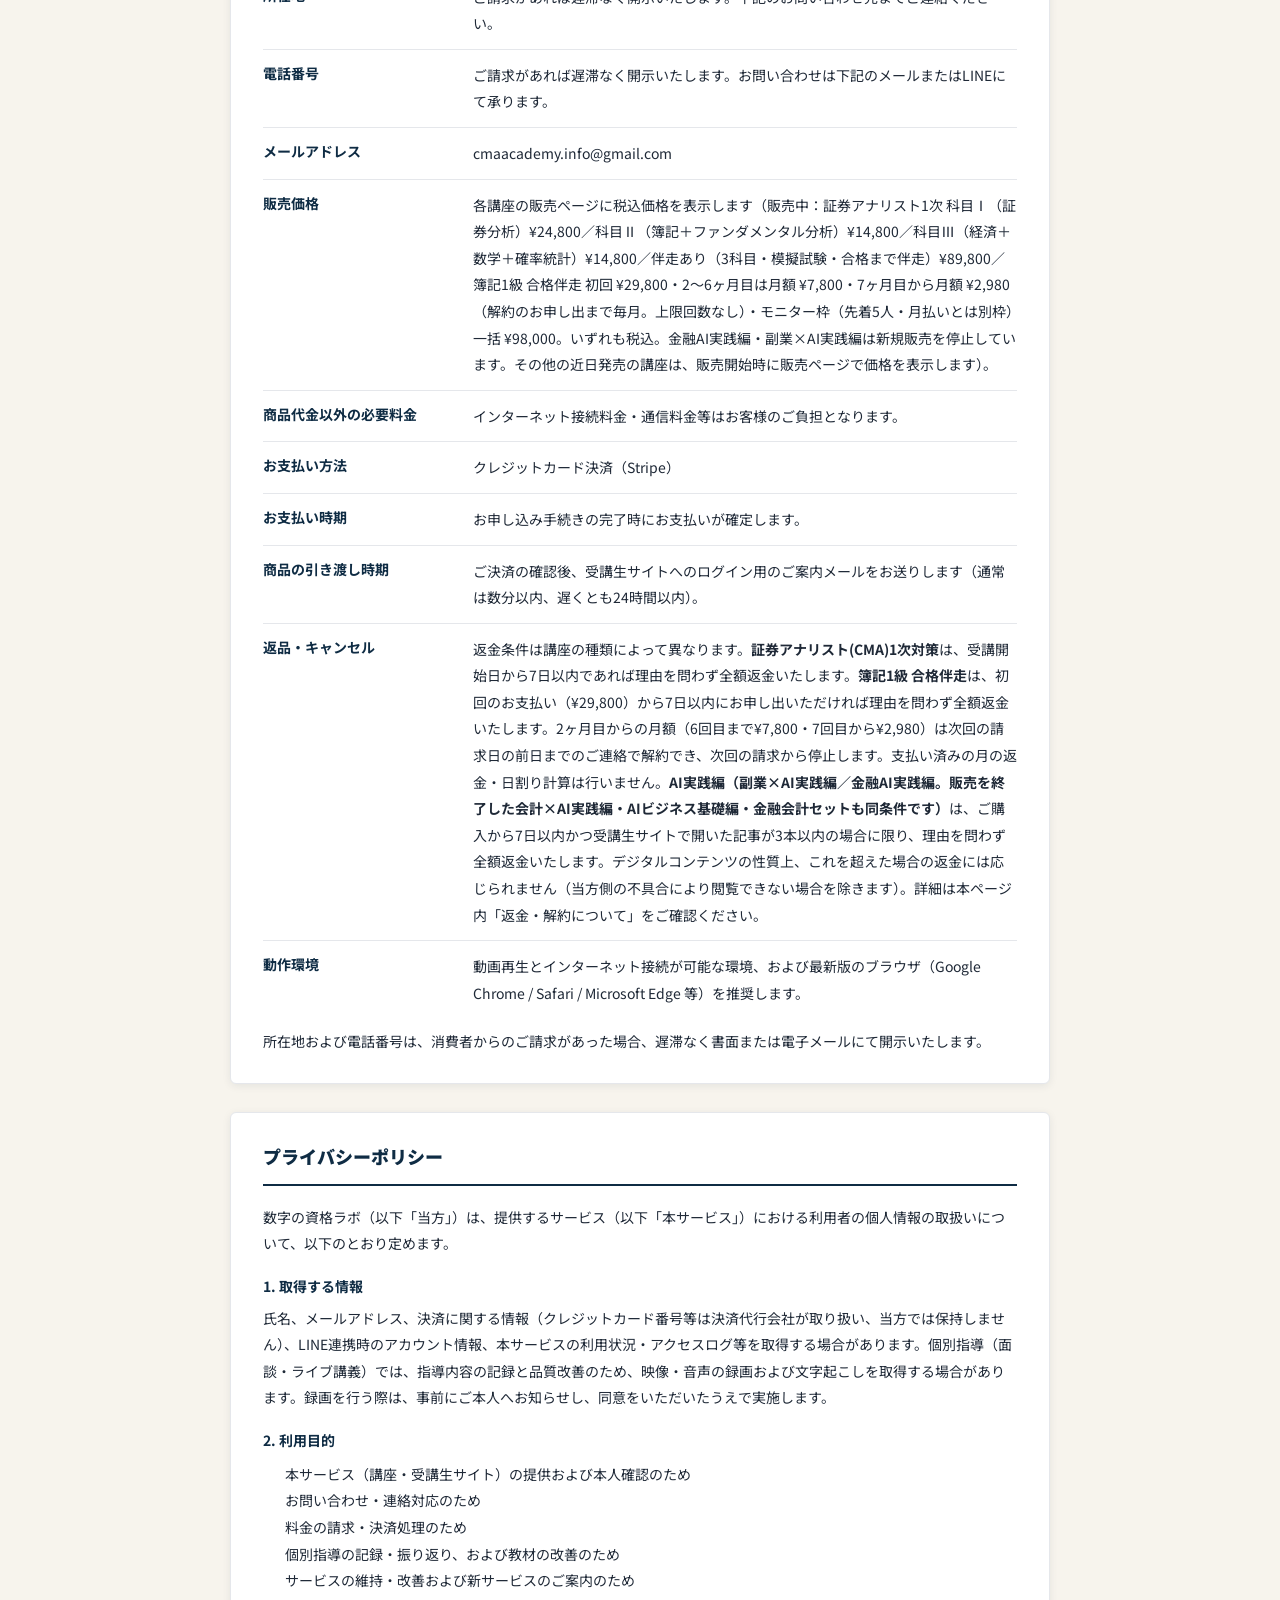
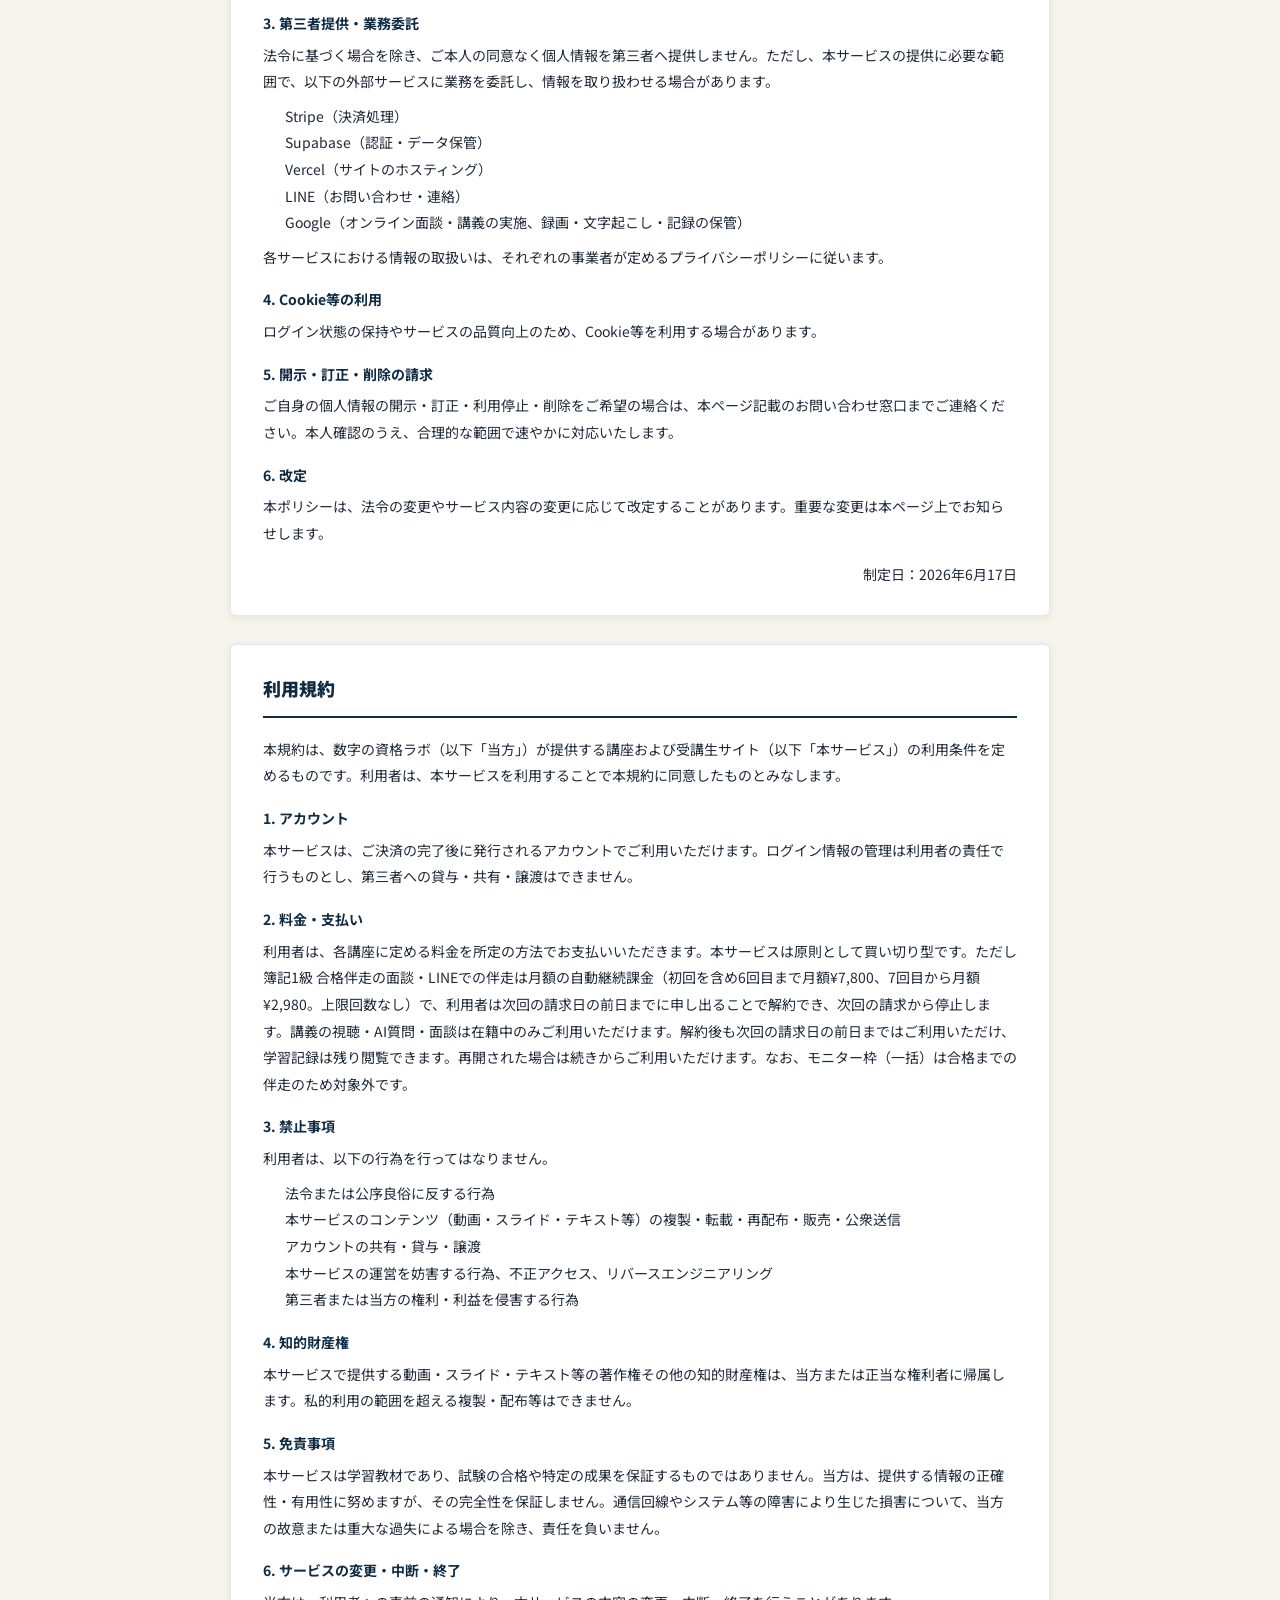
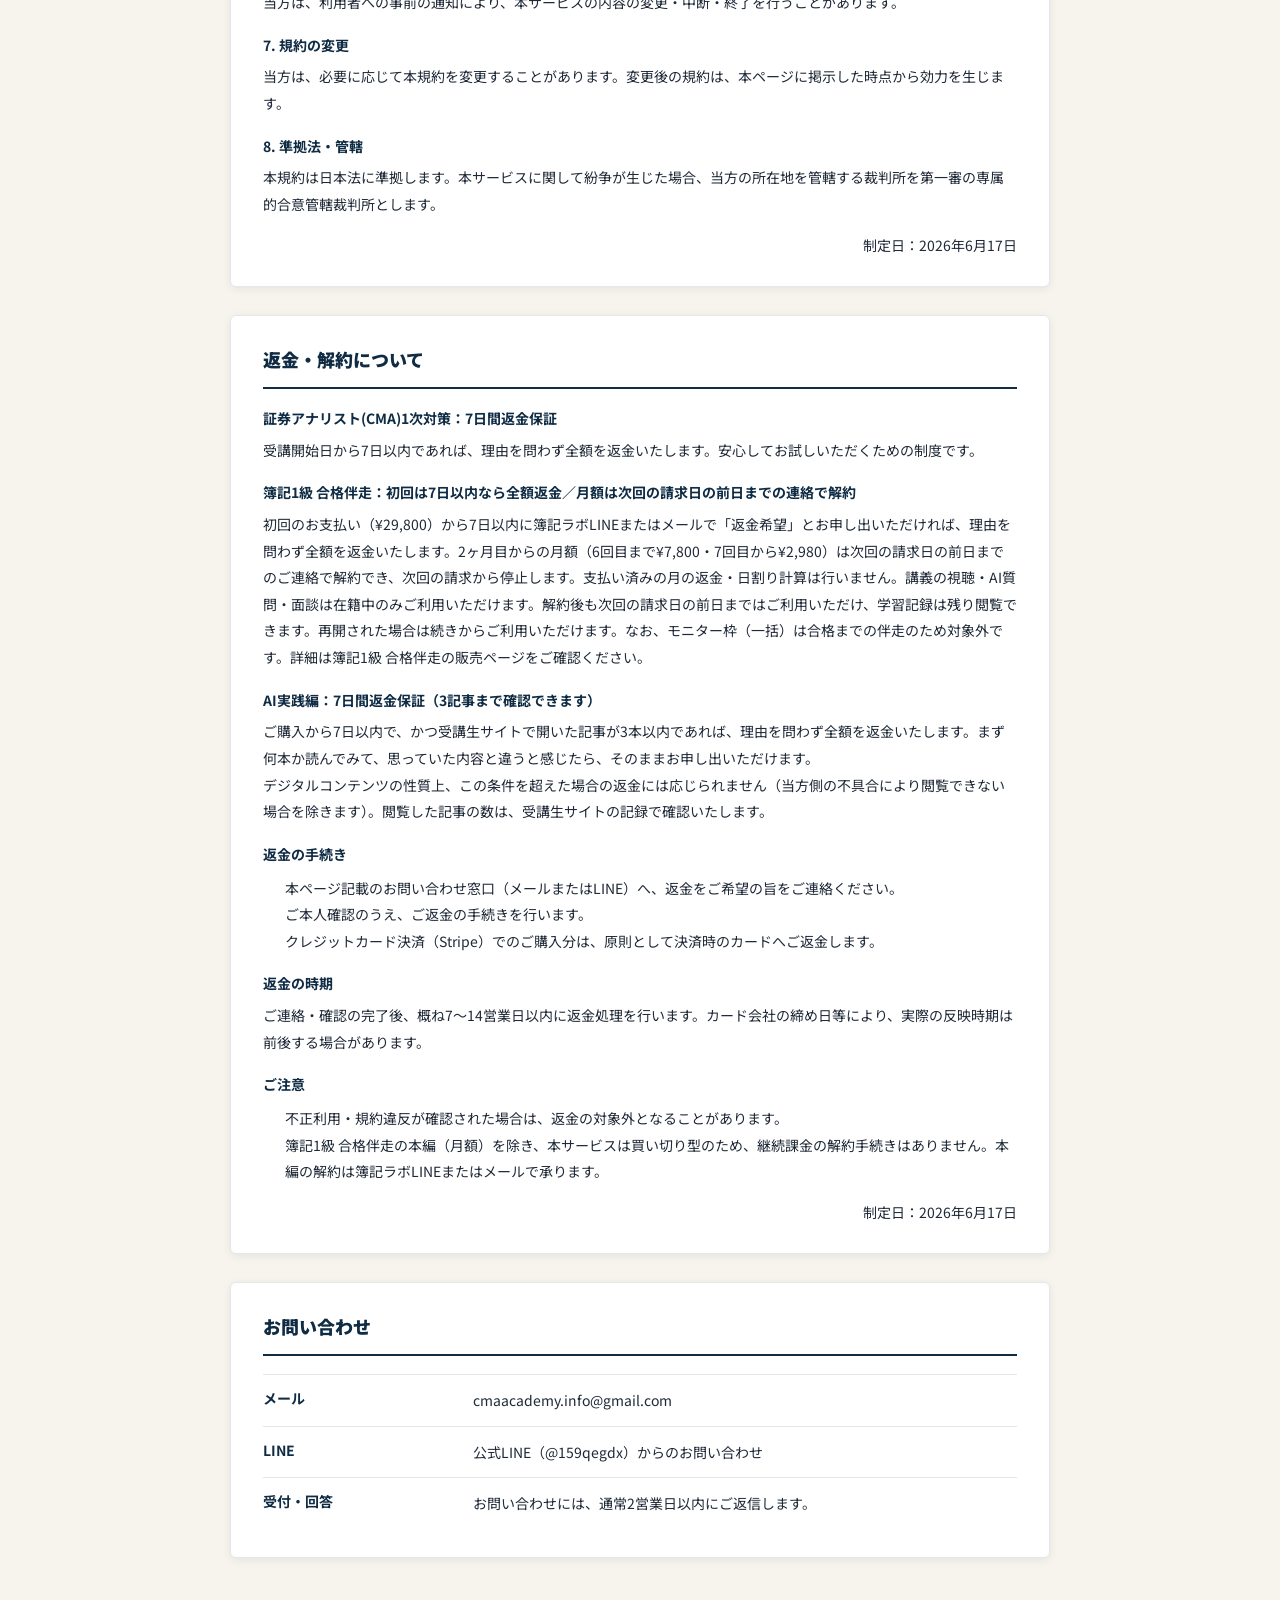
==== commit f75a8691: "Stop new AI course promotions and purchase routes" ====
--- a/index.html
+++ b/index.html
@@ -12,7 +12,7 @@
   <meta charset="UTF-8">
   <meta name="viewport" content="width=device-width, initial-scale=1.0">
   <title>選べるようになるための、資格とAI｜簿記1級・証券アナリスト対策</title>
-  <meta name="description" content="辞めても、続けてもいい。選べるようになるための場所です。資格で本業の選択肢を、AIで副業の選択肢を増やす。講義を止めてその場でAIに質問できる簿記1級・証券アナリスト(CMA)対策と、積んだ知識を副業の形にするAI実践編。偏差値40から積み上げた、凡人の正直な学びを。">
+  <meta name="description" content="簿記1級の合格伴走と証券アナリスト(CMA)1次対策。途中式と意味から学び、講義を止めた場面からAIへ質問できます。金融AI実践編・副業×AI実践編の新規受付は停止しています。">
 
   <!-- 検索・SNS最適化 -->
   <link rel="canonical" href="https://sujilab.net/">
@@ -21,7 +21,7 @@
   <meta property="og:site_name" content="数字の資格ラボ">
   <meta property="og:locale" content="ja_JP">
   <meta property="og:title" content="選べるようになるための、資格とAI｜簿記1級・証券アナリスト対策">
-  <meta property="og:description" content="辞めるためじゃない。選べるようになるため。資格で本業の選択肢を、AIで副業の選択肢を増やす。講義を止めてその場でAIに質問できる簿記1級・証券アナリスト(CMA)対策と、積んだ知識を副業の形にするAI実践編。偏差値40から積み上げた、凡人の正直な学びを。">
+  <meta property="og:description" content="簿記1級の合格伴走と証券アナリスト(CMA)1次対策。途中式と意味から学び、講義を止めた場面からAIへ質問できます。金融AI実践編・副業×AI実践編の新規受付は停止しています。">
   <meta property="og:url" content="https://sujilab.net/">
   <meta property="og:image" content="https://sujilab.net/assets/og-image-v4.jpg">
   <meta property="og:image:type" content="image/jpeg">
@@ -30,7 +30,7 @@
   <meta property="og:image:alt" content="数字の資格ラボ｜簿記1級・証券アナリスト(CMA)・AI実践　資格を、使える武器に">
   <meta name="twitter:card" content="summary_large_image">
   <meta name="twitter:title" content="選べるようになるための、資格とAI｜簿記1級・証券アナリスト対策">
-  <meta name="twitter:description" content="辞めるためじゃない。選べるようになるため。資格で本業の選択肢を、AIで副業の選択肢を増やす。講義を止めてその場でAIに質問できる簿記1級・証券アナリスト(CMA)対策と、積んだ知識を副業の形にするAI実践編。偏差値40から積み上げた、凡人の正直な学びを。">
+  <meta name="twitter:description" content="簿記1級の合格伴走と証券アナリスト(CMA)1次対策。途中式と意味から学び、講義を止めた場面からAIへ質問できます。金融AI実践編・副業×AI実践編の新規受付は停止しています。">
   <meta name="twitter:image" content="https://sujilab.net/assets/og-image-v4.jpg">
   <meta name="twitter:image:alt" content="数字の資格ラボ｜簿記1級・証券アナリスト(CMA)・AI実践　資格を、使える武器に">
   <script type="application/ld+json">
@@ -41,7 +41,7 @@
         "@type": "Organization",
         "name": "数字の資格ラボ",
         "url": "https://sujilab.net/",
-        "description": "簿記1級・証券アナリスト(CMA)の理解重視型オンライン講座と、学んだ会計・金融をAIで実務に使うAI実践編。"
+        "description": "簿記1級の合格伴走と証券アナリスト(CMA)の理解重視型オンライン講座。AI実践編は新規販売を停止しています。"
       },
       {
         "@type": "Course",
@@ -3064,8 +3064,8 @@
 
   <script>
   (function () {
-    // 診断の中身（設問・配点・判定）は、これまでの実装をそのまま引き継いでいる。
-    // 変わったのは「どこで答えるか」だけ。数字を触るときは 事業ハブ/コース診断_設計.md も直すこと。
+    // 2026-11-07：新規受付停止したAI実践編は推薦せず、資格2コースの候補を示す。
+    // すでに簿記1級を持つ方へ同じ資格を勧めない条件は維持する。
     var Q = [
       { t: 'いま一番実現したいことは何ですか？', o: [
         ['自分の知識を収入に変えたい', 0,0,3], ['経理で転職・昇進したい', 3,0,0],
@@ -3080,26 +3080,9 @@
         ['5時間より少ない', 0,0,2], ['5〜10時間', 0,2,1], ['10〜20時間', 2,1,0], ['20時間以上', 3,0,0]] },
       { t: '勉強と実践、どっちを優先したいですか？', o: [
         ['まず資格を取りたい', 2,2,0], ['まず動かして結果を出したい', 0,0,3], ['半々でいい', 0,1,1]] },
-      // ⚠ 「できればやりたくない」でもAI実践編を0点にしない。
-      //    発信しない人向けの回（副業×AI実践編の経理まわり・金融AI）があるので、行き先を変えるだけでよい
       { t: '発信や営業に抵抗はありますか？', o: [
         ['抵抗はない', 0,0,2], ['少しある', 0,0,1], ['できればやりたくない', 1,1,1]] }
     ];
-    // AI実践編は3コースある。どれを出すかは「目的（Q1）」と「発信への抵抗（Q7）」で決める
-    var AI = {
-      side:  { name: '副業×AI実践編（全23回）',        keyword: '副業AI 希望' },
-      // 2026-08-24：会計×AI実践編は副業×AI実践編へ統合して畳んだ。経理まわりの自動化は side に入っている
-      // 2026-08-24：金融AI実践編はCMA講座のページへ移設したので、行き先だけ /cma に差し替える
-      kinyu: { name: '金融AI実践編・投資分析（全9回）', keyword: '金融AI 希望', href: '/cma', cta: '金融AI実践編を見る' }
-    };
-    // card() からも参照するので、描画関数の外に置く
-    var ac = null;
-    function aiCourse(ans) {
-      if (ans[0] === 2) return AI.kinyu;               // 財務・IR・金融へ進みたい
-      // 経理で転職・昇進したい／発信はやりたくない＝どちらも「経理まわりの自動化」が要る。
-      // その回は副業×AI実践編に入っているので side へ送る（2026-08-24の統合）
-      return AI.side;                                  // 収入に変えたい／まだ決まっていない
-    }
     var C = {
       B: { label: '簿記ラボ', name: '簿記1級 合格伴走', href: '/boki', cta: '簿記の伴走を見る',
         r1: '経理・会計で専門性を高めたいという目的と、確保できる勉強時間がしっかり噛み合っています。',
@@ -3111,14 +3094,10 @@
         r1: '分析する側へ進みたいという目的に合っていて、会計の基礎もすでにあります。',
         r2: '会計の土台ができたあと、財務・投資まで広げる段階で効いてきます。',
         r3: 'いまは金融分析より、会計の基盤を固めるほうが目的に近いからです。',
-        r3income: '収入をつくるのが目的なら、CMAは要りません。財務・IR・金融など、本業のポジションを動かしたくなったときに、はじめて意味が出てきます。' },
-      A: { label: 'AI実践編', name: '知識を、AIで収入に変える', href: '/ai', cta: 'AI実践を見る',
-        r1: '早く結果を出したいという条件と、いま持っている知識をそのまま使える点が合っています。',
-        r2: '資格でつくった専門性を、売れる形に変える段階で効いてきます。',
-        r3: 'まず土台になる知識をつくったほうが、結果的に早いと思います。' }
+        r3income: '収入をつくるのが目的なら、CMAは要りません。財務・IR・金融など、本業のポジションを動かしたくなったときに、はじめて意味が出てきます。' }
     };
     var SWAP = '簿記1級は、模擬試験で合格点を連発できてようやくスタートラインの試験です。いま確保できる時間から見ると、先にCMAへ進むほうが届きやすい！ CMAは簿記1級より目指しやすくて、財務・投資の知識は実務でそのまま使えます。';
-    var PREF = { 0: 'A', 1: 'B', 2: 'C' }, ORDER = ['B','C','A'];
+    var PREF = { 0: 'C', 1: 'B', 2: 'C' }, ORDER = ['B','C'];
 
     var world = document.getElementById('dxw');
     var panel = document.getElementById('dxw-panel');
@@ -3236,9 +3215,8 @@
     // name は差し替えできる（AI実践編だけは3コースあるので、どれかを名指しする）
     function card(rank, key, why, name) {
       var c = C[key];
-      // AI実践編だけは行き先が枝分かれする（金融AIはCMA講座のページ）
-      var href = (key === 'A' && ac && ac.href) ? ac.href : c.href;
-      var cta  = (key === 'A' && ac && ac.cta)  ? ac.cta  : c.cta;
+      var href = c.href;
+      var cta = c.cta;
       var head = rank === 1 ? '★ 今すぐ始めるならここ' : (rank === 2 ? '次に効いてくる' : '今は急がなくていい');
       var s = '<div class="dxw-card dxw-card-' + rank + '"><span class="dxw-rank">' + head + '</span>'
         + '<p class="dxw-name">' + esc(name || c.name) + '</p><p class="dxw-why">' + why + '</p>';
@@ -3250,7 +3228,7 @@
       var sc = { B: 0, C: 0, A: 0 };
       ans.forEach(function (i, qi) { var o = Q[qi].o[i]; sc.B += o[1]; sc.C += o[2]; sc.A += o[3]; });
 
-      var pool = (ans[2] === 3) ? ['C','A'] : ORDER.slice();   // 簿記1級を持っている人にBは勧めない
+      var pool = (ans[2] === 3) ? ['C'] : ORDER.slice();   // 簿記1級を持っている人にBは勧めない
       var pref = PREF[ans[0]];
       pool.sort(function (x, y) {
         if (sc[y] !== sc[x]) return sc[y] - sc[x];
@@ -3261,22 +3239,17 @@
       if (pool[0] === 'B' && (ans[4] === 0 || ans[1] === 0) && pool.indexOf('C') > 0) {
         pool.splice(pool.indexOf('C'), 1); pool.unshift('C'); swapped = true;
       }
-      // 収入が目的の人に、CMAを2番手として見せない（財務・金融を選んだ人は除く）
-      var incomeAxis = (pool[0] === 'A' && ans[0] !== 2);
-      if (incomeAxis) { pool = ['A', 'B', 'C']; }
-
-      // AI実践編は3コースある。名前を確定させてから結果に出す
-      ac = aiCourse(ans);
-      function nameOf(key) { return key === 'A' ? ac.name : C[key].name; }
-
-      var h = '<div class="dxw-lead"><span>YOUR ROUTE</span><h3>あなたは、ここから始めるのがいちばん早い！</h3></div>';
+      var incomeAxis = false;
+      function nameOf(key) { return C[key].name; }
+
+      var h = '<div class="dxw-lead"><span>YOUR ROUTE</span><h3>資格を学ぶ場合の候補はこちらです</h3></div>';
       // ⚠ 1位がAI実践編（＝資格を待たずに動く道）のときにこれを出すと、
       //    下の「資格はいま要りません」と真逆のことを言ってしまうので出さない
       if (ans[2] === 0 && pool[0] !== 'A') {
         h += '<div class="dxw-alert">まずは<strong>簿記3級・2級</strong>からいきましょう（<a href="https://coconala.com/services/3501081" target="_blank" rel="noopener" style="color:#F2C879;font-weight:700;">ココナラの個別サポート</a>）。下の結果は、その次に進む先として読んでください。</div>';
       }
       h += card(1, pool[0], swapped && pool[0] === 'C' ? SWAP : C[pool[0]].r1, nameOf(pool[0]));
-      h += card(2, pool[1], C[pool[1]].r2, nameOf(pool[1]));
+      if (pool[1]) h += card(2, pool[1], C[pool[1]].r2, nameOf(pool[1]));
       if (pool[2]) {
         var why3 = C[pool[2]].r3;
         if (incomeAxis && pool[2] === 'C') why3 = C.C.r3income;
@@ -3284,22 +3257,10 @@
         h += card(3, pool[2], why3, nameOf(pool[2]));
       }
 
-      h += '<div class="dxw-route">';
-      if (pool[0] === 'A') {
-        if (incomeAxis) {
-          h += '<p><strong>まずは、収入をつくるところから。</strong><br>資格はいま要りません。案件や発信を進めるうちに「会計の知識が足りない」と感じたら、そのとき簿記1級へ戻ってくれば十分です。</p>';
-        } else {
-          h += '<p><strong>まずは、収入をつくるところから。</strong><br>ただし、あなたが進みたい財務・金融の方向では <strong>' + esc(C[pool[1]].name) + '</strong> が本線になります。先に収入をつくってから取りにいっても、並行しても構いません。</p>';
-        }
-      } else {
-        h += '<p>あなたの順番は <strong>' + esc(C[pool[0]].name) + '</strong> → <strong>' + esc(ac.name) + '</strong>。<br>資格で専門性をつくって、AIでそれを収入に変える。この向きだと、学んだことがそのまま指示力になります。</p>';
-      }
-      if (pool[0] === 'C' && ac !== AI.kinyu) {
-        h += '<p style="margin:12px 0 0;font-size:13.5px;">CMAで学んだ指標を実際の決算で動かす「金融AI実践編・投資分析（全9回）」もあります。<a href="/ai" style="color:#F2C879;font-weight:700;">こちら</a></p>';
-      }
+      h += '<div class="dxw-route"><p>資格を学ぶ場合の候補です。金融AI実践編・副業×AI実践編は新規販売を停止しています。資格がいまの目的でなければ、無理に選ぶ必要はありません。</p>';
       // 🔴 結果を持ったままLINEへ渡す。LINEは本文を先に入れられないので、
       //    送る合言葉を出しておく（boki.html の「1級伴走 希望」と同じやり方）
-      var kw = pool[0] === 'A' ? ac.keyword : (pool[0] === 'B' ? '1級伴走 希望' : 'CMA対策 希望');
+      var kw = pool[0] === 'B' ? '1級伴走 希望' : 'CMA対策 希望';
       h += '<p style="margin:12px 0 0;font-size:13.5px;">この結果のまま相談するなら、<a href="https://line.me/R/ti/p/@159qegdx" target="_blank" rel="noopener" style="color:#F2C879;font-weight:700;">LINE</a>で <strong style="color:#F2C879;">「' + esc(kw) + '」</strong> と送ってください。いまの状況をうかがって、一緒に決めます！</p></div>'
         + '<div class="dxw-foot"><button type="button" id="dxw-tochat">この結果、ちょっと違うかも？ ミニぶんぶんに相談する</button>'
         + '<button type="button" id="dxw-again">もう一度やる</button>'
@@ -3312,8 +3273,8 @@
       var inner = document.querySelector('.dxw-inner');
       if (inner) inner.scrollTop = 0;
       // 閉じても結果が消えないよう、ページ側にも同じ結論を残しておく
-      var topHref = (pool[0] === 'A' && ac.href) ? ac.href : C[pool[0]].href;
-      var topCta  = (pool[0] === 'A' && ac.cta)  ? ac.cta  : C[pool[0]].cta;
+      var topHref = C[pool[0]].href;
+      var topCta = C[pool[0]].cta;
       echo(nameOf(pool[0]), topHref, topCta, kw);
       document.getElementById('dxw-again').addEventListener('click', function () {
         step = 0; ans = []; render(); speak('もう一回いこう。ここからが面白い。');
@@ -3363,8 +3324,8 @@
       <div style="text-align:center;max-width:760px;margin:0 auto 40px;">
         <span class="eyebrow" style="justify-content:center;">COURSES</span>
         <!-- 2026-09-14 本人決定：主力＝簿記1級伴走とCMA。AI実践編は「置くだけ」（新しい章・記事は作らない） -->
-        <h2 class="section-title">主力は、<span class="em">資格の2つ</span>。<br>AIは、必要になったら。</h2>
-        <p class="section-subtitle" style="margin:16px auto 0;">全部やる必要はありません。ただし<strong>順番はあります。知識と肩書きが無いなら、まず資格で箔をつける。</strong>すでに積んだものがあって、それを副業の形にしたい方はAI実践編から。</p>
+        <h2 class="section-title"><span class="em">資格の2つ</span>から、目的に近いほうを。</h2>
+        <p class="section-subtitle" style="margin:16px auto 0;">会計の専門性なら簿記1級、金融・投資分析まで広げるならCMA。目的に合わせて選べます。</p>
       </div>
       <div class="tr-grid tr-grid-main">
         <!-- ① 簿記1級 -->
@@ -3404,25 +3365,10 @@
       </div>
 
       <!-- ③ AI実践編＝主力2枚の下に細い帯で置く（2026-09-14 本人決定「置くだけ」で再開） -->
-      <div class="tr-side">
-        <div class="tr-side-body">
-          <div class="tr-brand tr-brand-accent">AI実践編</div>
-          <h3 class="tr-side-name">積んだ知識を、AIで副業の形にする</h3>
-          <p class="tr-side-text">もう知識がある方へ。<strong>分野は問いません。</strong>教材・記事・ツールの形にするところをAIが持つので、プログラミングの知識は要りません。面談はありませんが、<strong>3コースとも購入から6ヶ月・LINEで回数制限なしの質問対応</strong>つきです。</p>
-          <p class="tr-price">副業×AI実践編 全23回 ¥99,800（税込）</p>
-        </div>
-        <a href="/ai.html" class="btn btn-outline tr-side-cta">AI実践を見る →</a>
-      </div>
+      <p class="tr-side-text" style="margin:28px 0">金融AI実践編・副業×AI実践編は新規受付を停止しています。<a href="/ai">既存受講者へのご案内</a></p>
 
       <!-- 進む順番（複合ルート）＝旧 .hub-router。診断だけに任せず、代表的な並べ方をここに残す -->
-      <div class="tr-router">
-        <p class="tr-router-lead">順番を間違えると遠回りになります。よくある並べ方はこの3つです。</p>
-        <div class="tr-router-grid">
-          <div class="tr-router-card"><strong>会計を、強くしたい方</strong><p>簿記1級 → AI実践編</p><span>会計の土台を先に作って、それをAIで仕事の形に変える。</span></div>
-          <div class="tr-router-card"><strong>金融まで、広げたい方</strong><p>簿記1級 → 証券アナリスト(CMA)</p><span>会計のあとに、金融・経済まで伸ばす。数字の守備範囲が広がる。</span></div>
-          <div class="tr-router-card"><strong>すでに、積んだものがある方</strong><p>AI実践編 → 簿記1級</p><span><b>もう中身がある方だけ</b>、先に形にしにいけます。厚みを足したくなったら資格へ。</span></div>
-        </div>
-      </div>
+
 
       <p style="margin:32px auto 0;max-width:660px;text-align:center;color:var(--text-muted);font-size:13.5px;">どれを選んでも、後から変えて構いません。決めきれないときは<a href="https://line.me/R/ti/p/@159qegdx" target="_blank" rel="noopener" style="color:#2D6A4F;font-weight:600;">LINEでご相談</a>ください。いまの状況をうかがって、一緒に決めます。</p>
     </div>
@@ -3438,8 +3384,8 @@
         <h2 class="section-title">よくある質問</h2>
       </div>
       <div class="faq-list">
-        <details class="faq-item"><summary class="faq-q"><span class="faq-q-mark">Q1.</span><span class="faq-q-text">何から始めればいいですか？</span><span class="faq-toggle"><svg viewBox="0 0 256 256" fill="currentColor"><path d="M224,128a8,8,0,0,1-8,8H136v80a8,8,0,0,1-16,0V136H40a8,8,0,0,1,0-16h80V40a8,8,0,0,1,16,0v80h80A8,8,0,0,1,224,128Z"/></svg></span></summary><div class="faq-a">迷うようでしたら、<strong>7つの質問の診断</strong>を先にどうぞ。目安としては、<strong>これから会計・金融の知識をつける方</strong>は簿記1級か証券アナリスト(CMA)のうち近いほうから、<strong>すでに知識や実務がある方</strong>はAI実践編から（こちらは分野を問いません）。順番に両方を進めても、後から足しても構いません。LINEでの無料相談もできます。</div></details>
-        <details class="faq-item"><summary class="faq-q"><span class="faq-q-mark">Q2.</span><span class="faq-q-text">簿記・証券アナリスト・AI実践は、何が違いますか？</span><span class="faq-toggle"><svg viewBox="0 0 256 256" fill="currentColor"><path d="M224,128a8,8,0,0,1-8,8H136v80a8,8,0,0,1-16,0V136H40a8,8,0,0,1,0-16h80V40a8,8,0,0,1,16,0v80h80A8,8,0,0,1,224,128Z"/></svg></span></summary><div class="faq-a">簿記は会計の基礎、証券アナリスト(CMA)は金融・投資分析の資格、AI実践は「学んだ知識をAIで実務の道具にする」トラックです。会計・金融で学んだことは、そのままAIを使いこなす力になります。AI実践は会計・金融に限らず、ほかの分野で積んだ知識でも使えます。</div></details>
+        <details class="faq-item"><summary class="faq-q"><span class="faq-q-mark">Q1.</span><span class="faq-q-text">何から始めればいいですか？</span><span class="faq-toggle"><svg viewBox="0 0 256 256" fill="currentColor"><path d="M224,128a8,8,0,0,1-8,8H136v80a8,8,0,0,1-16,0V136H40a8,8,0,0,1,0-16h80V40a8,8,0,0,1,16,0v80h80A8,8,0,0,1,224,128Z"/></svg></span></summary><div class="faq-a">簿記1級と証券アナリスト(CMA)1次対策から、目的に近いほうを選べます。迷ったら7つの質問の診断やLINEの無料相談をご利用ください。金融AI実践編・副業×AI実践編の新規受付は停止しています。</div></details>
+        <details class="faq-item"><summary class="faq-q"><span class="faq-q-mark">Q2.</span><span class="faq-q-text">簿記・証券アナリスト・AI実践は、何が違いますか？</span><span class="faq-toggle"><svg viewBox="0 0 256 256" fill="currentColor"><path d="M224,128a8,8,0,0,1-8,8H136v80a8,8,0,0,1-16,0V136H40a8,8,0,0,1,0-16h80V40a8,8,0,0,1,16,0v80h80A8,8,0,0,1,224,128Z"/></svg></span></summary><div class="faq-a">簿記1級は会計の専門性を、CMAは金融・投資分析を学ぶ資格講座です。AI実践編は学んだ知識を実務の道具にする教材ですが、現在は新規販売を停止しています。既存受講者の教材と約束したサポートは継続します。</div></details>
         <details class="faq-item"><summary class="faq-q"><span class="faq-q-mark">Q3.</span><span class="faq-q-text">数学や勉強が苦手でも大丈夫ですか？</span><span class="faq-toggle"><svg viewBox="0 0 256 256" fill="currentColor"><path d="M224,128a8,8,0,0,1-8,8H136v80a8,8,0,0,1-16,0V136H40a8,8,0,0,1,0-16h80V40a8,8,0,0,1,16,0v80h80A8,8,0,0,1,224,128Z"/></svg></span></summary><div class="faq-a">大丈夫です。運営者自身が偏差値40から3回落ちて4回目で合格した凡人です。丸暗記ではなく、途中式や意味まで高卒レベルから噛み砕く方針で、数学嫌いを置いていきません。</div></details>
         <details class="faq-item"><summary class="faq-q"><span class="faq-q-mark">Q4.</span><span class="faq-q-text">支払い方法は？</span><span class="faq-toggle"><svg viewBox="0 0 256 256" fill="currentColor"><path d="M224,128a8,8,0,0,1-8,8H136v80a8,8,0,0,1-16,0V136H40a8,8,0,0,1,0-16h80V40a8,8,0,0,1,16,0v80h80A8,8,0,0,1,224,128Z"/></svg></span></summary><div class="faq-a">クレジットカード決済（Stripe）です。各講座の販売ページに税込価格を表示しています。詳細は本ページ下部の「特定商取引法に基づく表記」をご確認ください。</div></details>
         <details class="faq-item"><summary class="faq-q"><span class="faq-q-mark">Q5.</span><span class="faq-q-text">本業を辞めるための講座ですか？</span><span class="faq-toggle"><svg viewBox="0 0 256 256" fill="currentColor"><path d="M224,128a8,8,0,0,1-8,8H136v80a8,8,0,0,1-16,0V136H40a8,8,0,0,1,0-16h80V40a8,8,0,0,1,16,0v80h80A8,8,0,0,1,224,128Z"/></svg></span></summary><div class="faq-a">いいえ。<strong>辞めるためではなく、選べるようになるため</strong>の講座です。辞めても、続けてもいい。どこまでリスクを取れるか、何が楽しいか、副業の収入がどうなっているかを見て、あとから決められる状態をつくります。どの講座も、働きながら続けられる形で作っています。</div></details>
@@ -3465,7 +3411,7 @@
           </a>
           <a href="https://lin.ee/O2xa9mP" target="_blank" rel="noopener" class="btn btn-line btn-large">
             <svg viewBox="0 0 256 256" fill="currentColor"><path d="M128,24A104,104,0,0,0,36.18,176.88L24.83,210.93a16,16,0,0,0,20.24,20.24l34.05-11.35A104,104,0,1,0,128,24Z"/></svg>
-            AI実践を学ぶ方（会計・金融AI）
+            AI実践編の既存受講者の方
           </a>
         </div>
         <p class="line-broadcast-note">※ 登録・相談はすべて無料です。不要になればブロックでいつでも停止できます。</p>
@@ -3591,7 +3537,7 @@
           <dt>メールアドレス</dt>
           <dd><a href="mailto:cmaacademy.info@gmail.com">cmaacademy.info@gmail.com</a></dd>
           <dt>販売価格</dt>
-          <dd>各講座の販売ページに税込価格を表示します（販売中：証券アナリスト1次 科目Ⅰ（証券分析）¥24,800／科目Ⅱ（簿記＋ファンダメンタル分析）¥14,800／科目Ⅲ（経済＋数学＋確率統計）¥14,800／伴走あり（3科目・模擬試験・合格まで伴走）¥89,800／簿記1級 合格伴走 初回 ¥29,800・2〜6ヶ月目は月額 ¥7,800・7ヶ月目から月額 ¥2,980（解約のお申し出まで毎月。上限回数なし）・モニター枠（先着5人・月払いとは別枠）一括 ¥98,000／金融AI実践編 ¥29,800／副業×AI実践編 ¥99,800。いずれも税込。その他の近日発売の講座は、販売開始時に販売ページで価格を表示します）。</dd>
+          <dd>各講座の販売ページに税込価格を表示します（販売中：証券アナリスト1次 科目Ⅰ（証券分析）¥24,800／科目Ⅱ（簿記＋ファンダメンタル分析）¥14,800／科目Ⅲ（経済＋数学＋確率統計）¥14,800／伴走あり（3科目・模擬試験・合格まで伴走）¥89,800／簿記1級 合格伴走 初回 ¥29,800・2〜6ヶ月目は月額 ¥7,800・7ヶ月目から月額 ¥2,980（解約のお申し出まで毎月。上限回数なし）・モニター枠（先着5人・月払いとは別枠）一括 ¥98,000。いずれも税込。金融AI実践編・副業×AI実践編は新規販売を停止しています。その他の近日発売の講座は、販売開始時に販売ページで価格を表示します）。</dd>
           <dt>商品代金以外の必要料金</dt>
           <dd>インターネット接続料金・通信料金等はお客様のご負担となります。</dd>
           <dt>お支払い方法</dt>
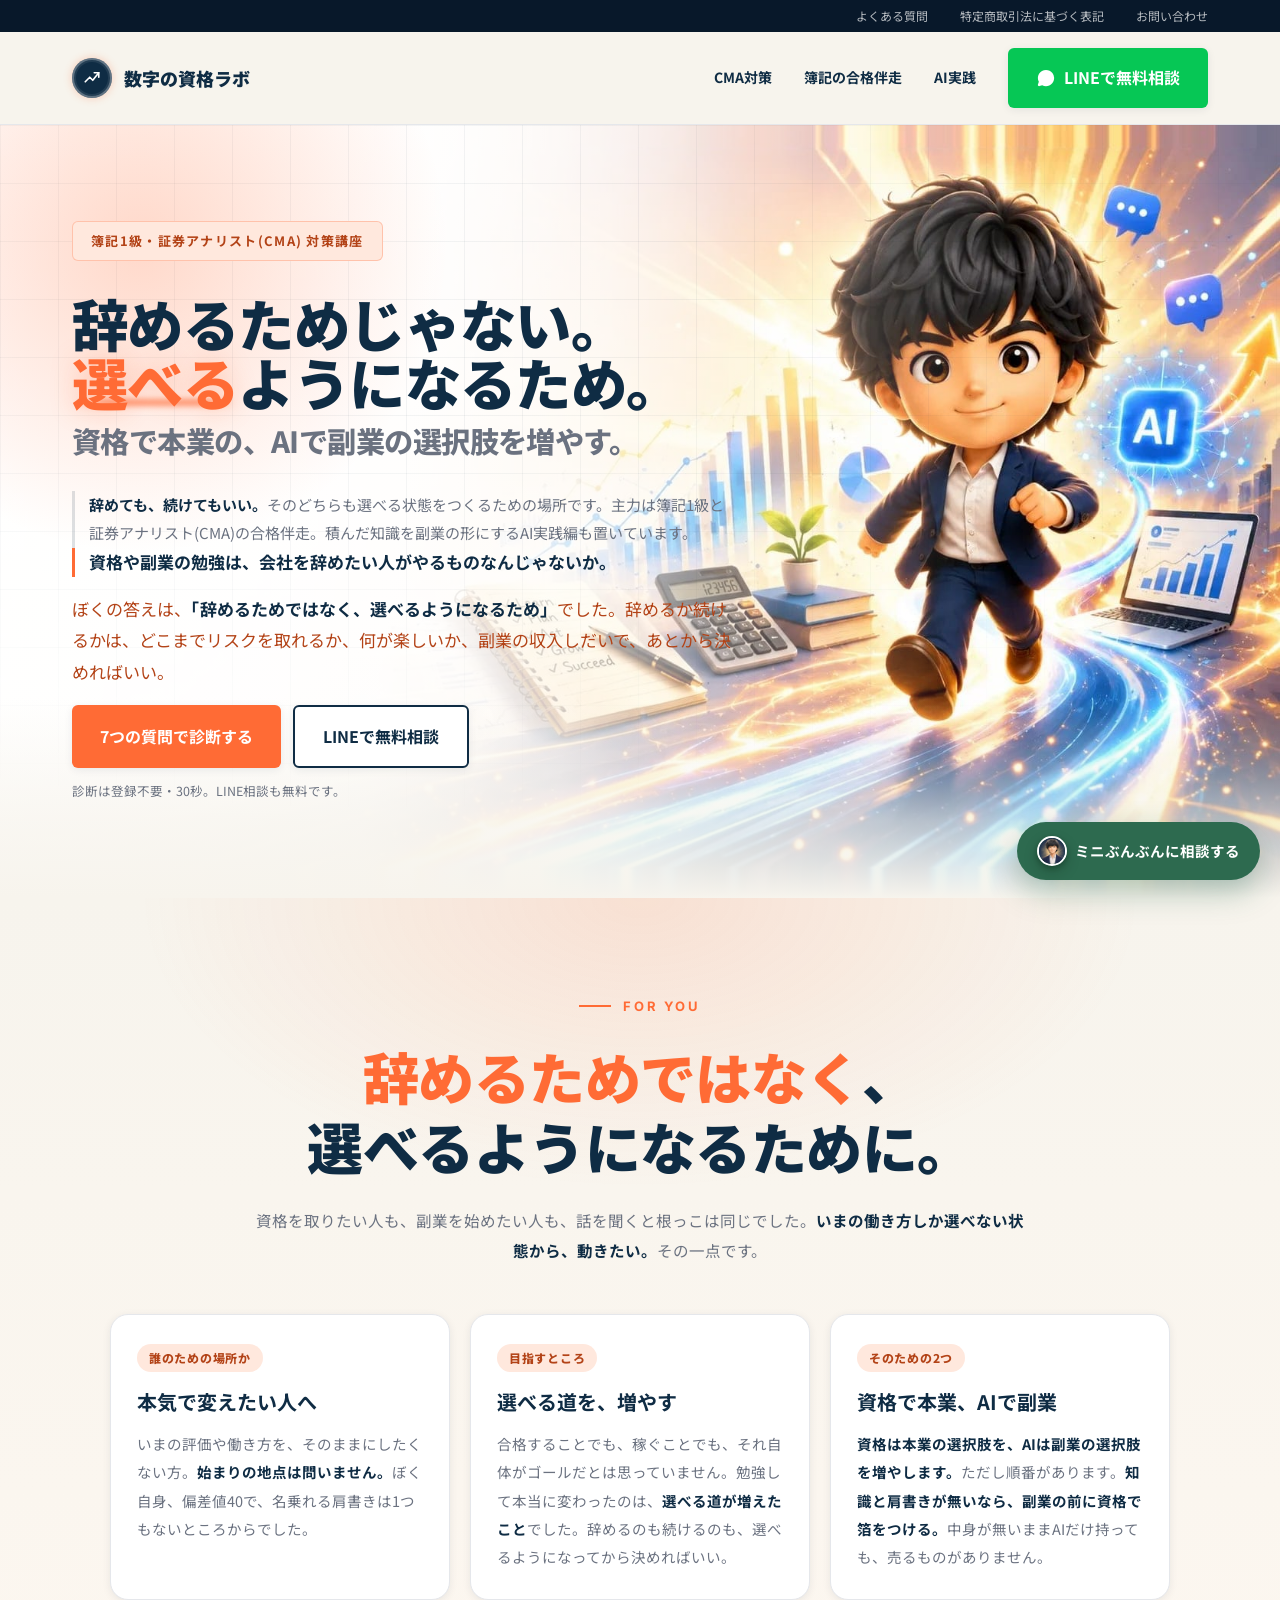
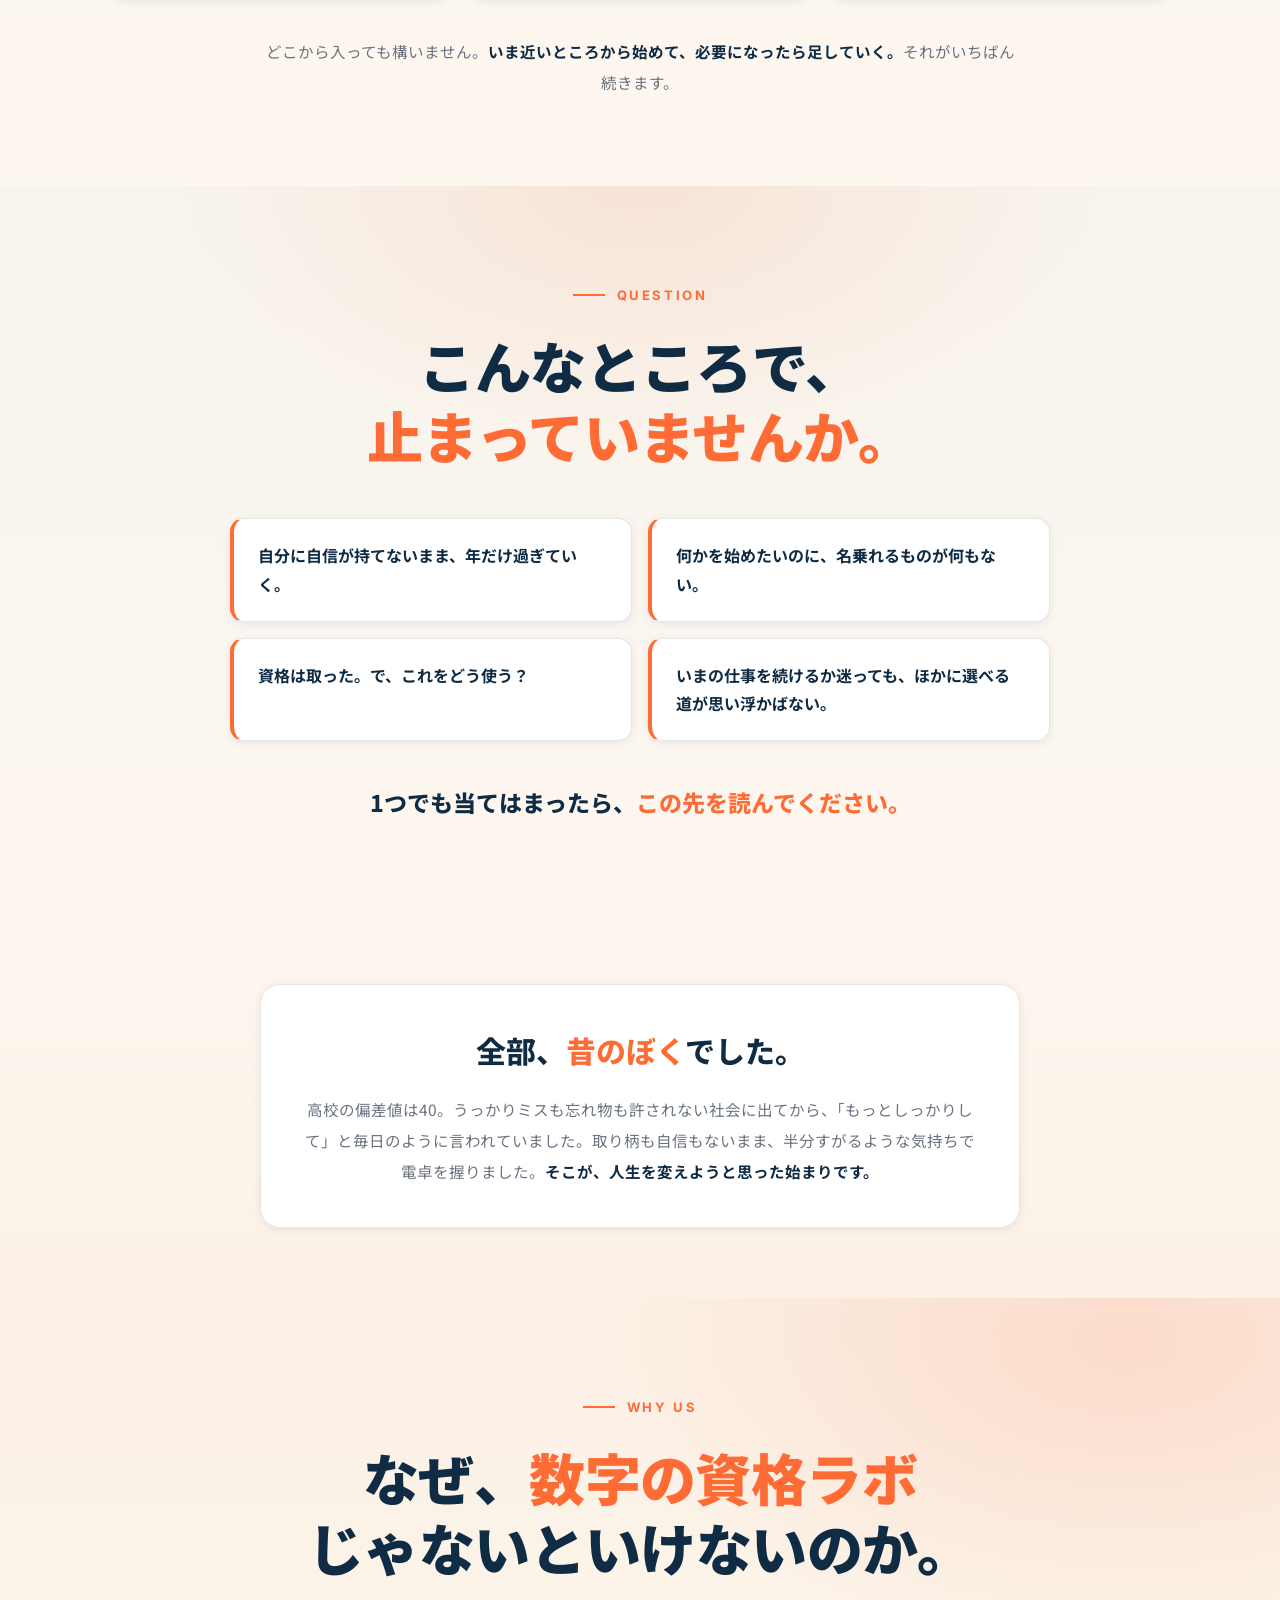
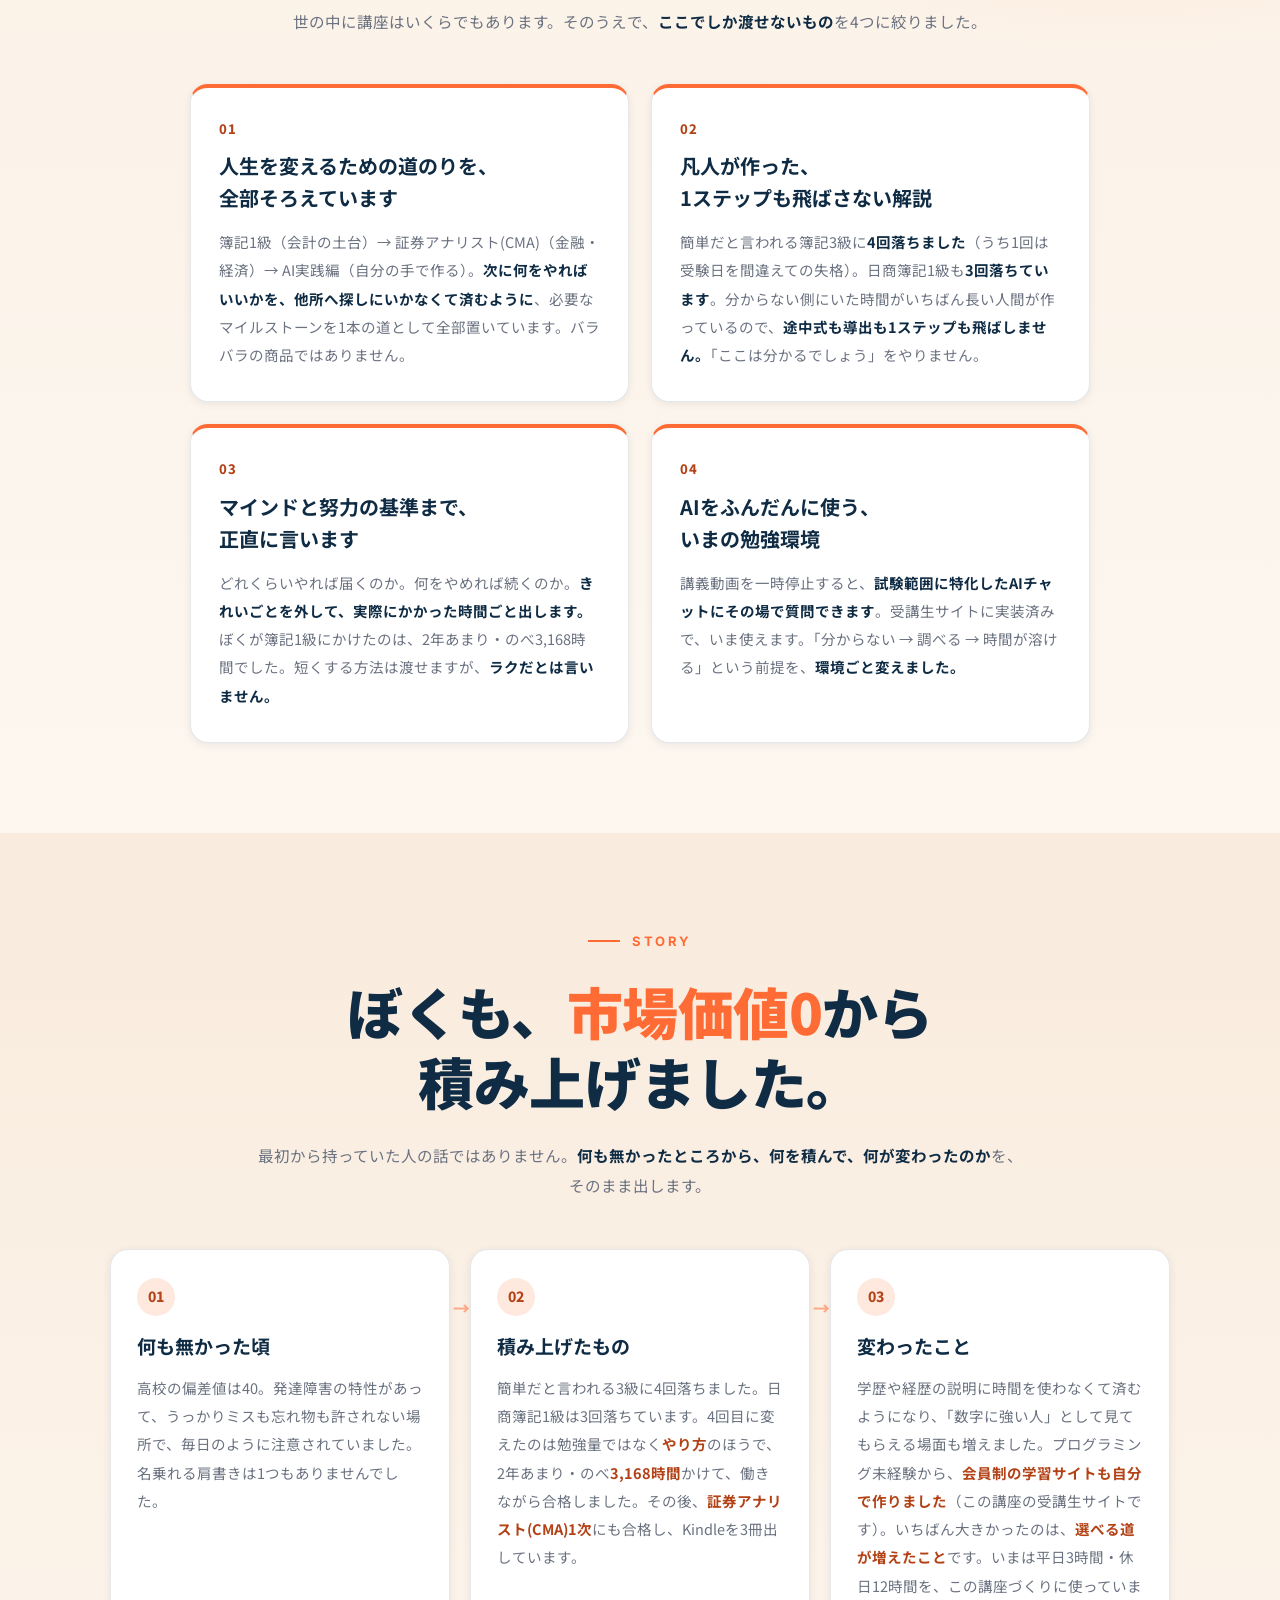
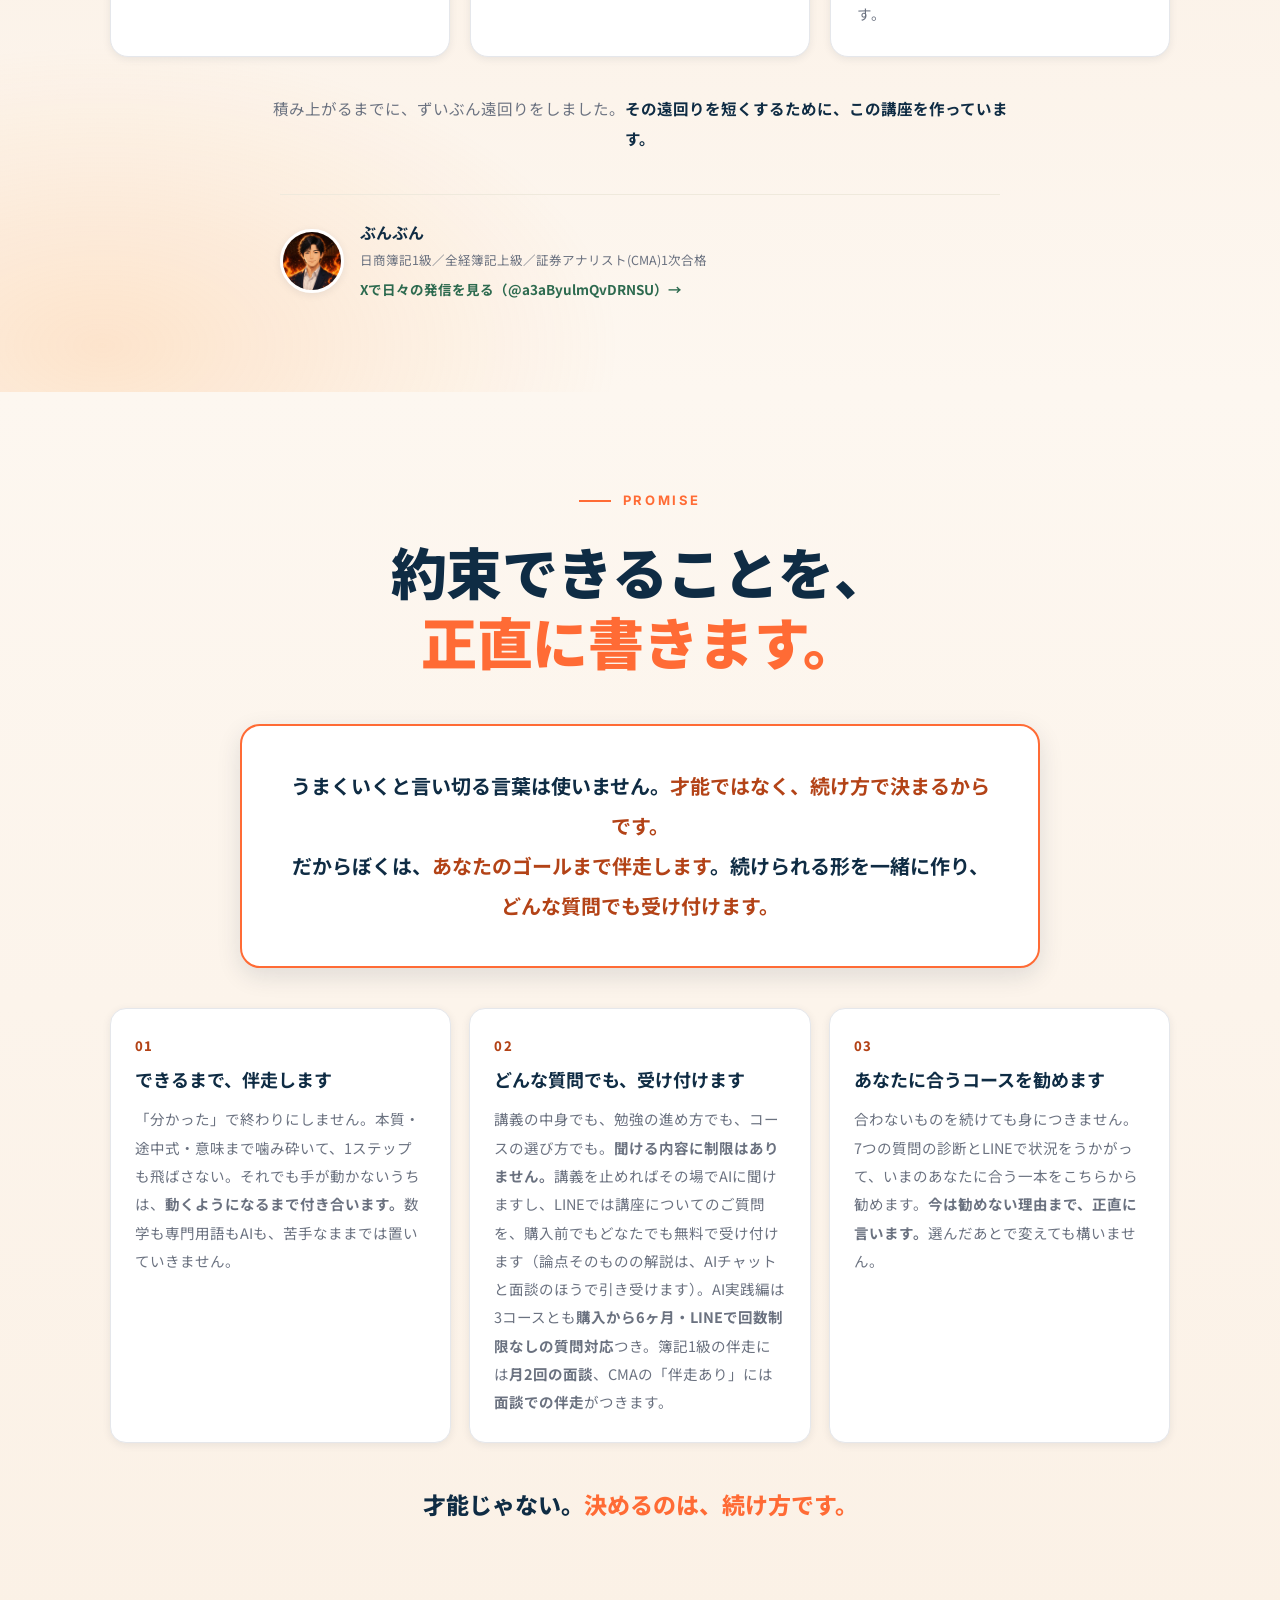
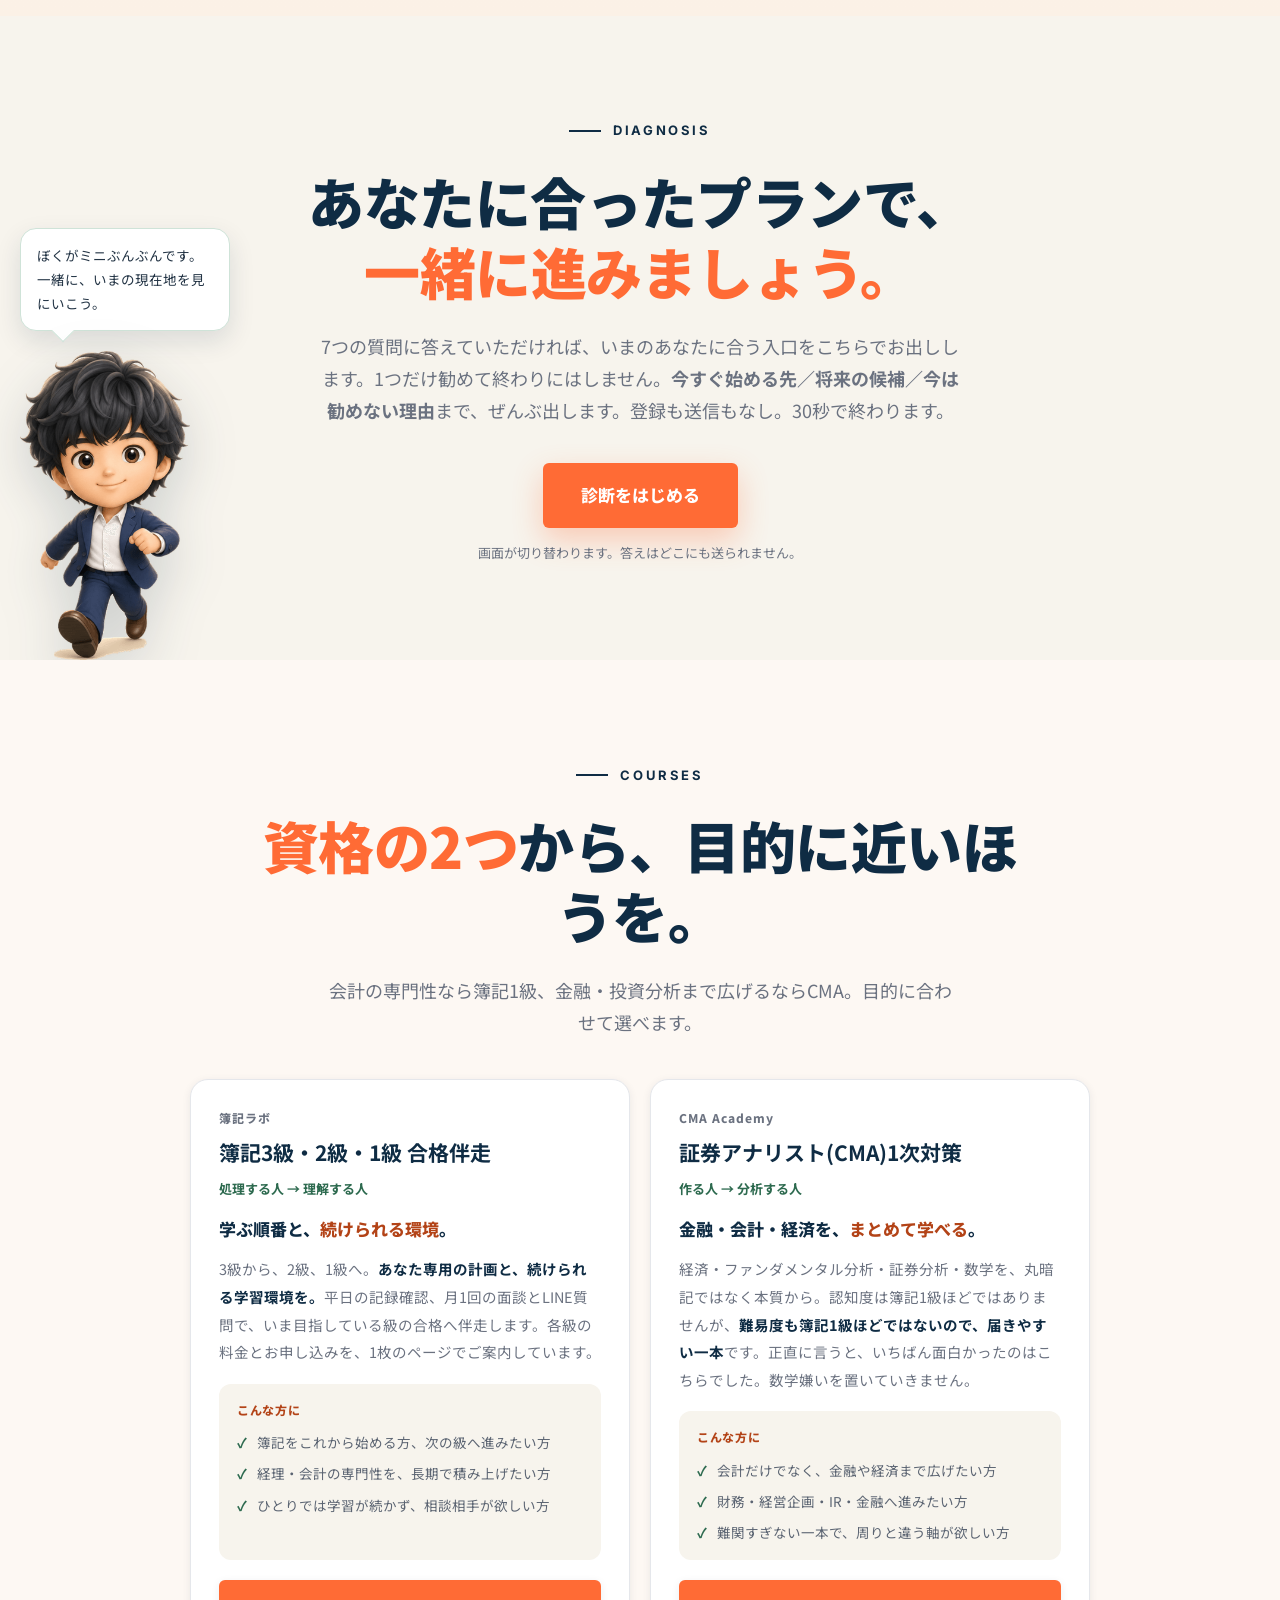
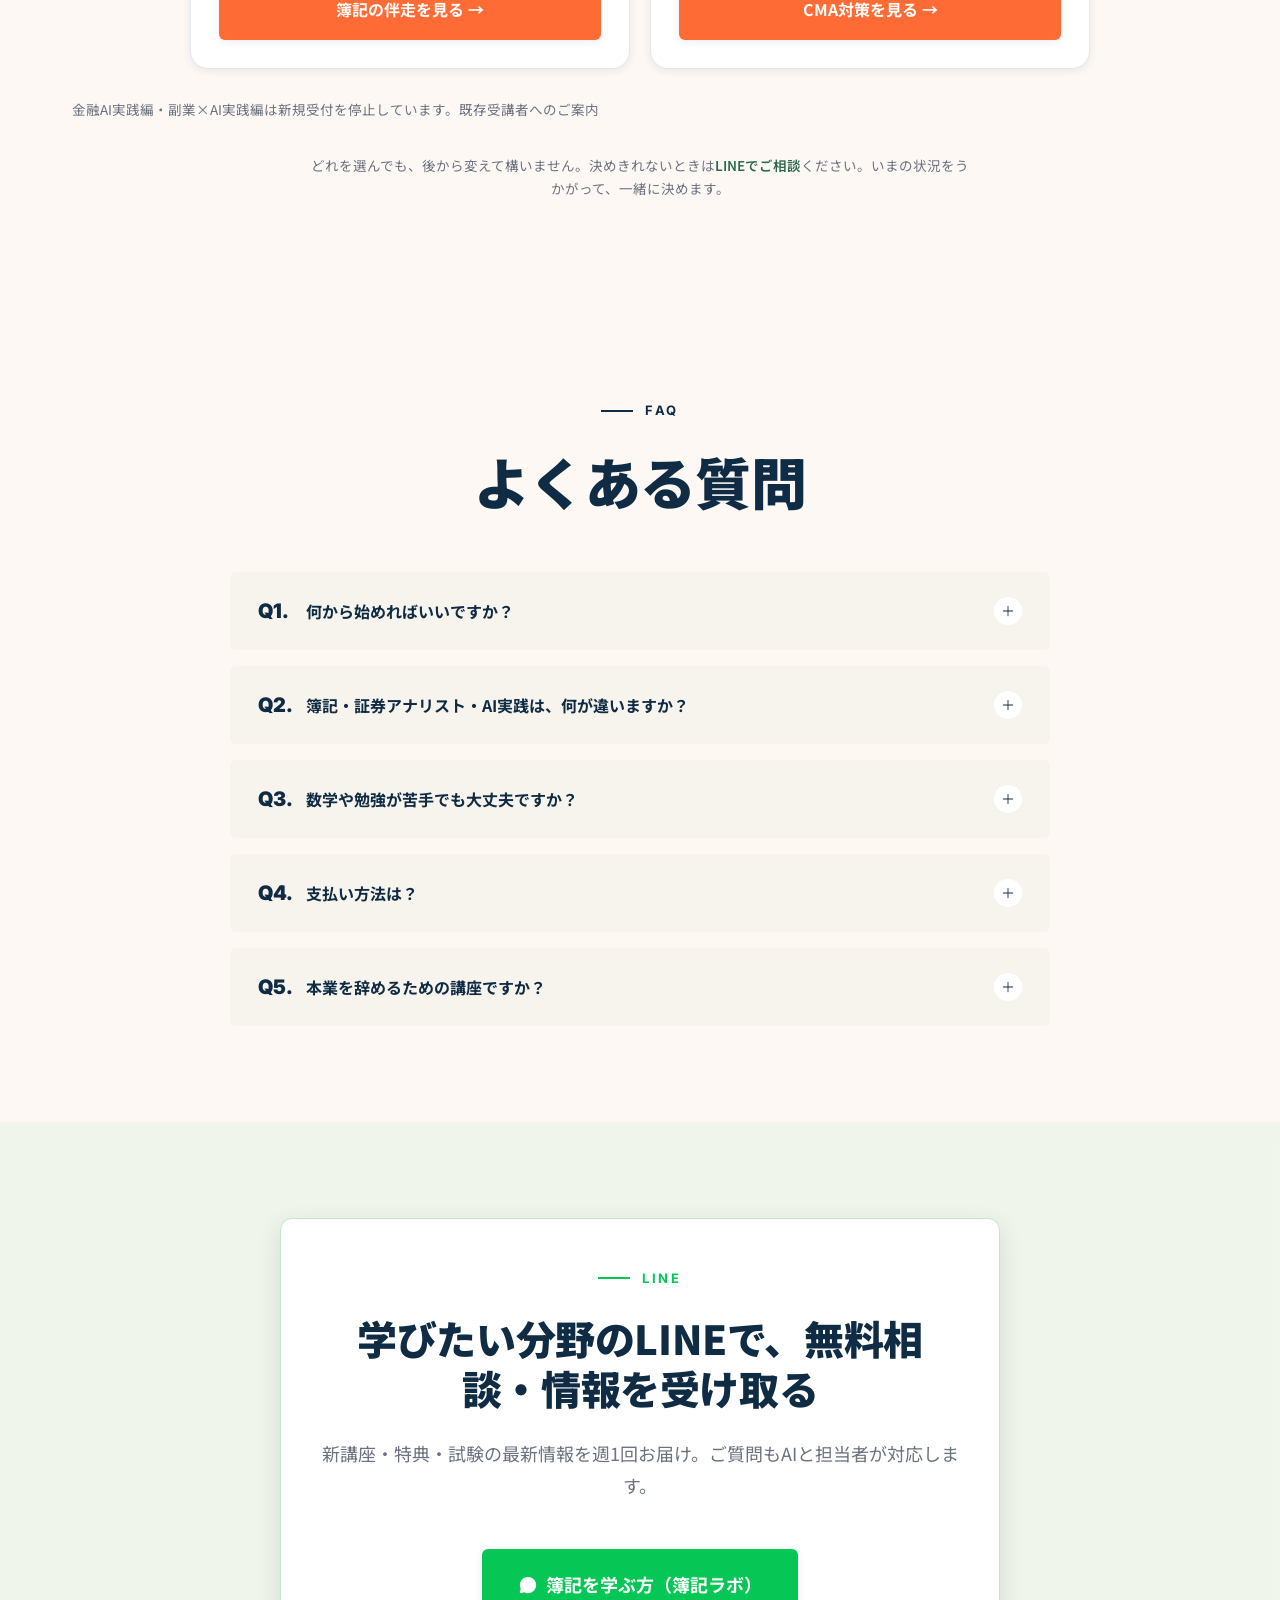
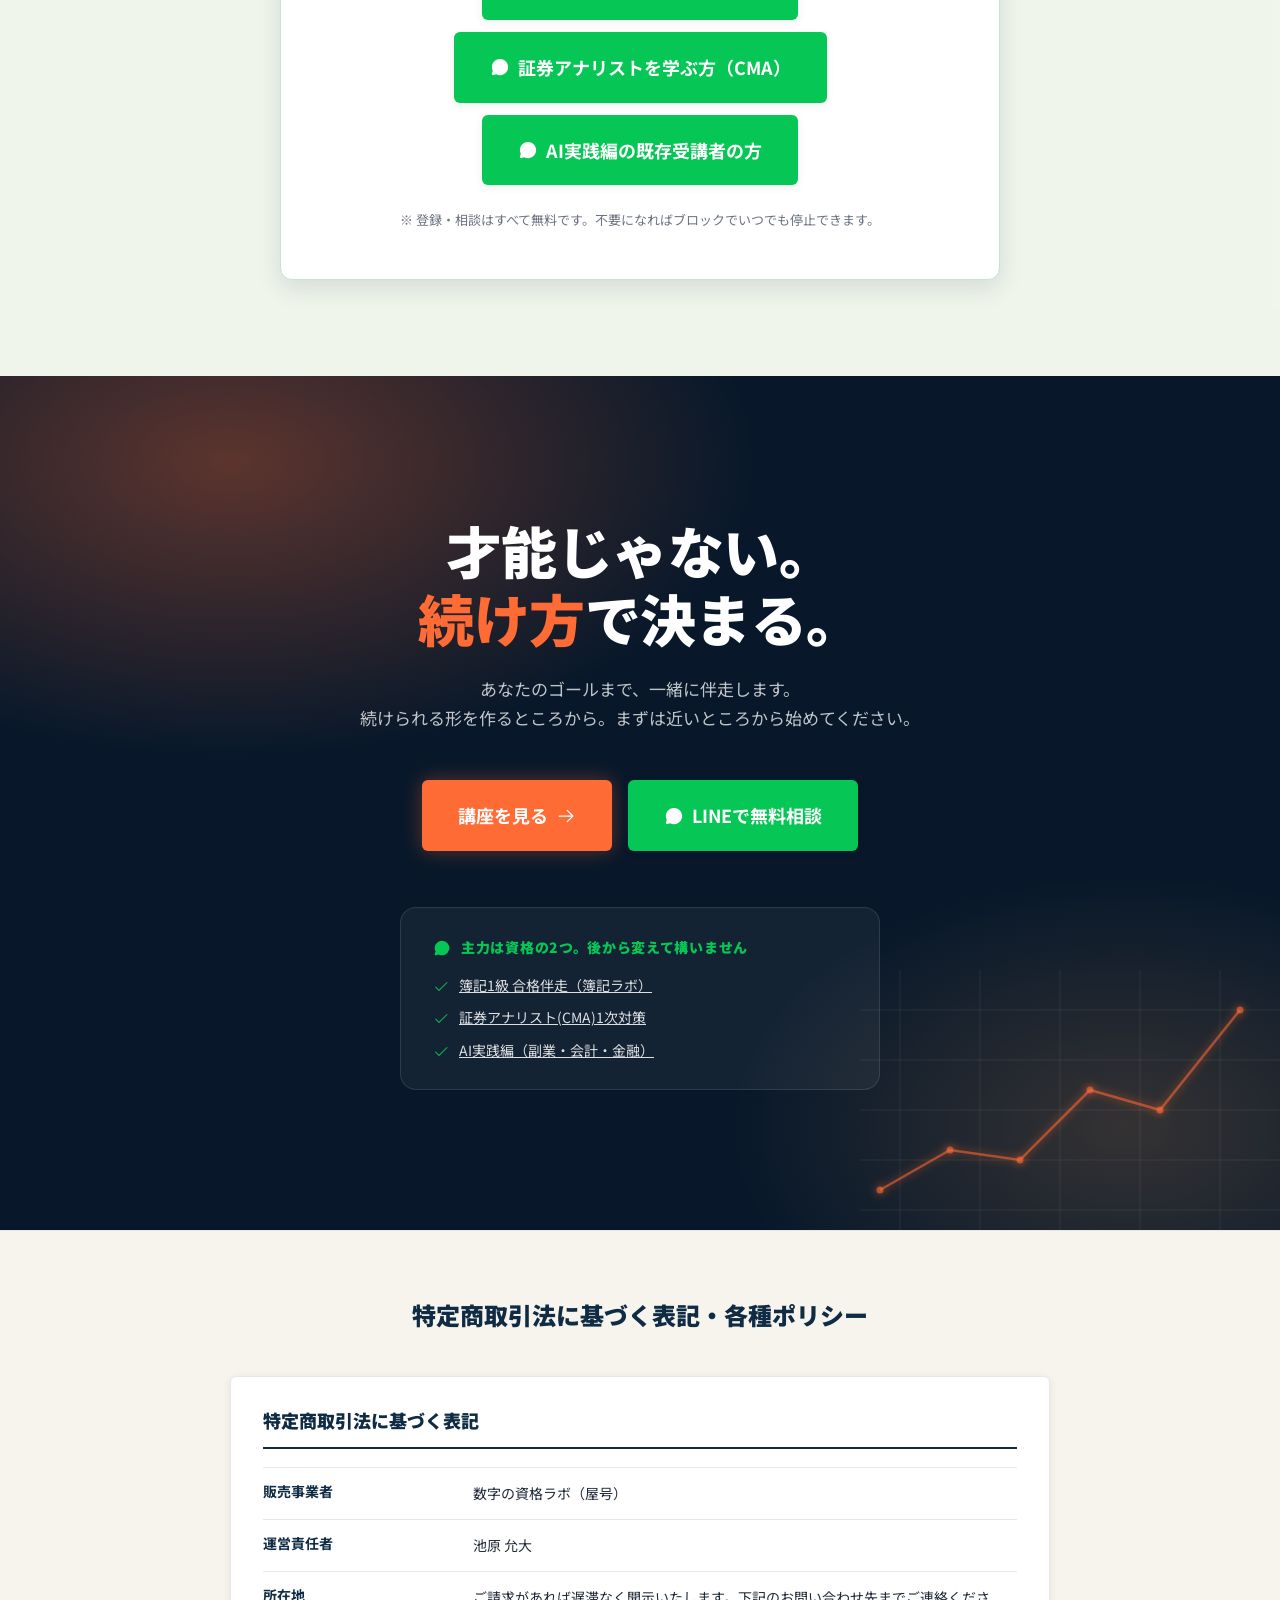
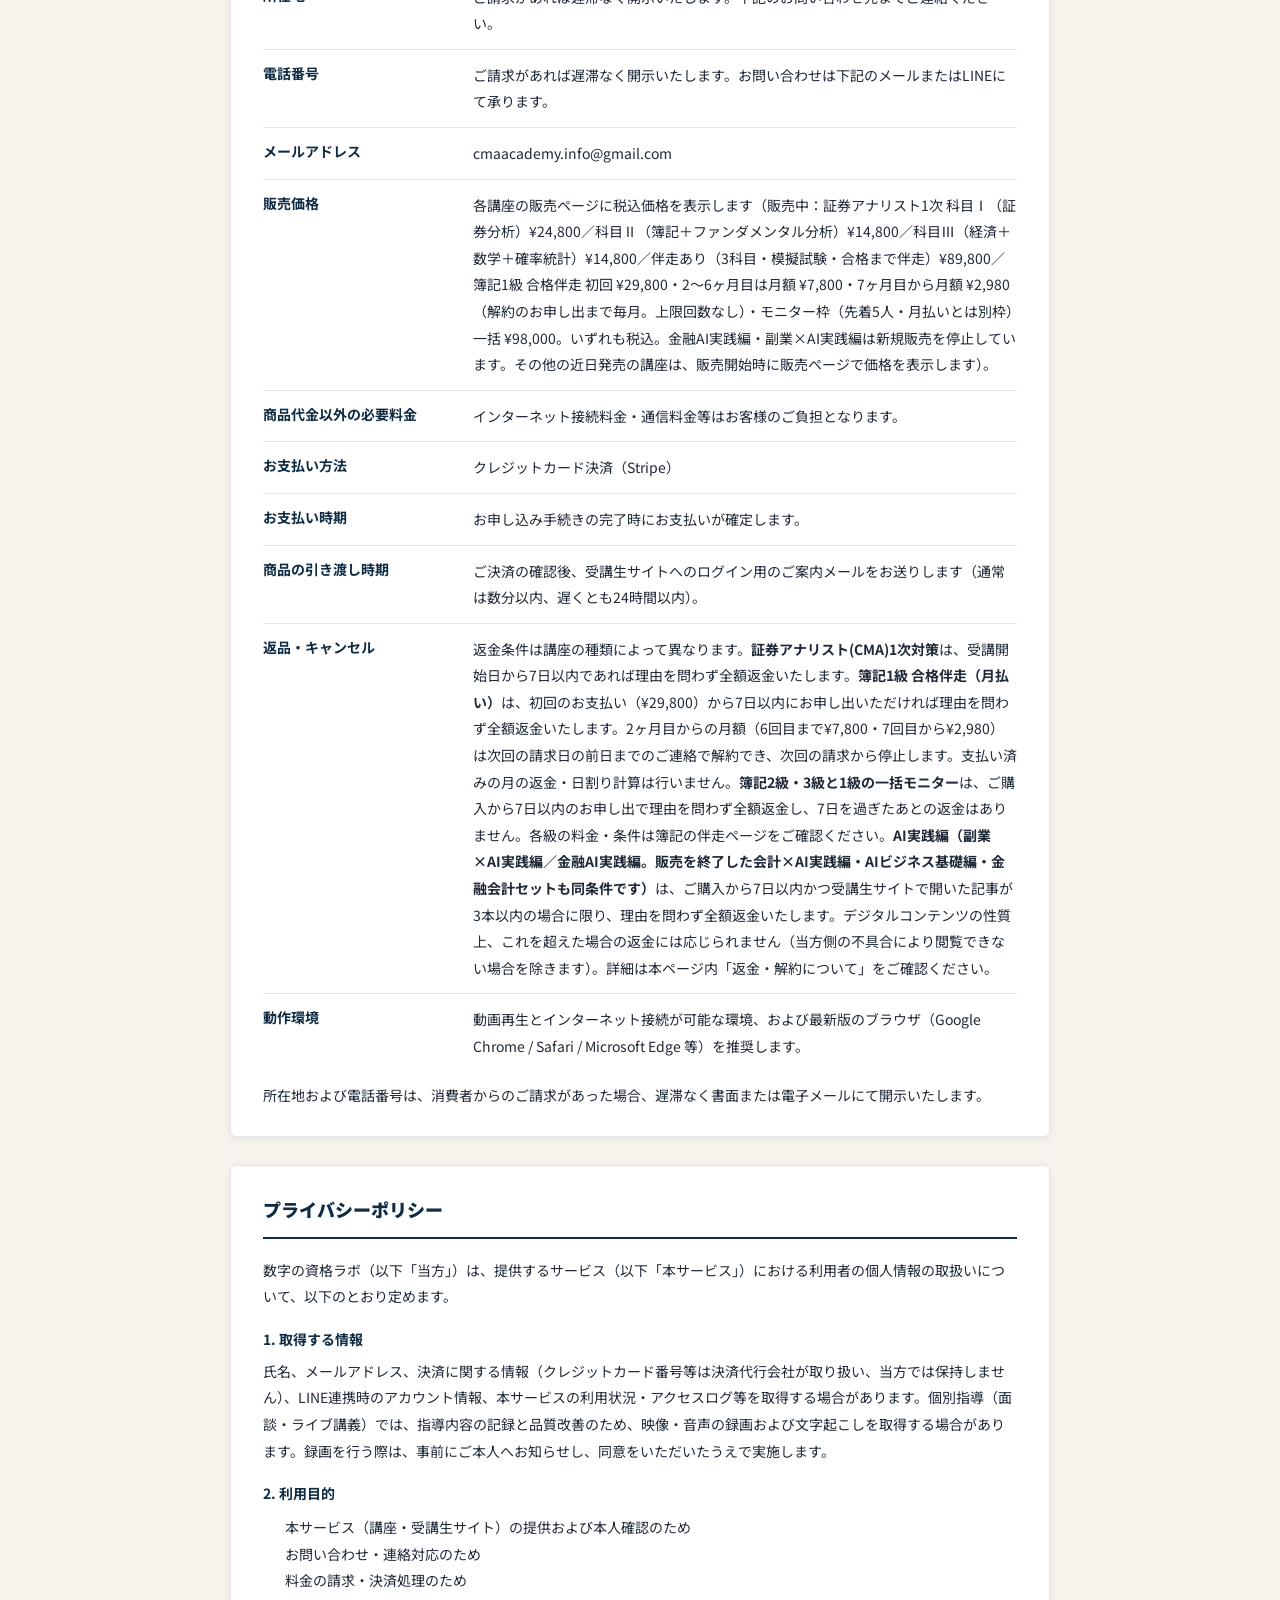
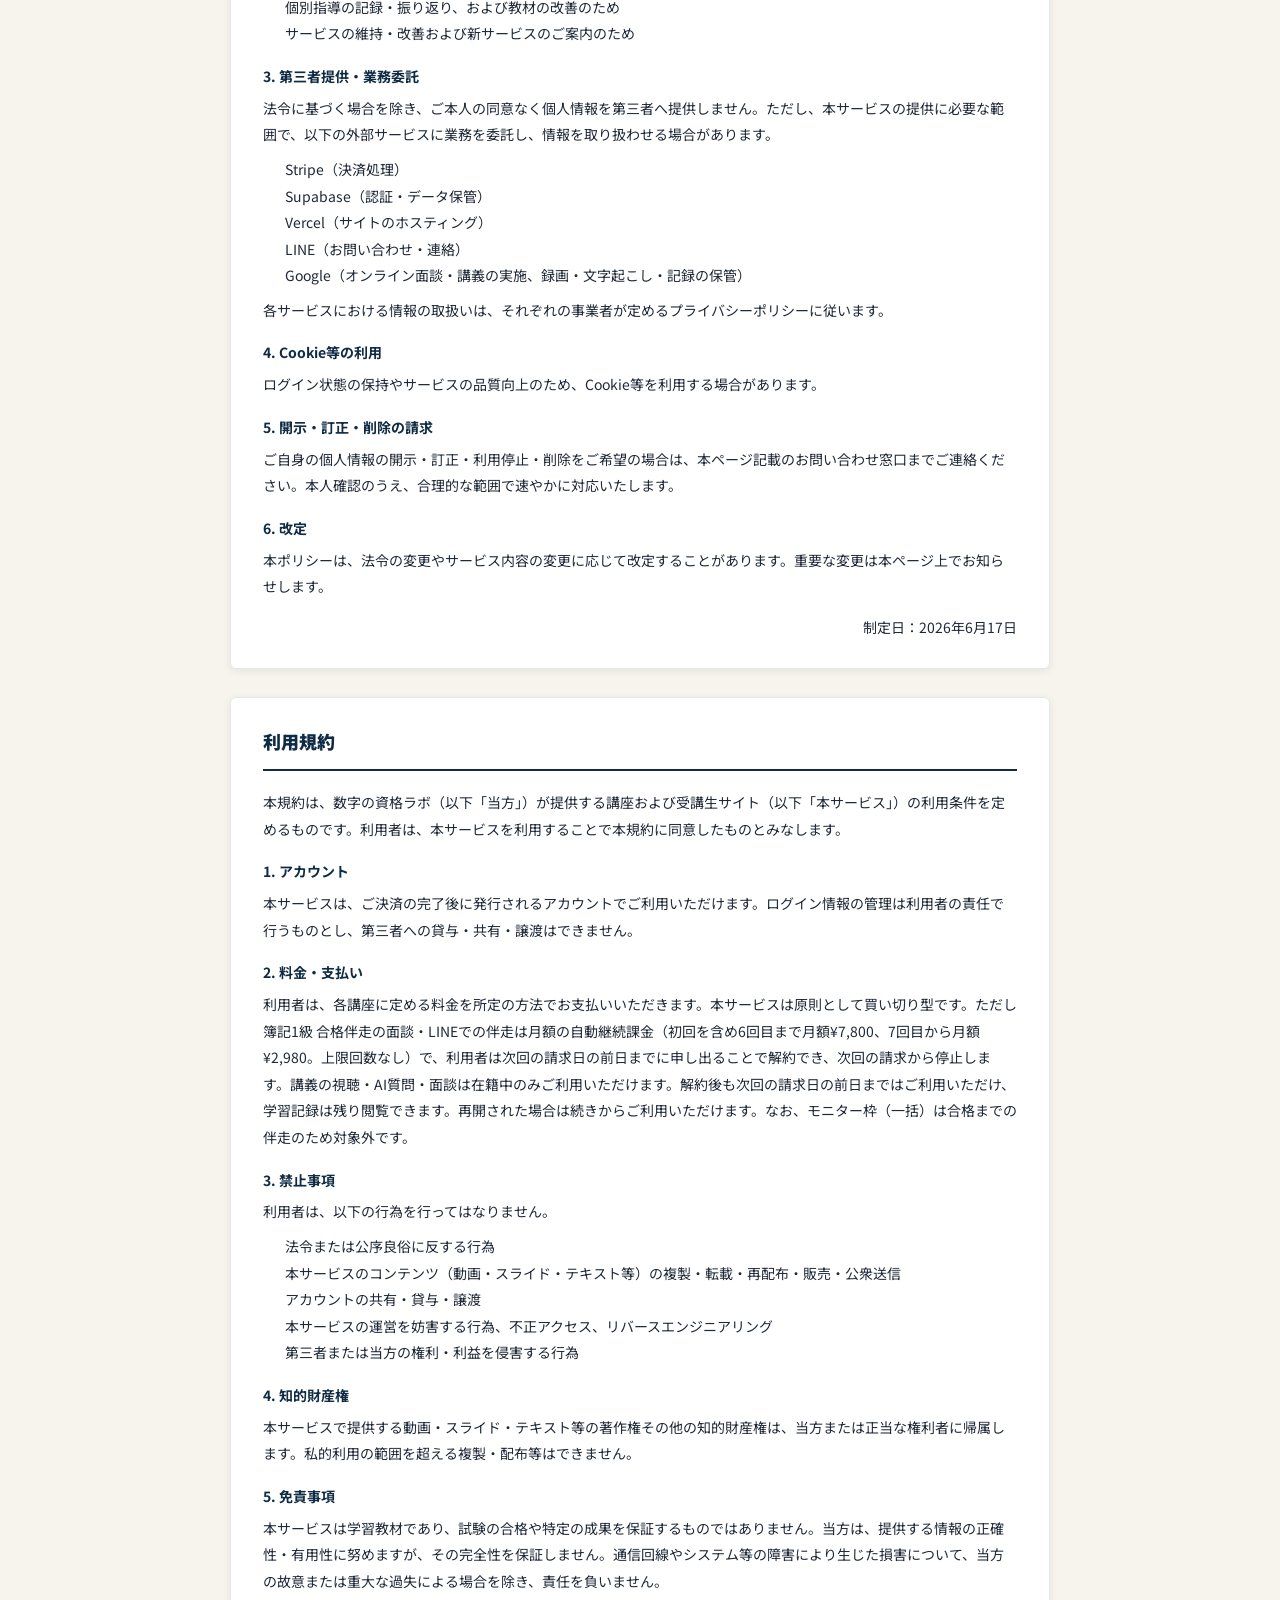
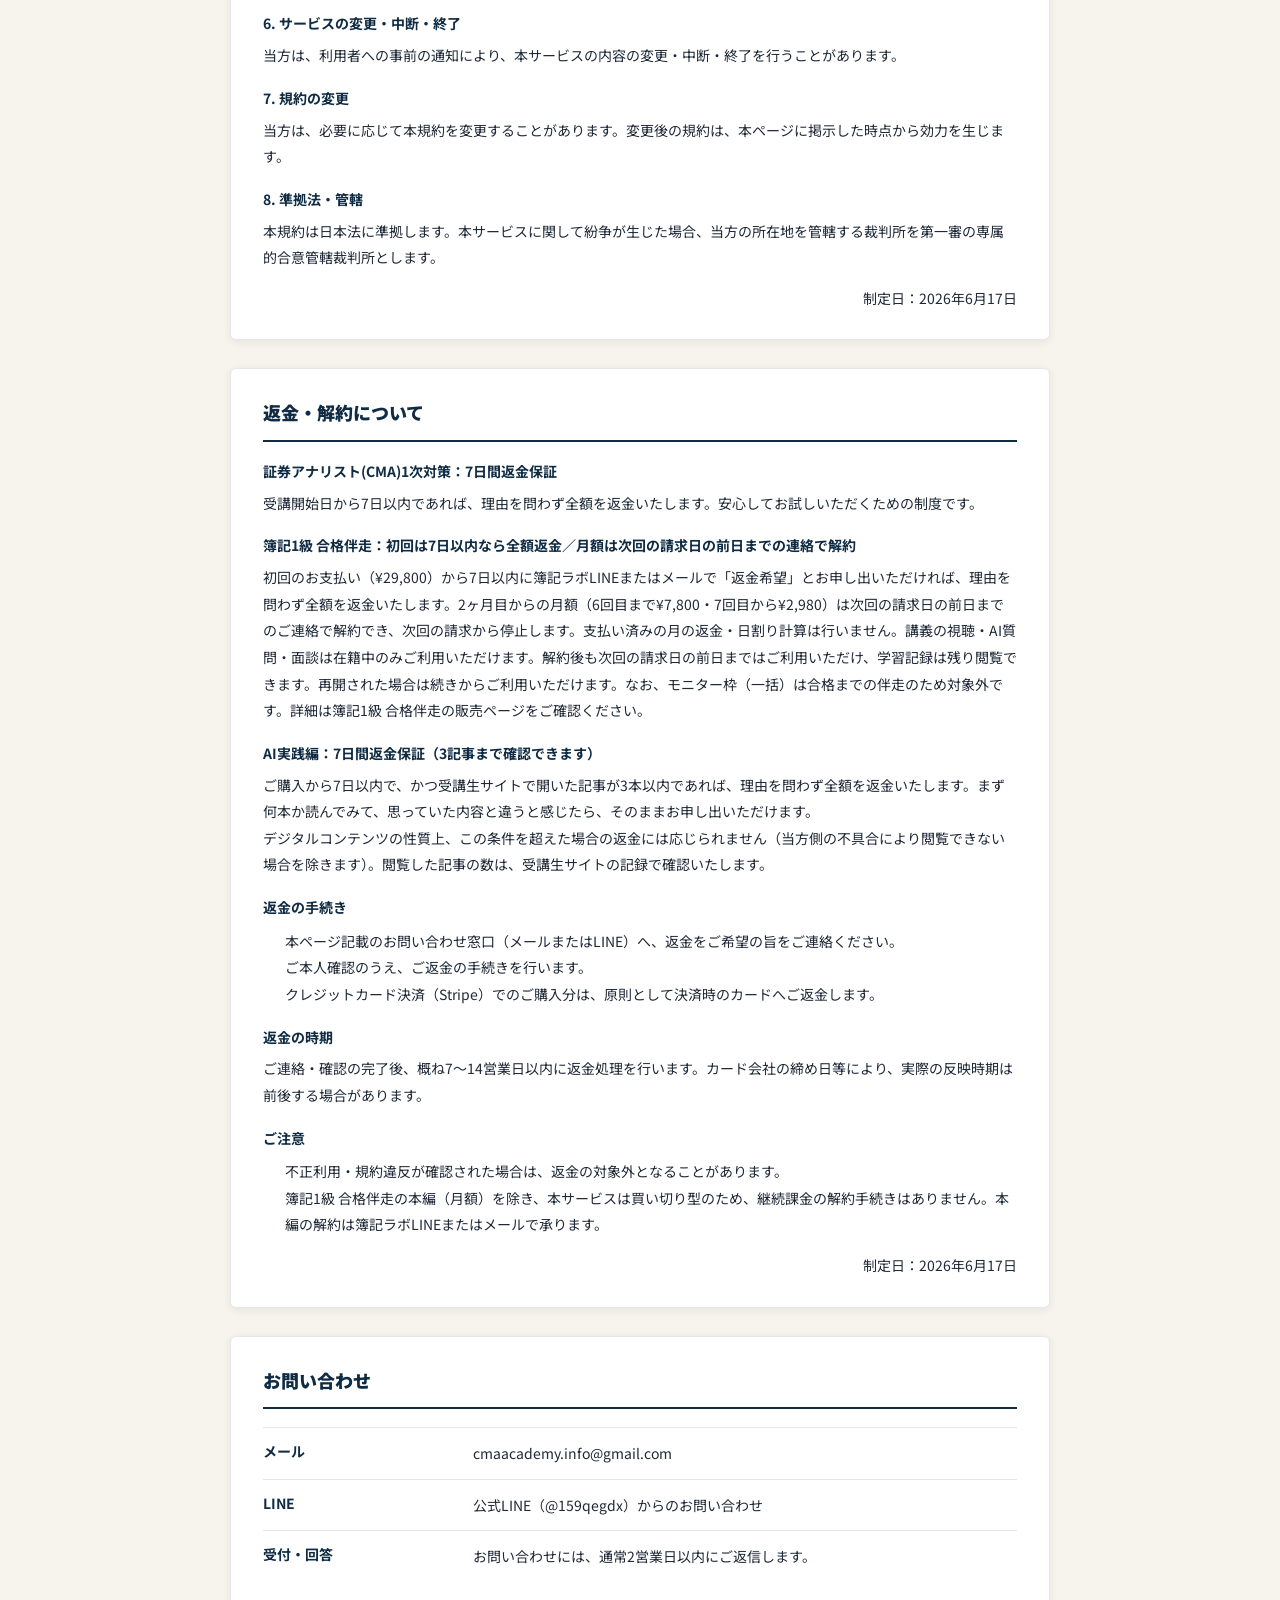
==== commit 16dd8ce4: "Unify bookkeeping coaching landing pages and grade checkout routes" ====
--- a/index.html
+++ b/index.html
@@ -2782,7 +2782,7 @@
       <div class="header-right">
         <nav class="site-nav" aria-label="ページ内ナビゲーション">
           <a href="/cma.html">CMA対策</a>
-          <a href="/boki.html">簿記1級伴走</a>
+          <a href="/boki.html">簿記の合格伴走</a>
           <a href="/ai.html">AI実践</a>
         </nav>
         <div class="header-cta">
@@ -3328,19 +3328,19 @@
         <p class="section-subtitle" style="margin:16px auto 0;">会計の専門性なら簿記1級、金融・投資分析まで広げるならCMA。目的に合わせて選べます。</p>
       </div>
       <div class="tr-grid tr-grid-main">
-        <!-- ① 簿記1級 -->
+        <!-- ① 簿記 -->
         <div class="tr-card">
           <div class="tr-brand">簿記ラボ</div>
-          <h3 class="tr-name">簿記1級 合格伴走</h3>
+          <h3 class="tr-name">簿記3級・2級・1級 合格伴走</h3>
           <p class="tr-shift">処理する人 → 理解する人</p>
-          <p class="tr-catch">認知度と、<span class="tr-hl">権威性</span>。</p>
-          <p class="tr-text">「簿記1級」は、説明しなくても伝わる数少ない資格です。<strong>肩書きで判断されがちな場面ほど、この一語が効きます。</strong>3回落ちて4回目で合格した凡人が、講義 全51本と月1回の面談で伴走します（1対1のため同時に5名まで）。3級・2級はココナラの個別サポートで。</p>
+          <p class="tr-catch">学ぶ順番と、<span class="tr-hl">続けられる環境</span>。</p>
+          <p class="tr-text">3級から、2級、1級へ。<strong>あなた専用の計画と、続けられる学習環境を。</strong>平日の記録確認、月1回の面談とLINE質問で、いま目指している級の合格へ伴走します。各級の料金とお申し込みを、1枚のページでご案内しています。</p>
           <div class="tr-for">
             <span class="tr-for-label">こんな方に</span>
             <ul>
-              <li>簿記2級までの勉強が、楽しく思えた方</li>
+              <li>簿記をこれから始める方、次の級へ進みたい方</li>
               <li>経理・会計の専門性を、長期で積み上げたい方</li>
-              <li>学歴に自信がなく、別の物差しが欲しい方</li>
+              <li>ひとりでは学習が続かず、相談相手が欲しい方</li>
             </ul>
           </div>
           <a href="/boki.html" class="btn btn-orange tr-cta">簿記の伴走を見る →</a>
@@ -3547,7 +3547,7 @@
           <dt>商品の引き渡し時期</dt>
           <dd>ご決済の確認後、受講生サイトへのログイン用のご案内メールをお送りします（通常は数分以内、遅くとも24時間以内）。</dd>
           <dt>返品・キャンセル</dt>
-          <dd>返金条件は講座の種類によって異なります。<strong>証券アナリスト(CMA)1次対策</strong>は、受講開始日から7日以内であれば理由を問わず全額返金いたします。<strong>簿記1級 合格伴走</strong>は、初回のお支払い（¥29,800）から7日以内にお申し出いただければ理由を問わず全額返金いたします。2ヶ月目からの月額（6回目まで¥7,800・7回目から¥2,980）は次回の請求日の前日までのご連絡で解約でき、次回の請求から停止します。支払い済みの月の返金・日割り計算は行いません。<strong>AI実践編（副業×AI実践編／金融AI実践編。販売を終了した会計×AI実践編・AIビジネス基礎編・金融会計セットも同条件です）</strong>は、ご購入から7日以内かつ受講生サイトで開いた記事が3本以内の場合に限り、理由を問わず全額返金いたします。デジタルコンテンツの性質上、これを超えた場合の返金には応じられません（当方側の不具合により閲覧できない場合を除きます）。詳細は本ページ内「返金・解約について」をご確認ください。</dd>
+          <dd>返金条件は講座の種類によって異なります。<strong>証券アナリスト(CMA)1次対策</strong>は、受講開始日から7日以内であれば理由を問わず全額返金いたします。<strong>簿記1級 合格伴走（月払い）</strong>は、初回のお支払い（¥29,800）から7日以内にお申し出いただければ理由を問わず全額返金いたします。2ヶ月目からの月額（6回目まで¥7,800・7回目から¥2,980）は次回の請求日の前日までのご連絡で解約でき、次回の請求から停止します。支払い済みの月の返金・日割り計算は行いません。<strong>簿記2級・3級と1級の一括モニター</strong>は、ご購入から7日以内のお申し出で理由を問わず全額返金し、7日を過ぎたあとの返金はありません。各級の料金・条件は<a href="/boki#legal">簿記の伴走ページ</a>をご確認ください。<strong>AI実践編（副業×AI実践編／金融AI実践編。販売を終了した会計×AI実践編・AIビジネス基礎編・金融会計セットも同条件です）</strong>は、ご購入から7日以内かつ受講生サイトで開いた記事が3本以内の場合に限り、理由を問わず全額返金いたします。デジタルコンテンツの性質上、これを超えた場合の返金には応じられません（当方側の不具合により閲覧できない場合を除きます）。詳細は本ページ内「返金・解約について」をご確認ください。</dd>
           <dt>動作環境</dt>
           <dd>動画再生とインターネット接続が可能な環境、および最新版のブラウザ（Google Chrome / Safari / Microsoft Edge 等）を推奨します。</dd>
         </dl>
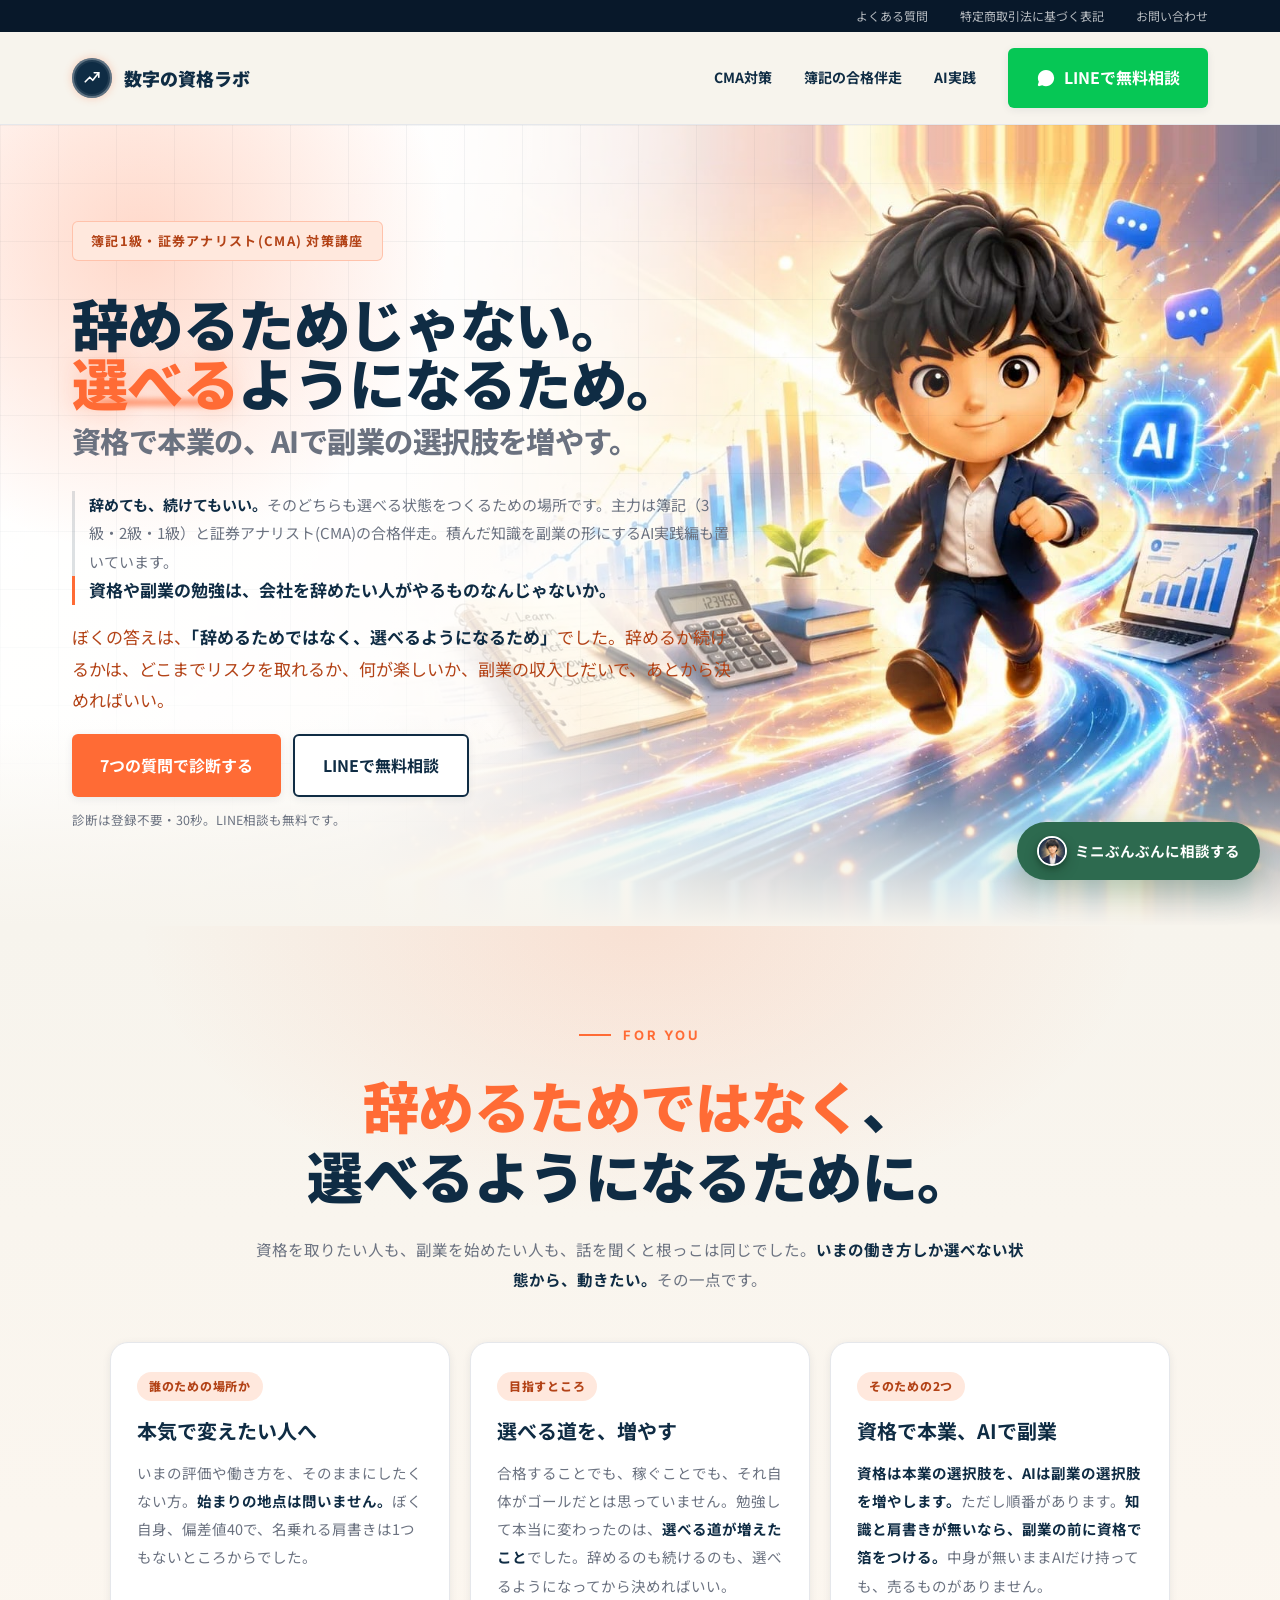
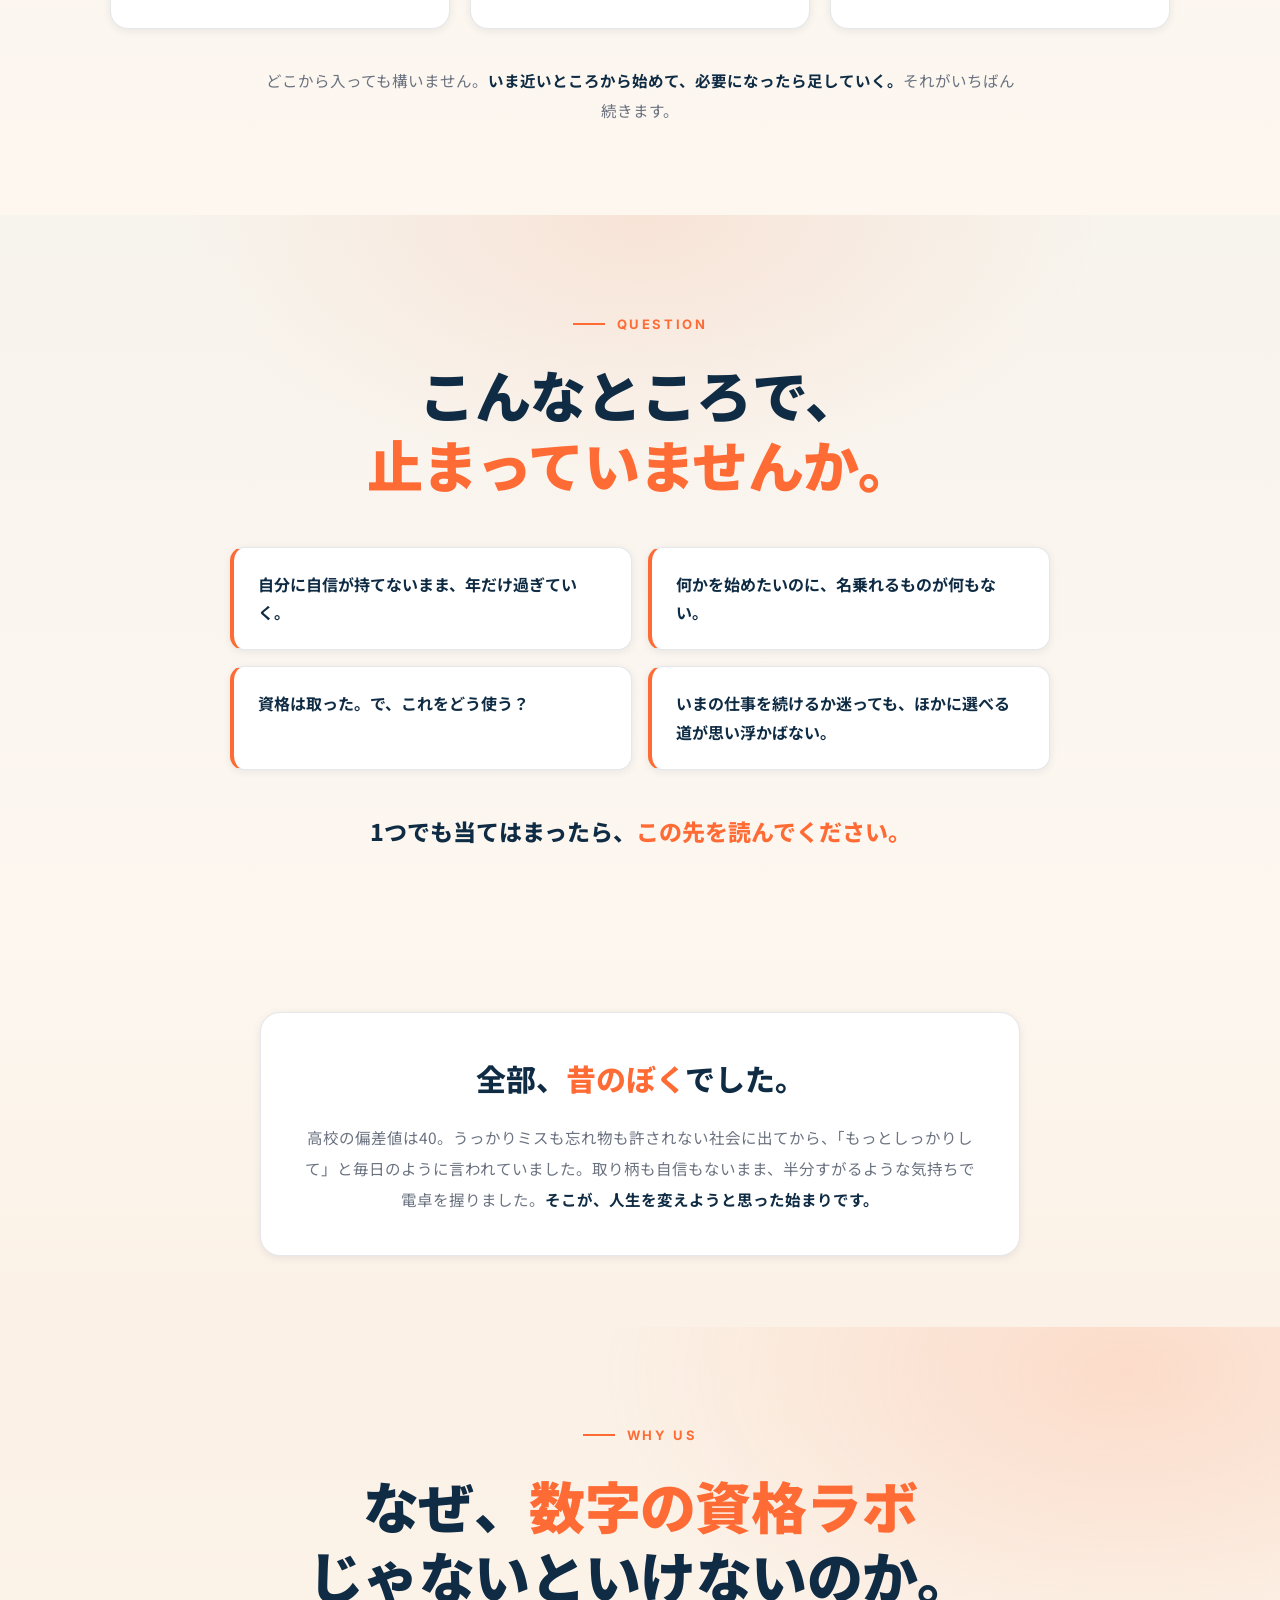
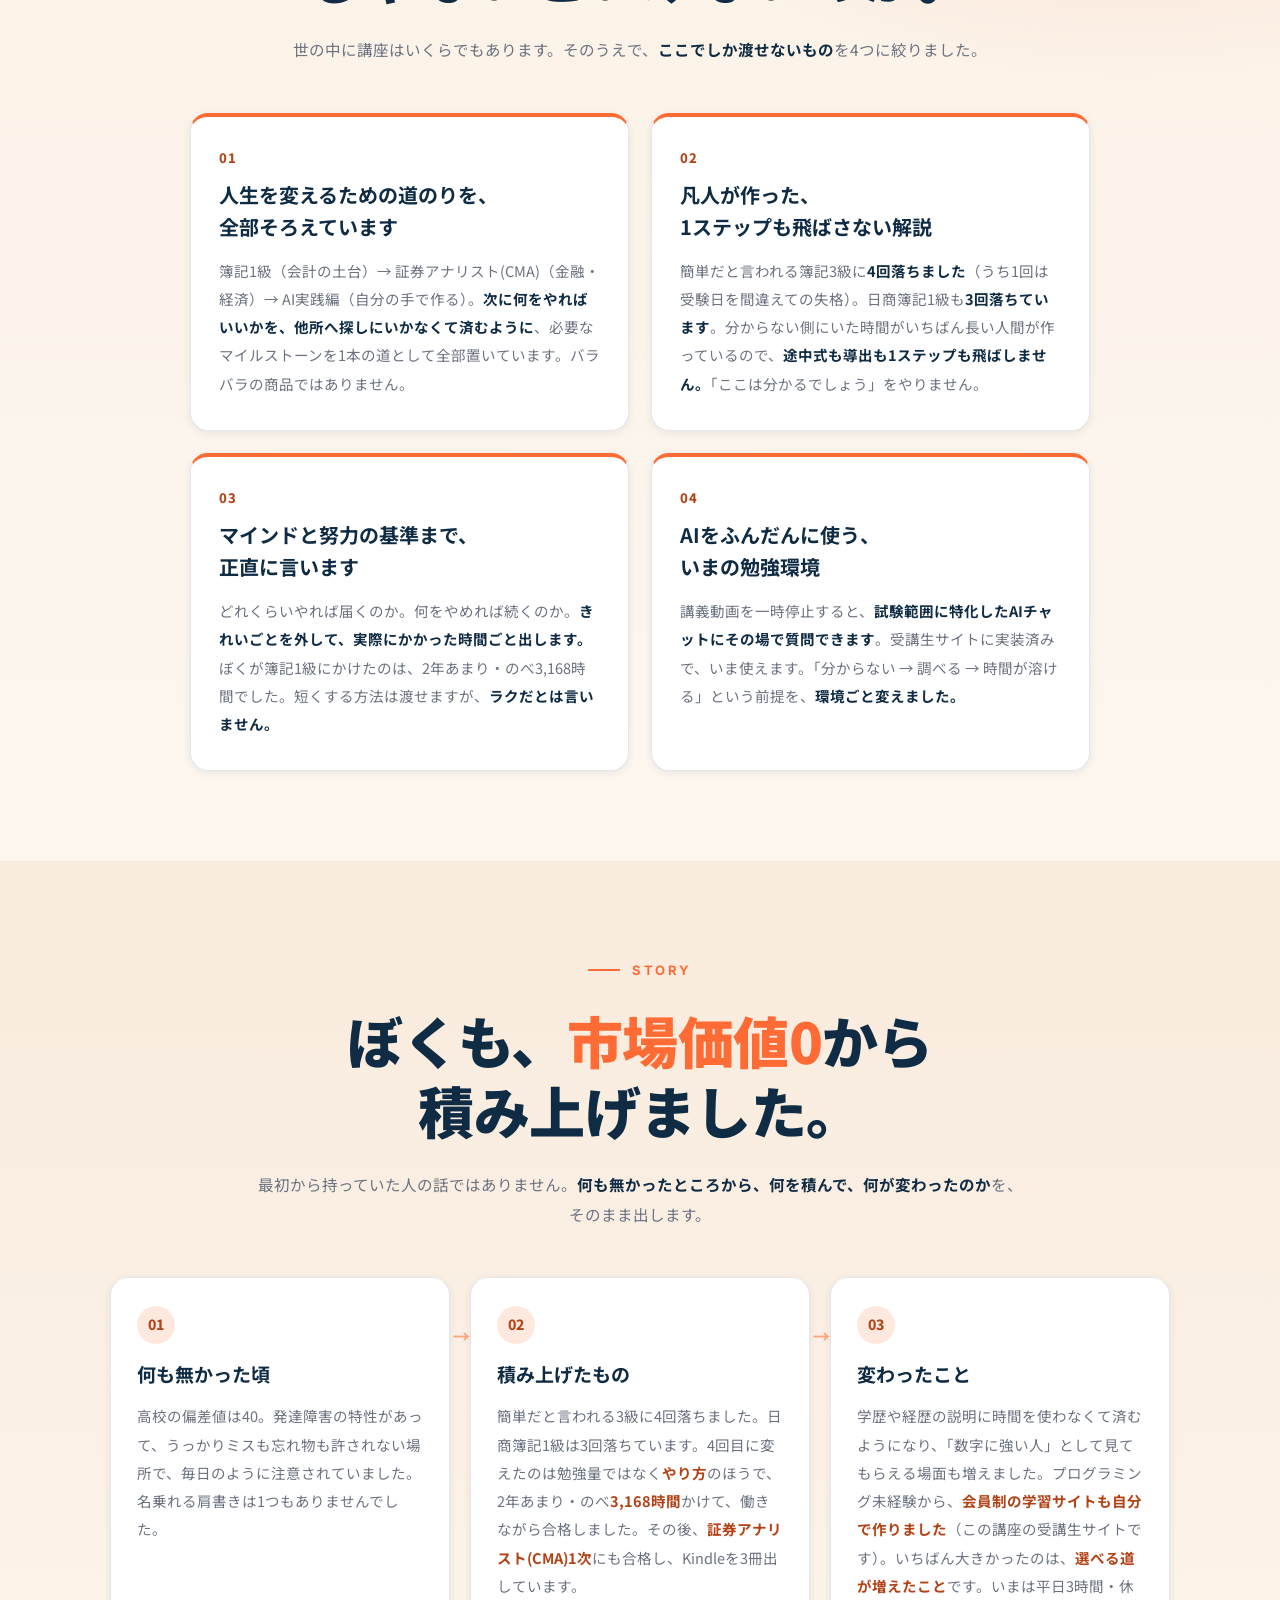
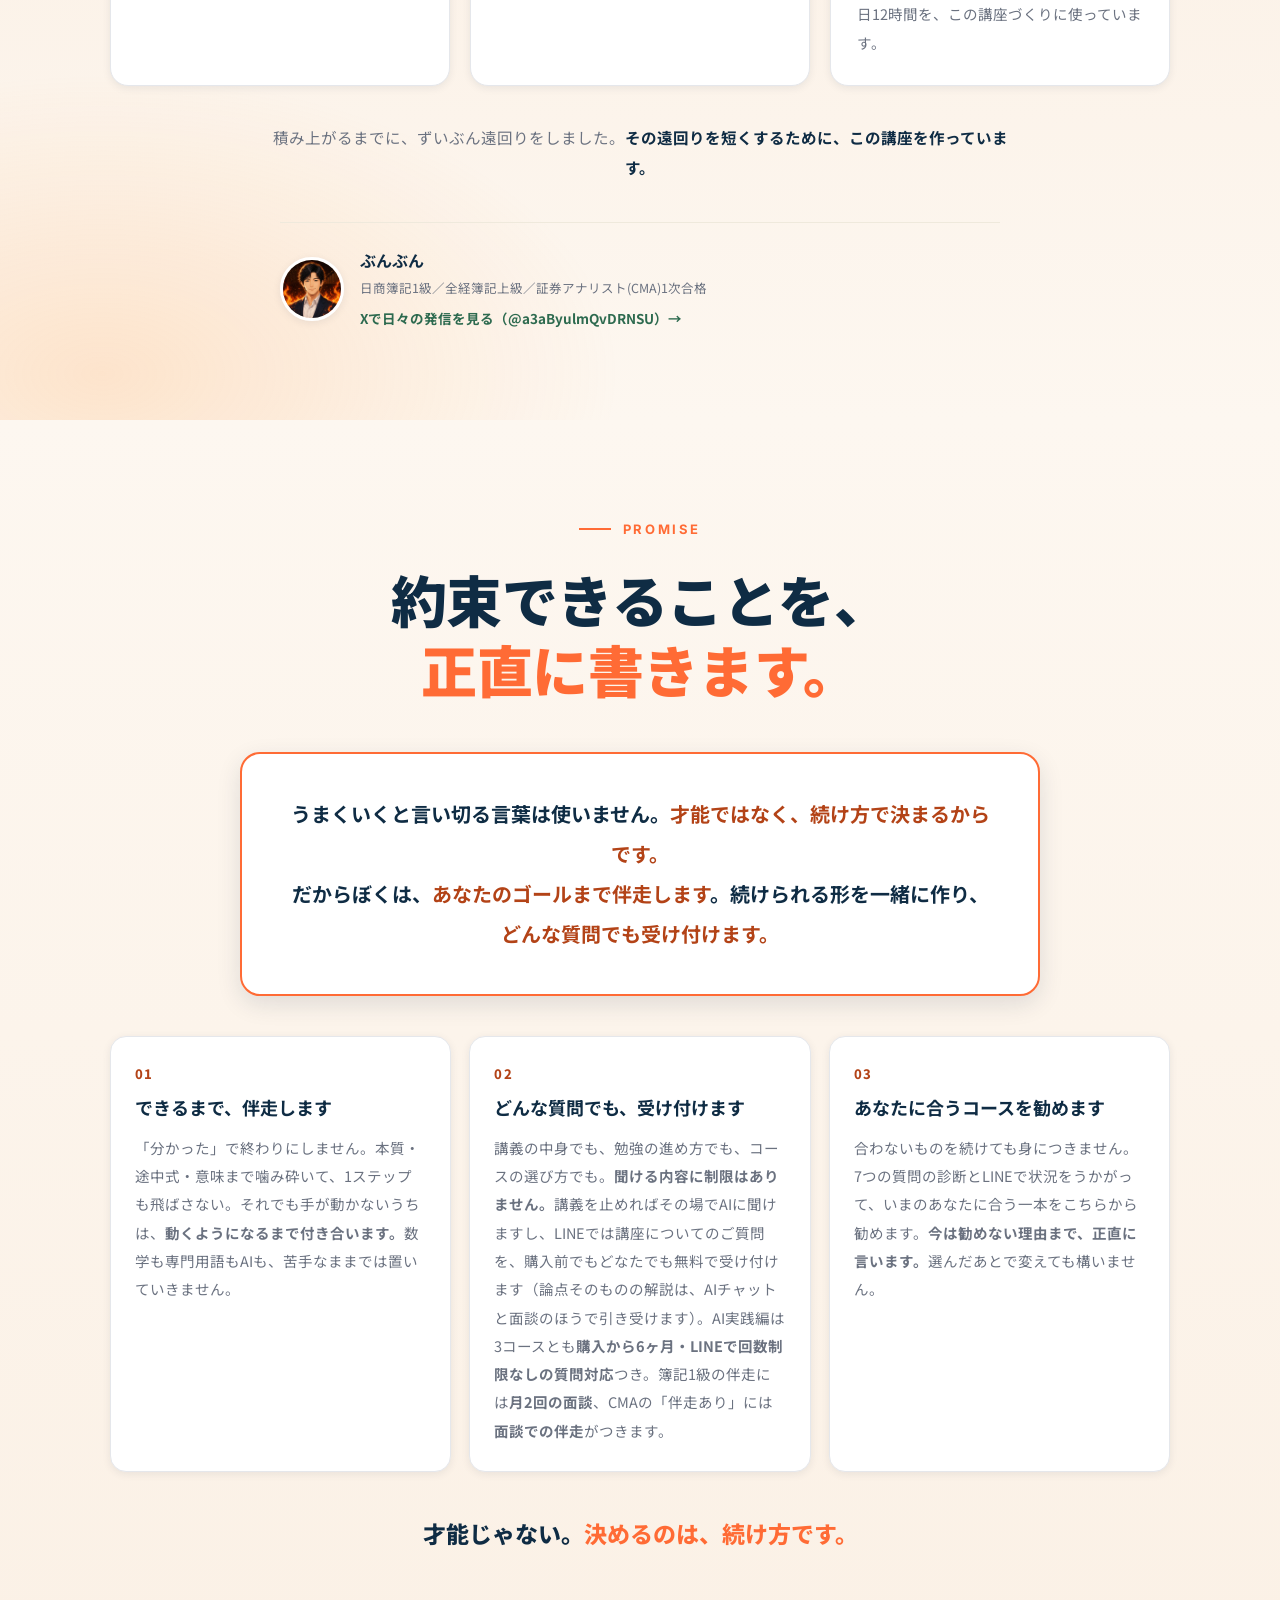
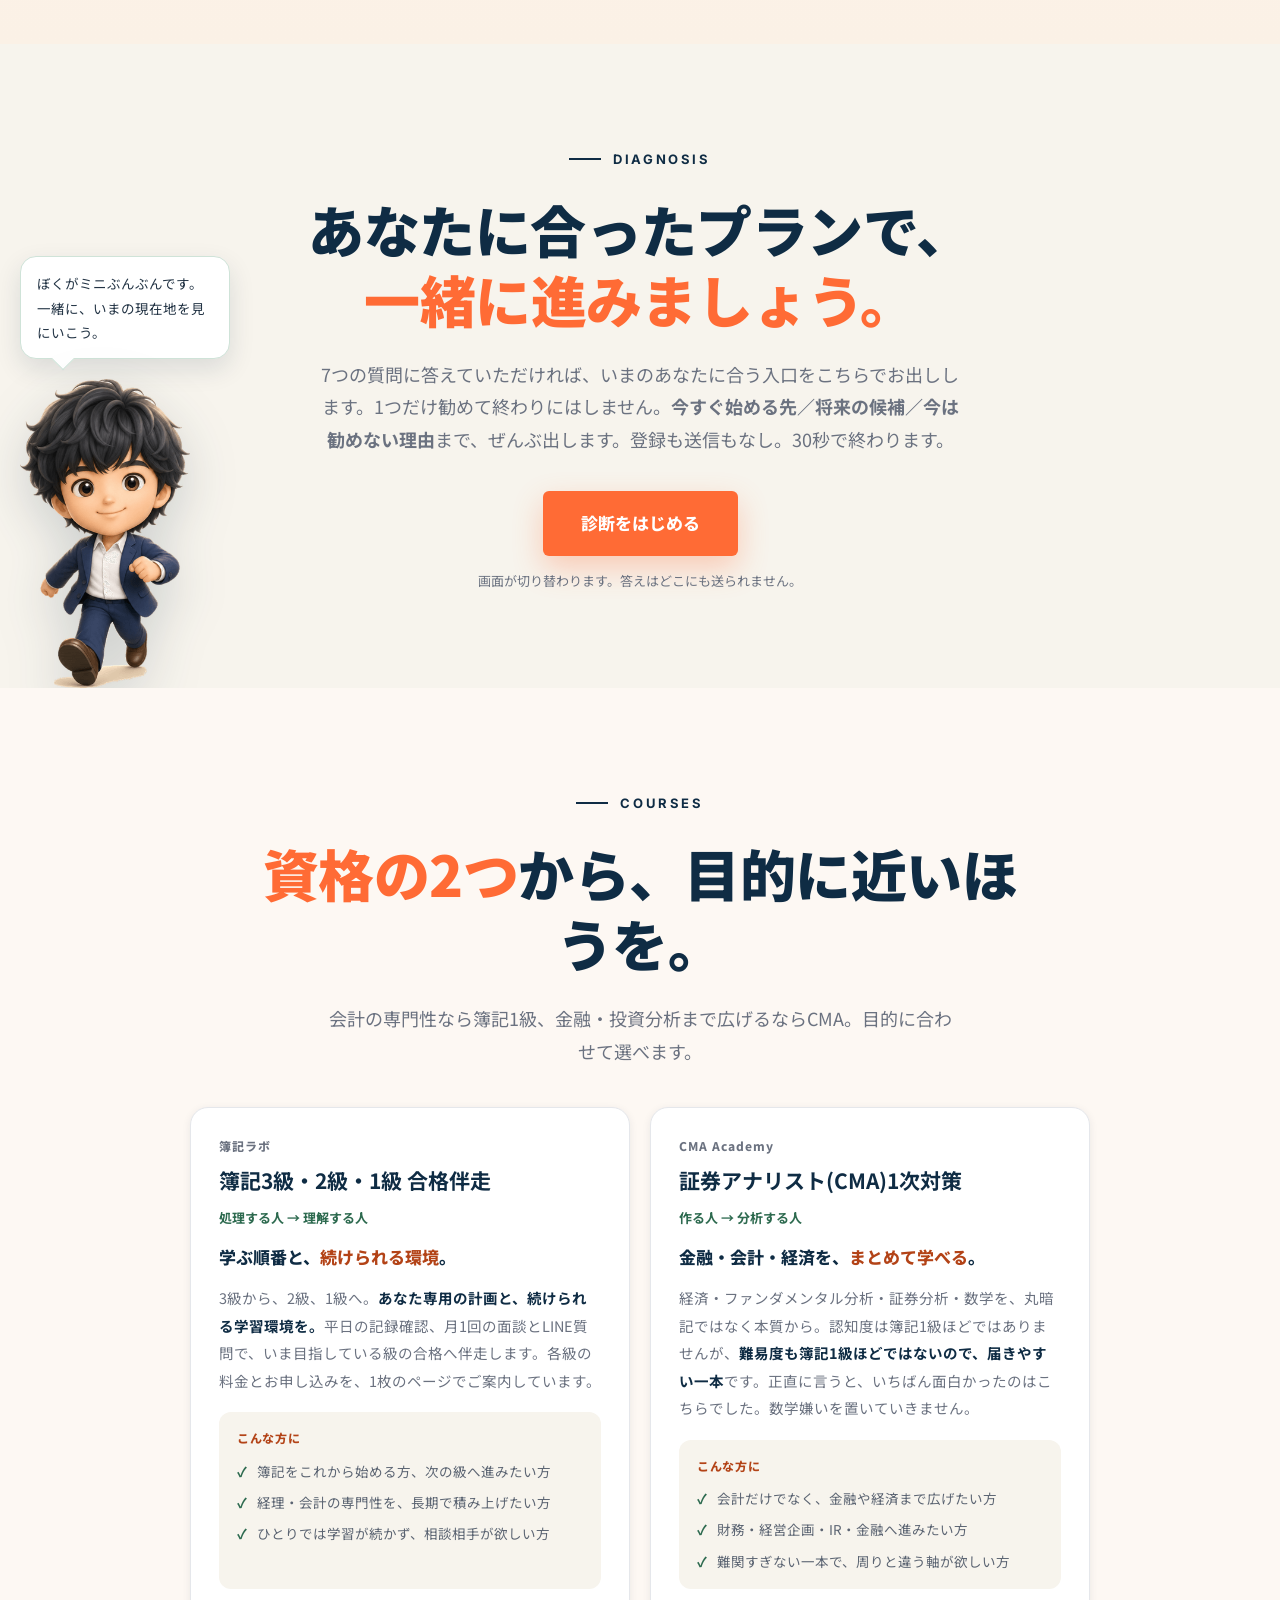
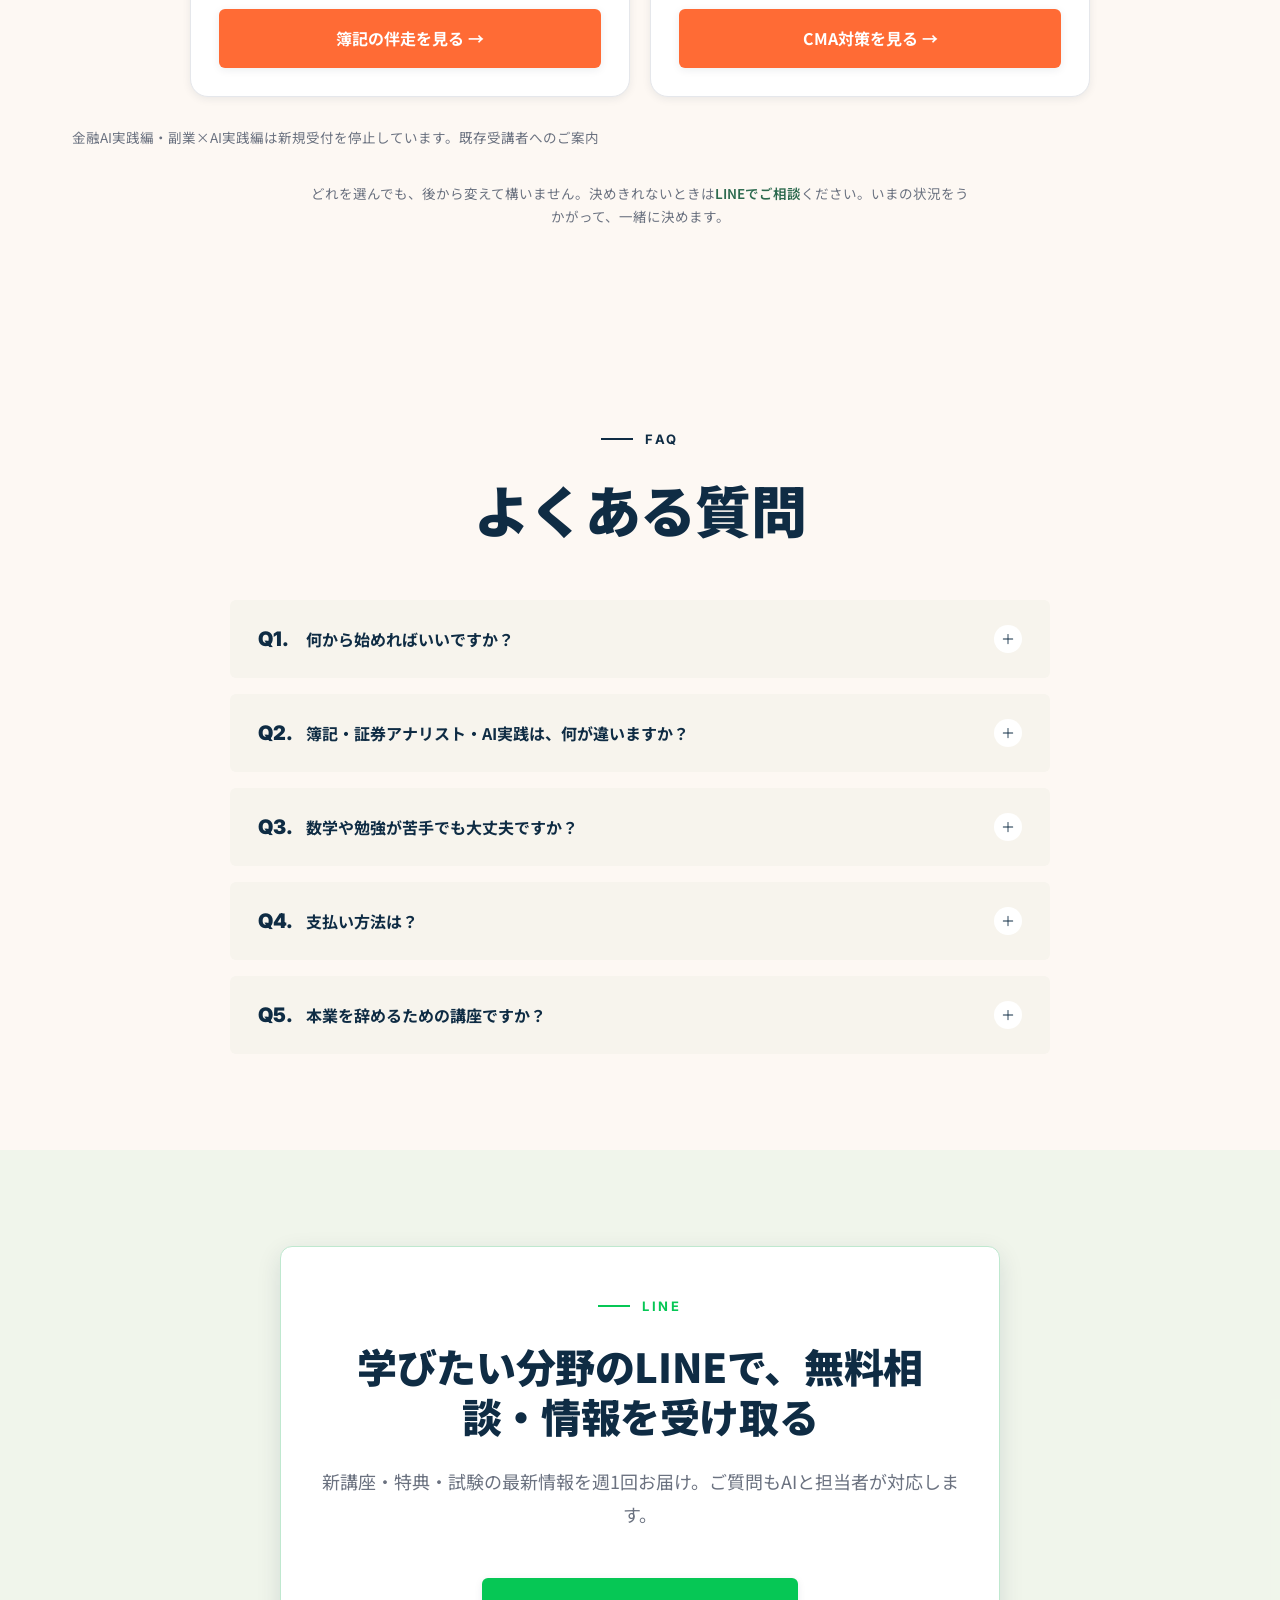
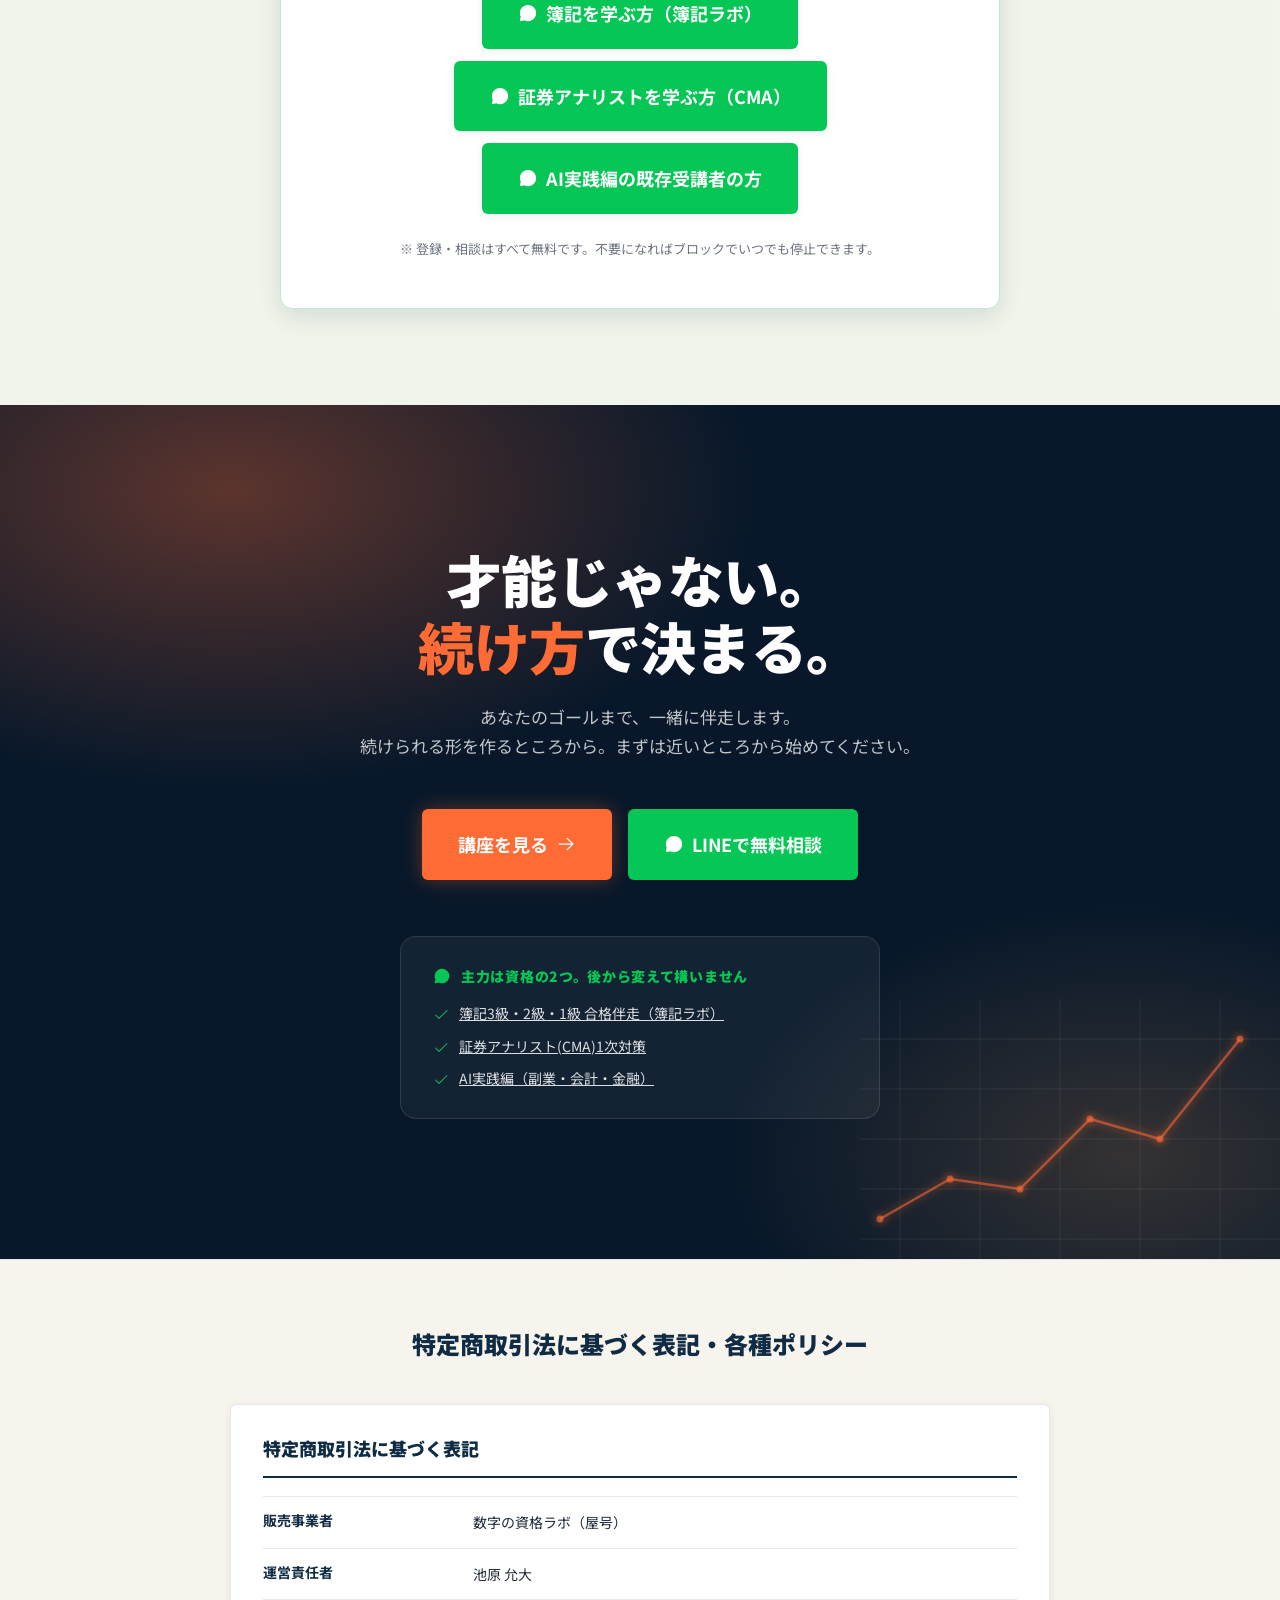
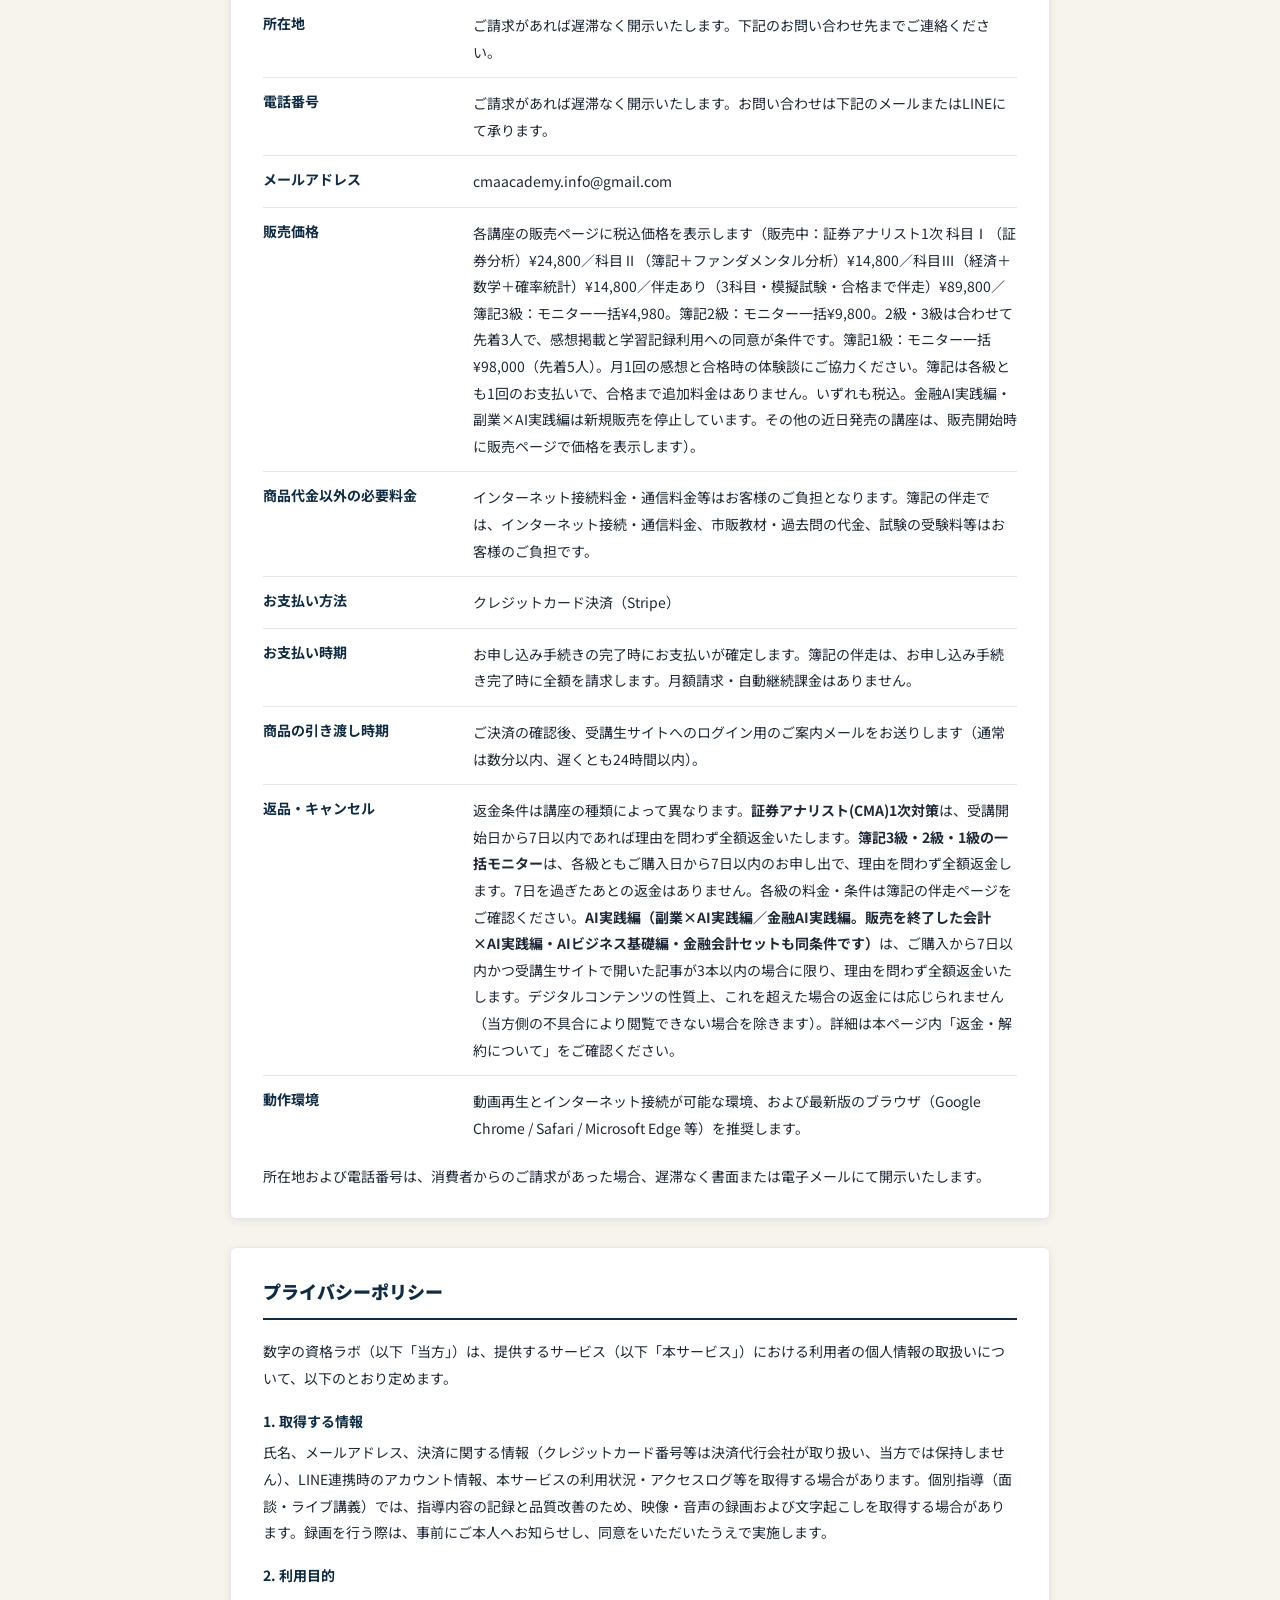
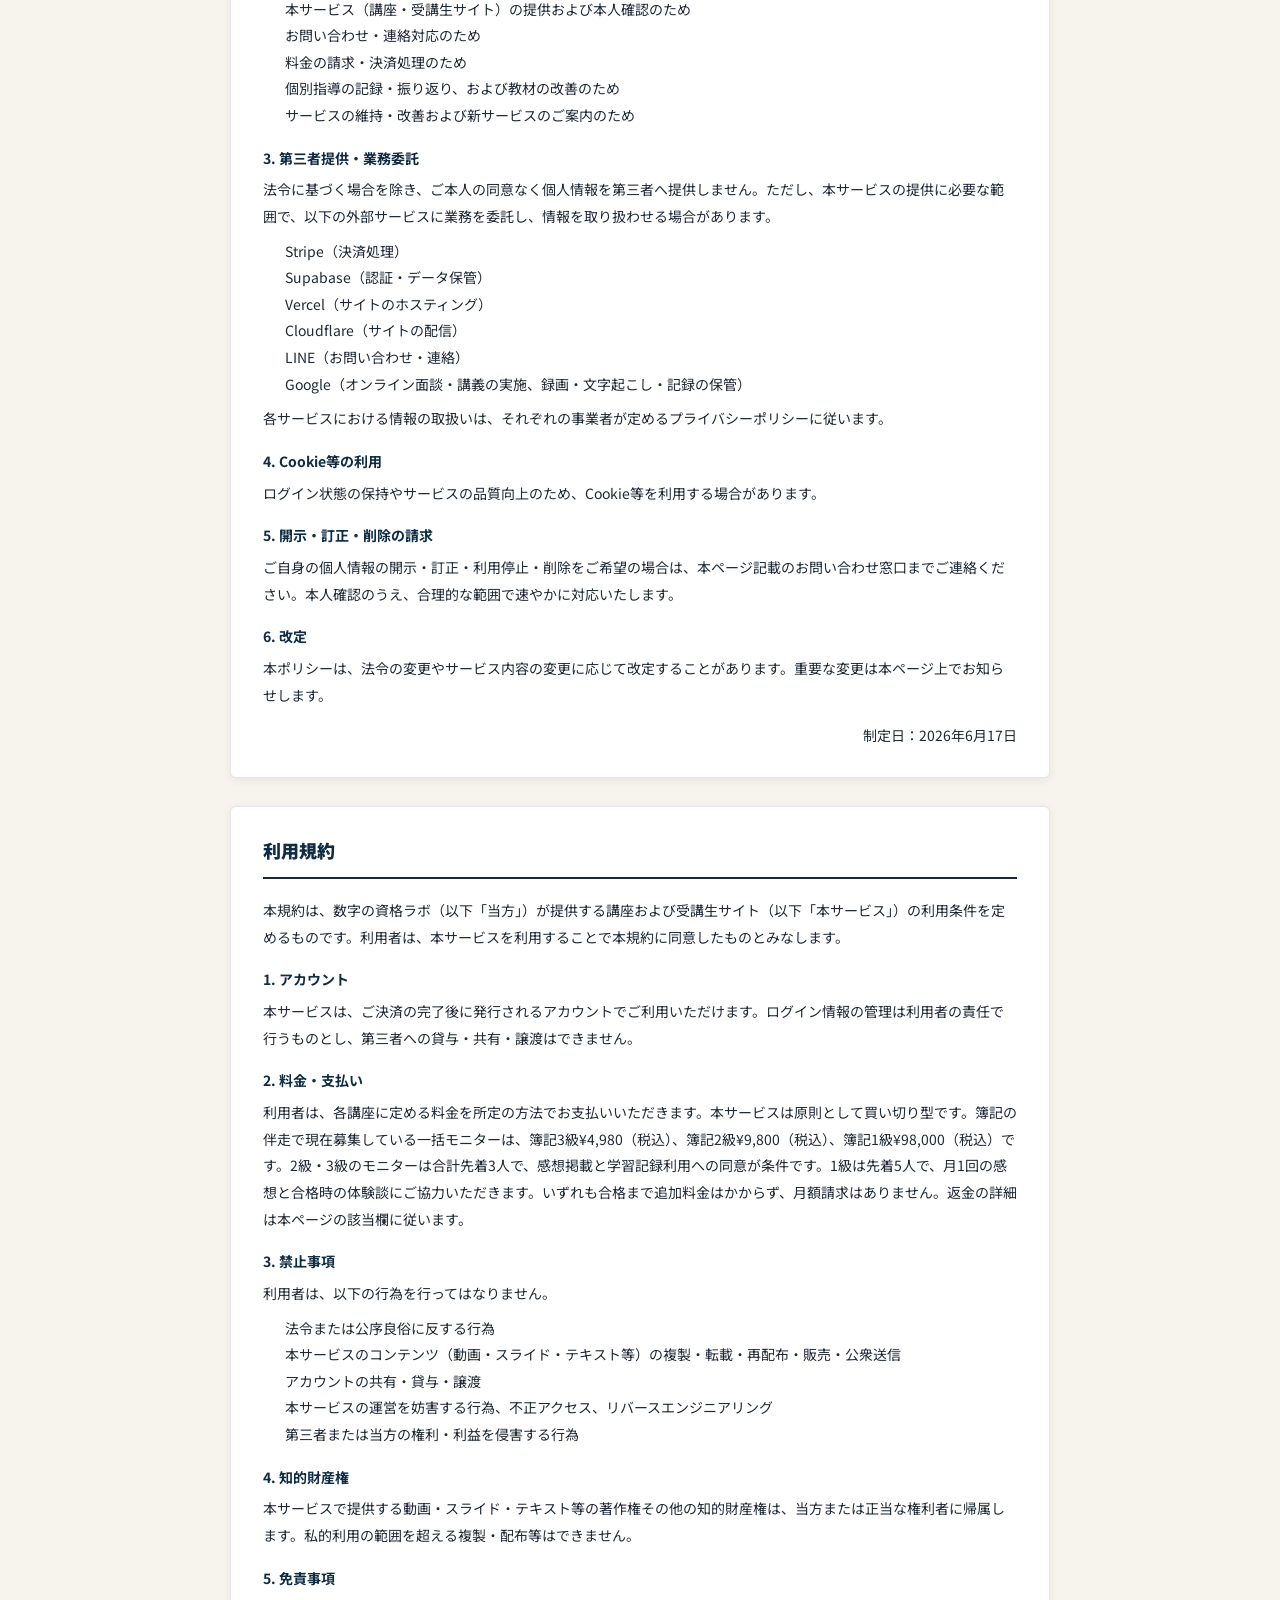
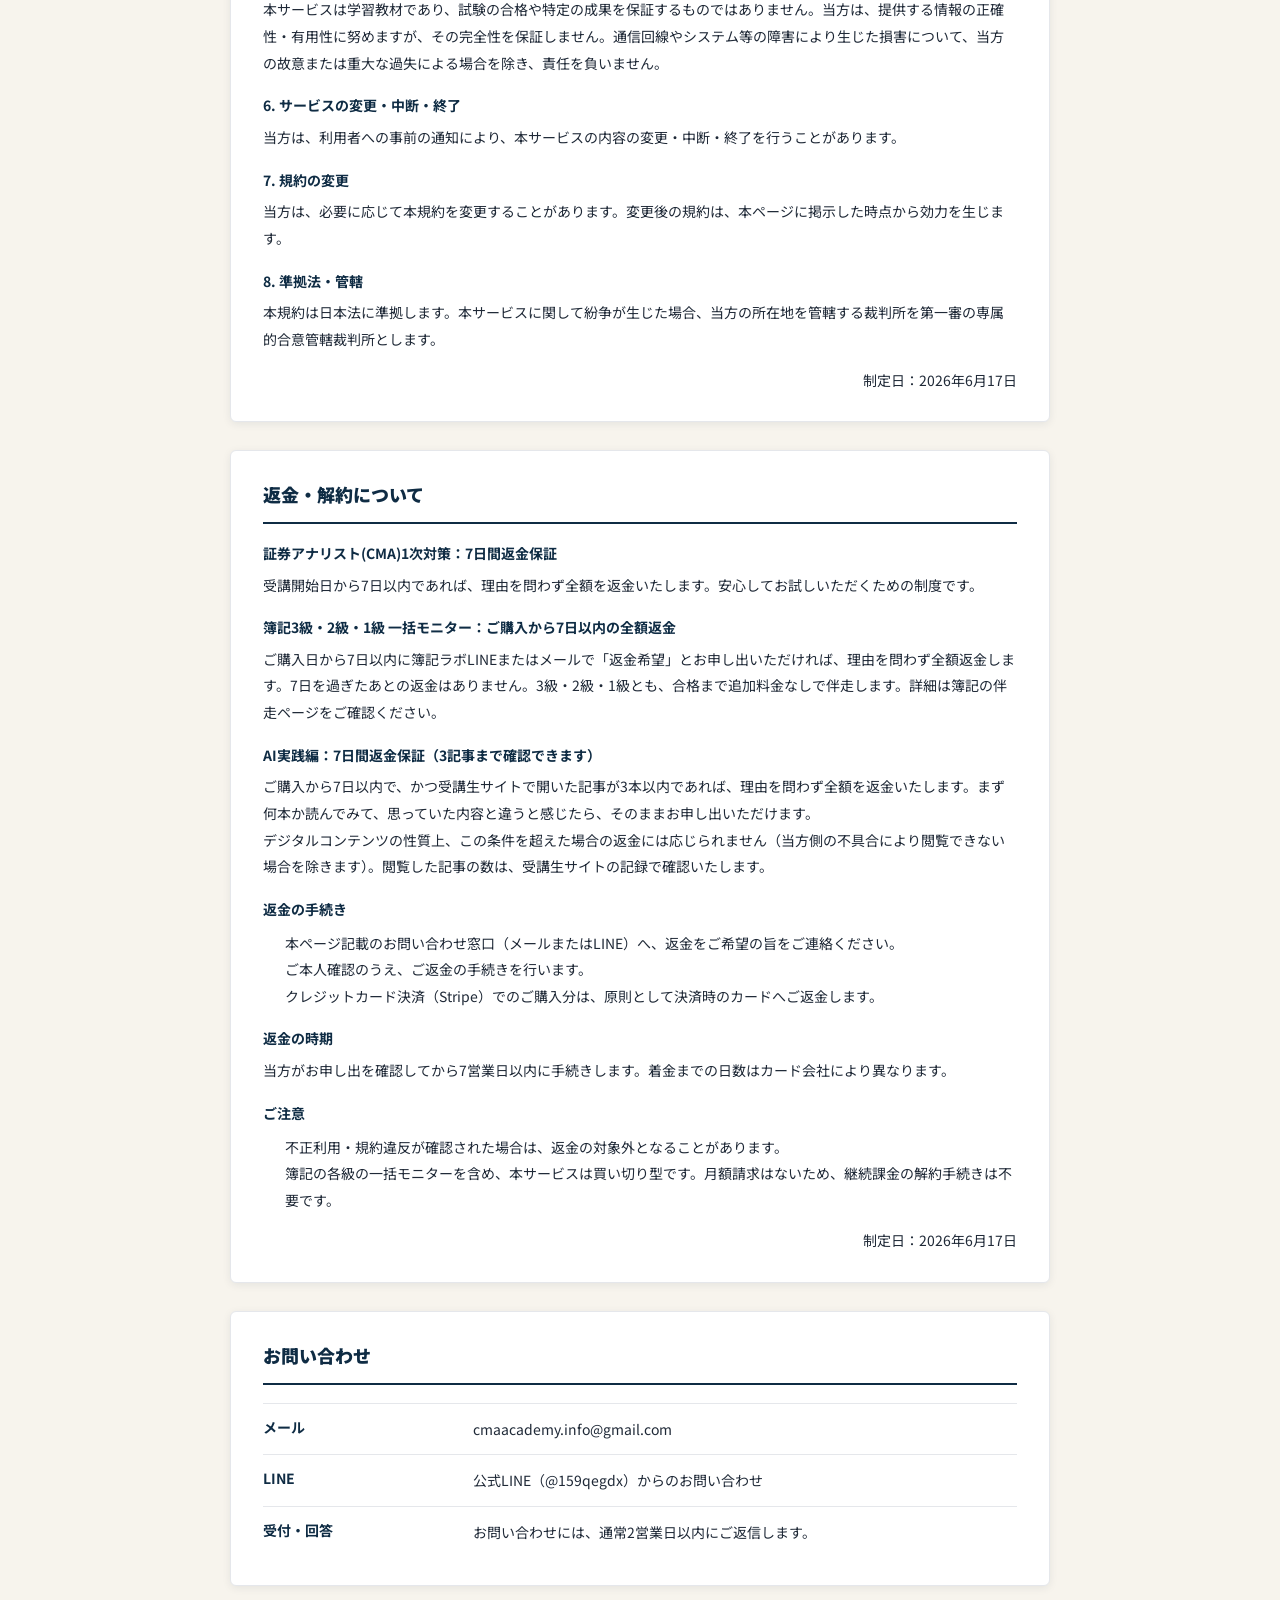
==== commit 169eef97: "Add bookkeeping structured data, llms.txt, and align top legal terms - /boki: JSON-LD (Organization," ====
--- a/index.html
+++ b/index.html
@@ -39,9 +39,11 @@
     "@graph": [
       {
         "@type": "Organization",
+        "@id": "https://sujilab.net/#organization",
         "name": "数字の資格ラボ",
+        "alternateName": "簿記ラボ",
         "url": "https://sujilab.net/",
-        "description": "簿記1級の合格伴走と証券アナリスト(CMA)の理解重視型オンライン講座。AI実践編は新規販売を停止しています。"
+        "description": "日商簿記3級・2級・1級の合格伴走（簿記ラボ）と、証券アナリスト(CMA)の理解重視型オンライン講座。AI実践編は新規販売を停止しています。"
       },
       {
         "@type": "Course",
@@ -2810,7 +2812,7 @@
                ⚠ 本人の「月50万が続いたら辞める」計画は書かない／不安を煽らない／成果を保証しない。 -->
           <h1 class="hub-hero-h1">辞めるためじゃない。<br><span class="em">選べる</span>ように<br class="sp-br">なるため。<span class="h1-accel">資格で本業の、AIで副業の選択肢を増やす。</span></h1>
           <!-- 何をする場所かを1行で（2026-08-11 本人指示。抽象語を使わず、置いてあるものを言う） -->
-          <p class="hub-hero-what"><strong>辞めても、続けてもいい。</strong>そのどちらも選べる状態をつくるための場所です。主力は簿記1級と証券アナリスト(CMA)の合格伴走。積んだ知識を副業の形にするAI実践編も置いています。</p>
+          <p class="hub-hero-what"><strong>辞めても、続けてもいい。</strong>そのどちらも選べる状態をつくるための場所です。主力は簿記（3級・2級・1級）と証券アナリスト(CMA)の合格伴走。積んだ知識を副業の形にするAI実践編も置いています。</p>
           <!-- 読者がいちばん引っかかっている迷いを、最初に名指しする -->
           <p class="hub-hero-doubt">資格や副業の勉強は、会社を辞めたい人がやるものなんじゃないか。</p>
           <!-- 答えは一人称で。読者への一般論として言い切ると成果の保証になる。
@@ -3384,7 +3386,7 @@
         <h2 class="section-title">よくある質問</h2>
       </div>
       <div class="faq-list">
-        <details class="faq-item"><summary class="faq-q"><span class="faq-q-mark">Q1.</span><span class="faq-q-text">何から始めればいいですか？</span><span class="faq-toggle"><svg viewBox="0 0 256 256" fill="currentColor"><path d="M224,128a8,8,0,0,1-8,8H136v80a8,8,0,0,1-16,0V136H40a8,8,0,0,1,0-16h80V40a8,8,0,0,1,16,0v80h80A8,8,0,0,1,224,128Z"/></svg></span></summary><div class="faq-a">簿記1級と証券アナリスト(CMA)1次対策から、目的に近いほうを選べます。迷ったら7つの質問の診断やLINEの無料相談をご利用ください。金融AI実践編・副業×AI実践編の新規受付は停止しています。</div></details>
+        <details class="faq-item"><summary class="faq-q"><span class="faq-q-mark">Q1.</span><span class="faq-q-text">何から始めればいいですか？</span><span class="faq-toggle"><svg viewBox="0 0 256 256" fill="currentColor"><path d="M224,128a8,8,0,0,1-8,8H136v80a8,8,0,0,1-16,0V136H40a8,8,0,0,1,0-16h80V40a8,8,0,0,1,16,0v80h80A8,8,0,0,1,224,128Z"/></svg></span></summary><div class="faq-a">簿記（3級・2級・1級）と証券アナリスト(CMA)1次対策から、目的に近いほうを選べます。迷ったら7つの質問の診断やLINEの無料相談をご利用ください。金融AI実践編・副業×AI実践編の新規受付は停止しています。</div></details>
         <details class="faq-item"><summary class="faq-q"><span class="faq-q-mark">Q2.</span><span class="faq-q-text">簿記・証券アナリスト・AI実践は、何が違いますか？</span><span class="faq-toggle"><svg viewBox="0 0 256 256" fill="currentColor"><path d="M224,128a8,8,0,0,1-8,8H136v80a8,8,0,0,1-16,0V136H40a8,8,0,0,1,0-16h80V40a8,8,0,0,1,16,0v80h80A8,8,0,0,1,224,128Z"/></svg></span></summary><div class="faq-a">簿記1級は会計の専門性を、CMAは金融・投資分析を学ぶ資格講座です。AI実践編は学んだ知識を実務の道具にする教材ですが、現在は新規販売を停止しています。既存受講者の教材と約束したサポートは継続します。</div></details>
         <details class="faq-item"><summary class="faq-q"><span class="faq-q-mark">Q3.</span><span class="faq-q-text">数学や勉強が苦手でも大丈夫ですか？</span><span class="faq-toggle"><svg viewBox="0 0 256 256" fill="currentColor"><path d="M224,128a8,8,0,0,1-8,8H136v80a8,8,0,0,1-16,0V136H40a8,8,0,0,1,0-16h80V40a8,8,0,0,1,16,0v80h80A8,8,0,0,1,224,128Z"/></svg></span></summary><div class="faq-a">大丈夫です。運営者自身が偏差値40から3回落ちて4回目で合格した凡人です。丸暗記ではなく、途中式や意味まで高卒レベルから噛み砕く方針で、数学嫌いを置いていきません。</div></details>
         <details class="faq-item"><summary class="faq-q"><span class="faq-q-mark">Q4.</span><span class="faq-q-text">支払い方法は？</span><span class="faq-toggle"><svg viewBox="0 0 256 256" fill="currentColor"><path d="M224,128a8,8,0,0,1-8,8H136v80a8,8,0,0,1-16,0V136H40a8,8,0,0,1,0-16h80V40a8,8,0,0,1,16,0v80h80A8,8,0,0,1,224,128Z"/></svg></span></summary><div class="faq-a">クレジットカード決済（Stripe）です。各講座の販売ページに税込価格を表示しています。詳細は本ページ下部の「特定商取引法に基づく表記」をご確認ください。</div></details>
@@ -3443,7 +3445,7 @@
           主力は資格の2つ。後から変えて構いません
         </div>
         <div class="final-cta-bonus-list">
-          <div class="final-cta-bonus-item"><svg viewBox="0 0 256 256" fill="currentColor"><path d="M229.66,77.66l-128,128a8,8,0,0,1-11.32,0l-56-56a8,8,0,0,1,11.32-11.32L96,188.69,218.34,66.34a8,8,0,0,1,11.32,11.32Z"/></svg><span><a href="/boki.html" style="color:inherit;text-decoration:underline;">簿記1級 合格伴走（簿記ラボ）</a></span></div>
+          <div class="final-cta-bonus-item"><svg viewBox="0 0 256 256" fill="currentColor"><path d="M229.66,77.66l-128,128a8,8,0,0,1-11.32,0l-56-56a8,8,0,0,1,11.32-11.32L96,188.69,218.34,66.34a8,8,0,0,1,11.32,11.32Z"/></svg><span><a href="/boki.html" style="color:inherit;text-decoration:underline;">簿記3級・2級・1級 合格伴走（簿記ラボ）</a></span></div>
           <div class="final-cta-bonus-item"><svg viewBox="0 0 256 256" fill="currentColor"><path d="M229.66,77.66l-128,128a8,8,0,0,1-11.32,0l-56-56a8,8,0,0,1,11.32-11.32L96,188.69,218.34,66.34a8,8,0,0,1,11.32,11.32Z"/></svg><span><a href="/cma.html" style="color:inherit;text-decoration:underline;">証券アナリスト(CMA)1次対策</a></span></div>
           <div class="final-cta-bonus-item"><svg viewBox="0 0 256 256" fill="currentColor"><path d="M229.66,77.66l-128,128a8,8,0,0,1-11.32,0l-56-56a8,8,0,0,1,11.32-11.32L96,188.69,218.34,66.34a8,8,0,0,1,11.32,11.32Z"/></svg><span><a href="/ai.html" style="color:inherit;text-decoration:underline;">AI実践編（副業・会計・金融）</a></span></div>
         </div>
@@ -3537,17 +3539,17 @@
           <dt>メールアドレス</dt>
           <dd><a href="mailto:cmaacademy.info@gmail.com">cmaacademy.info@gmail.com</a></dd>
           <dt>販売価格</dt>
-          <dd>各講座の販売ページに税込価格を表示します（販売中：証券アナリスト1次 科目Ⅰ（証券分析）¥24,800／科目Ⅱ（簿記＋ファンダメンタル分析）¥14,800／科目Ⅲ（経済＋数学＋確率統計）¥14,800／伴走あり（3科目・模擬試験・合格まで伴走）¥89,800／簿記1級 合格伴走 初回 ¥29,800・2〜6ヶ月目は月額 ¥7,800・7ヶ月目から月額 ¥2,980（解約のお申し出まで毎月。上限回数なし）・モニター枠（先着5人・月払いとは別枠）一括 ¥98,000。いずれも税込。金融AI実践編・副業×AI実践編は新規販売を停止しています。その他の近日発売の講座は、販売開始時に販売ページで価格を表示します）。</dd>
+          <dd>各講座の販売ページに税込価格を表示します（販売中：証券アナリスト1次 科目Ⅰ（証券分析）¥24,800／科目Ⅱ（簿記＋ファンダメンタル分析）¥14,800／科目Ⅲ（経済＋数学＋確率統計）¥14,800／伴走あり（3科目・模擬試験・合格まで伴走）¥89,800／簿記3級：モニター一括¥4,980。簿記2級：モニター一括¥9,800。2級・3級は合わせて先着3人で、感想掲載と学習記録利用への同意が条件です。簿記1級：モニター一括¥98,000（先着5人）。月1回の感想と合格時の体験談にご協力ください。簿記は各級とも1回のお支払いで、合格まで追加料金はありません。いずれも税込。金融AI実践編・副業×AI実践編は新規販売を停止しています。その他の近日発売の講座は、販売開始時に販売ページで価格を表示します）。</dd>
           <dt>商品代金以外の必要料金</dt>
-          <dd>インターネット接続料金・通信料金等はお客様のご負担となります。</dd>
+          <dd>インターネット接続料金・通信料金等はお客様のご負担となります。簿記の伴走では、インターネット接続・通信料金、市販教材・過去問の代金、試験の受験料等はお客様のご負担です。</dd>
           <dt>お支払い方法</dt>
           <dd>クレジットカード決済（Stripe）</dd>
           <dt>お支払い時期</dt>
-          <dd>お申し込み手続きの完了時にお支払いが確定します。</dd>
+          <dd>お申し込み手続きの完了時にお支払いが確定します。簿記の伴走は、お申し込み手続き完了時に全額を請求します。月額請求・自動継続課金はありません。</dd>
           <dt>商品の引き渡し時期</dt>
           <dd>ご決済の確認後、受講生サイトへのログイン用のご案内メールをお送りします（通常は数分以内、遅くとも24時間以内）。</dd>
           <dt>返品・キャンセル</dt>
-          <dd>返金条件は講座の種類によって異なります。<strong>証券アナリスト(CMA)1次対策</strong>は、受講開始日から7日以内であれば理由を問わず全額返金いたします。<strong>簿記1級 合格伴走（月払い）</strong>は、初回のお支払い（¥29,800）から7日以内にお申し出いただければ理由を問わず全額返金いたします。2ヶ月目からの月額（6回目まで¥7,800・7回目から¥2,980）は次回の請求日の前日までのご連絡で解約でき、次回の請求から停止します。支払い済みの月の返金・日割り計算は行いません。<strong>簿記2級・3級と1級の一括モニター</strong>は、ご購入から7日以内のお申し出で理由を問わず全額返金し、7日を過ぎたあとの返金はありません。各級の料金・条件は<a href="/boki#legal">簿記の伴走ページ</a>をご確認ください。<strong>AI実践編（副業×AI実践編／金融AI実践編。販売を終了した会計×AI実践編・AIビジネス基礎編・金融会計セットも同条件です）</strong>は、ご購入から7日以内かつ受講生サイトで開いた記事が3本以内の場合に限り、理由を問わず全額返金いたします。デジタルコンテンツの性質上、これを超えた場合の返金には応じられません（当方側の不具合により閲覧できない場合を除きます）。詳細は本ページ内「返金・解約について」をご確認ください。</dd>
+          <dd>返金条件は講座の種類によって異なります。<strong>証券アナリスト(CMA)1次対策</strong>は、受講開始日から7日以内であれば理由を問わず全額返金いたします。<strong>簿記3級・2級・1級の一括モニター</strong>は、各級ともご購入日から7日以内のお申し出で、理由を問わず全額返金します。7日を過ぎたあとの返金はありません。各級の料金・条件は<a href="/boki#legal">簿記の伴走ページ</a>をご確認ください。<strong>AI実践編（副業×AI実践編／金融AI実践編。販売を終了した会計×AI実践編・AIビジネス基礎編・金融会計セットも同条件です）</strong>は、ご購入から7日以内かつ受講生サイトで開いた記事が3本以内の場合に限り、理由を問わず全額返金いたします。デジタルコンテンツの性質上、これを超えた場合の返金には応じられません（当方側の不具合により閲覧できない場合を除きます）。詳細は本ページ内「返金・解約について」をご確認ください。</dd>
           <dt>動作環境</dt>
           <dd>動画再生とインターネット接続が可能な環境、および最新版のブラウザ（Google Chrome / Safari / Microsoft Edge 等）を推奨します。</dd>
         </dl>
@@ -3574,6 +3576,7 @@
           <li>Stripe（決済処理）</li>
           <li>Supabase（認証・データ保管）</li>
           <li>Vercel（サイトのホスティング）</li>
+          <li>Cloudflare（サイトの配信）</li>
           <li>LINE（お問い合わせ・連絡）</li>
           <li>Google（オンライン面談・講義の実施、録画・文字起こし・記録の保管）</li>
         </ul>
@@ -3594,7 +3597,7 @@
         <h4>1. アカウント</h4>
         <p>本サービスは、ご決済の完了後に発行されるアカウントでご利用いただけます。ログイン情報の管理は利用者の責任で行うものとし、第三者への貸与・共有・譲渡はできません。</p>
         <h4>2. 料金・支払い</h4>
-        <p>利用者は、各講座に定める料金を所定の方法でお支払いいただきます。本サービスは原則として買い切り型です。ただし簿記1級 合格伴走の面談・LINEでの伴走は月額の自動継続課金（初回を含め6回目まで月額¥7,800、7回目から月額¥2,980。上限回数なし）で、利用者は次回の請求日の前日までに申し出ることで解約でき、次回の請求から停止します。講義の視聴・AI質問・面談は在籍中のみご利用いただけます。解約後も次回の請求日の前日まではご利用いただけ、学習記録は残り閲覧できます。再開された場合は続きからご利用いただけます。なお、モニター枠（一括）は合格までの伴走のため対象外です。</p>
+        <p>利用者は、各講座に定める料金を所定の方法でお支払いいただきます。本サービスは原則として買い切り型です。簿記の伴走で現在募集している一括モニターは、簿記3級¥4,980（税込）、簿記2級¥9,800（税込）、簿記1級¥98,000（税込）です。2級・3級のモニターは合計先着3人で、感想掲載と学習記録利用への同意が条件です。1級は先着5人で、月1回の感想と合格時の体験談にご協力いただきます。いずれも合格まで追加料金はかからず、月額請求はありません。返金の詳細は本ページの該当欄に従います。</p>
         <h4>3. 禁止事項</h4>
         <p>利用者は、以下の行為を行ってはなりません。</p>
         <ul>
@@ -3622,8 +3625,8 @@
         <h3>返金・解約について</h3>
         <h4>証券アナリスト(CMA)1次対策：7日間返金保証</h4>
         <p>受講開始日から7日以内であれば、理由を問わず全額を返金いたします。安心してお試しいただくための制度です。</p>
-        <h4>簿記1級 合格伴走：初回は7日以内なら全額返金／月額は次回の請求日の前日までの連絡で解約</h4>
-        <p>初回のお支払い（¥29,800）から7日以内に簿記ラボLINEまたはメールで「返金希望」とお申し出いただければ、理由を問わず全額を返金いたします。2ヶ月目からの月額（6回目まで¥7,800・7回目から¥2,980）は次回の請求日の前日までのご連絡で解約でき、次回の請求から停止します。支払い済みの月の返金・日割り計算は行いません。講義の視聴・AI質問・面談は在籍中のみご利用いただけます。解約後も次回の請求日の前日まではご利用いただけ、学習記録は残り閲覧できます。再開された場合は続きからご利用いただけます。なお、モニター枠（一括）は合格までの伴走のため対象外です。詳細は簿記1級 合格伴走の販売ページをご確認ください。</p>
+        <h4>簿記3級・2級・1級 一括モニター：ご購入から7日以内の全額返金</h4>
+        <p>ご購入日から7日以内に簿記ラボLINEまたはメールで「返金希望」とお申し出いただければ、理由を問わず全額返金します。7日を過ぎたあとの返金はありません。3級・2級・1級とも、合格まで追加料金なしで伴走します。詳細は<a href="/boki#refund">簿記の伴走ページ</a>をご確認ください。</p>
         <h4>AI実践編：7日間返金保証（3記事まで確認できます）</h4>
         <p>ご購入から7日以内で、かつ受講生サイトで開いた記事が3本以内であれば、理由を問わず全額を返金いたします。まず何本か読んでみて、思っていた内容と違うと感じたら、そのままお申し出いただけます。</p>
         <p>デジタルコンテンツの性質上、この条件を超えた場合の返金には応じられません（当方側の不具合により閲覧できない場合を除きます）。閲覧した記事の数は、受講生サイトの記録で確認いたします。</p>
@@ -3634,11 +3637,11 @@
           <li>クレジットカード決済（Stripe）でのご購入分は、原則として決済時のカードへご返金します。</li>
         </ol>
         <h4>返金の時期</h4>
-        <p>ご連絡・確認の完了後、概ね7〜14営業日以内に返金処理を行います。カード会社の締め日等により、実際の反映時期は前後する場合があります。</p>
+        <p>当方がお申し出を確認してから7営業日以内に手続きします。着金までの日数はカード会社により異なります。</p>
         <h4>ご注意</h4>
         <ul>
           <li>不正利用・規約違反が確認された場合は、返金の対象外となることがあります。</li>
-          <li>簿記1級 合格伴走の本編（月額）を除き、本サービスは買い切り型のため、継続課金の解約手続きはありません。本編の解約は簿記ラボLINEまたはメールで承ります。</li>
+          <li>簿記の各級の一括モニターを含め、本サービスは買い切り型です。月額請求はないため、継続課金の解約手続きは不要です。</li>
         </ul>
         <p class="legal-updated">制定日：2026年6月17日</p>
       </article>
@@ -3676,7 +3679,7 @@
           <span>数字の資格ラボ</span>
         </div>
         <div class="footer-copy">
-          運営：数字の資格ラボ ｜ 提供講座：CMA Academy（証券アナリスト1次）／簿記ラボ（簿記1級 合格伴走）／AI実践編（副業・会計・金融）<br>
+          運営：数字の資格ラボ ｜ 提供講座：CMA Academy（証券アナリスト1次）／簿記ラボ（簿記3級・2級・1級 合格伴走）／AI実践編（副業・会計・金融）<br>
           © 2026 数字の資格ラボ. 数学嫌いを置いていかない。理解して進む、AI時代の学び方。
         </div>
       </div>
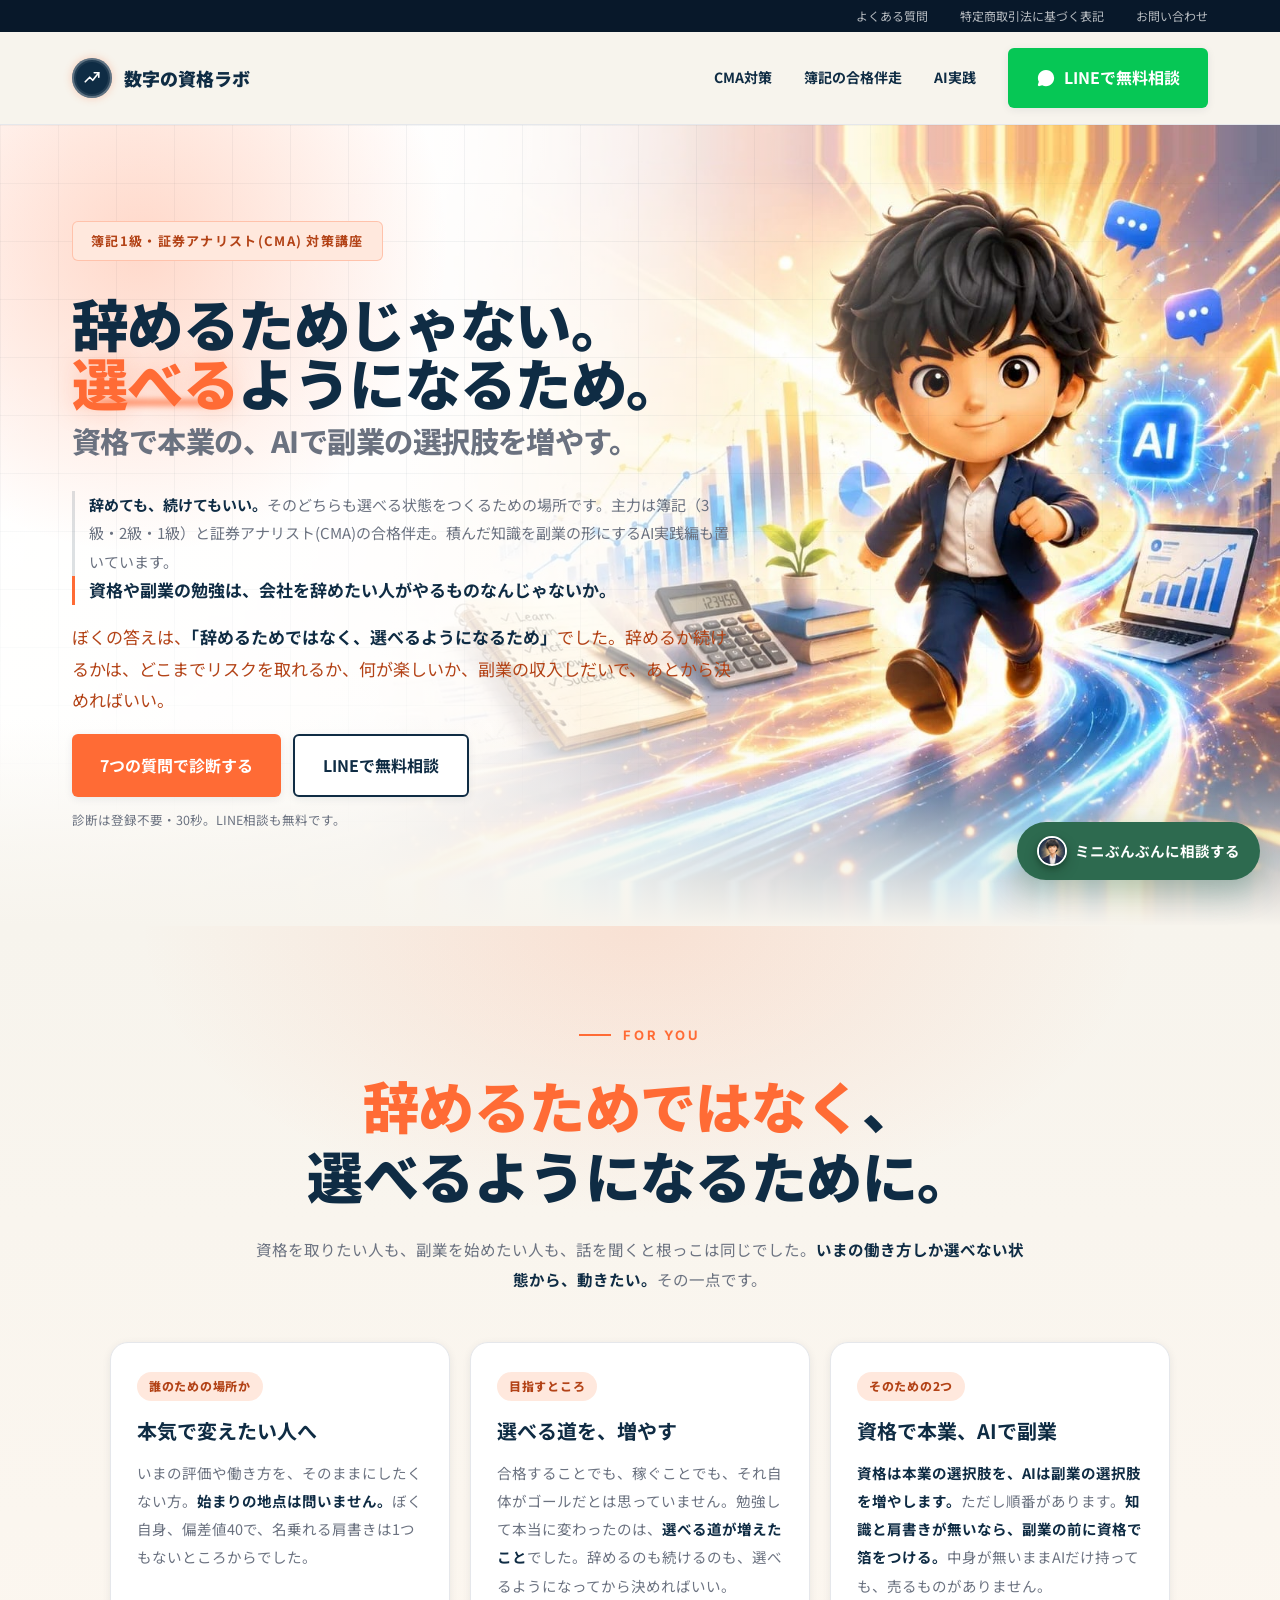
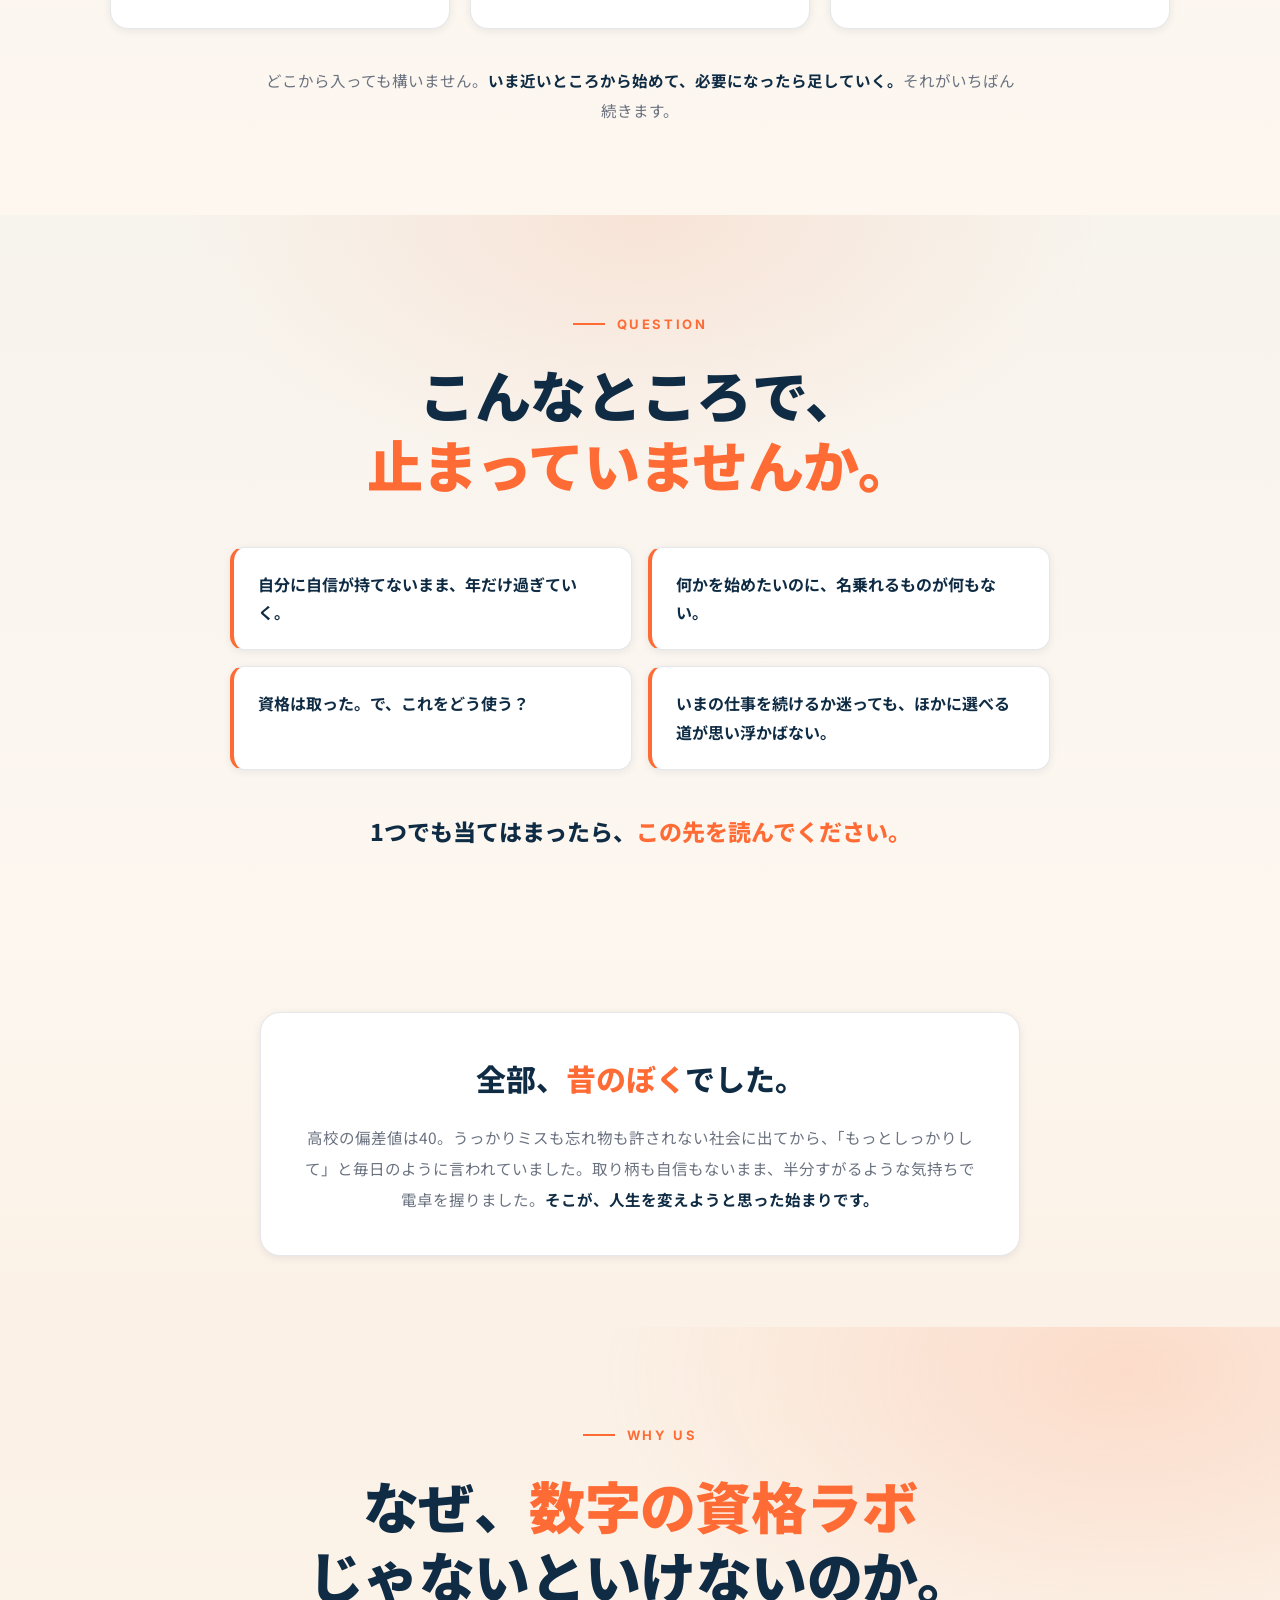
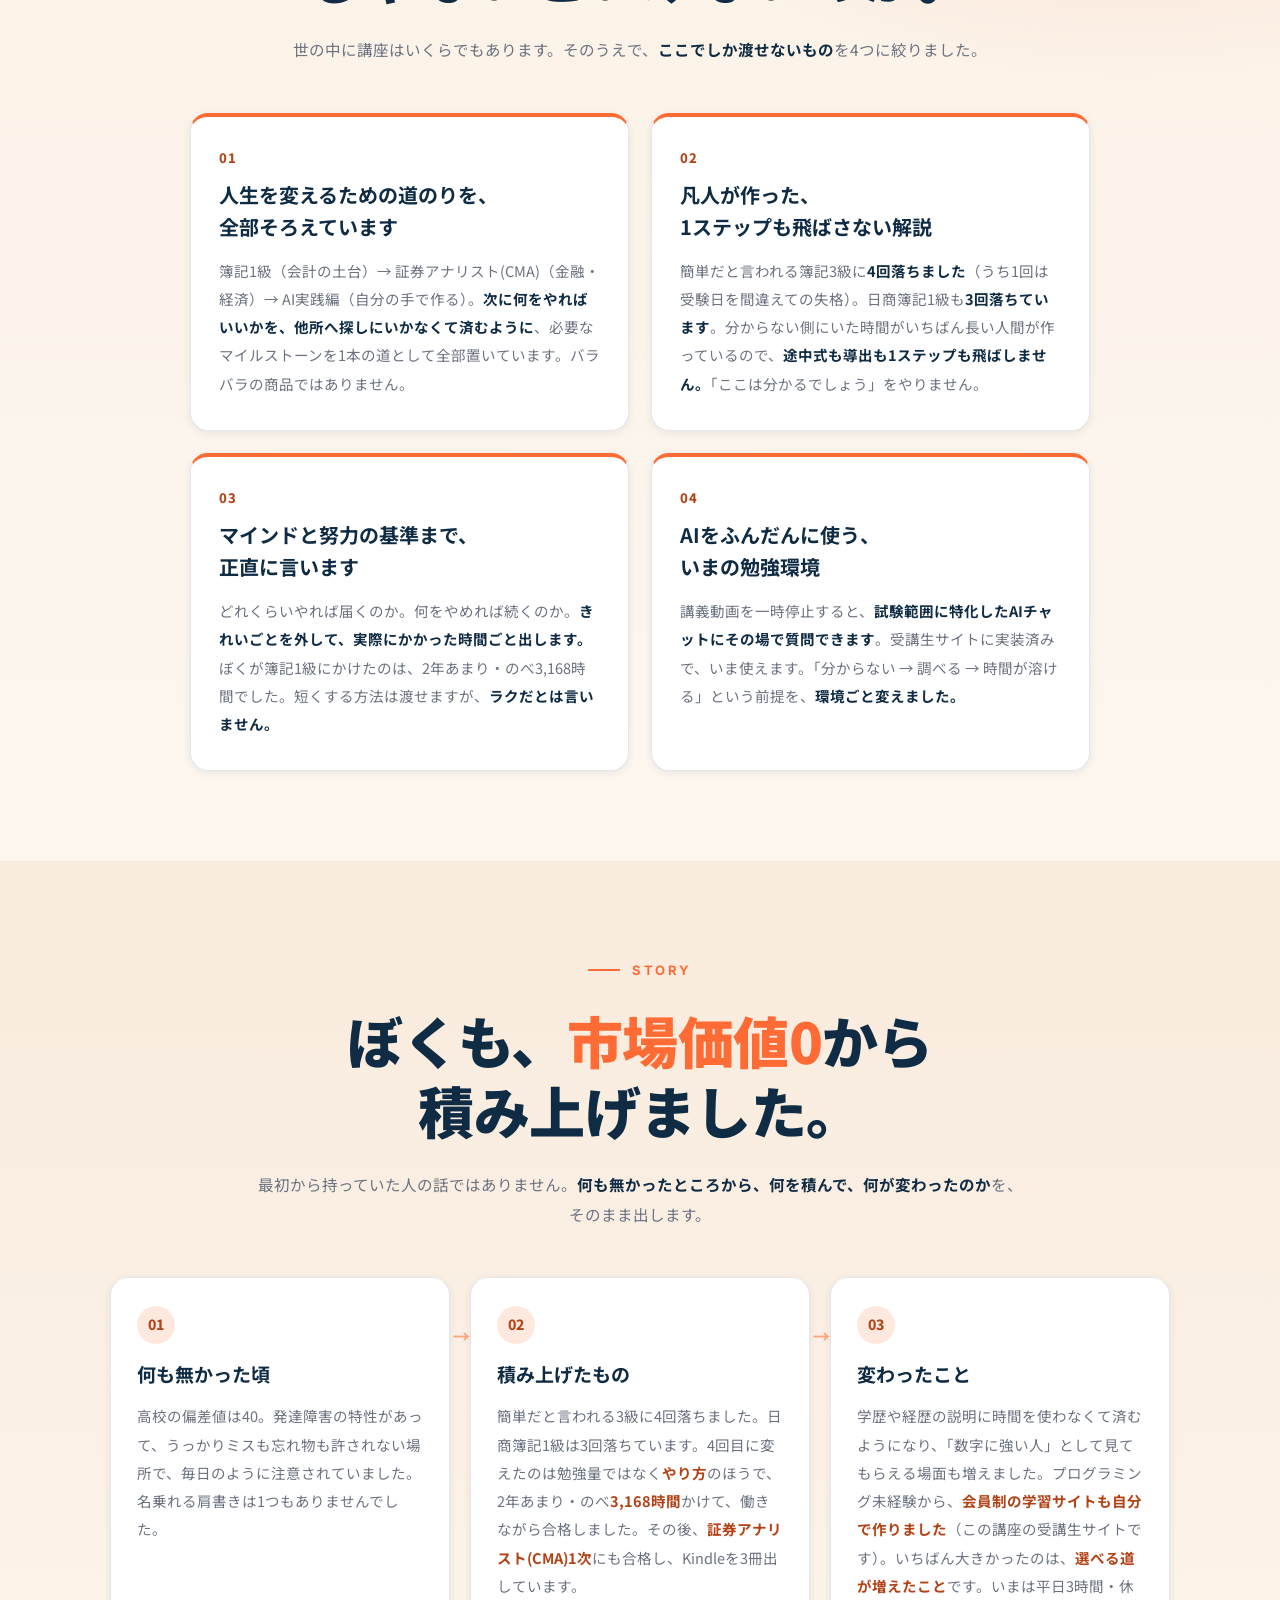
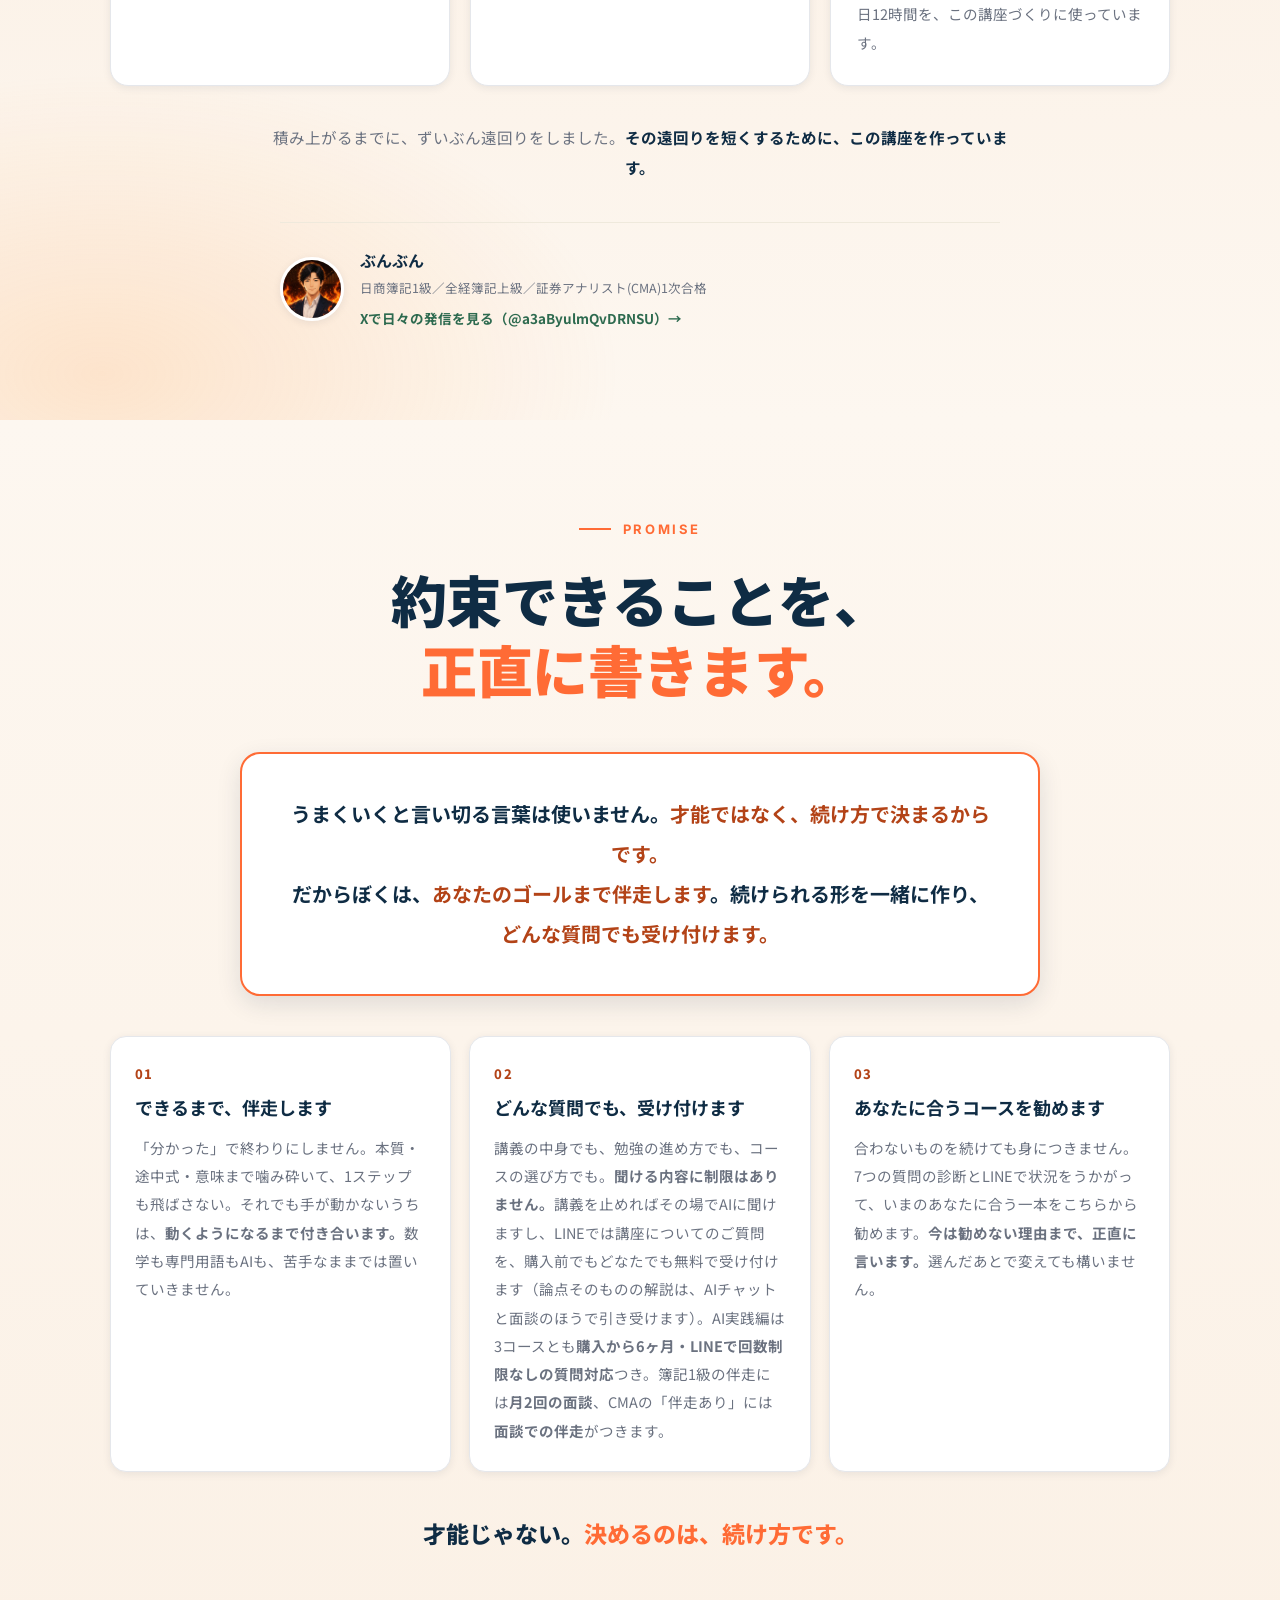
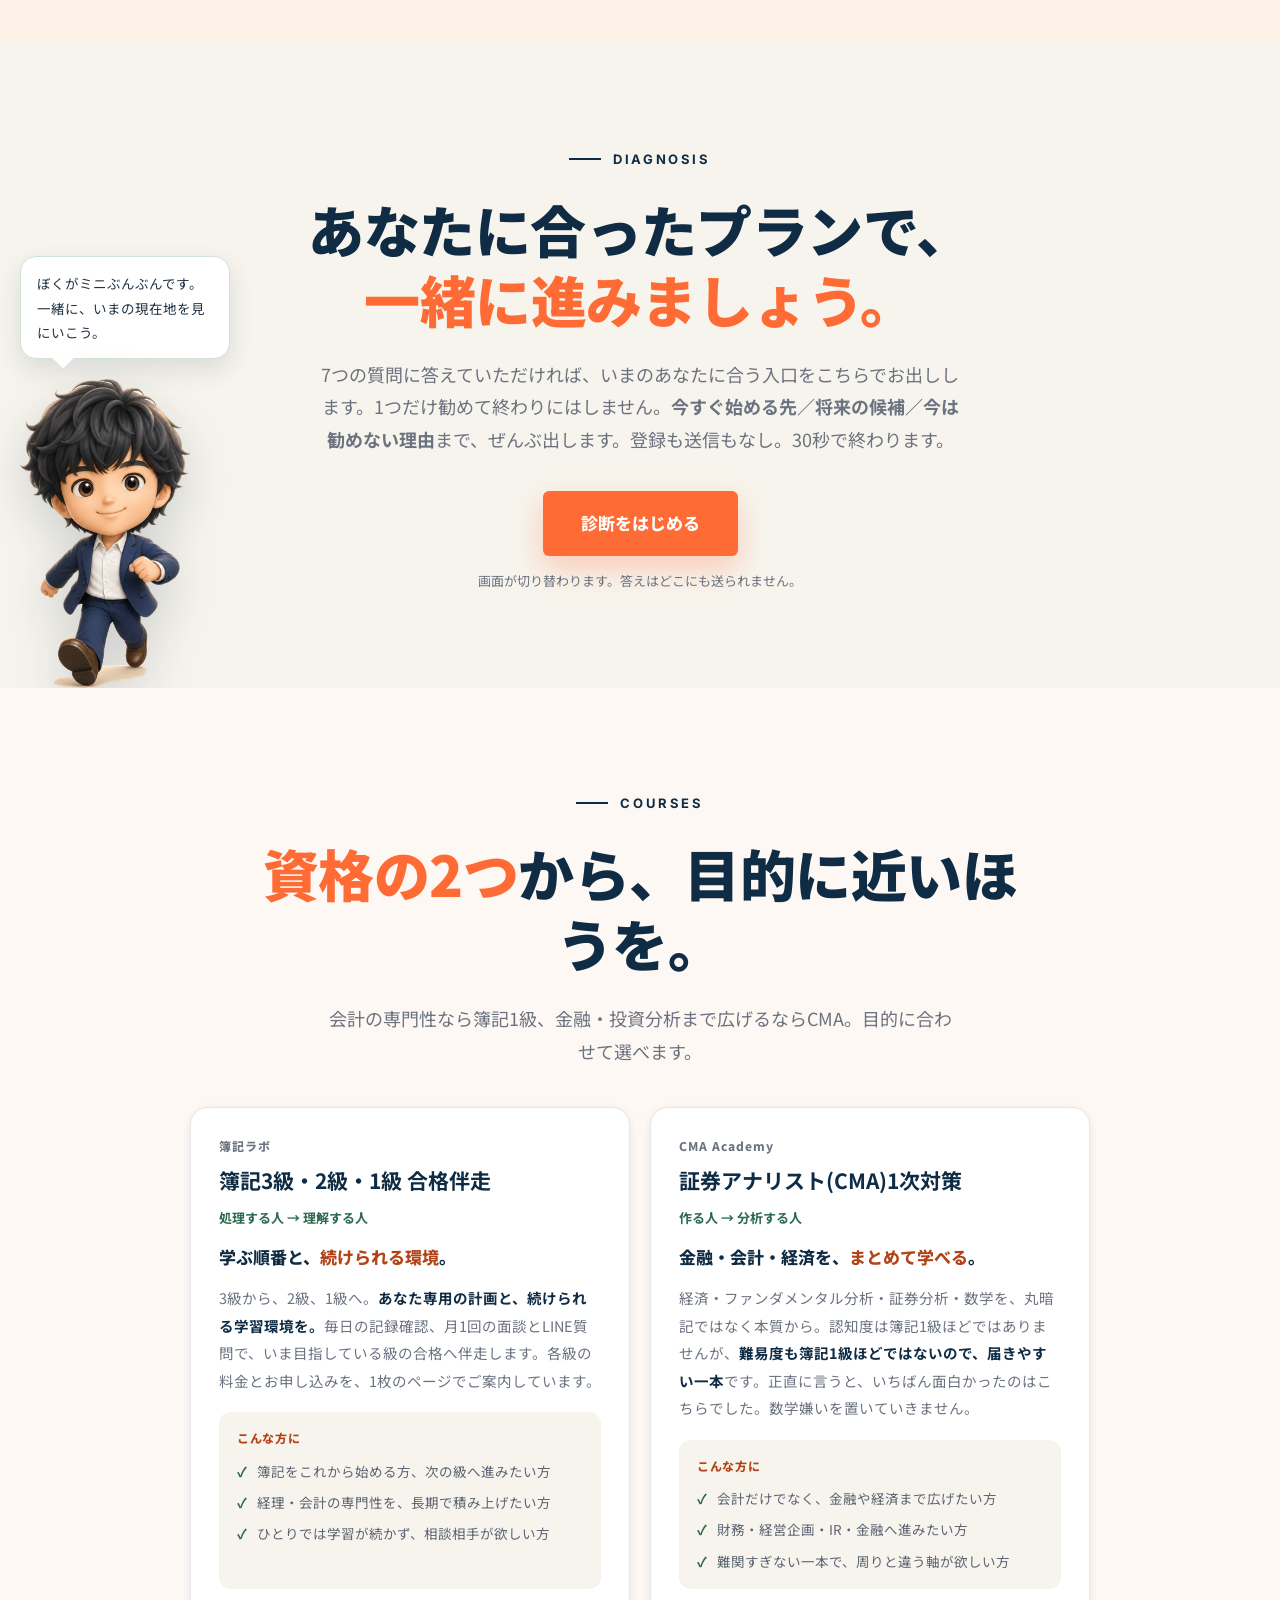
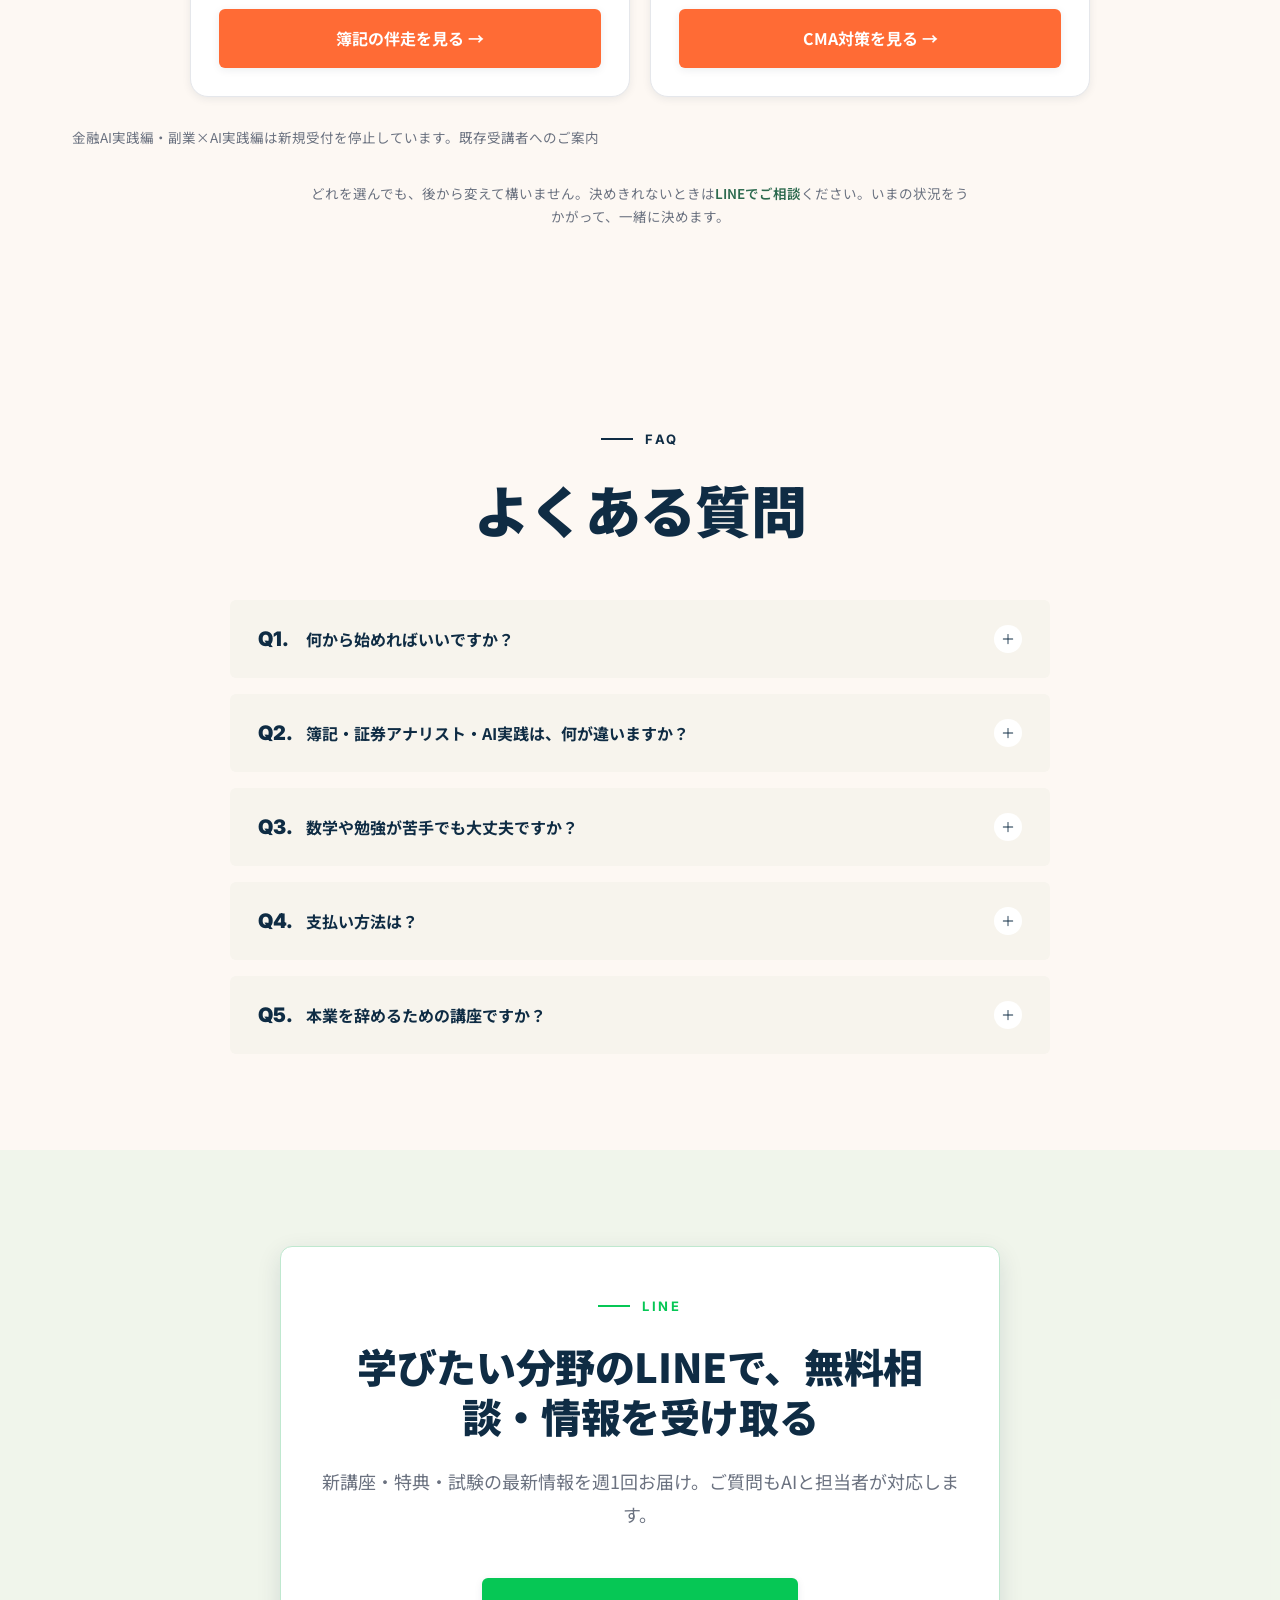
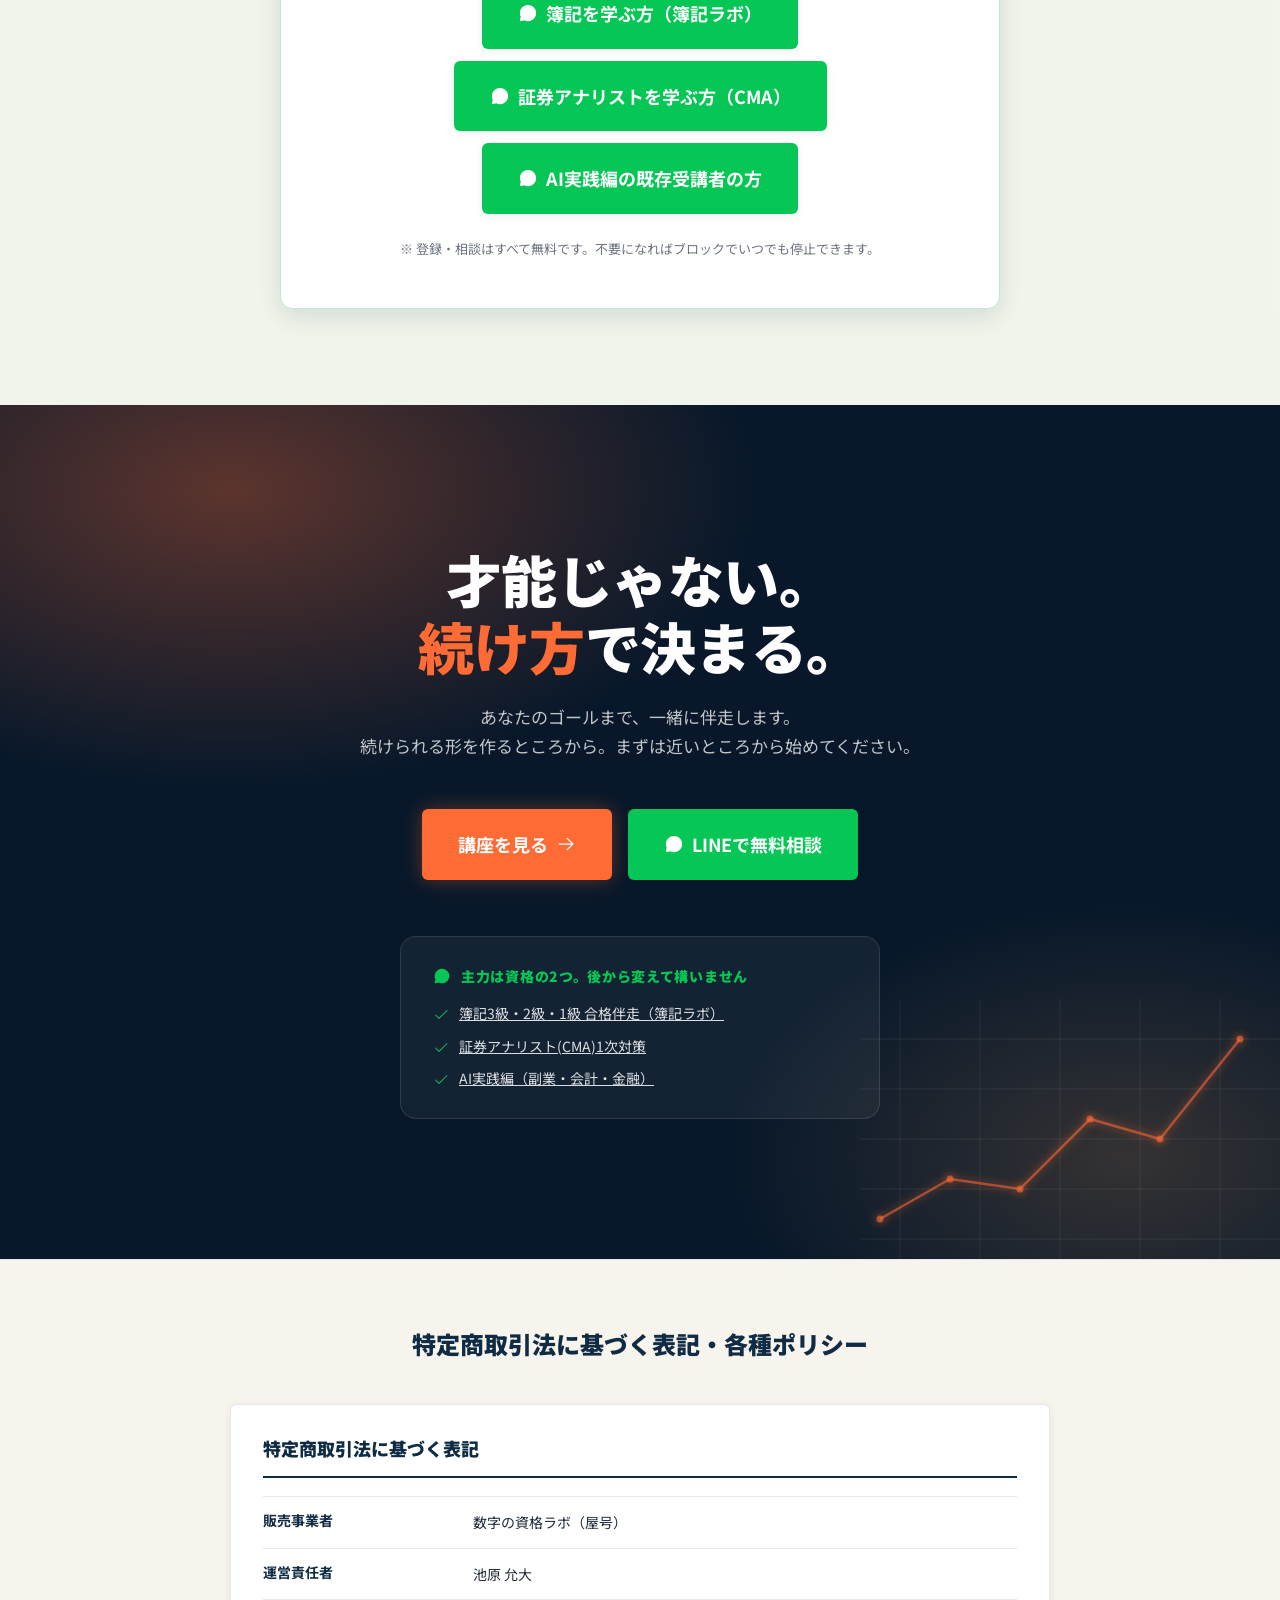
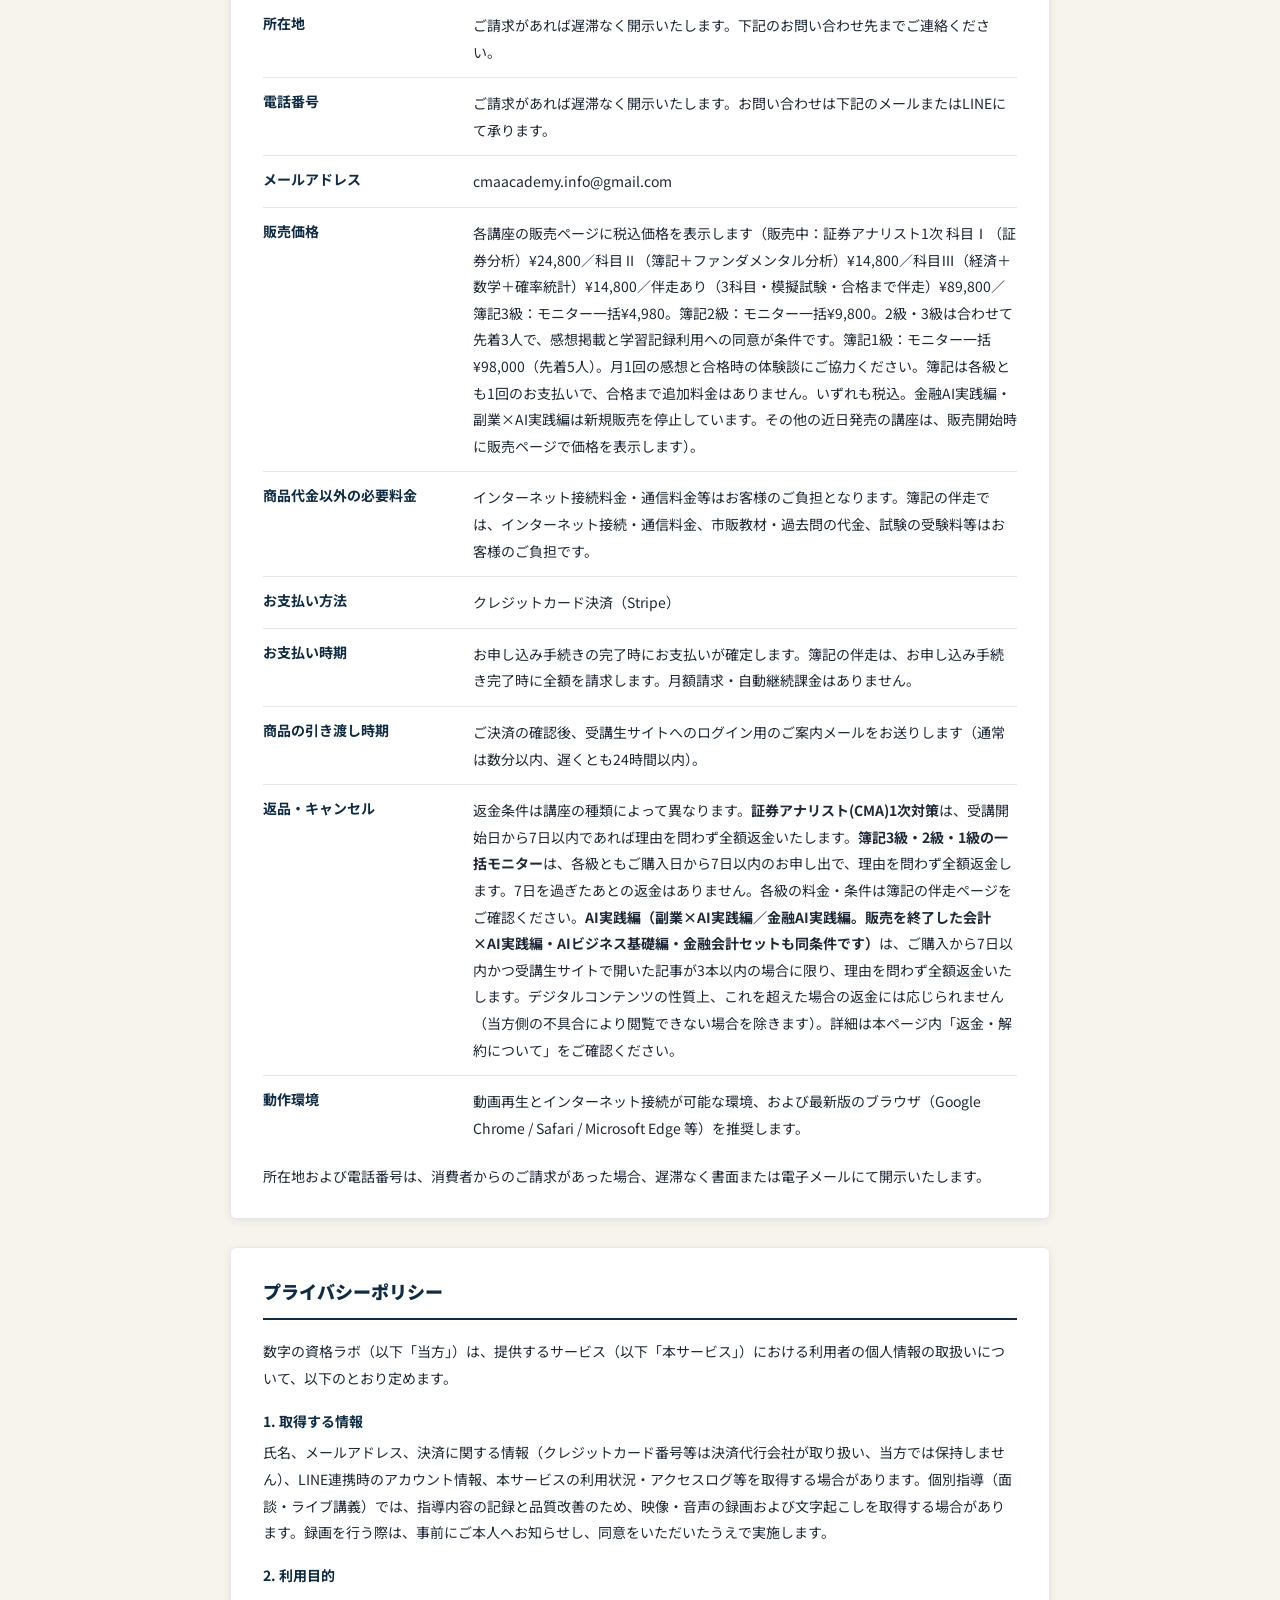
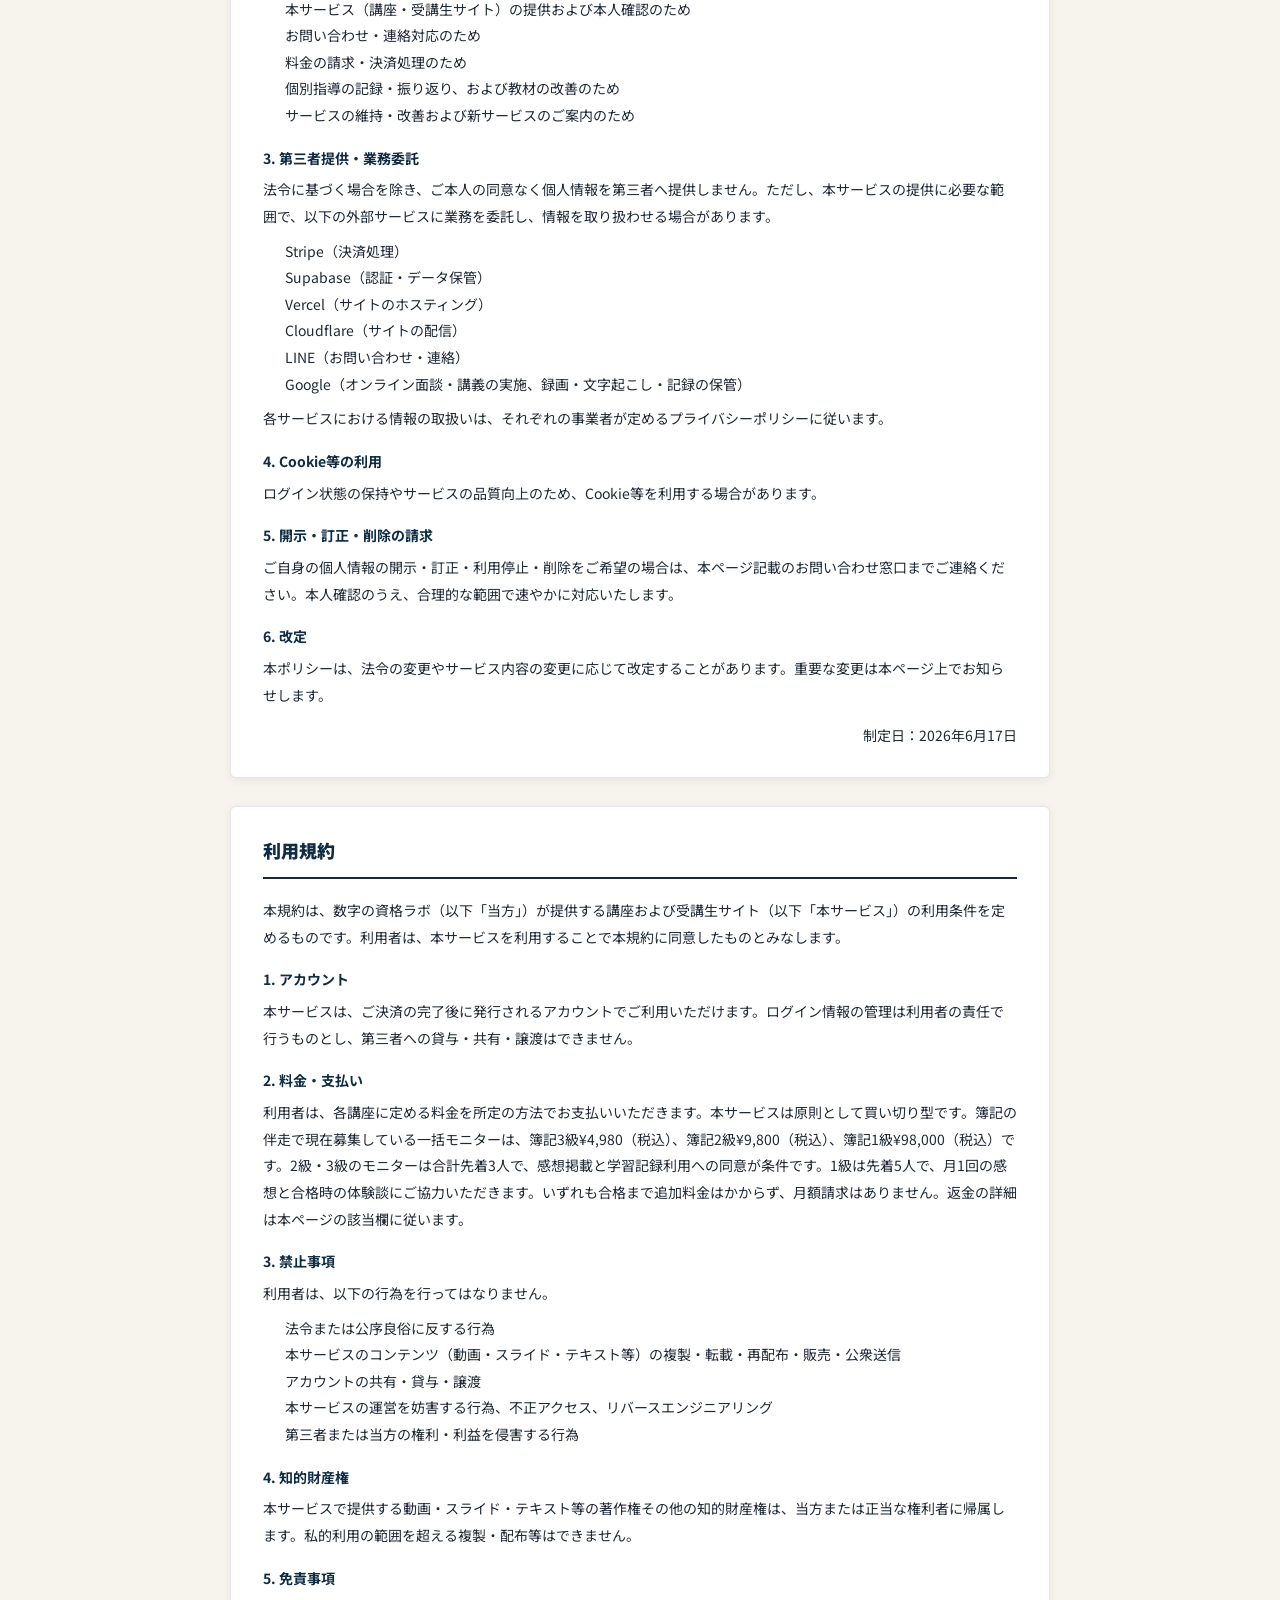
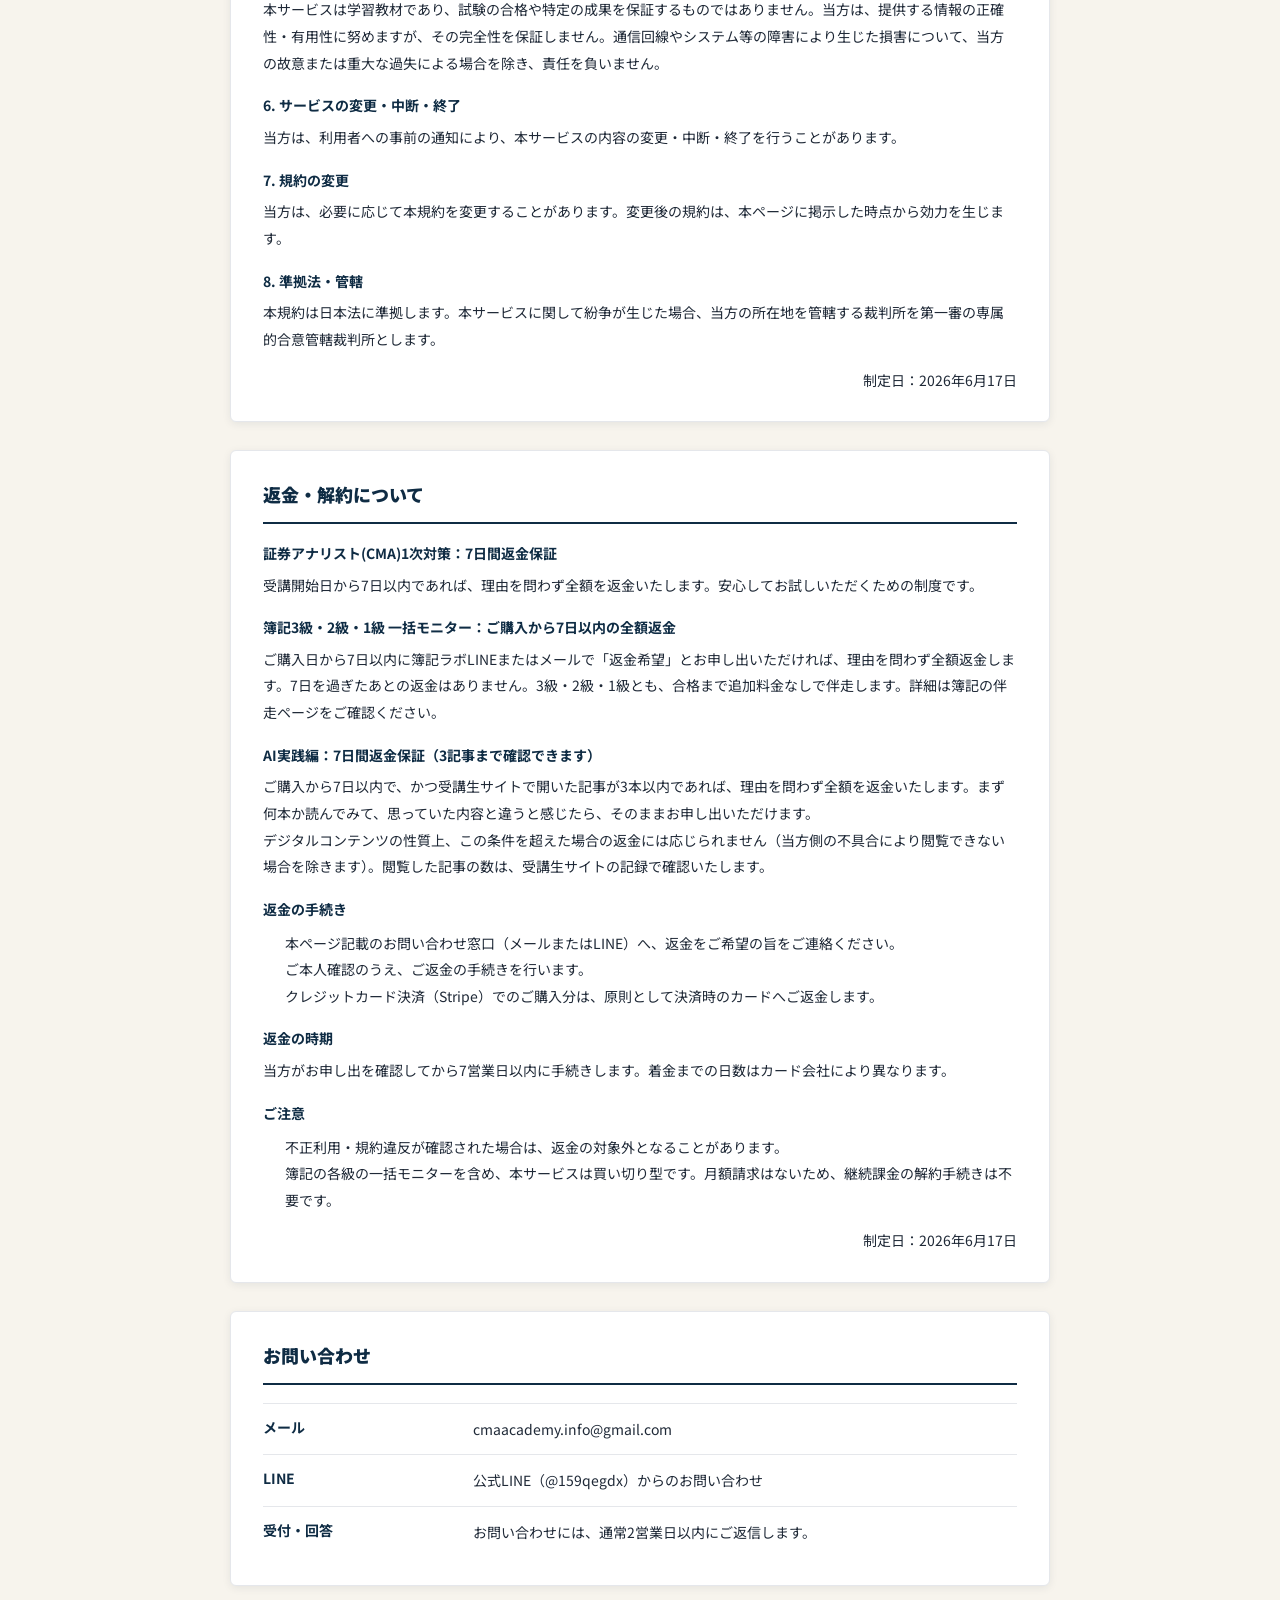
==== commit c93d9b14: "LP：講師の学習記録確認を「平日」→「毎日」に（本人指示） Addness 3b2c5a8a-06bc-46d8-a7ec-3c198269cb04  Co-Authored-By: Claude O" ====
--- a/index.html
+++ b/index.html
@@ -3336,7 +3336,7 @@
           <h3 class="tr-name">簿記3級・2級・1級 合格伴走</h3>
           <p class="tr-shift">処理する人 → 理解する人</p>
           <p class="tr-catch">学ぶ順番と、<span class="tr-hl">続けられる環境</span>。</p>
-          <p class="tr-text">3級から、2級、1級へ。<strong>あなた専用の計画と、続けられる学習環境を。</strong>平日の記録確認、月1回の面談とLINE質問で、いま目指している級の合格へ伴走します。各級の料金とお申し込みを、1枚のページでご案内しています。</p>
+          <p class="tr-text">3級から、2級、1級へ。<strong>あなた専用の計画と、続けられる学習環境を。</strong>毎日の記録確認、月1回の面談とLINE質問で、いま目指している級の合格へ伴走します。各級の料金とお申し込みを、1枚のページでご案内しています。</p>
           <div class="tr-for">
             <span class="tr-for-label">こんな方に</span>
             <ul>
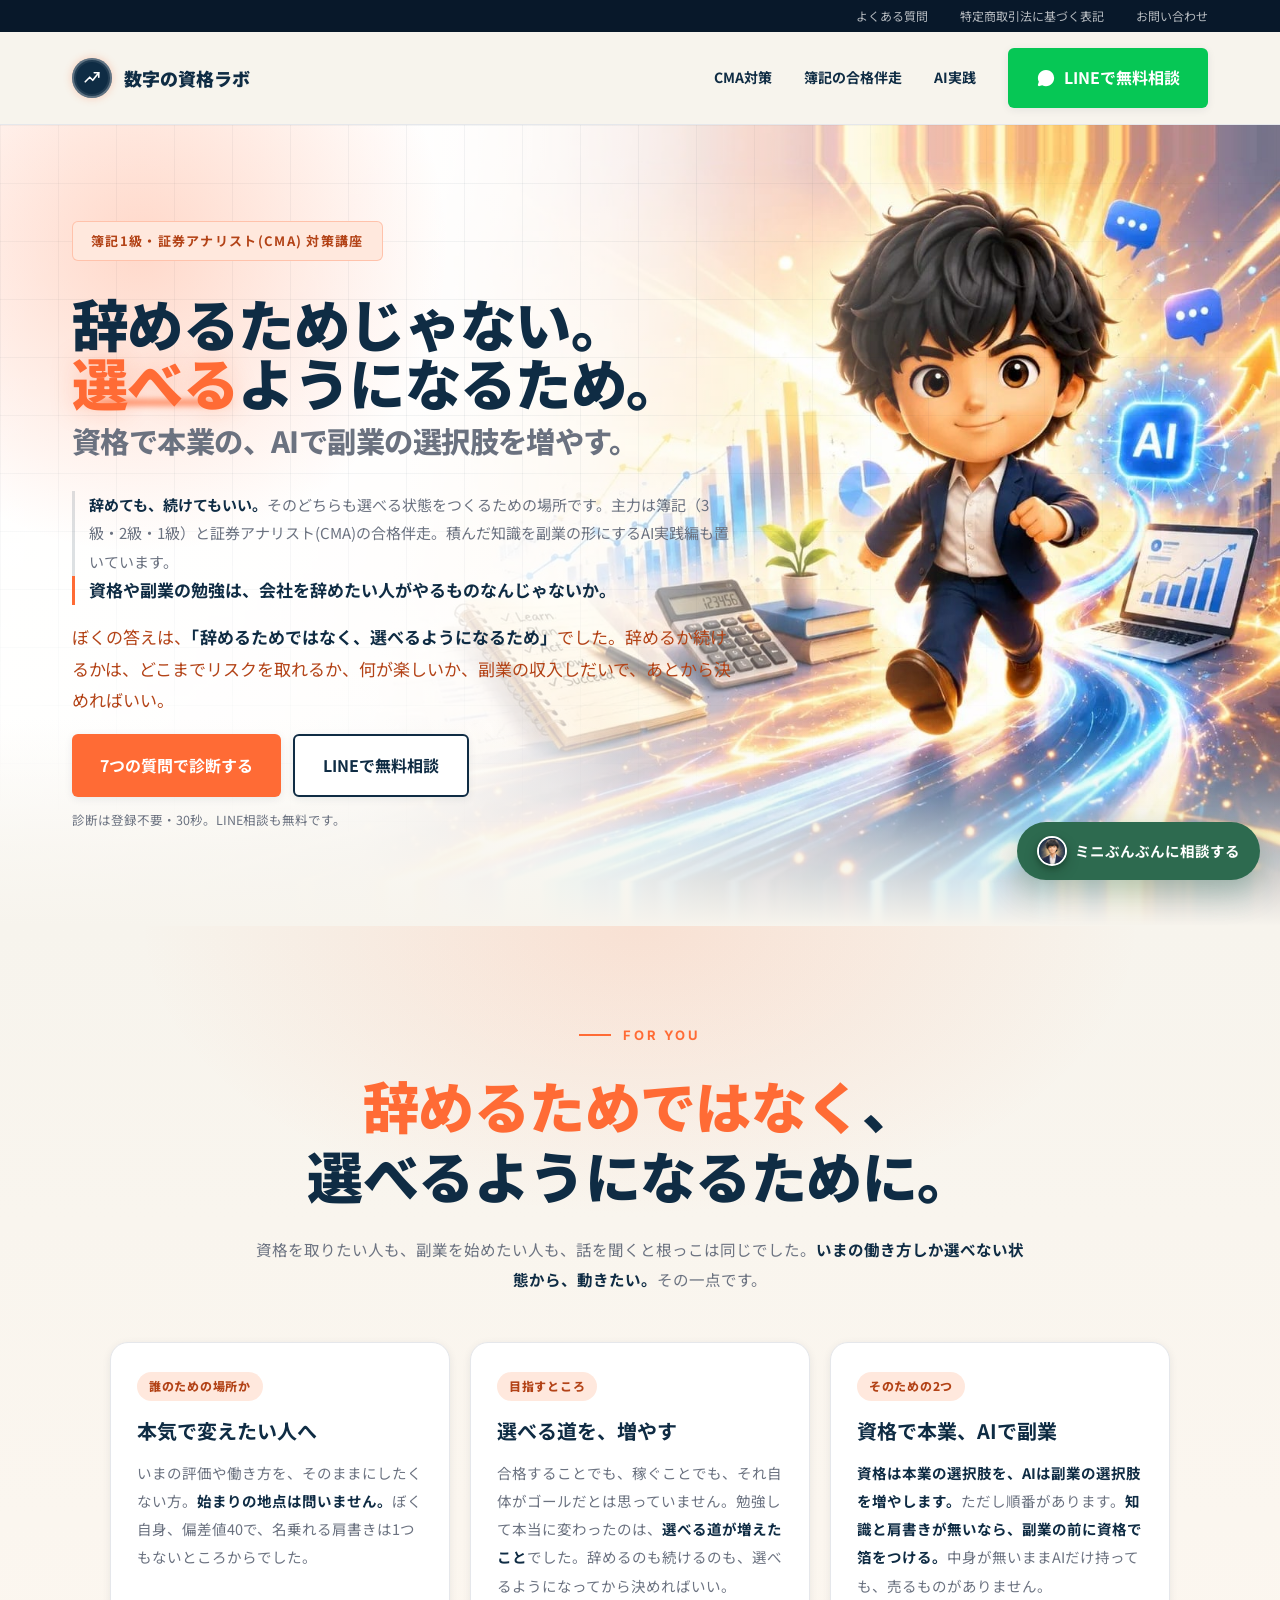
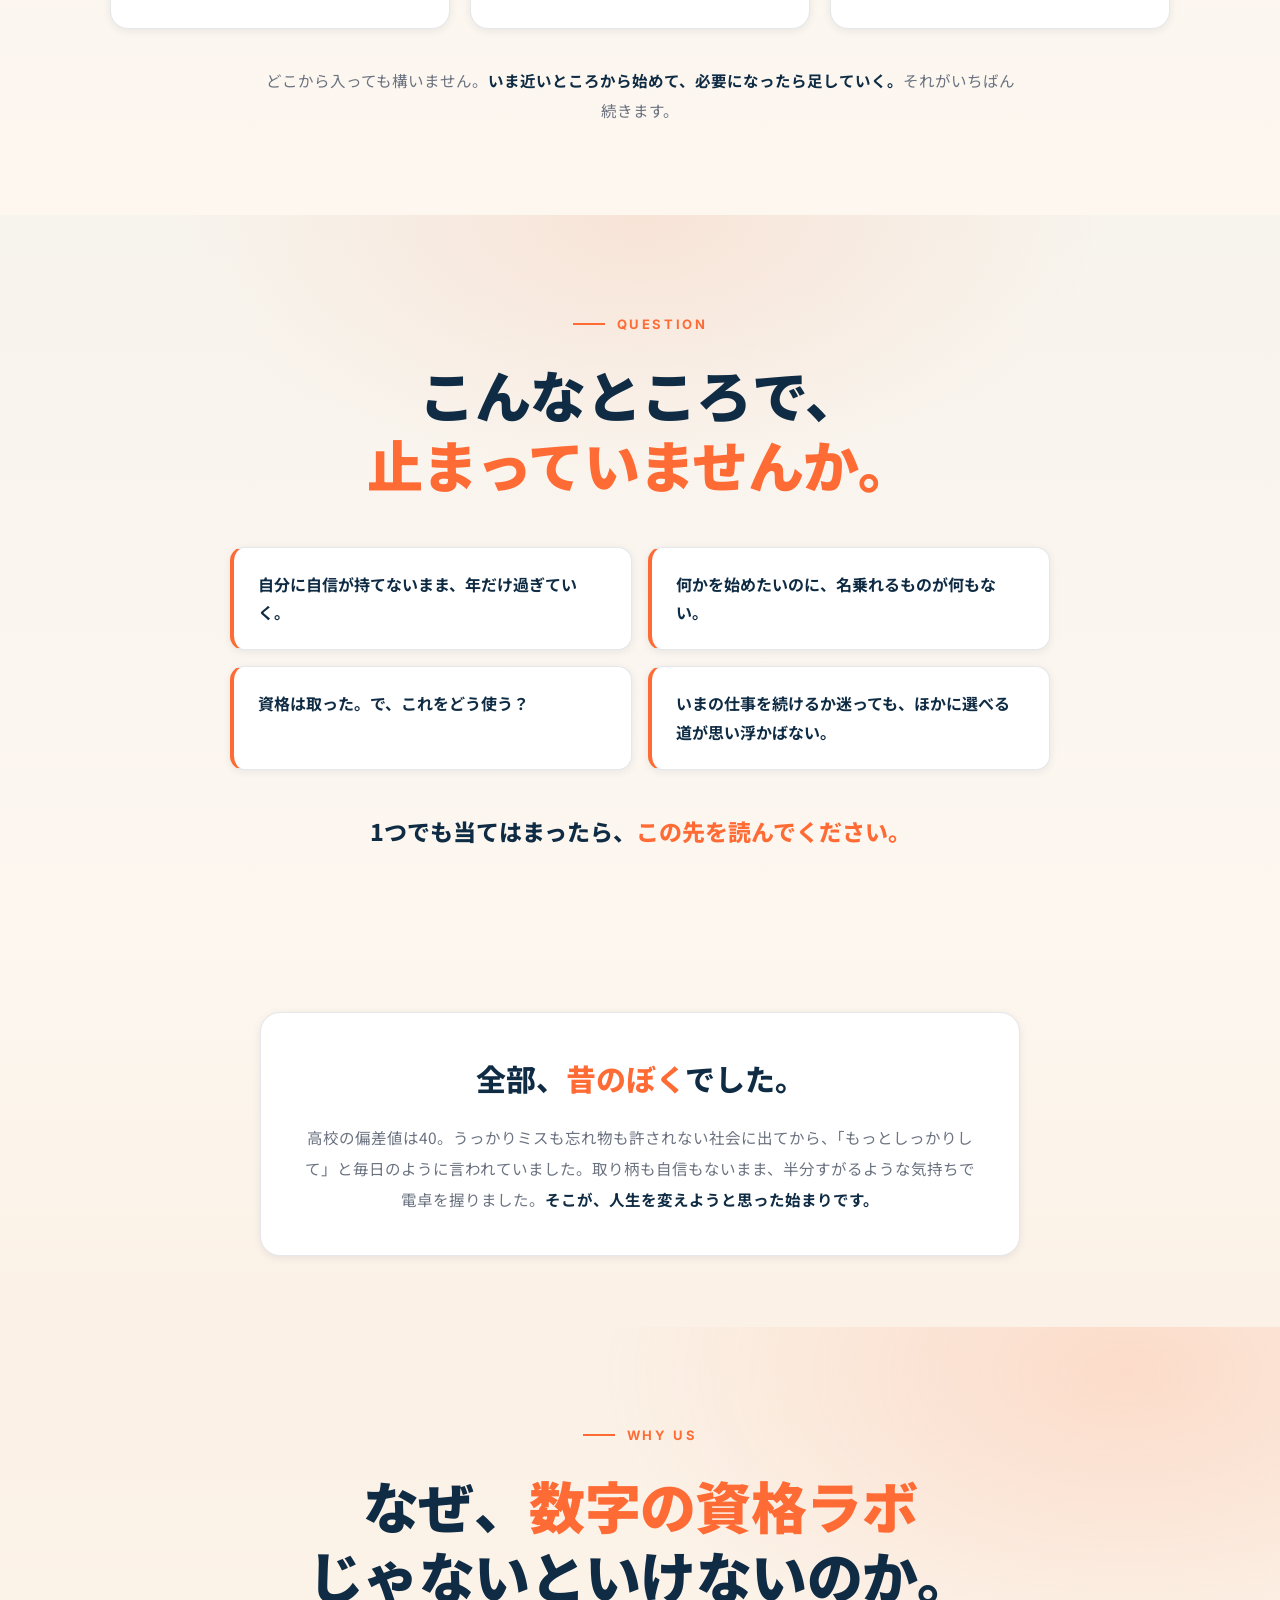
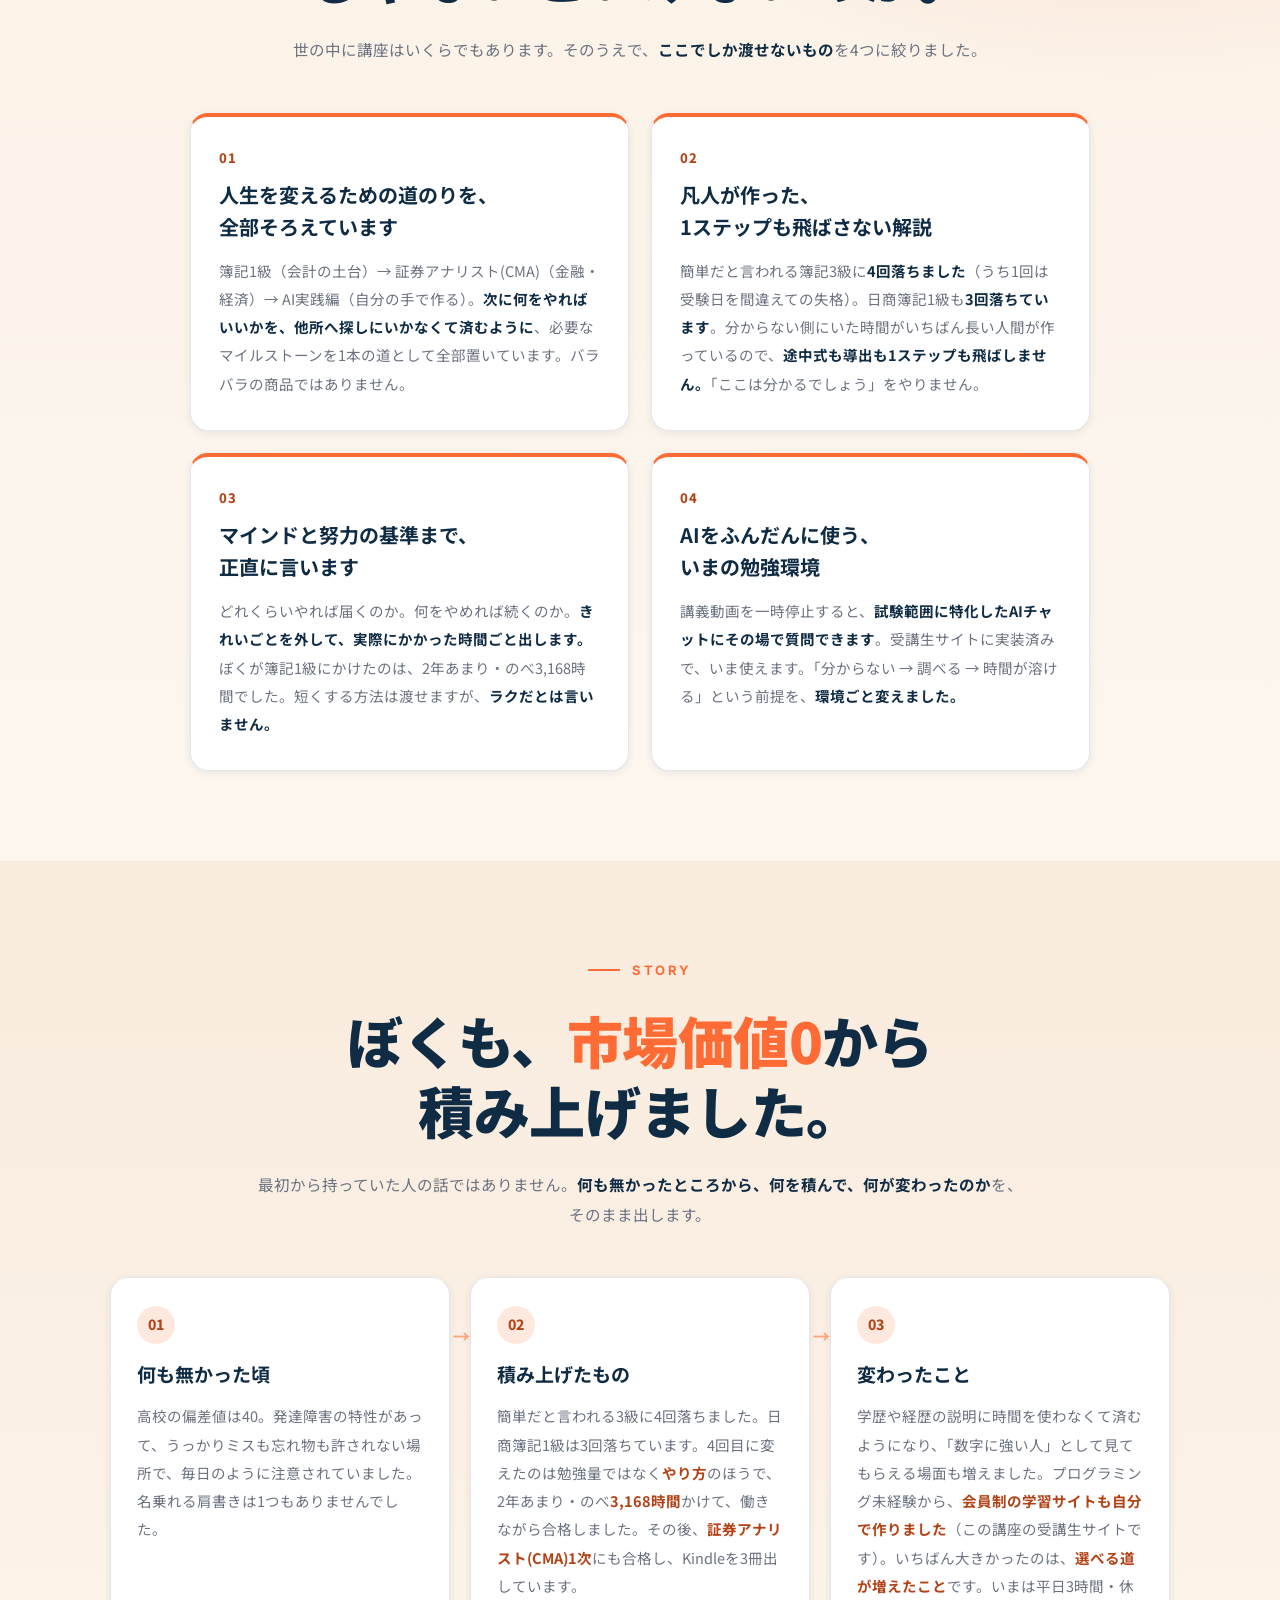
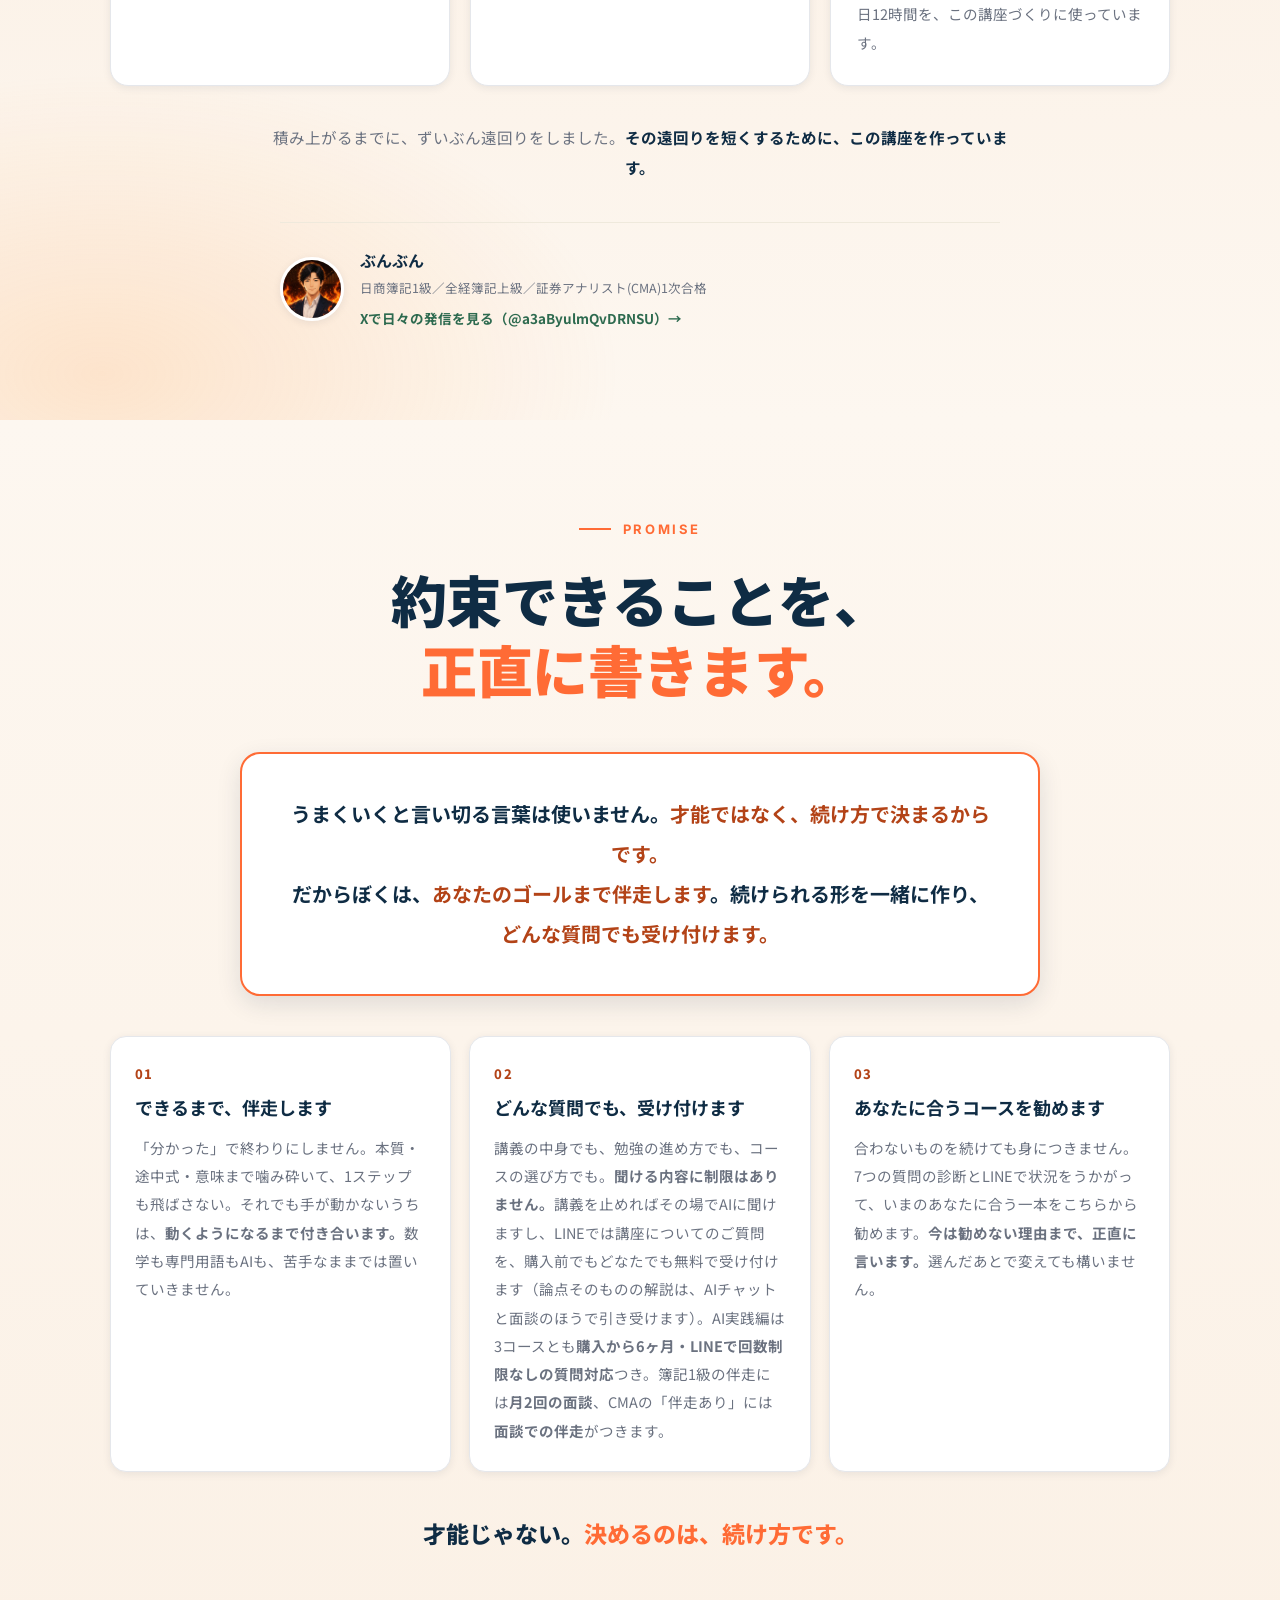
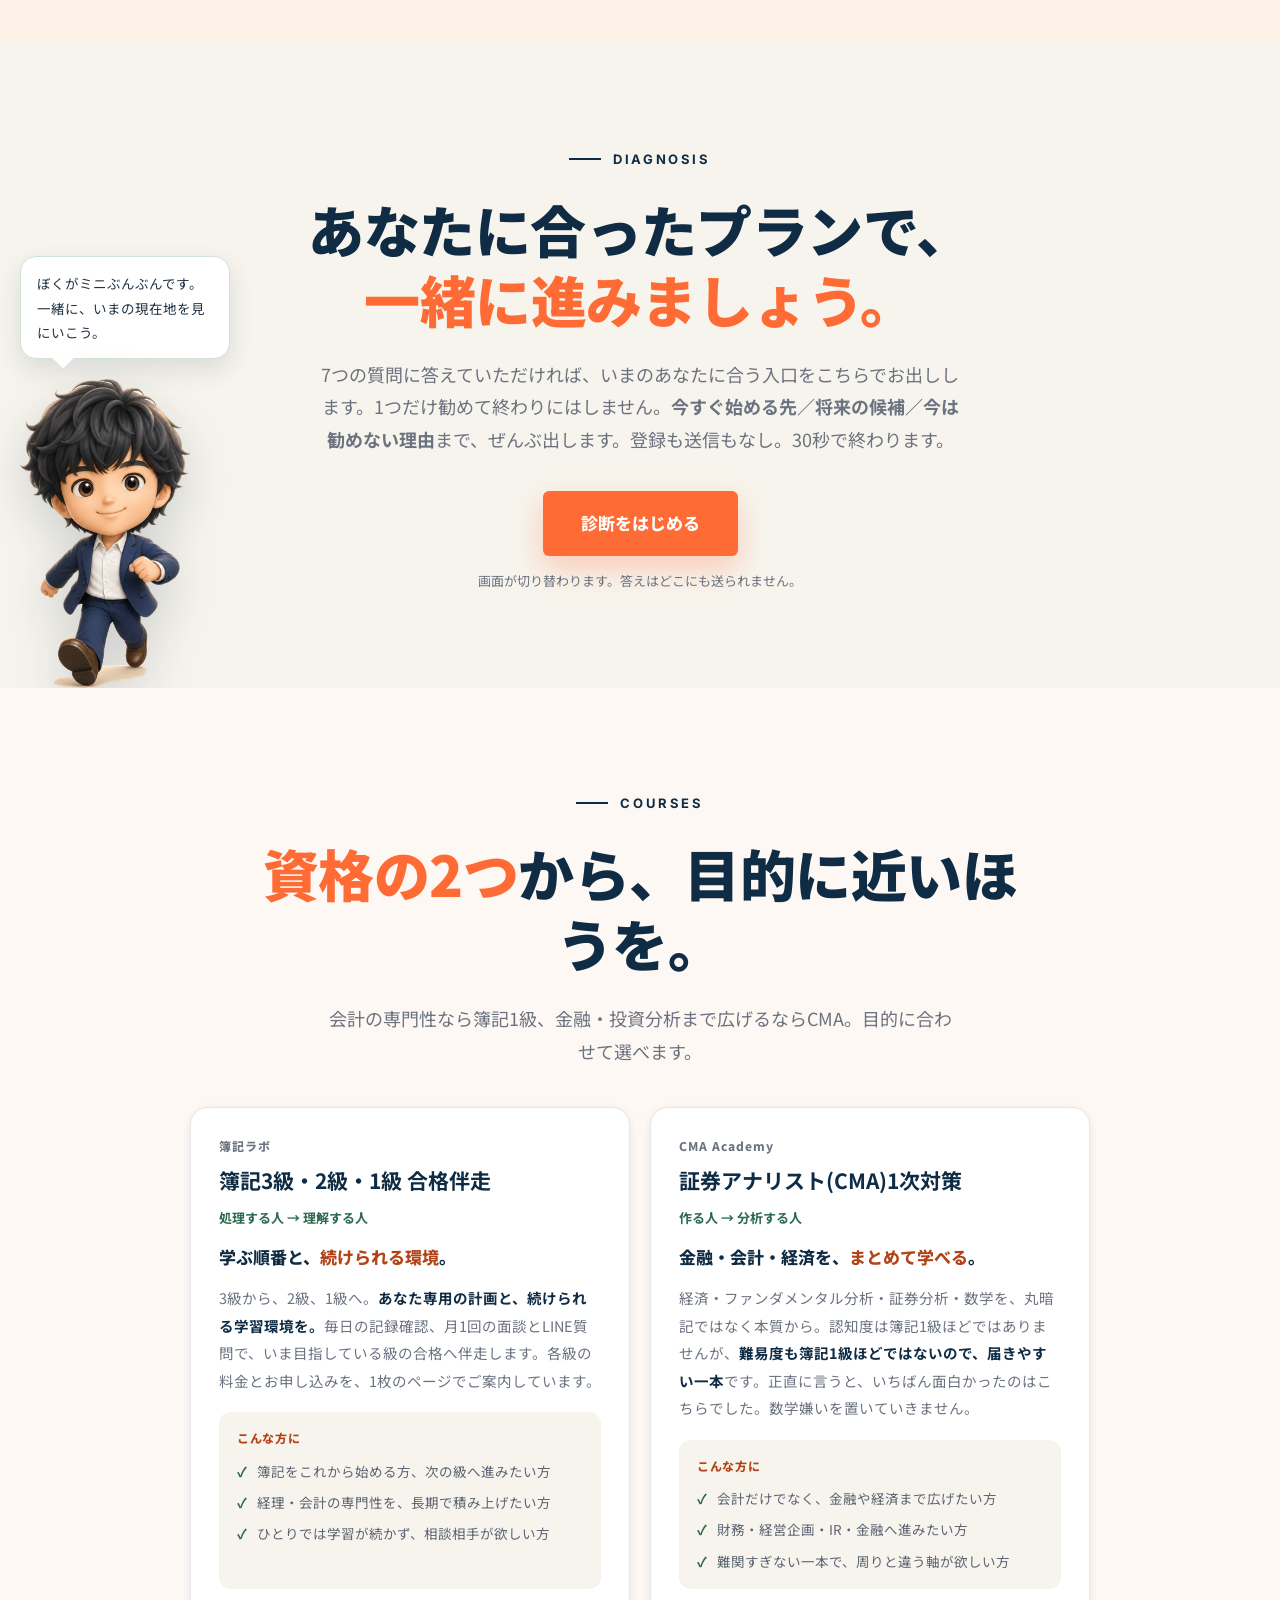
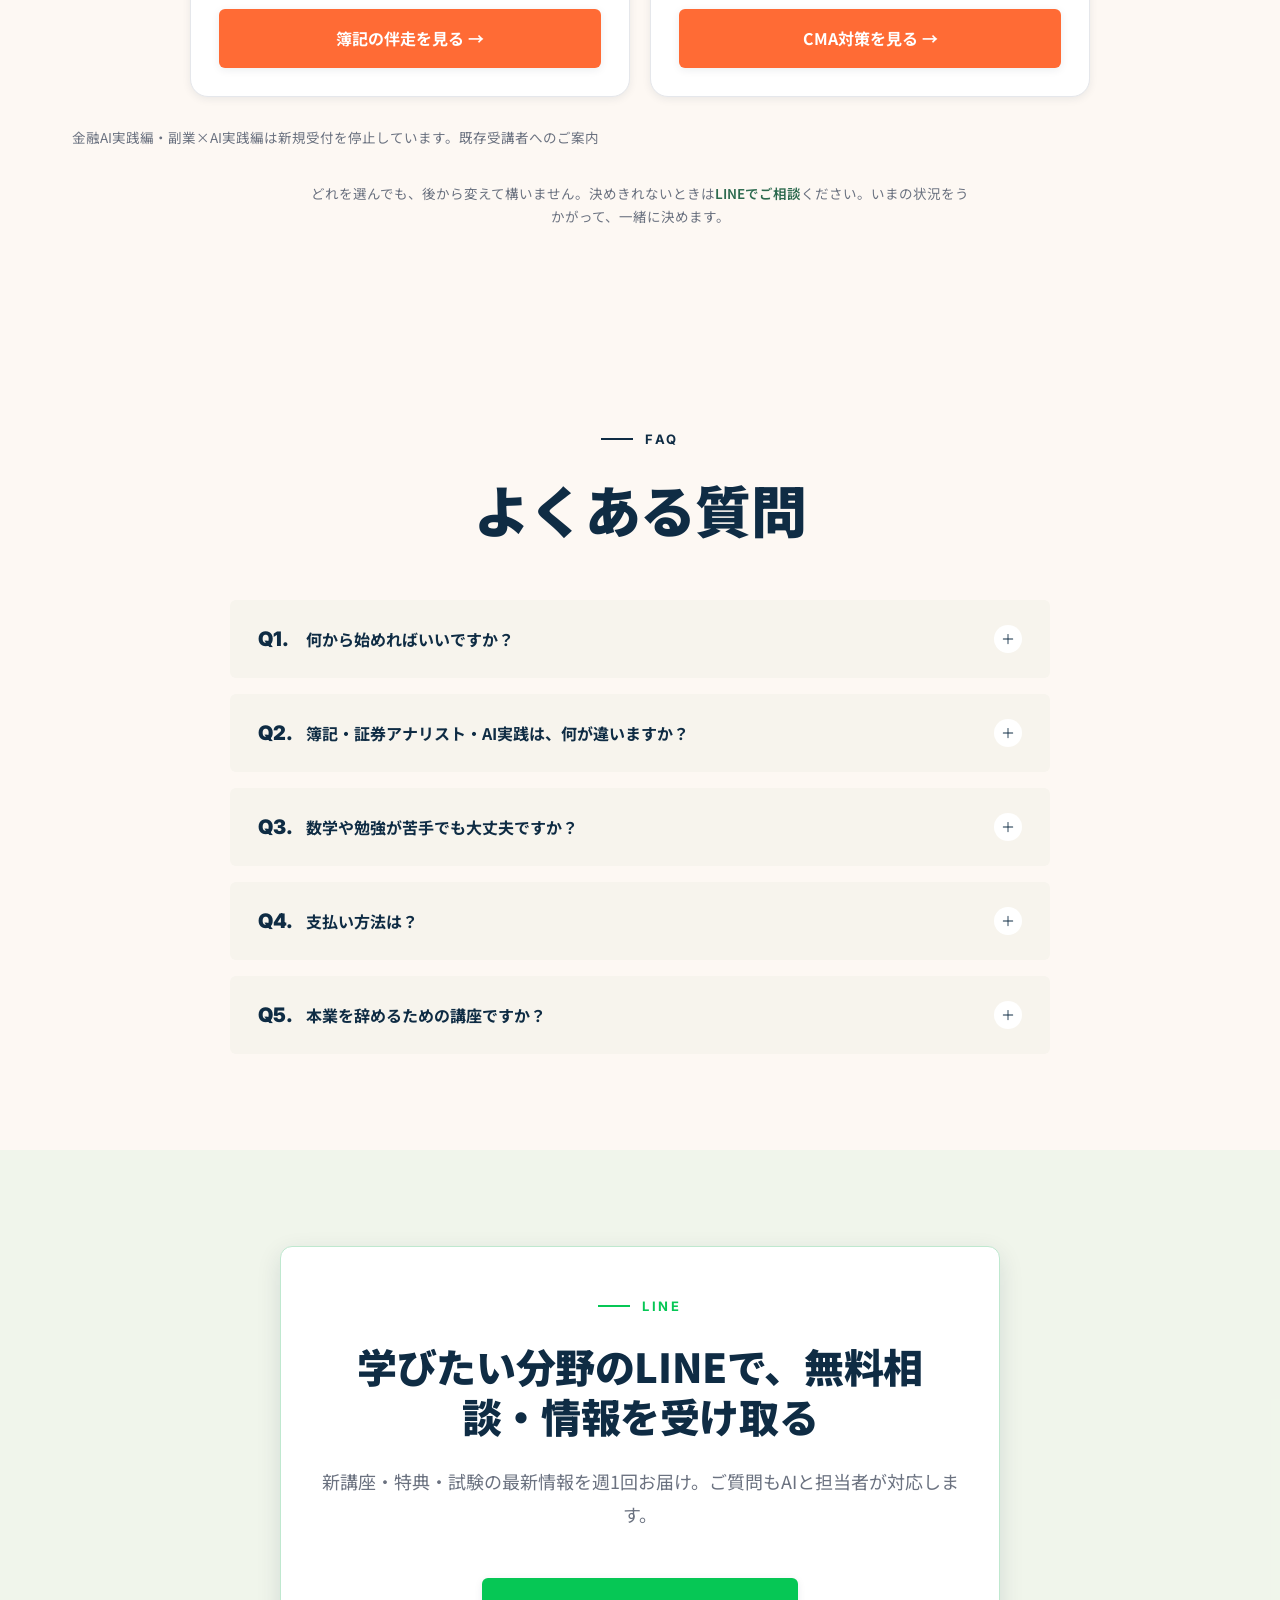
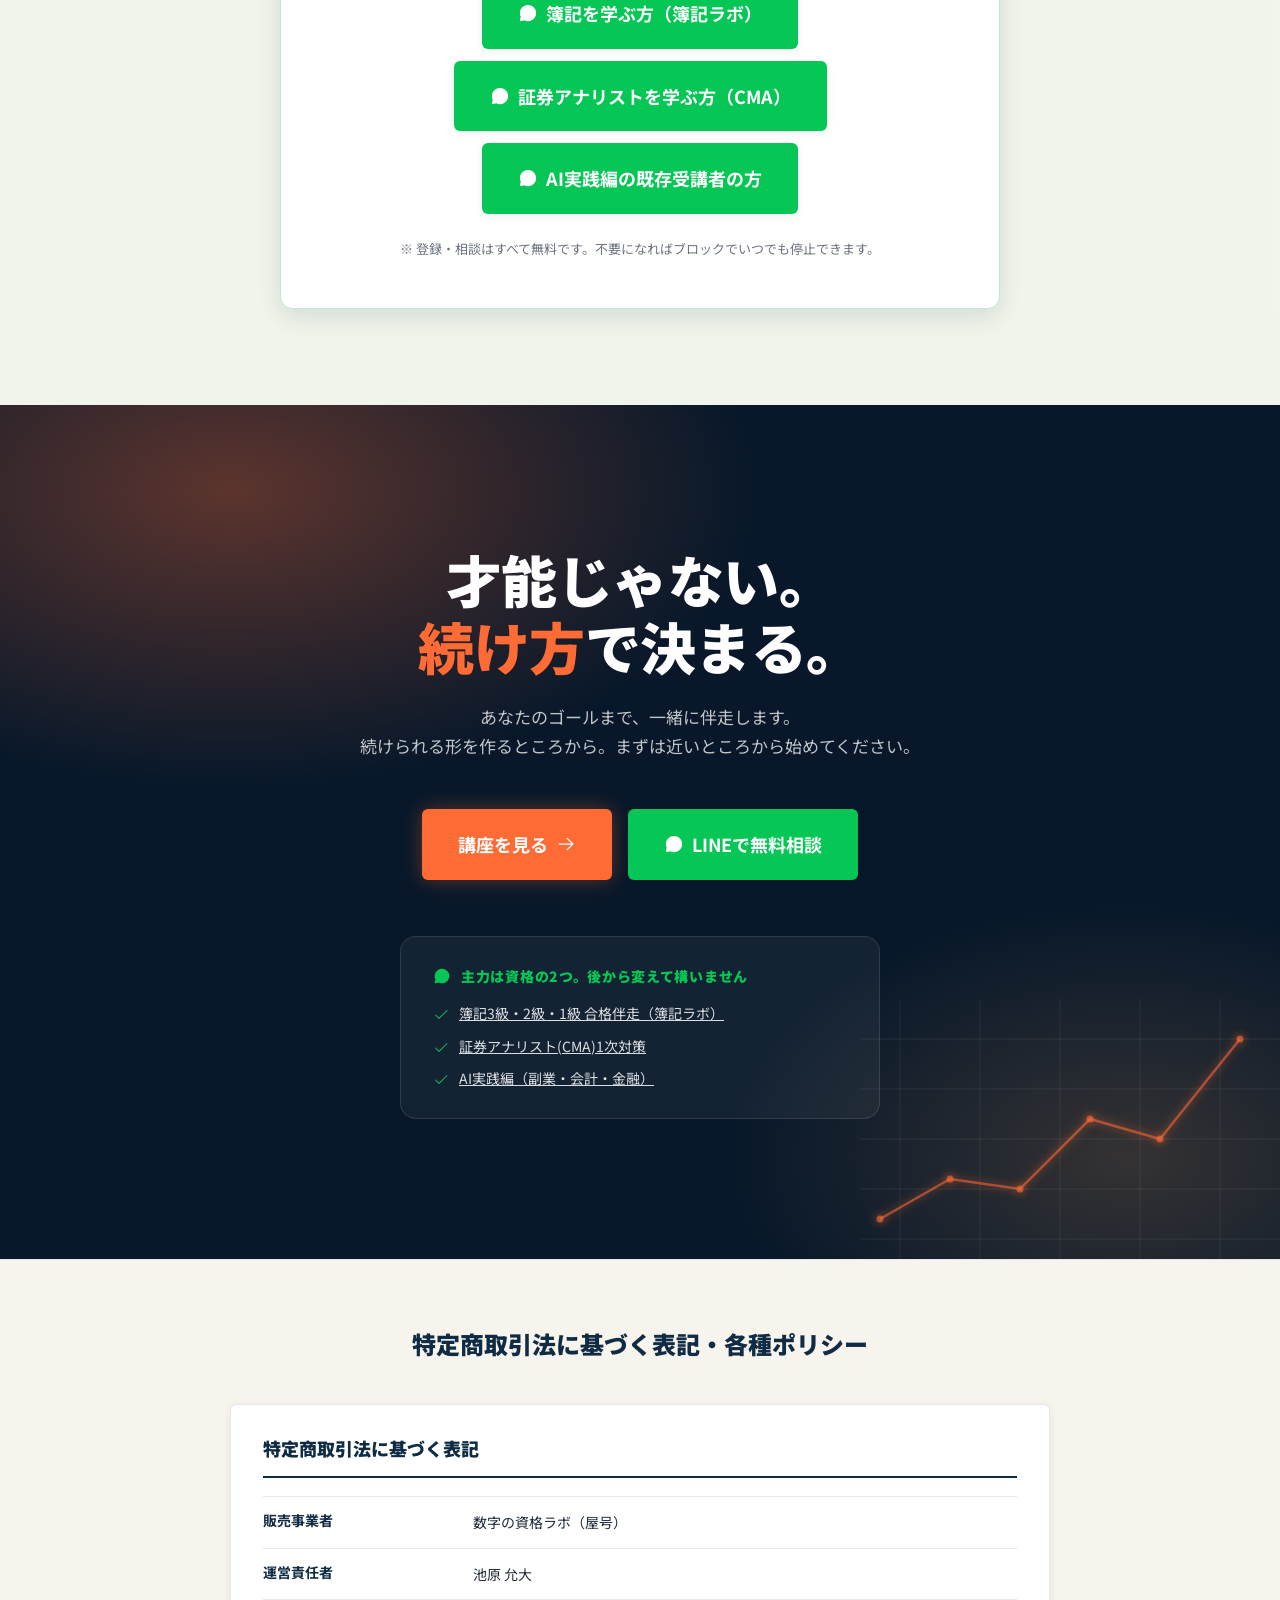
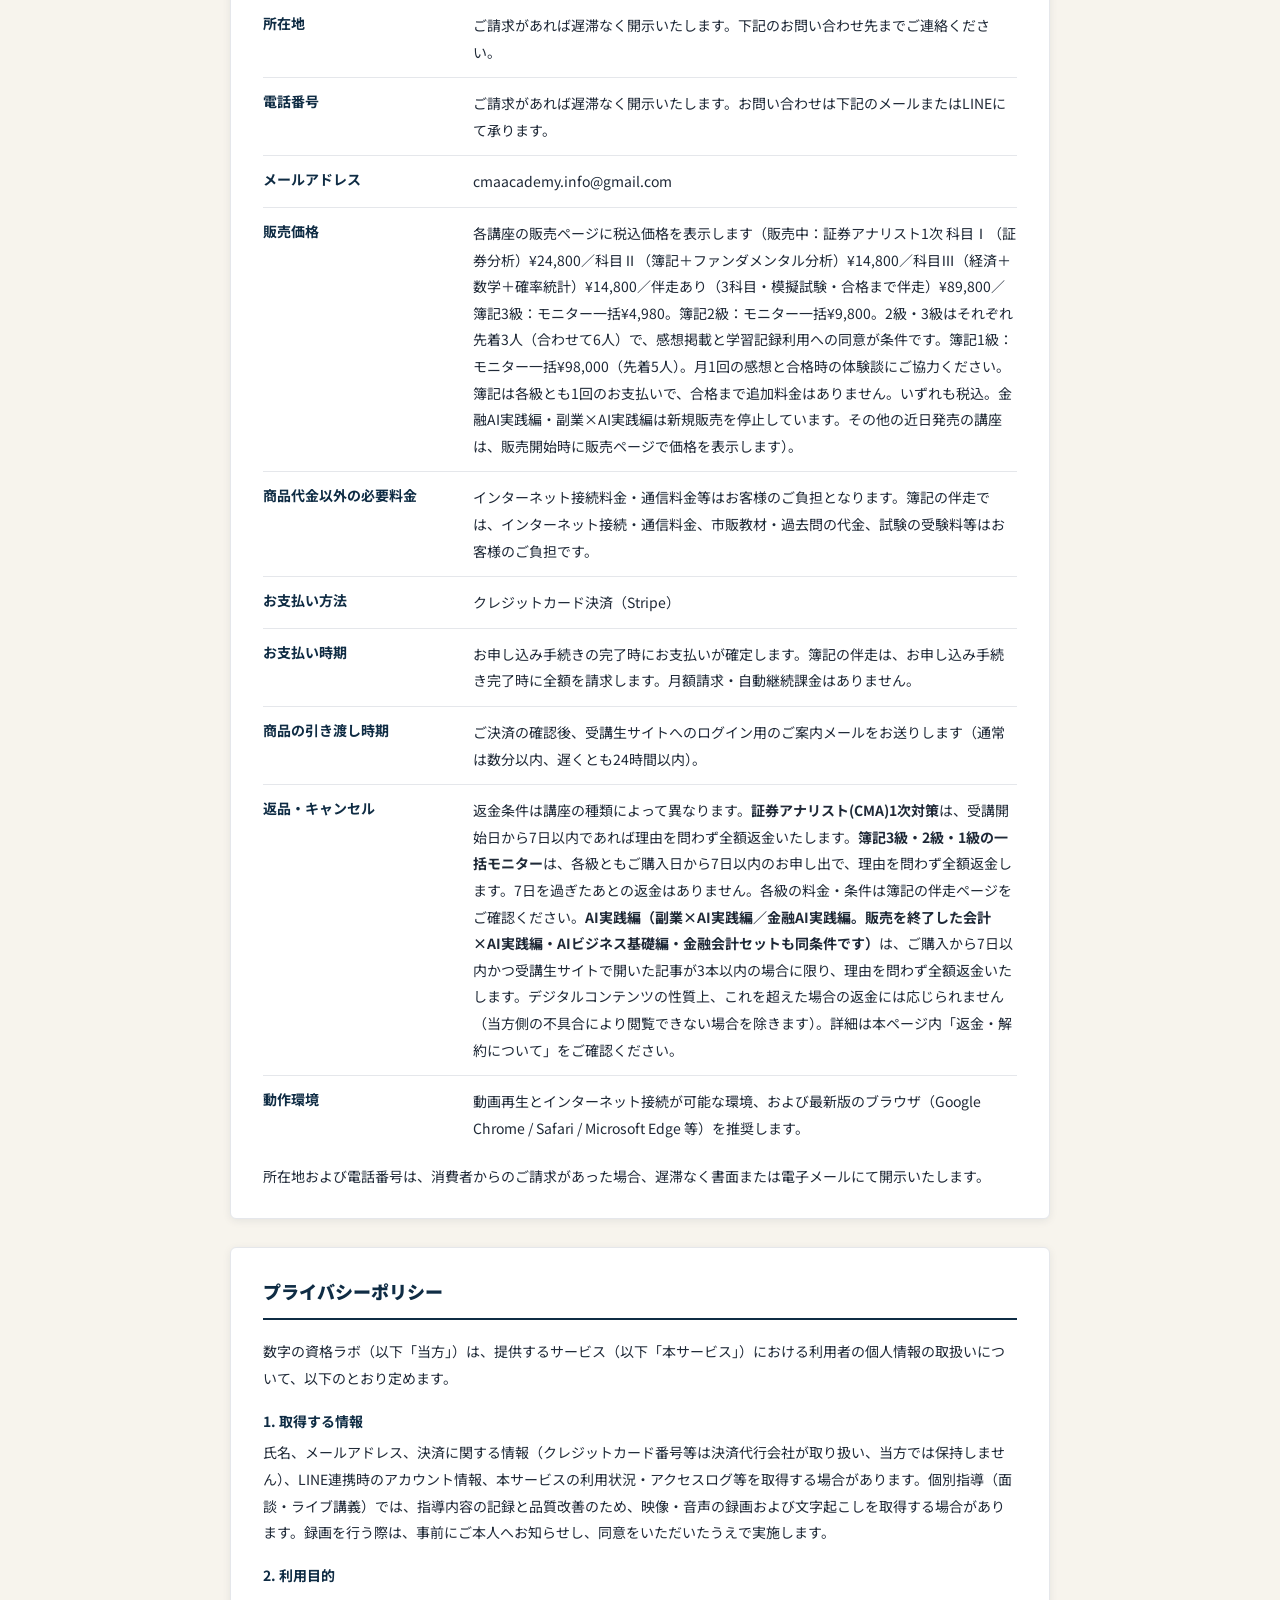
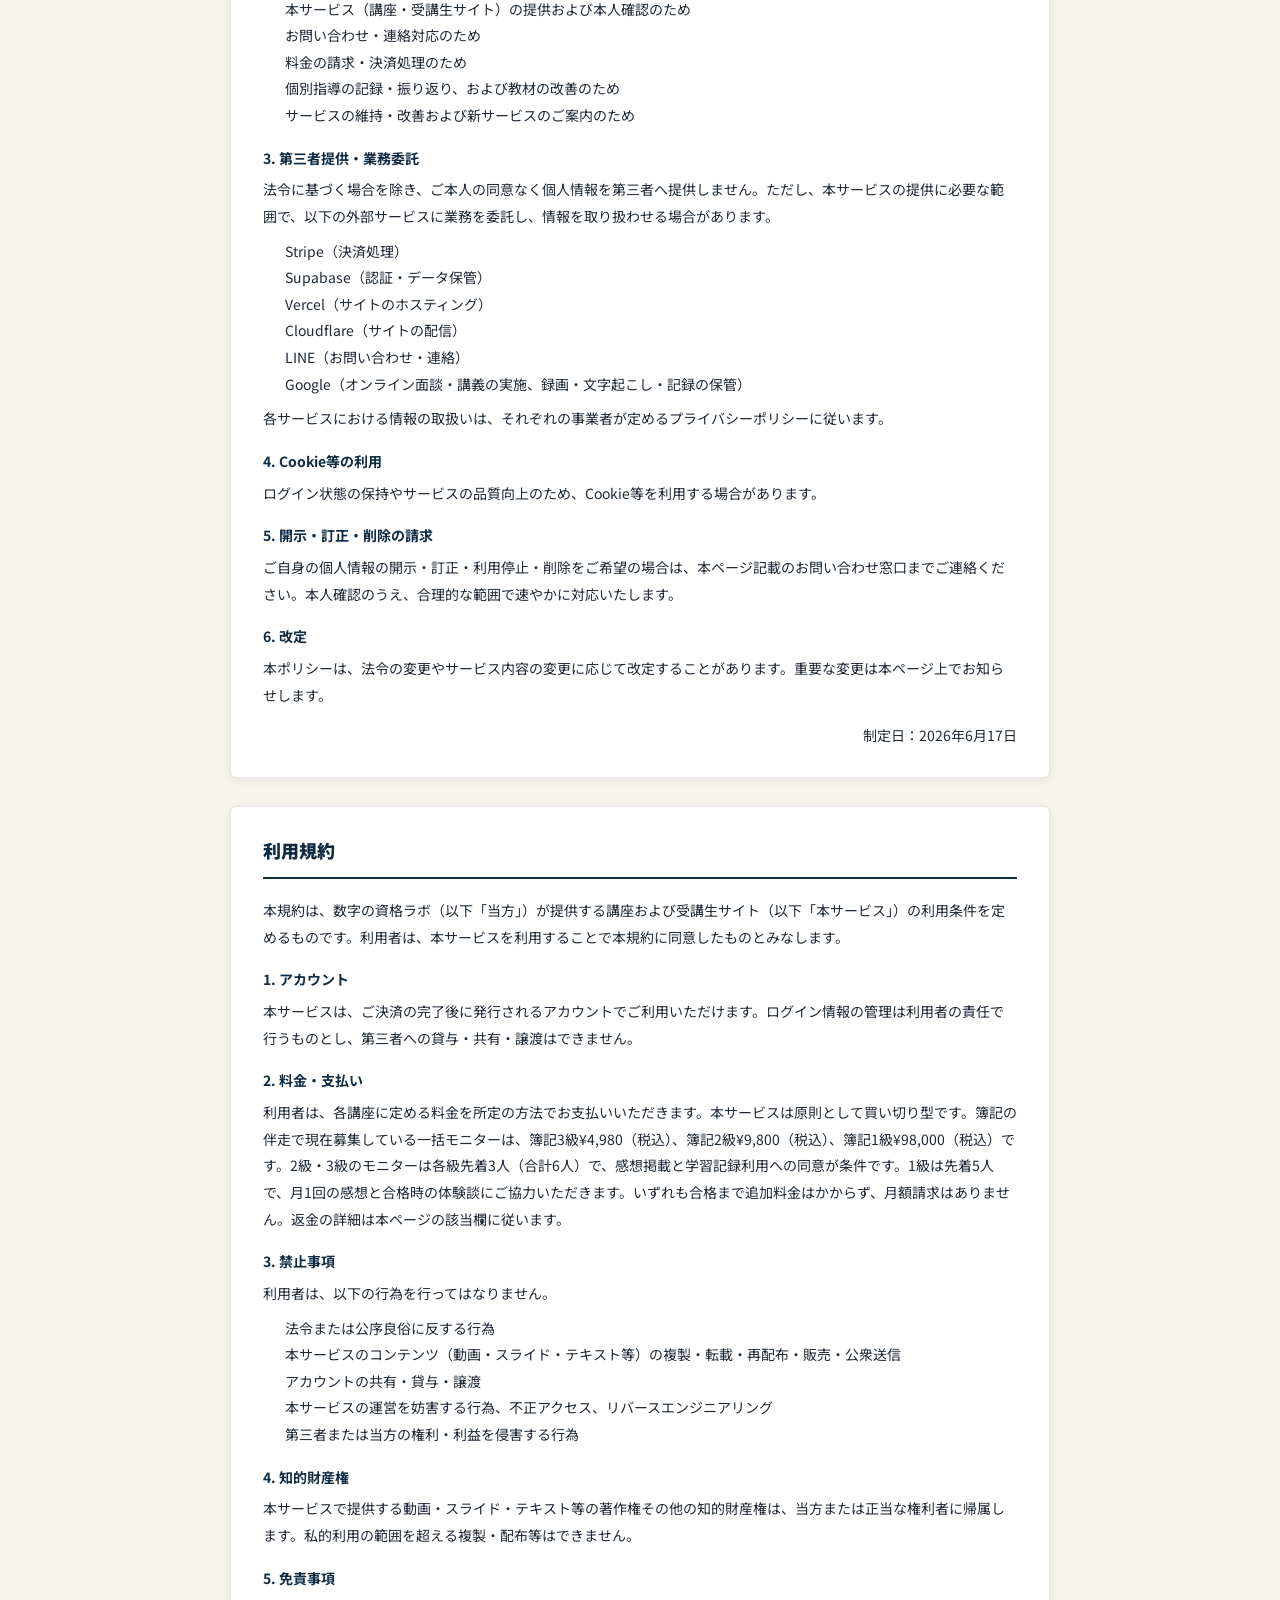
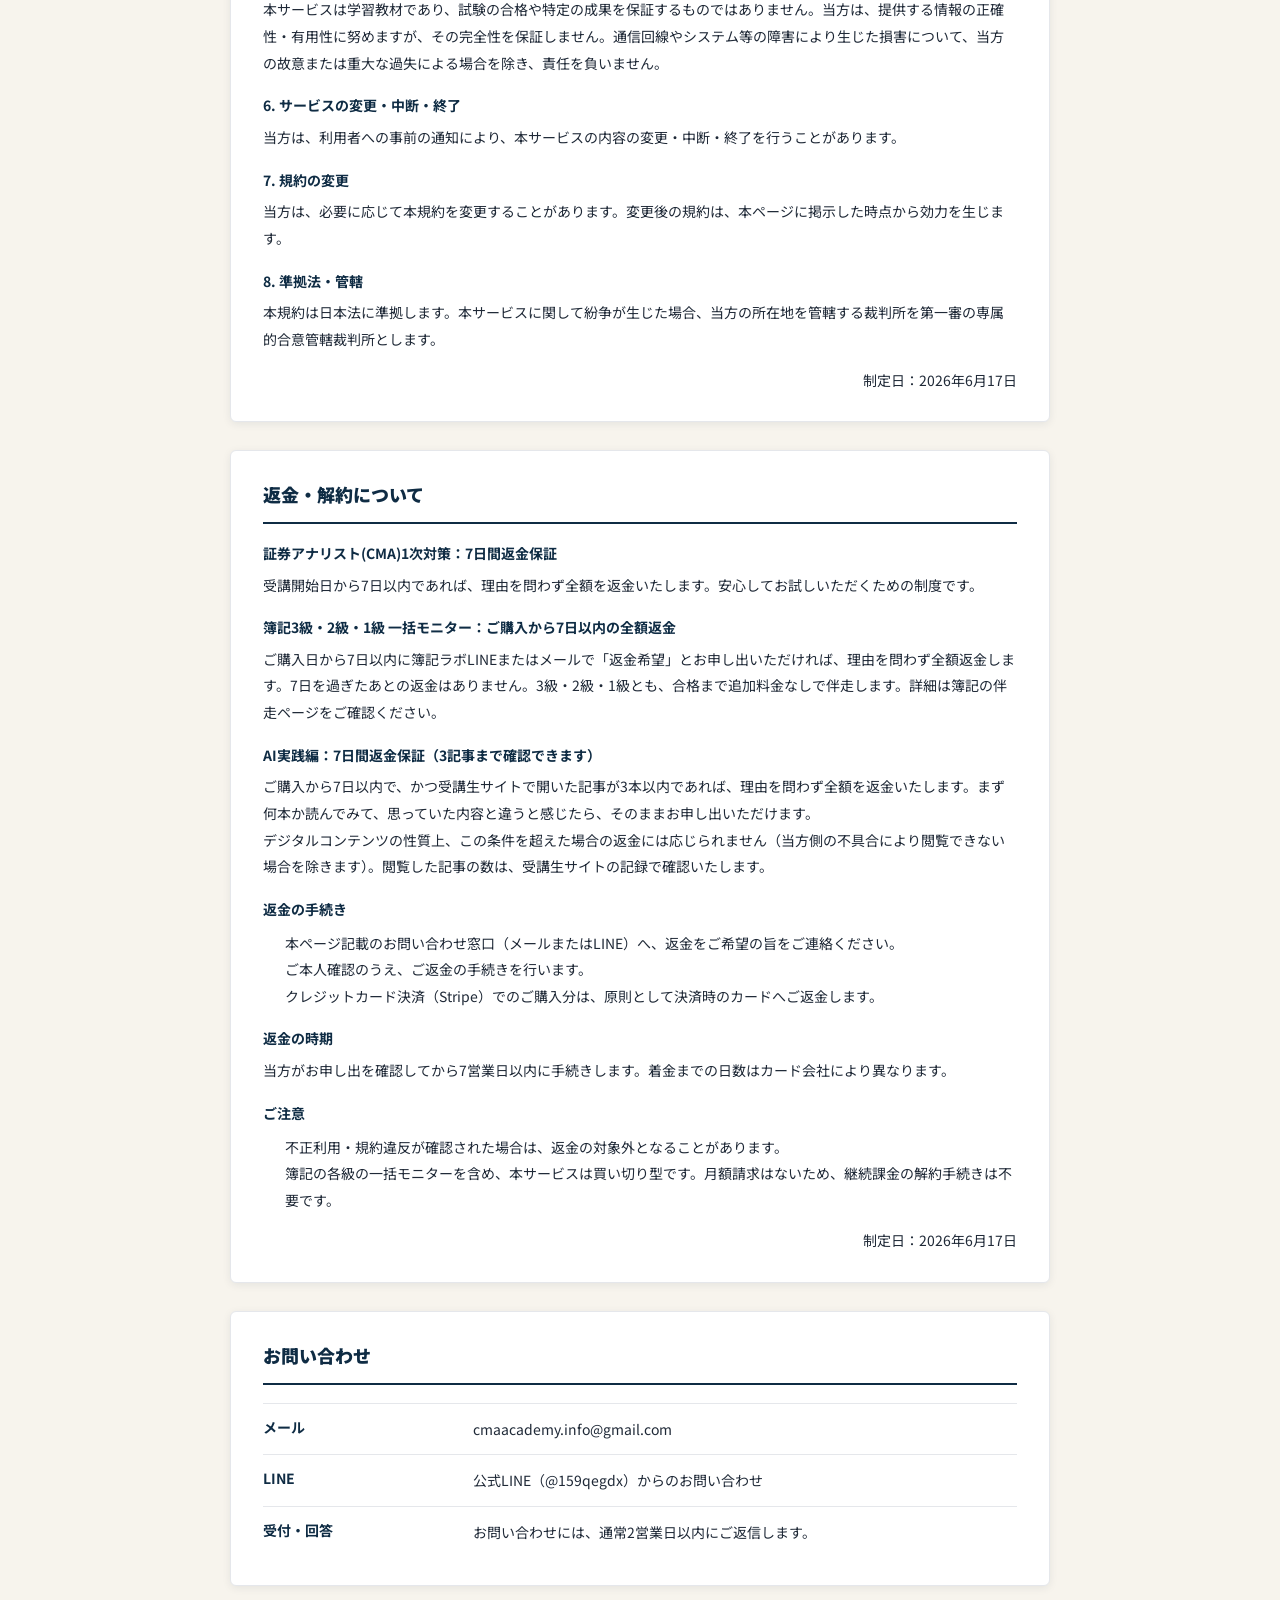
==== commit 6e71b5f3: "簿記2級・3級モニター枠を「それぞれ先着3人（合わせて6人）」に（boki・boki2・boki3・index）（本人「やっぱ３人にして。合わせて６人」2026-11-25） Co-Authored-" ====
--- a/index.html
+++ b/index.html
@@ -3539,7 +3539,7 @@
           <dt>メールアドレス</dt>
           <dd><a href="mailto:cmaacademy.info@gmail.com">cmaacademy.info@gmail.com</a></dd>
           <dt>販売価格</dt>
-          <dd>各講座の販売ページに税込価格を表示します（販売中：証券アナリスト1次 科目Ⅰ（証券分析）¥24,800／科目Ⅱ（簿記＋ファンダメンタル分析）¥14,800／科目Ⅲ（経済＋数学＋確率統計）¥14,800／伴走あり（3科目・模擬試験・合格まで伴走）¥89,800／簿記3級：モニター一括¥4,980。簿記2級：モニター一括¥9,800。2級・3級は合わせて先着3人で、感想掲載と学習記録利用への同意が条件です。簿記1級：モニター一括¥98,000（先着5人）。月1回の感想と合格時の体験談にご協力ください。簿記は各級とも1回のお支払いで、合格まで追加料金はありません。いずれも税込。金融AI実践編・副業×AI実践編は新規販売を停止しています。その他の近日発売の講座は、販売開始時に販売ページで価格を表示します）。</dd>
+          <dd>各講座の販売ページに税込価格を表示します（販売中：証券アナリスト1次 科目Ⅰ（証券分析）¥24,800／科目Ⅱ（簿記＋ファンダメンタル分析）¥14,800／科目Ⅲ（経済＋数学＋確率統計）¥14,800／伴走あり（3科目・模擬試験・合格まで伴走）¥89,800／簿記3級：モニター一括¥4,980。簿記2級：モニター一括¥9,800。2級・3級はそれぞれ先着3人（合わせて6人）で、感想掲載と学習記録利用への同意が条件です。簿記1級：モニター一括¥98,000（先着5人）。月1回の感想と合格時の体験談にご協力ください。簿記は各級とも1回のお支払いで、合格まで追加料金はありません。いずれも税込。金融AI実践編・副業×AI実践編は新規販売を停止しています。その他の近日発売の講座は、販売開始時に販売ページで価格を表示します）。</dd>
           <dt>商品代金以外の必要料金</dt>
           <dd>インターネット接続料金・通信料金等はお客様のご負担となります。簿記の伴走では、インターネット接続・通信料金、市販教材・過去問の代金、試験の受験料等はお客様のご負担です。</dd>
           <dt>お支払い方法</dt>
@@ -3597,7 +3597,7 @@
         <h4>1. アカウント</h4>
         <p>本サービスは、ご決済の完了後に発行されるアカウントでご利用いただけます。ログイン情報の管理は利用者の責任で行うものとし、第三者への貸与・共有・譲渡はできません。</p>
         <h4>2. 料金・支払い</h4>
-        <p>利用者は、各講座に定める料金を所定の方法でお支払いいただきます。本サービスは原則として買い切り型です。簿記の伴走で現在募集している一括モニターは、簿記3級¥4,980（税込）、簿記2級¥9,800（税込）、簿記1級¥98,000（税込）です。2級・3級のモニターは合計先着3人で、感想掲載と学習記録利用への同意が条件です。1級は先着5人で、月1回の感想と合格時の体験談にご協力いただきます。いずれも合格まで追加料金はかからず、月額請求はありません。返金の詳細は本ページの該当欄に従います。</p>
+        <p>利用者は、各講座に定める料金を所定の方法でお支払いいただきます。本サービスは原則として買い切り型です。簿記の伴走で現在募集している一括モニターは、簿記3級¥4,980（税込）、簿記2級¥9,800（税込）、簿記1級¥98,000（税込）です。2級・3級のモニターは各級先着3人（合計6人）で、感想掲載と学習記録利用への同意が条件です。1級は先着5人で、月1回の感想と合格時の体験談にご協力いただきます。いずれも合格まで追加料金はかからず、月額請求はありません。返金の詳細は本ページの該当欄に従います。</p>
         <h4>3. 禁止事項</h4>
         <p>利用者は、以下の行為を行ってはなりません。</p>
         <ul>
